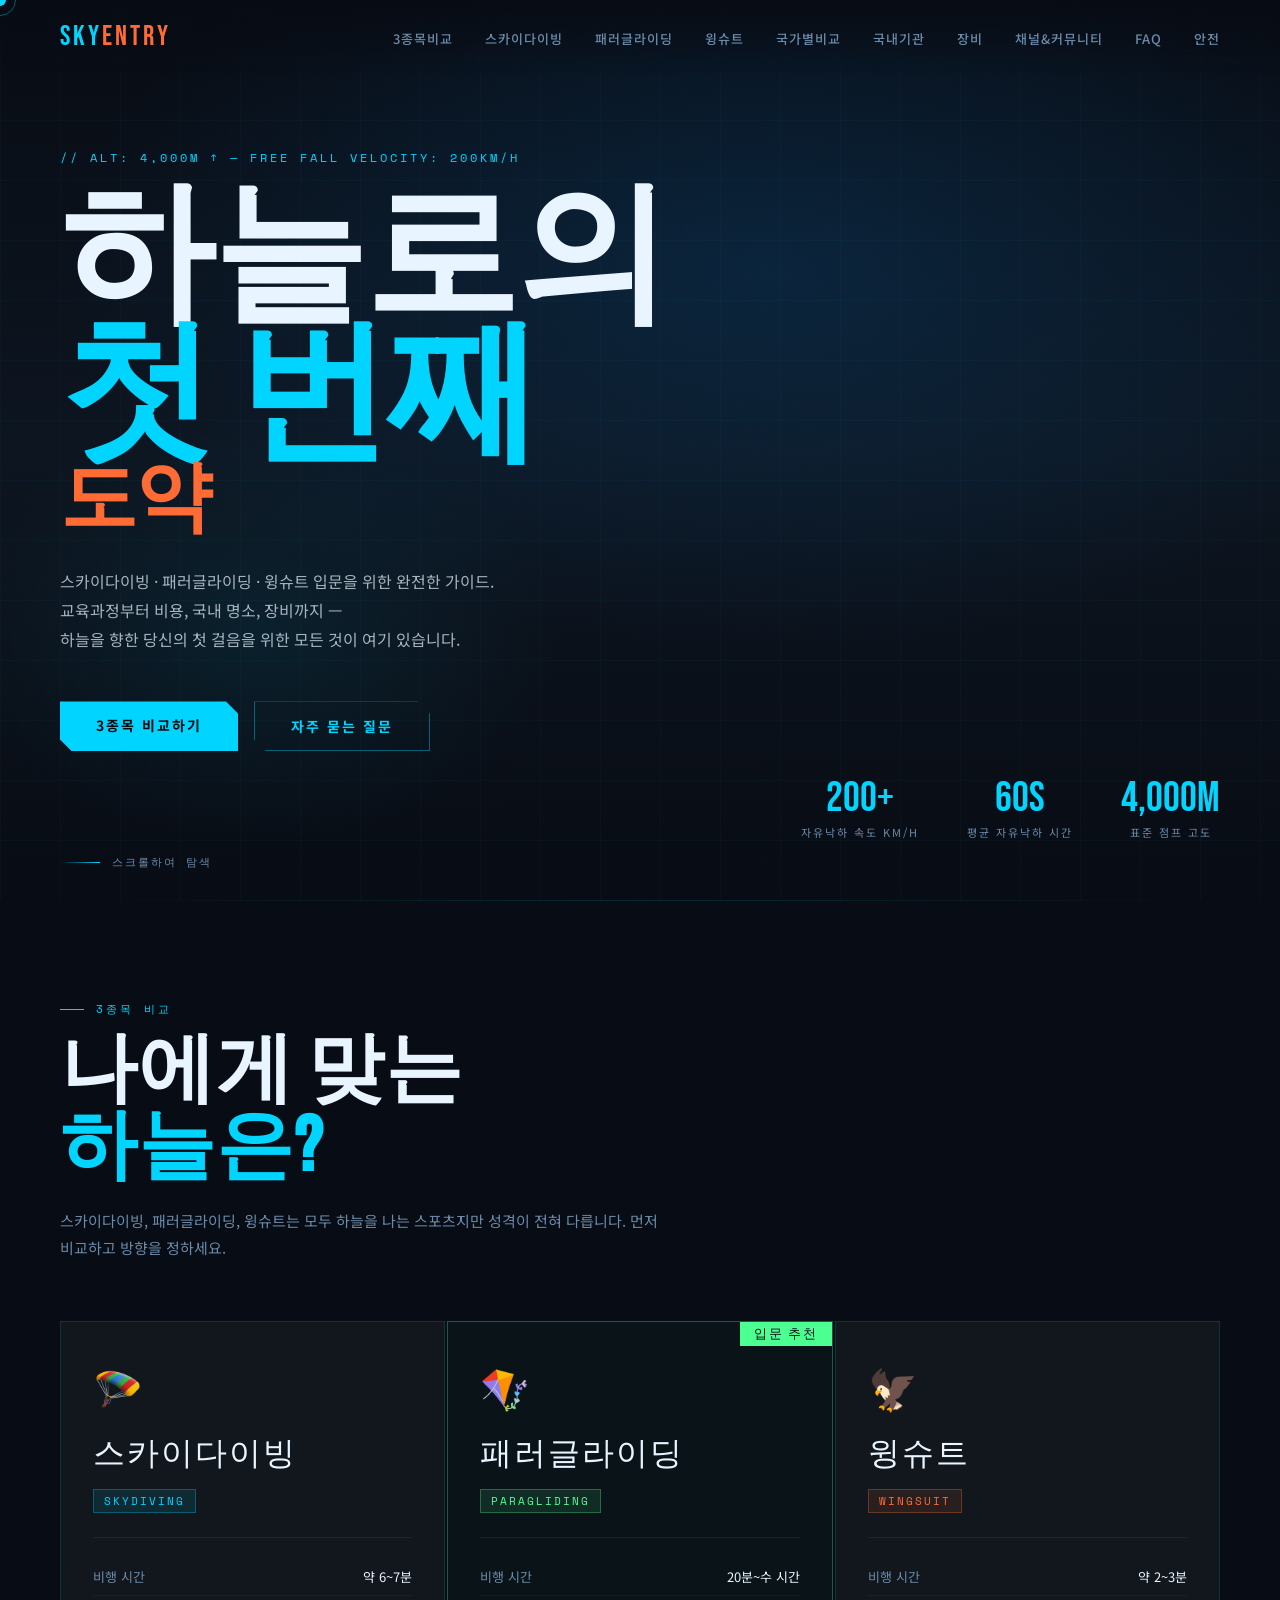
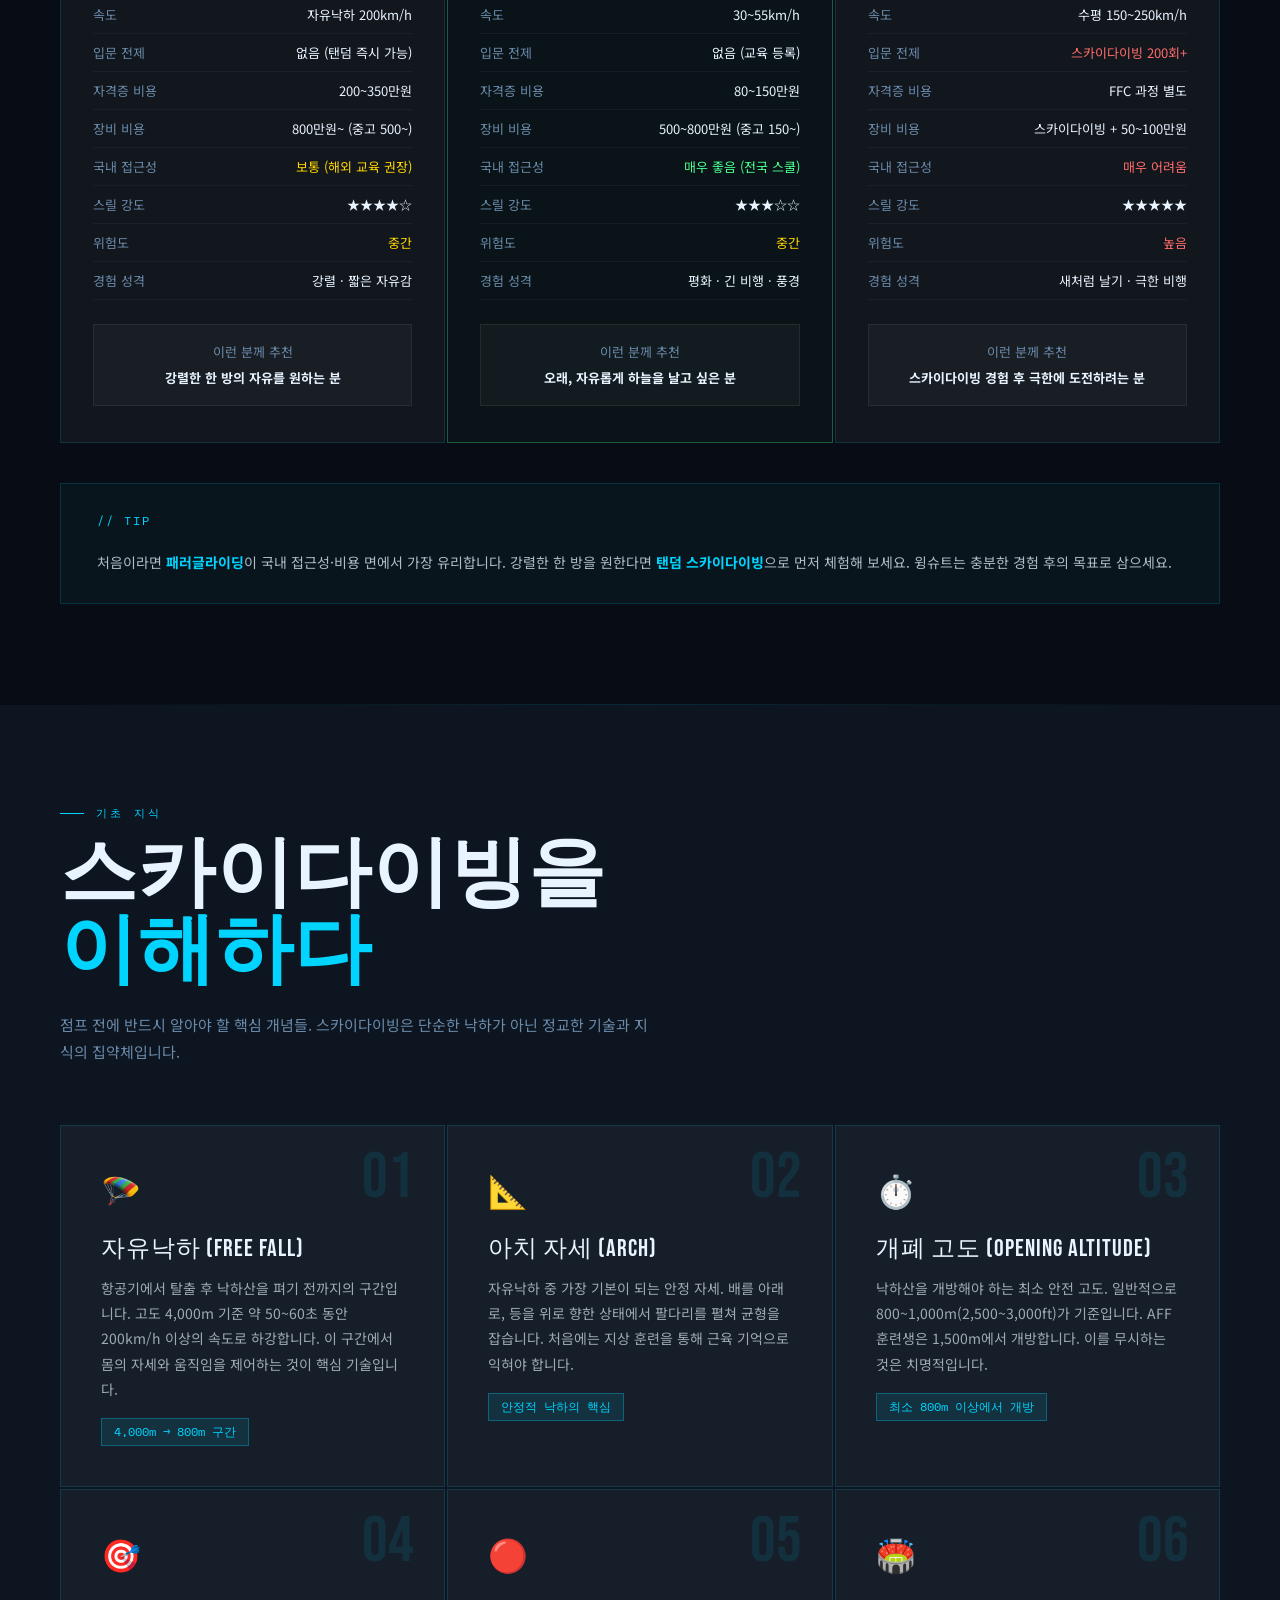
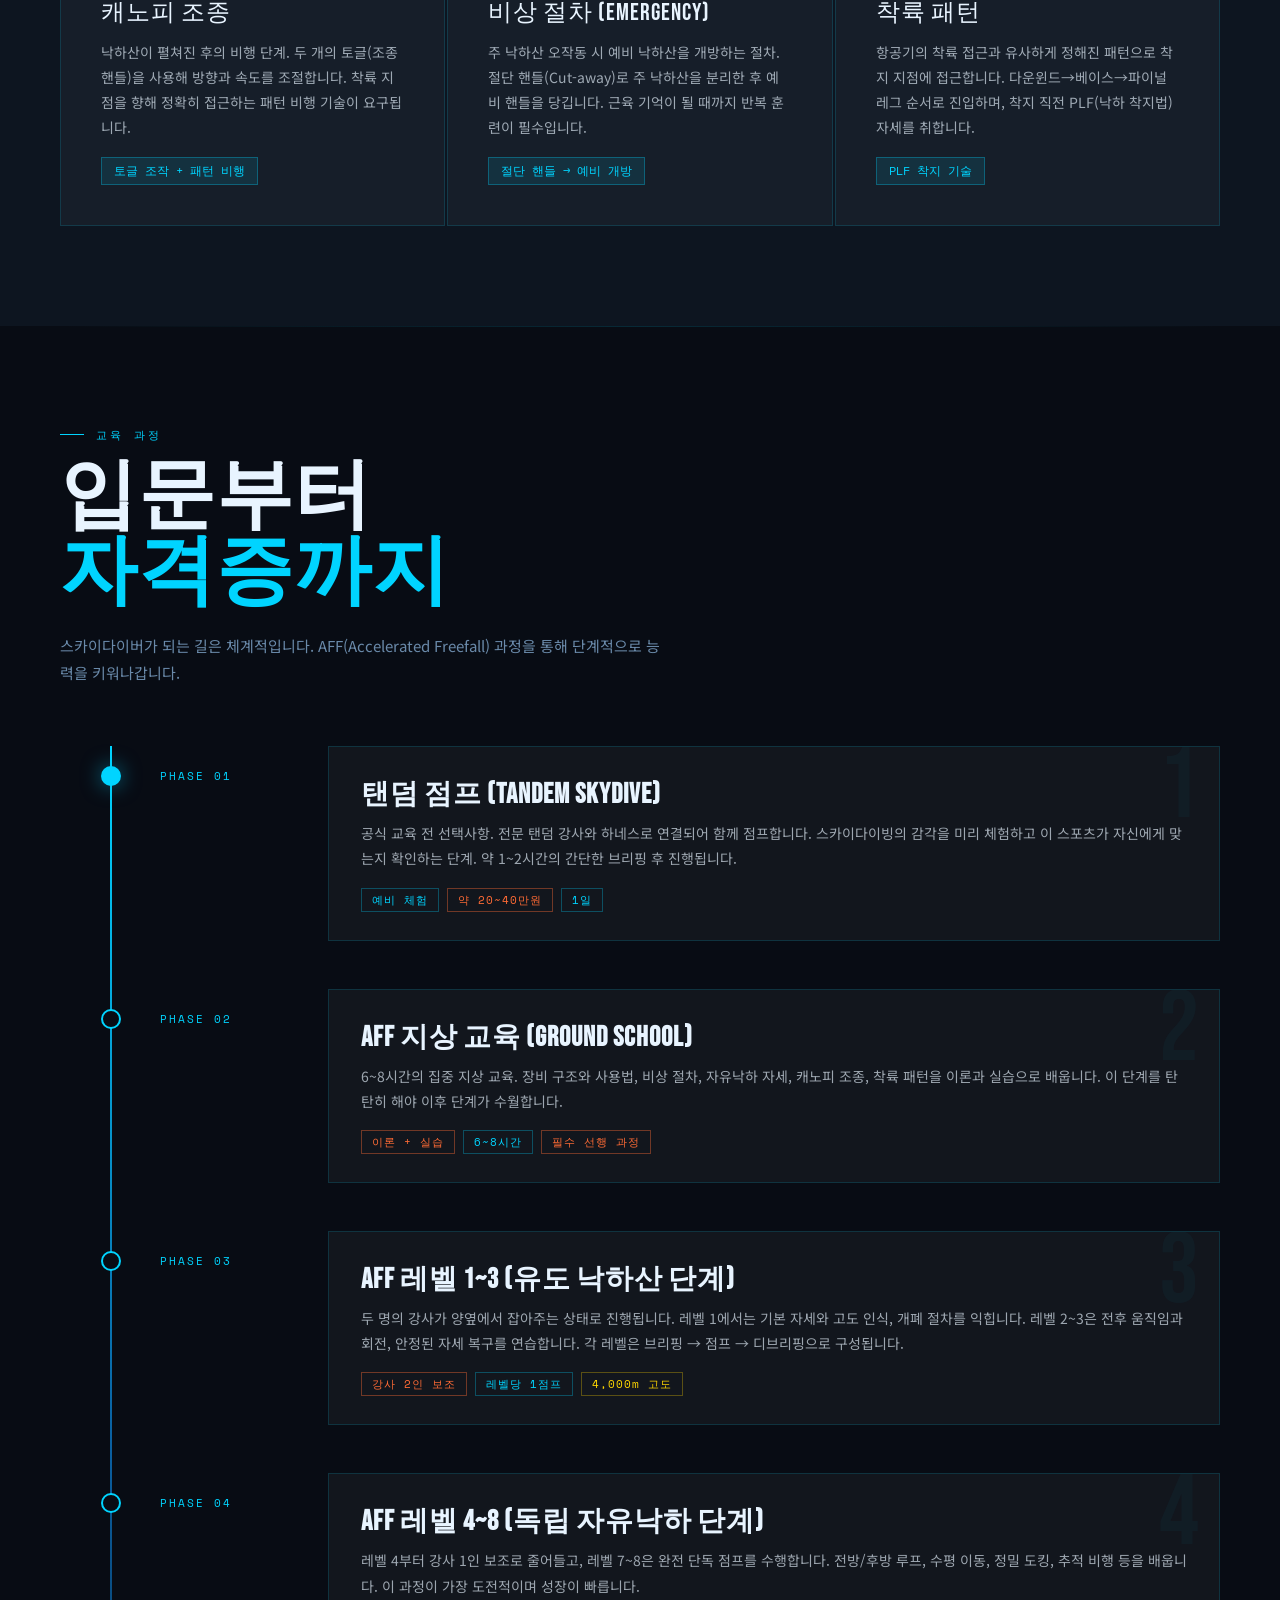
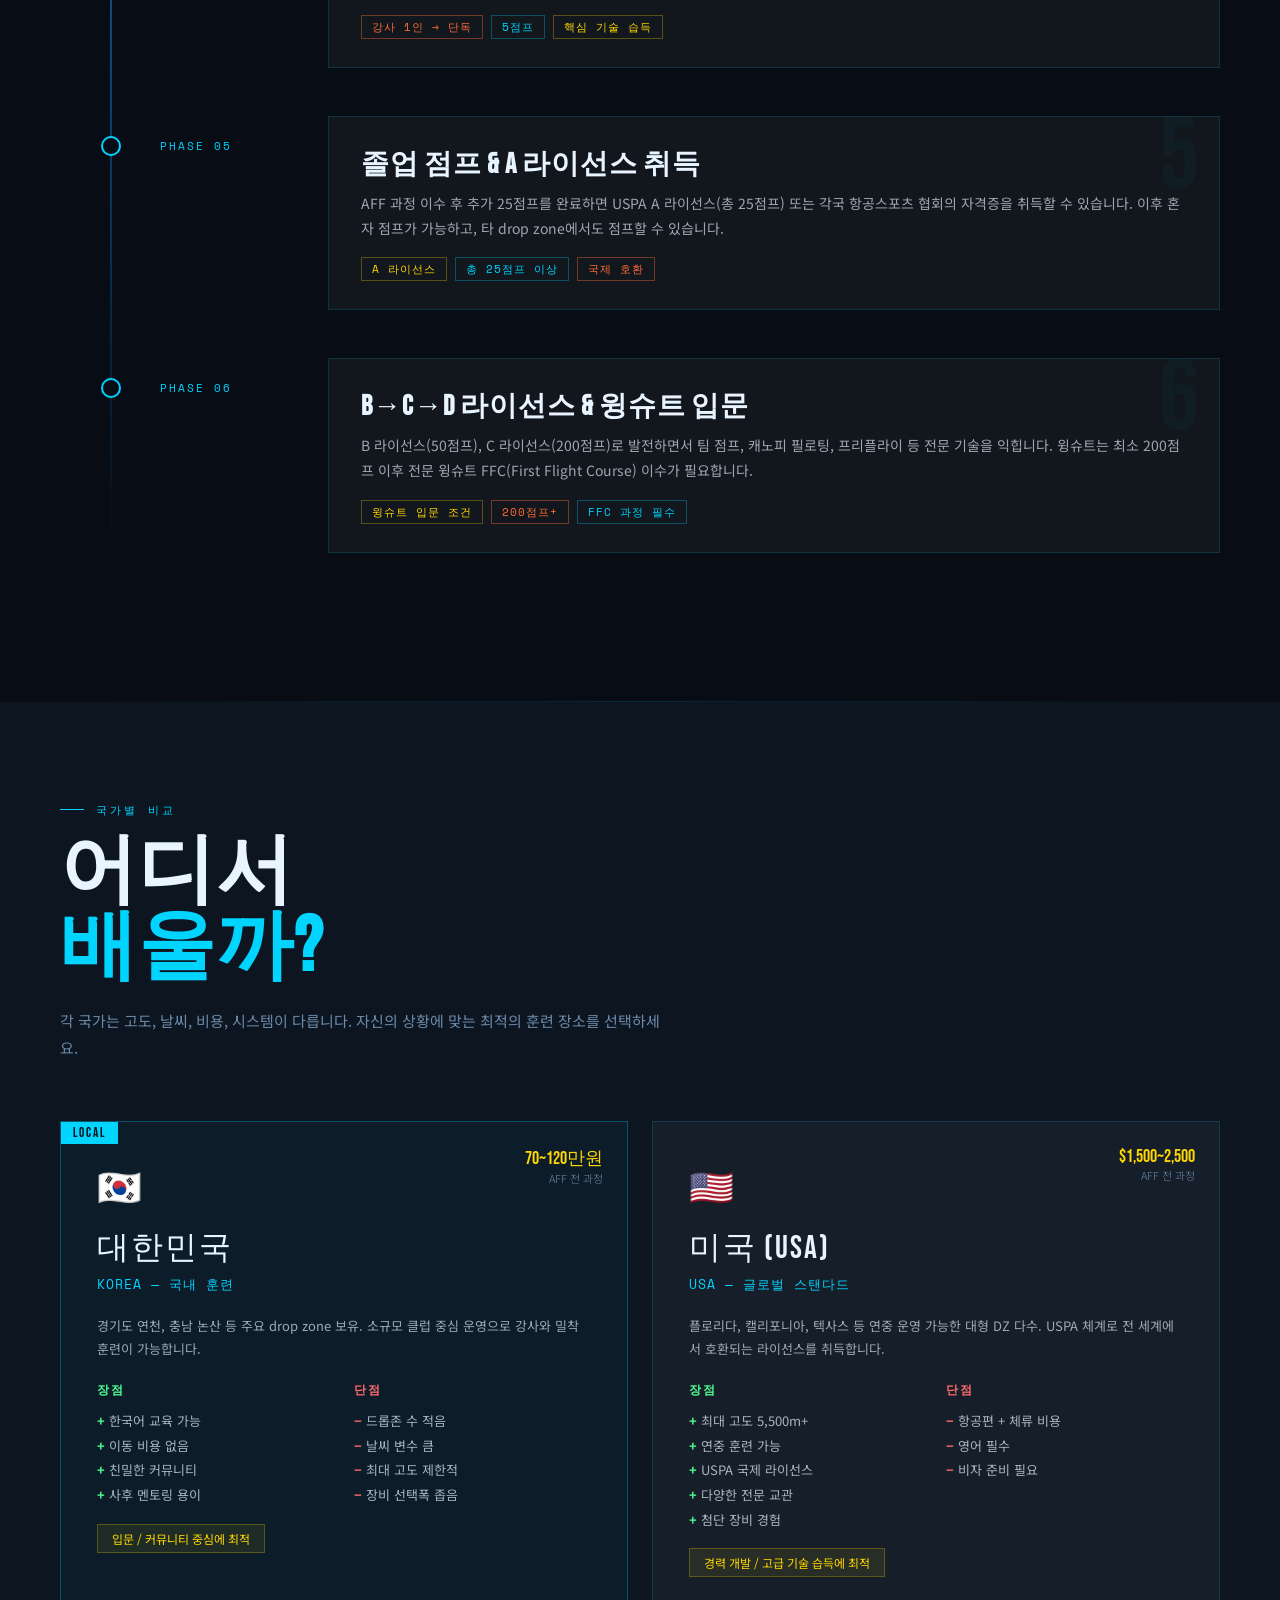
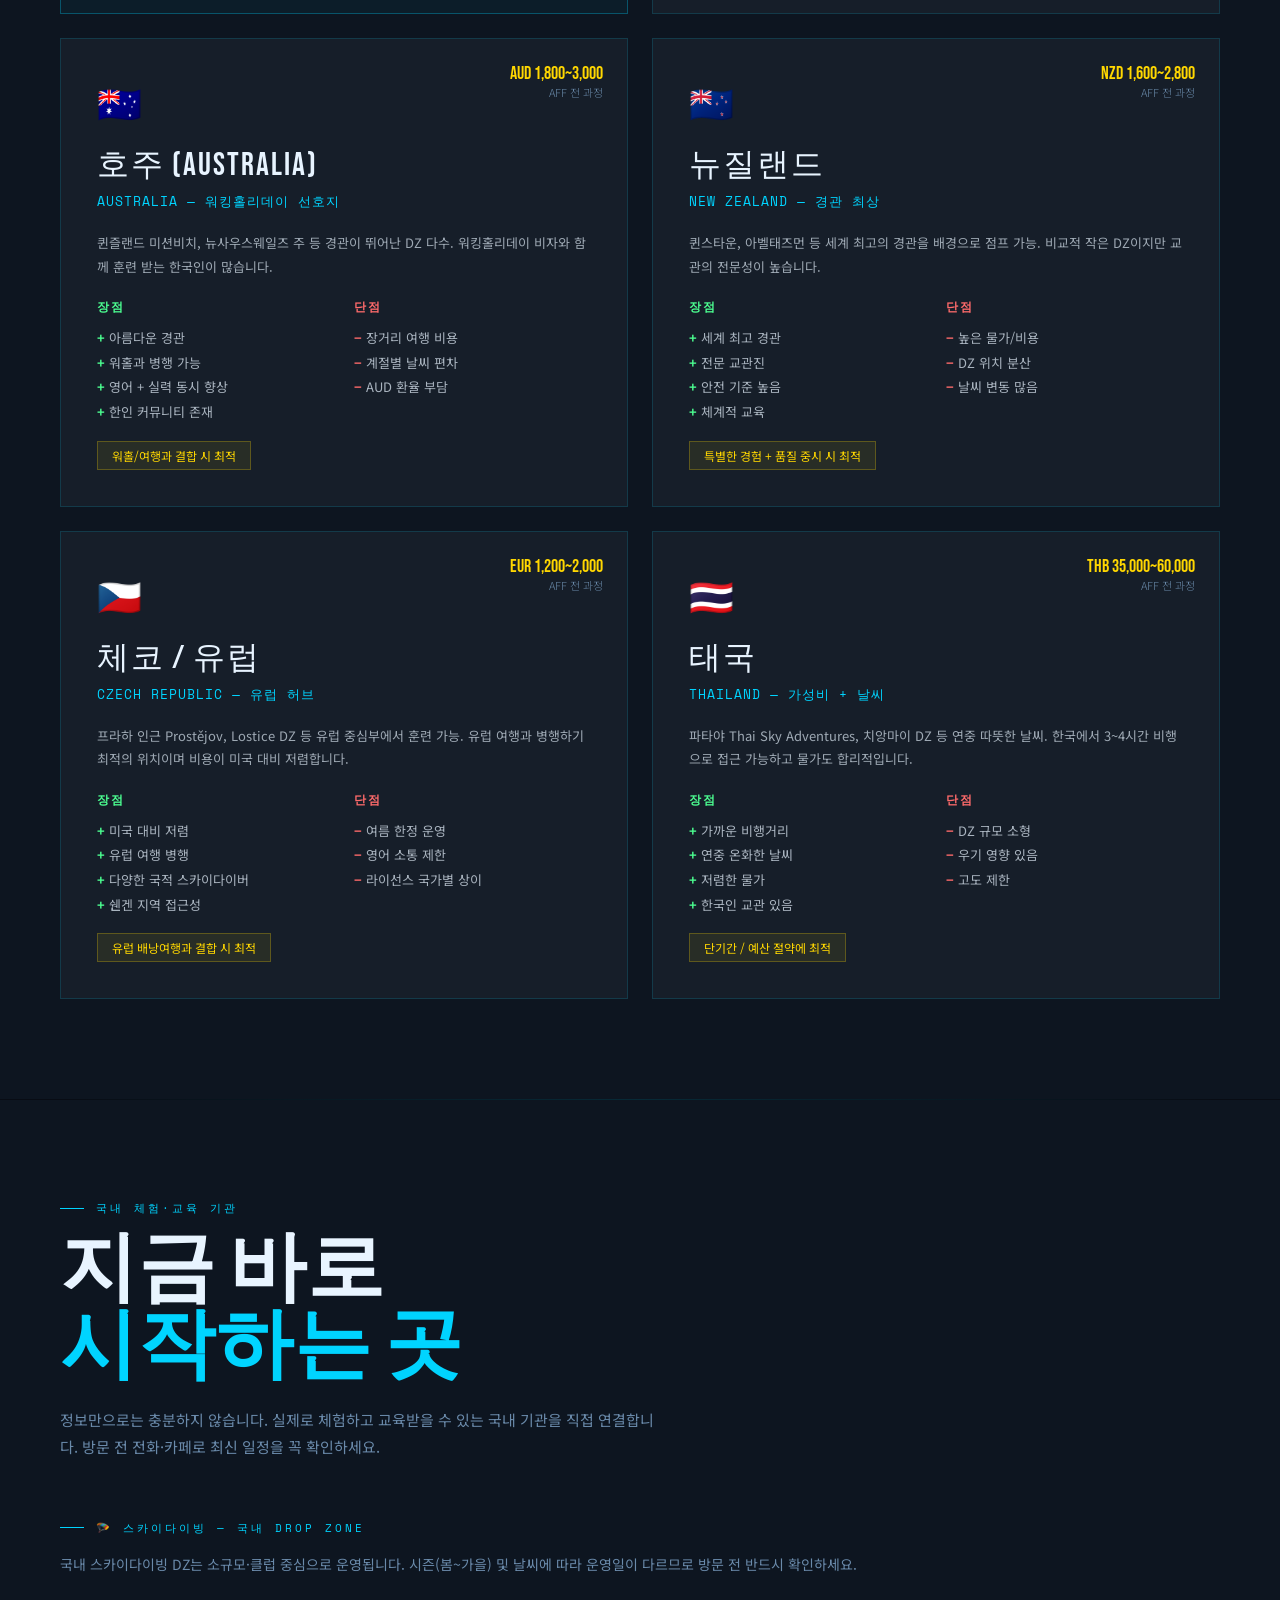
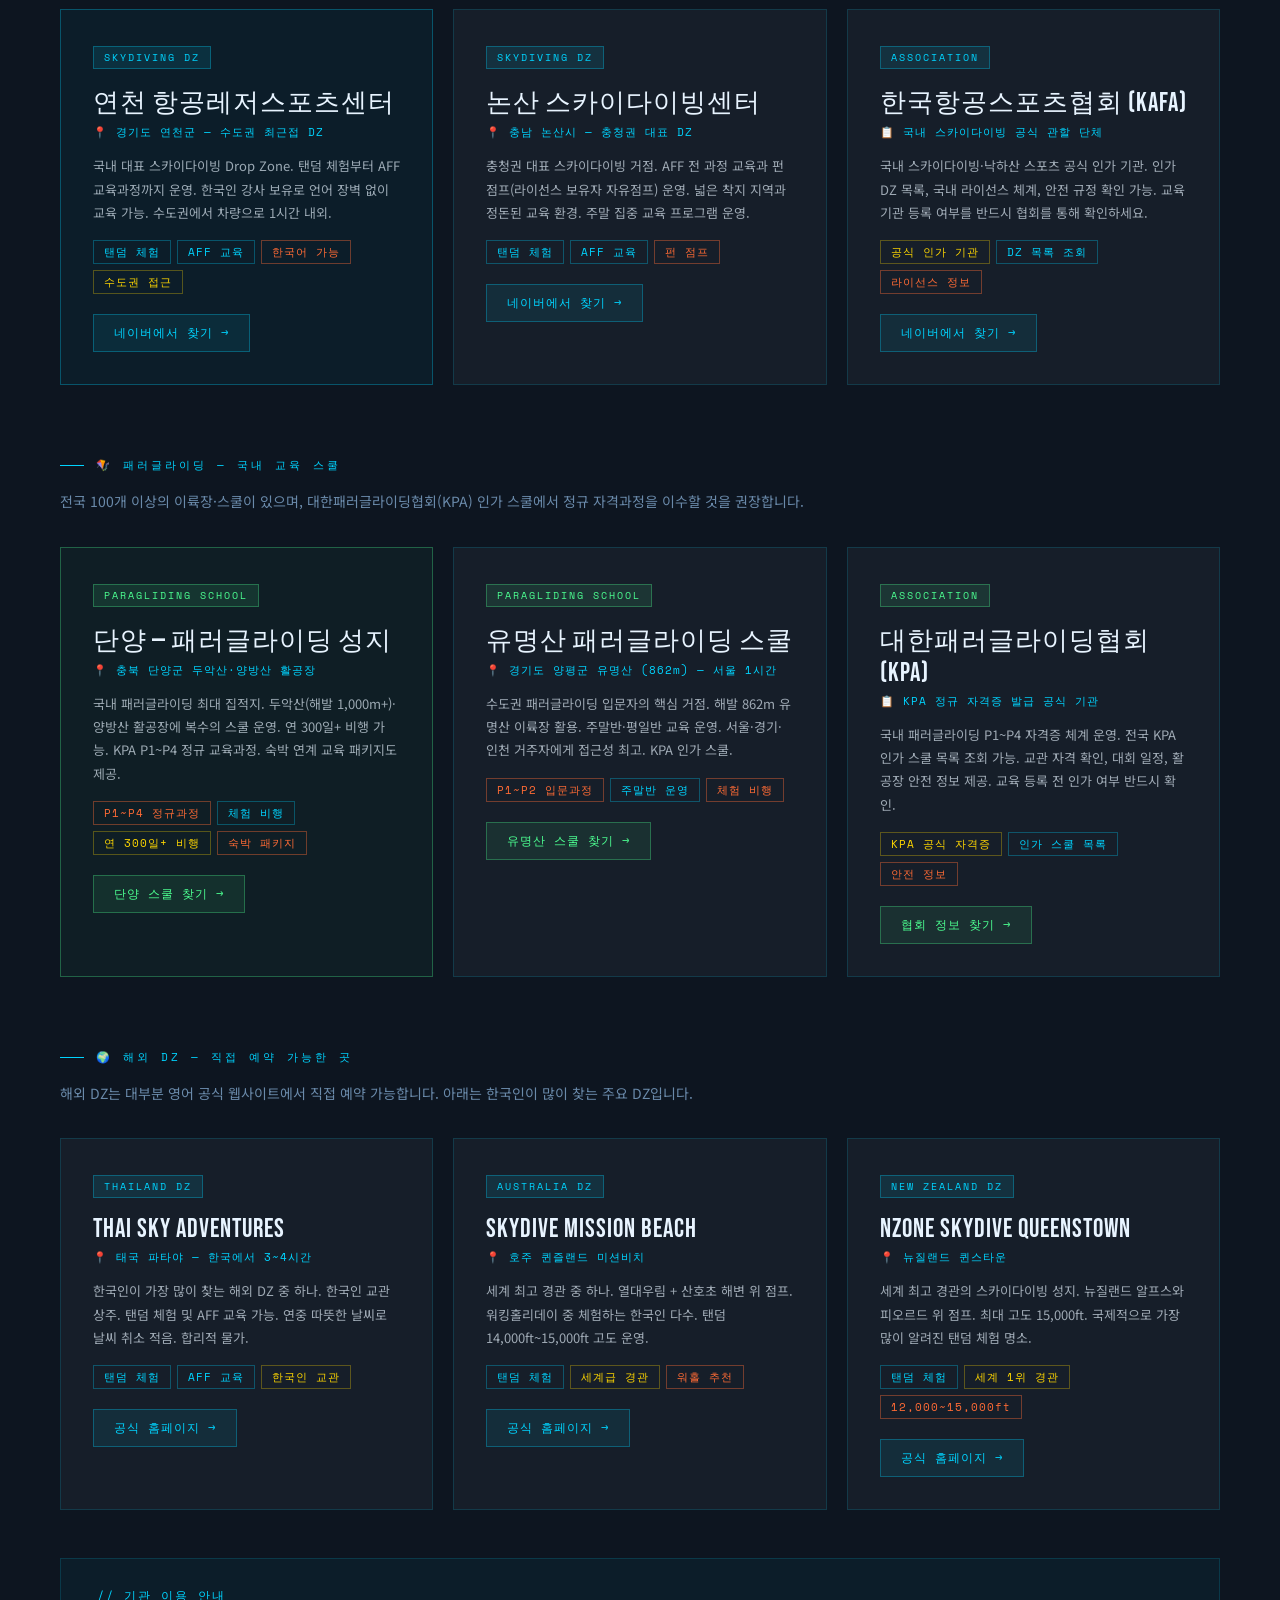
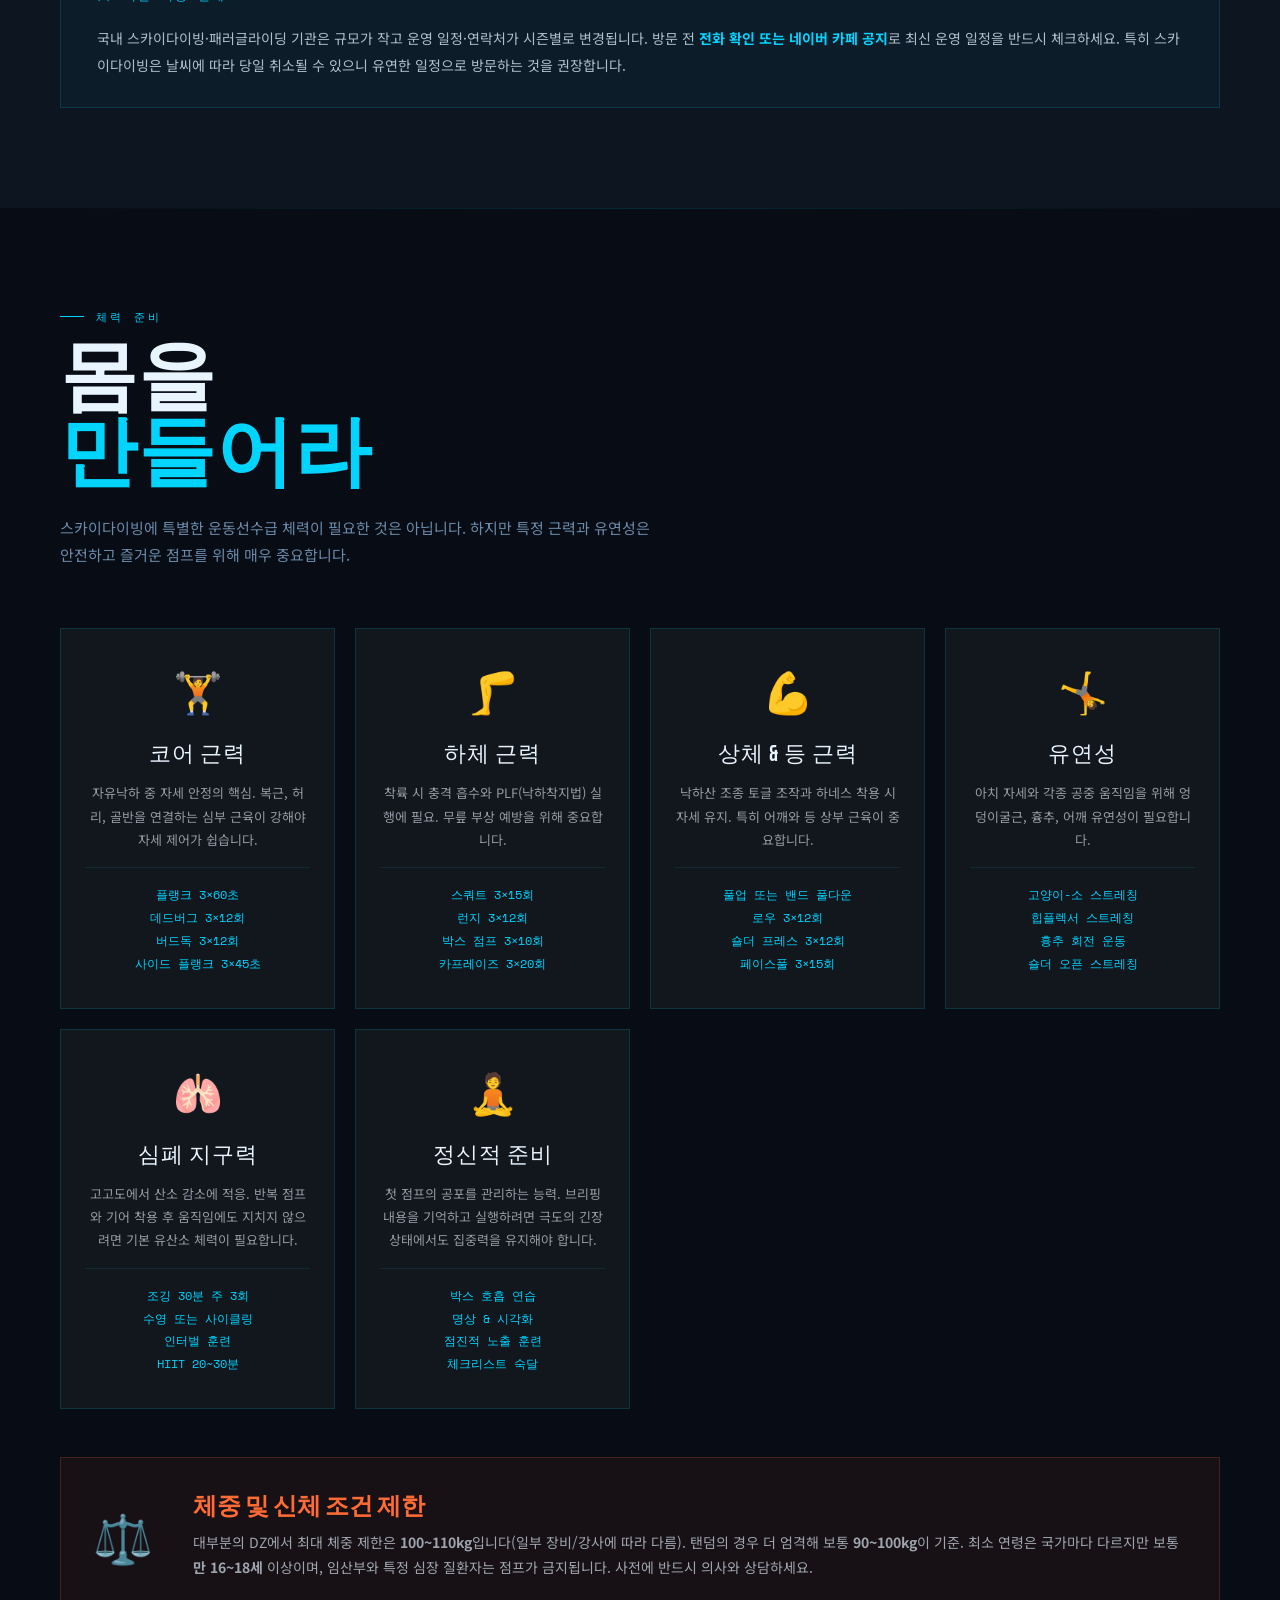
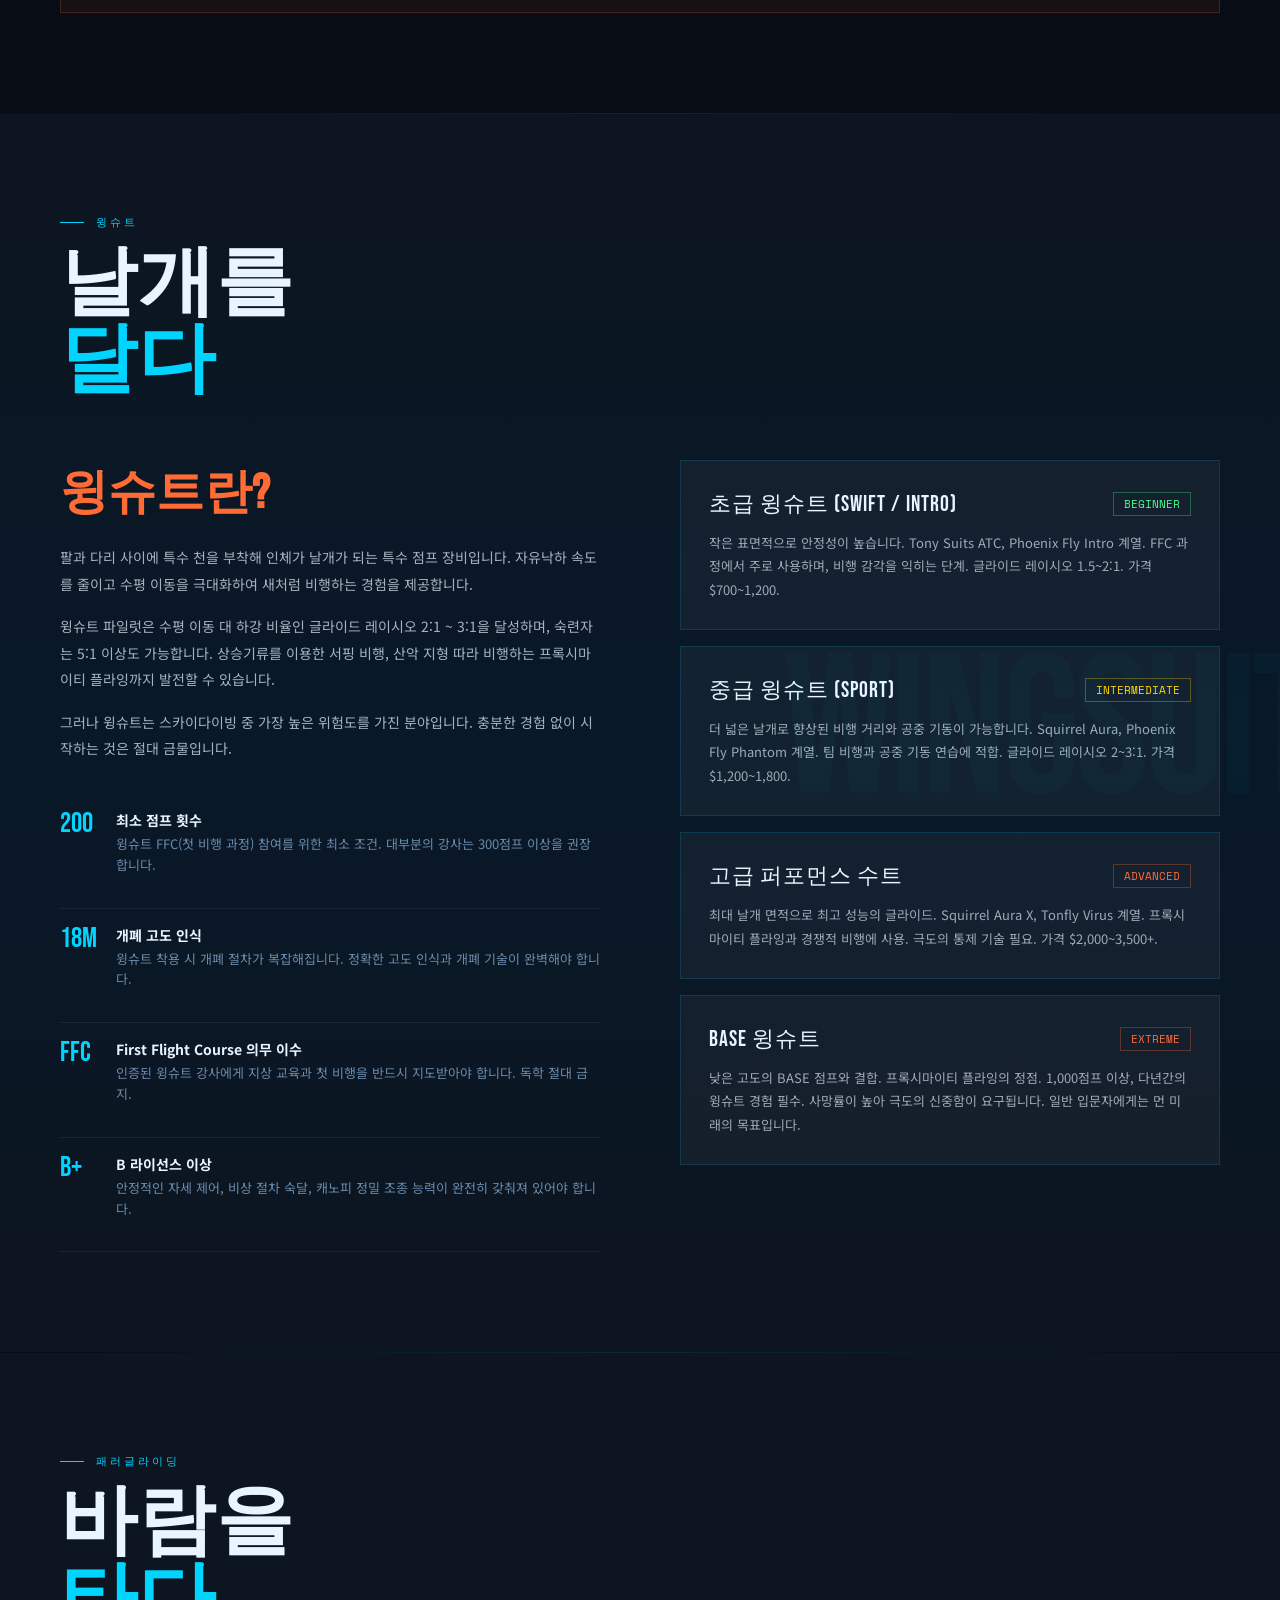
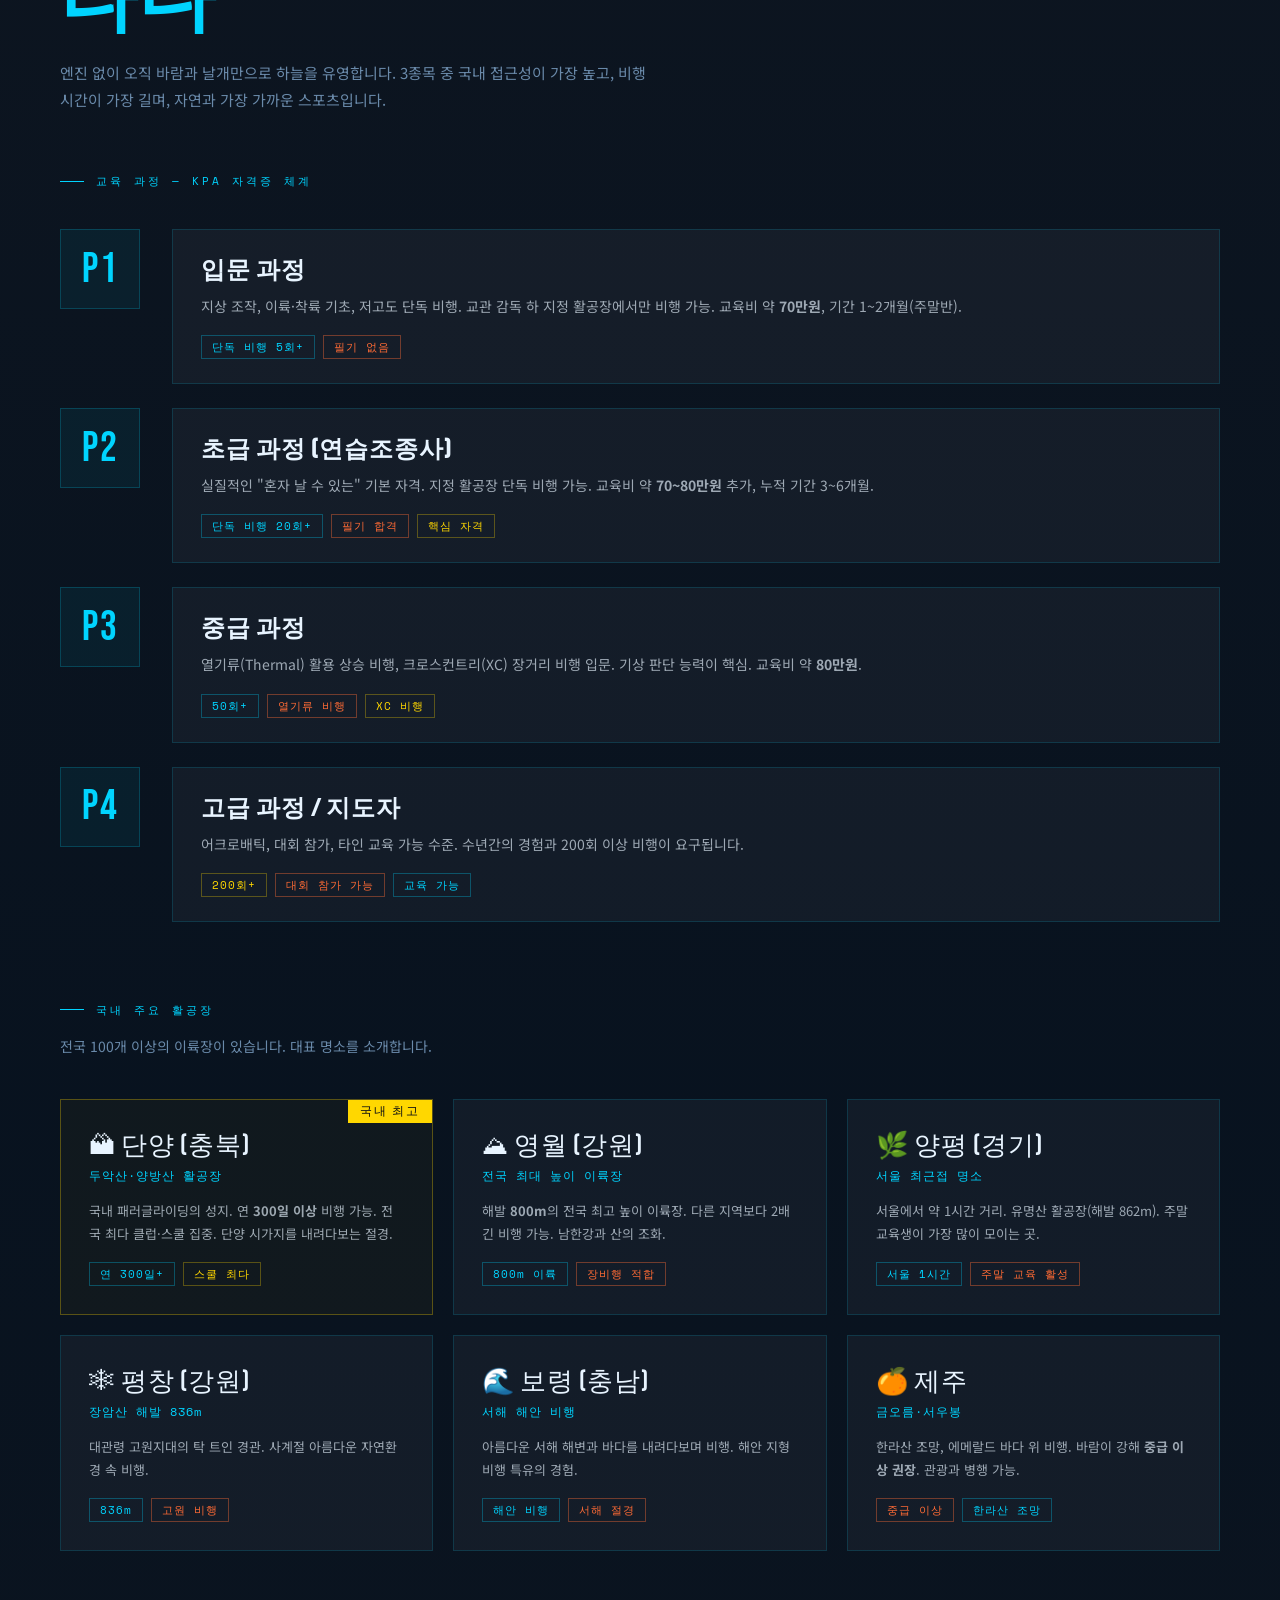
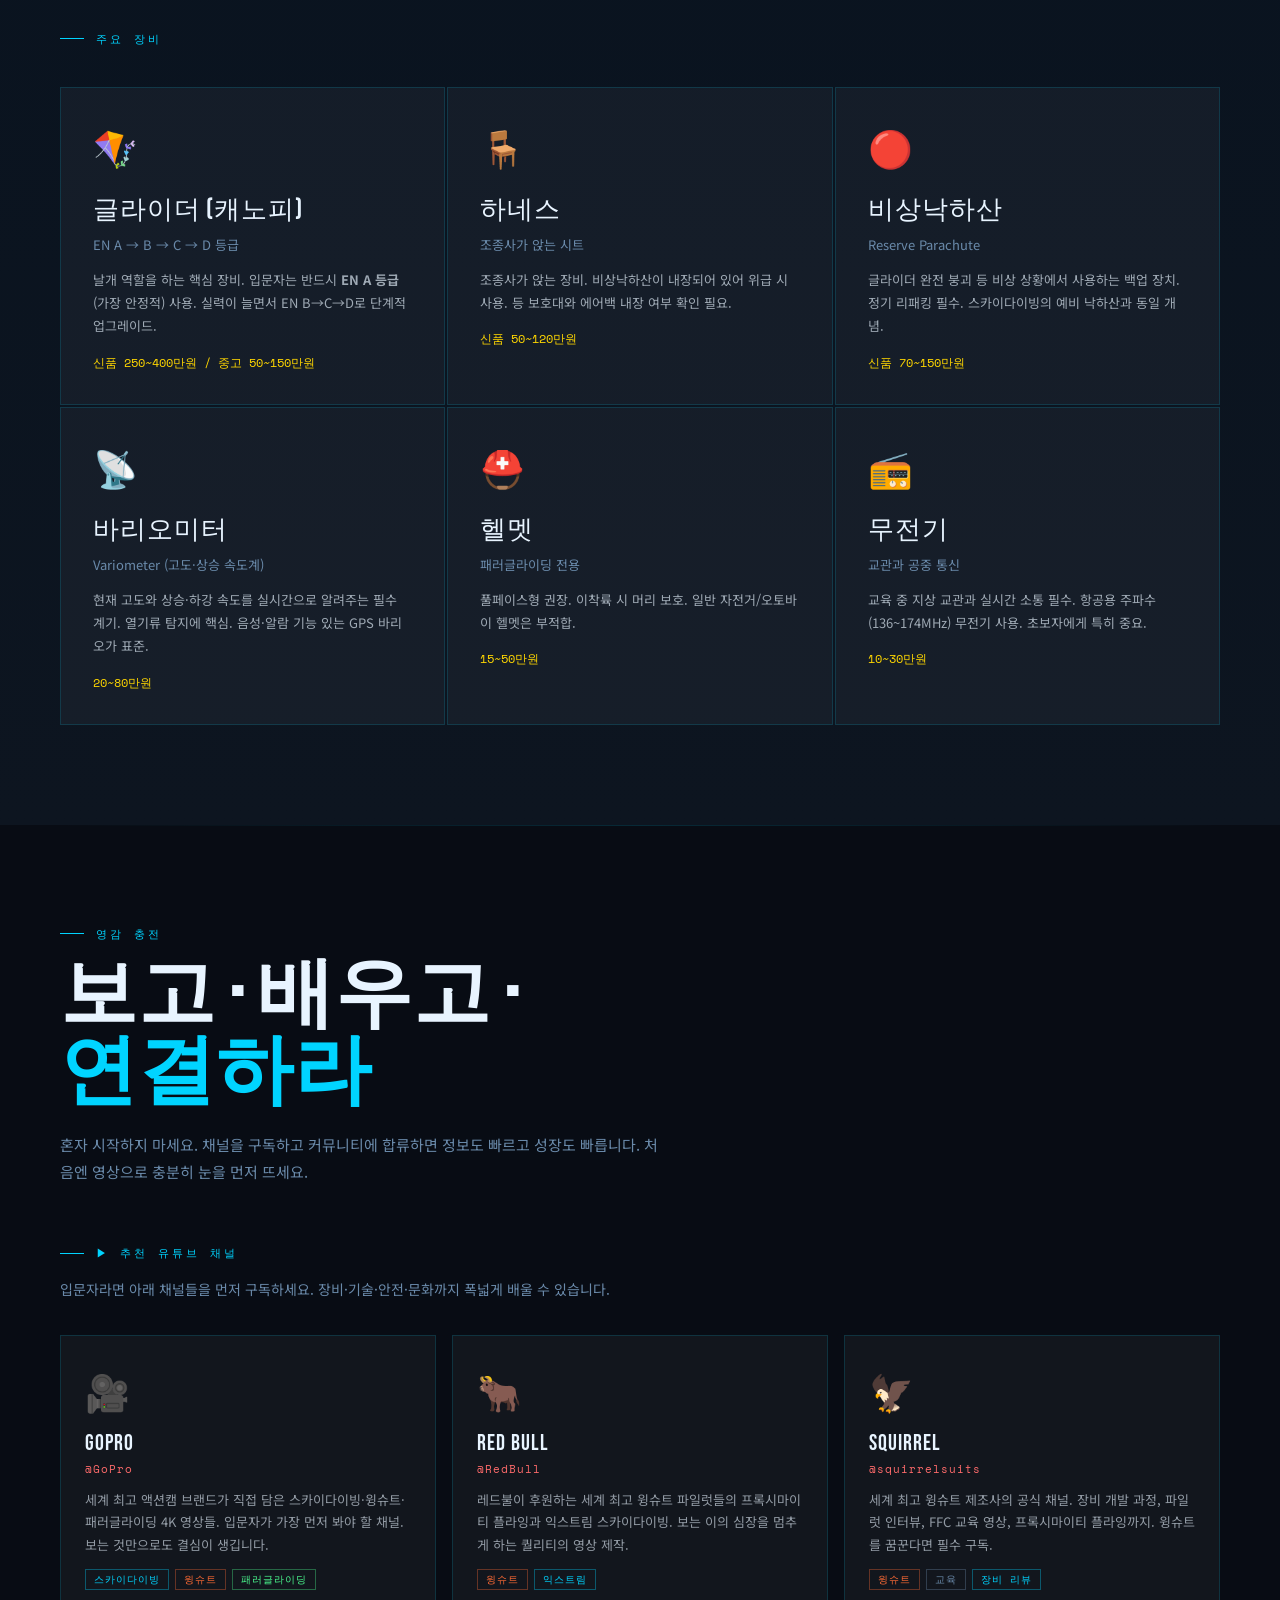
==== index.html @ 2b3b1826 "feat: 국내 체험·교육기관 및 유튜브·커뮤니티 섹션 추가 - 국내 스카이다이빙 DZ (연천, 논산, KAFA 협회) 카드 + 네이버 검색 링크 추가 - 국내 패러글라이딩 스쿨 " ====
<!DOCTYPE html>
<html lang="ko">
<head>
<meta charset="UTF-8">
<meta name="viewport" content="width=device-width, initial-scale=1.0">
<title>SkyEntry — 스카이다이빙 · 패러글라이딩 · 윙슈트 입문 가이드</title>
<link href="https://fonts.googleapis.com/css2?family=Bebas+Neue&family=Noto+Sans+KR:wght@300;400;500;700&family=Space+Mono:wght@400;700&display=swap" rel="stylesheet">
<meta property="og:title" content="SkyEntry — 스카이다이빙 · 패러글라이딩 · 윙슈트 입문 가이드">
<meta property="og:description" content="스카이다이빙, 패러글라이딩, 윙슈트 입문을 위한 완전한 가이드. 교육과정·비용·장비·국내 명소까지 — 하늘을 향한 첫 걸음을 시작하세요.">
<meta property="og:image" content="https://skydiveguide.pages.dev/photo.png">
<meta property="og:url" content="https://skydiveguide.pages.dev">
<meta property="og:type" content="website">
<meta name="twitter:card" content="summary_large_image">
<meta name="twitter:image" content="https://skydiveguide.pages.dev/photo.png">
<style>
  :root {
    --sky-black: #080c14;
    --sky-dark: #0d1520;
    --sky-mid: #0f2238;
    --sky-blue: #0a5fa0;
    --sky-bright: #1a9fff;
    --sky-cyan: #00d4ff;
    --sky-white: #e8f4ff;
    --accent-orange: #ff6b35;
    --accent-yellow: #ffd700;
    --text-muted: #6a8aaa;
    --glass: rgba(255,255,255,0.04);
    --glass-border: rgba(0,212,255,0.15);
  }

  * { margin: 0; padding: 0; box-sizing: border-box; }

  html { scroll-behavior: smooth; }

  body {
    background: var(--sky-black);
    color: var(--sky-white);
    font-family: 'Noto Sans KR', sans-serif;
    overflow-x: hidden;
    cursor: none;
  }

  /* CUSTOM CURSOR */
  .cursor {
    position: fixed;
    width: 12px; height: 12px;
    background: var(--sky-cyan);
    border-radius: 50%;
    pointer-events: none;
    z-index: 9999;
    transform: translate(-50%,-50%);
    transition: transform 0.1s, width 0.2s, height 0.2s;
    mix-blend-mode: screen;
  }
  .cursor-trail {
    position: fixed;
    width: 32px; height: 32px;
    border: 1px solid rgba(0,212,255,0.4);
    border-radius: 50%;
    pointer-events: none;
    z-index: 9998;
    transform: translate(-50%,-50%);
    transition: left 0.15s ease, top 0.15s ease;
  }

  /* SCROLLBAR */
  ::-webkit-scrollbar { width: 4px; }
  ::-webkit-scrollbar-track { background: var(--sky-black); }
  ::-webkit-scrollbar-thumb { background: var(--sky-blue); border-radius: 2px; }

  /* NAV */
  nav {
    position: fixed;
    top: 0; left: 0; right: 0;
    z-index: 1000;
    padding: 20px 60px;
    display: flex;
    justify-content: space-between;
    align-items: center;
    background: linear-gradient(180deg, rgba(8,12,20,0.95) 0%, transparent 100%);
    backdrop-filter: blur(4px);
  }
  .nav-logo {
    font-family: 'Bebas Neue', sans-serif;
    font-size: 28px;
    letter-spacing: 3px;
    color: var(--sky-cyan);
    text-decoration: none;
  }
  .nav-logo span { color: var(--accent-orange); }
  .nav-links {
    display: flex;
    gap: 32px;
    list-style: none;
  }
  .nav-links a {
    color: var(--text-muted);
    text-decoration: none;
    font-size: 13px;
    font-weight: 500;
    letter-spacing: 1px;
    text-transform: uppercase;
    transition: color 0.3s;
  }
  .nav-links a:hover { color: var(--sky-cyan); }

  /* HERO */
  .hero {
    position: relative;
    height: 100vh;
    display: flex;
    flex-direction: column;
    justify-content: center;
    align-items: flex-start;
    padding: 0 60px;
    overflow: hidden;
  }
  .hero-bg {
    position: absolute;
    inset: 0;
    background:
      radial-gradient(ellipse 80% 60% at 60% 30%, rgba(10,95,160,0.25) 0%, transparent 70%),
      radial-gradient(ellipse 40% 40% at 20% 70%, rgba(0,212,255,0.08) 0%, transparent 60%),
      linear-gradient(180deg, #080c14 0%, #0d1520 50%, #080c14 100%);
  }
  .hero-grid {
    position: absolute;
    inset: 0;
    background-image:
      linear-gradient(rgba(0,212,255,0.03) 1px, transparent 1px),
      linear-gradient(90deg, rgba(0,212,255,0.03) 1px, transparent 1px);
    background-size: 60px 60px;
    animation: gridFloat 20s ease-in-out infinite;
  }
  @keyframes gridFloat {
    0%, 100% { transform: translateY(0); }
    50% { transform: translateY(-10px); }
  }
  .hero-altitude {
    font-family: 'Space Mono', monospace;
    font-size: 12px;
    color: var(--sky-cyan);
    letter-spacing: 3px;
    margin-bottom: 24px;
    opacity: 0;
    animation: fadeUp 0.8s 0.3s forwards;
  }
  .hero-title {
    font-family: 'Bebas Neue', sans-serif;
    font-size: clamp(72px, 12vw, 160px);
    line-height: 0.9;
    letter-spacing: -2px;
    margin-bottom: 32px;
    opacity: 0;
    animation: fadeUp 0.8s 0.5s forwards;
  }
  .hero-title .line2 { color: var(--sky-cyan); display: block; }
  .hero-title .line3 { color: var(--accent-orange); display: block; font-size: clamp(40px, 6vw, 80px); }
  .hero-desc {
    max-width: 520px;
    font-size: 16px;
    line-height: 1.8;
    color: rgba(232,244,255,0.7);
    margin-bottom: 48px;
    opacity: 0;
    animation: fadeUp 0.8s 0.7s forwards;
  }
  .hero-cta {
    display: flex;
    gap: 16px;
    opacity: 0;
    animation: fadeUp 0.8s 0.9s forwards;
  }
  .btn-primary {
    padding: 14px 36px;
    background: var(--sky-cyan);
    color: var(--sky-black);
    font-weight: 700;
    font-size: 14px;
    letter-spacing: 2px;
    text-transform: uppercase;
    text-decoration: none;
    clip-path: polygon(0 0, calc(100% - 12px) 0, 100% 12px, 100% 100%, 12px 100%, 0 calc(100% - 12px));
    transition: all 0.3s;
  }
  .btn-primary:hover { background: var(--sky-white); transform: translateY(-2px); }
  .btn-secondary {
    padding: 14px 36px;
    border: 1px solid rgba(0,212,255,0.4);
    color: var(--sky-cyan);
    font-weight: 700;
    font-size: 14px;
    letter-spacing: 2px;
    text-transform: uppercase;
    text-decoration: none;
    clip-path: polygon(0 0, calc(100% - 12px) 0, 100% 12px, 100% 100%, 12px 100%, 0 calc(100% - 12px));
    transition: all 0.3s;
  }
  .btn-secondary:hover { background: rgba(0,212,255,0.08); transform: translateY(-2px); }
  .hero-stats {
    position: absolute;
    right: 60px;
    bottom: 60px;
    display: flex;
    gap: 48px;
    opacity: 0;
    animation: fadeUp 0.8s 1.1s forwards;
  }
  .stat-item { text-align: center; }
  .stat-num {
    font-family: 'Bebas Neue', sans-serif;
    font-size: 42px;
    color: var(--sky-cyan);
    line-height: 1;
  }
  .stat-label { font-size: 11px; color: var(--text-muted); letter-spacing: 2px; text-transform: uppercase; margin-top: 4px; }
  .hero-scroll {
    position: absolute;
    bottom: 30px;
    left: 60px;
    display: flex;
    align-items: center;
    gap: 12px;
    font-family: 'Space Mono', monospace;
    font-size: 11px;
    color: var(--text-muted);
    letter-spacing: 2px;
    animation: fadeUp 0.8s 1.3s forwards;
    opacity: 0;
  }
  .scroll-line {
    width: 40px; height: 1px;
    background: linear-gradient(90deg, transparent, var(--sky-cyan));
    animation: pulse 2s ease-in-out infinite;
  }
  @keyframes pulse { 0%, 100% { opacity: 0.4; } 50% { opacity: 1; } }
  @keyframes fadeUp {
    from { opacity: 0; transform: translateY(30px); }
    to { opacity: 1; transform: translateY(0); }
  }

  /* SECTIONS */
  section { padding: 100px 60px; position: relative; }
  .section-tag {
    font-family: 'Space Mono', monospace;
    font-size: 11px;
    color: var(--sky-cyan);
    letter-spacing: 3px;
    text-transform: uppercase;
    margin-bottom: 16px;
    display: flex;
    align-items: center;
    gap: 12px;
  }
  .section-tag::before {
    content: '';
    width: 24px; height: 1px;
    background: var(--sky-cyan);
  }
  .section-title {
    font-family: 'Bebas Neue', sans-serif;
    font-size: clamp(42px, 6vw, 80px);
    line-height: 1;
    margin-bottom: 20px;
    letter-spacing: 1px;
  }
  .section-title em { color: var(--sky-cyan); font-style: normal; }
  .section-subtitle {
    font-size: 15px;
    color: var(--text-muted);
    max-width: 600px;
    line-height: 1.8;
    margin-bottom: 60px;
  }

  /* COMPARE SECTION */
  .compare-section { background: var(--sky-black); }
  .compare-cards {
    display: grid;
    grid-template-columns: repeat(3, 1fr);
    gap: 2px;
    margin-top: 60px;
  }
  .compare-card {
    background: var(--glass);
    border: 1px solid var(--glass-border);
    padding: 36px 32px;
    position: relative;
    transition: all 0.4s;
  }
  .compare-card:hover { background: rgba(0,212,255,0.05); transform: translateY(-4px); }
  .compare-card-featured {
    border-color: rgba(76,255,145,0.3);
    background: rgba(76,255,145,0.03);
  }
  .compare-card-featured:hover { background: rgba(76,255,145,0.07); }
  .compare-featured-label {
    position: absolute;
    top: 0; right: 0;
    background: #4cff91;
    color: var(--sky-black);
    font-family: 'Bebas Neue', sans-serif;
    font-size: 13px;
    letter-spacing: 2px;
    padding: 3px 14px;
  }
  .compare-icon { font-size: 40px; margin-bottom: 16px; }
  .compare-name {
    font-family: 'Bebas Neue', sans-serif;
    font-size: 32px;
    letter-spacing: 2px;
    margin-bottom: 10px;
  }
  .compare-tag-badge {
    display: inline-block;
    font-family: 'Space Mono', monospace;
    font-size: 11px;
    letter-spacing: 2px;
    padding: 3px 10px;
    margin-bottom: 24px;
  }
  .compare-rows { border-top: 1px solid rgba(255,255,255,0.06); padding-top: 20px; }
  .compare-row {
    display: flex;
    justify-content: space-between;
    align-items: flex-start;
    gap: 12px;
    padding: 9px 0;
    border-bottom: 1px solid rgba(255,255,255,0.04);
    font-size: 13px;
  }
  .cr-label { color: var(--text-muted); white-space: nowrap; }
  .cr-val { color: var(--sky-white); text-align: right; }
  .cr-good { color: #4cff91; }
  .cr-mid { color: var(--accent-yellow); }
  .cr-danger { color: #ff6b6b; }
  .compare-for {
    margin-top: 24px;
    padding: 16px;
    background: rgba(255,255,255,0.03);
    border: 1px solid rgba(255,255,255,0.07);
    font-size: 13px;
    color: var(--text-muted);
    line-height: 1.7;
    text-align: center;
  }
  .compare-for strong { color: var(--sky-white); display: block; margin-top: 4px; }
  .compare-note {
    margin-top: 40px;
    padding: 28px 36px;
    background: rgba(0,212,255,0.04);
    border: 1px solid rgba(0,212,255,0.15);
    display: flex;
    gap: 20px;
    align-items: flex-start;
    flex-direction: column;
  }
  .compare-note p { font-size: 14px; color: rgba(232,244,255,0.75); line-height: 1.9; }
  .compare-note strong { color: var(--sky-cyan); }
  @media (max-width: 1024px) {
    .compare-cards { grid-template-columns: 1fr; gap: 16px; }
  }

  /* KNOWLEDGE SECTION */
  .knowledge-bg { background: var(--sky-dark); }
  .knowledge-grid {
    display: grid;
    grid-template-columns: repeat(3, 1fr);
    gap: 2px;
    margin-top: 60px;
  }
  .knowledge-card {
    background: var(--glass);
    border: 1px solid var(--glass-border);
    padding: 40px;
    position: relative;
    overflow: hidden;
    transition: all 0.4s;
  }
  .knowledge-card::before {
    content: '';
    position: absolute;
    top: 0; left: 0; right: 0;
    height: 2px;
    background: linear-gradient(90deg, transparent, var(--sky-cyan), transparent);
    opacity: 0;
    transition: opacity 0.4s;
  }
  .knowledge-card:hover { background: rgba(0,212,255,0.06); transform: translateY(-4px); }
  .knowledge-card:hover::before { opacity: 1; }
  .card-num {
    font-family: 'Bebas Neue', sans-serif;
    font-size: 64px;
    color: rgba(0,212,255,0.1);
    line-height: 1;
    position: absolute;
    top: 20px; right: 30px;
  }
  .card-icon {
    font-size: 32px;
    margin-bottom: 20px;
  }
  .card-title {
    font-family: 'Bebas Neue', sans-serif;
    font-size: 24px;
    letter-spacing: 1px;
    color: var(--sky-white);
    margin-bottom: 12px;
  }
  .card-body {
    font-size: 14px;
    line-height: 1.8;
    color: rgba(232,244,255,0.65);
  }
  .card-highlight {
    display: inline-block;
    margin-top: 16px;
    padding: 4px 12px;
    background: rgba(0,212,255,0.1);
    border: 1px solid rgba(0,212,255,0.3);
    font-family: 'Space Mono', monospace;
    font-size: 12px;
    color: var(--sky-cyan);
  }

  /* LEARNING PATH */
  .path-section { background: var(--sky-black); }
  .path-timeline {
    position: relative;
    margin-top: 60px;
  }
  .path-timeline::before {
    content: '';
    position: absolute;
    left: 50px;
    top: 0; bottom: 0;
    width: 2px;
    background: linear-gradient(180deg, var(--sky-cyan), var(--sky-blue), transparent);
  }
  .path-item {
    display: flex;
    gap: 48px;
    margin-bottom: 48px;
    padding-left: 100px;
    position: relative;
  }
  .path-dot {
    position: absolute;
    left: 41px;
    top: 20px;
    width: 20px; height: 20px;
    background: var(--sky-black);
    border: 2px solid var(--sky-cyan);
    border-radius: 50%;
    z-index: 2;
  }
  .path-dot.active {
    background: var(--sky-cyan);
    box-shadow: 0 0 20px rgba(0,212,255,0.5);
  }
  .path-step {
    font-family: 'Space Mono', monospace;
    font-size: 11px;
    color: var(--sky-cyan);
    letter-spacing: 2px;
    min-width: 120px;
    padding-top: 22px;
  }
  .path-content {
    flex: 1;
    background: var(--glass);
    border: 1px solid var(--glass-border);
    padding: 28px 32px;
    position: relative;
    overflow: hidden;
  }
  .path-content::after {
    content: attr(data-phase);
    font-family: 'Bebas Neue', sans-serif;
    font-size: 100px;
    color: rgba(0,212,255,0.04);
    position: absolute;
    right: 20px; top: -10px;
    line-height: 1;
  }
  .path-content h3 {
    font-family: 'Bebas Neue', sans-serif;
    font-size: 28px;
    letter-spacing: 1px;
    margin-bottom: 8px;
  }
  .path-content p {
    font-size: 14px;
    color: rgba(232,244,255,0.65);
    line-height: 1.8;
  }
  .path-tags {
    display: flex;
    flex-wrap: wrap;
    gap: 8px;
    margin-top: 16px;
  }
  .tag {
    padding: 3px 10px;
    border: 1px solid rgba(255,107,53,0.4);
    font-size: 11px;
    color: var(--accent-orange);
    font-family: 'Space Mono', monospace;
    letter-spacing: 1px;
  }
  .tag.blue { border-color: rgba(0,212,255,0.3); color: var(--sky-cyan); }
  .tag.gold { border-color: rgba(255,215,0,0.3); color: var(--accent-yellow); }

  /* COUNTRIES */
  .countries-section { background: var(--sky-dark); }
  .countries-grid {
    display: grid;
    grid-template-columns: repeat(2, 1fr);
    gap: 24px;
    margin-top: 60px;
  }
  .country-card {
    background: var(--glass);
    border: 1px solid var(--glass-border);
    padding: 36px;
    transition: all 0.4s;
    position: relative;
    overflow: hidden;
  }
  .country-card:hover { border-color: rgba(0,212,255,0.4); transform: translateY(-3px); }
  .country-flag { font-size: 36px; margin-bottom: 16px; }
  .country-name {
    font-family: 'Bebas Neue', sans-serif;
    font-size: 32px;
    letter-spacing: 2px;
    margin-bottom: 4px;
  }
  .country-sub { font-size: 13px; color: var(--sky-cyan); margin-bottom: 20px; font-family: 'Space Mono', monospace; letter-spacing: 1px; }
  .pros-cons { display: grid; grid-template-columns: 1fr 1fr; gap: 20px; margin-top: 20px; }
  .pros h4, .cons h4 {
    font-size: 12px;
    letter-spacing: 2px;
    text-transform: uppercase;
    margin-bottom: 10px;
    font-family: 'Space Mono', monospace;
  }
  .pros h4 { color: #4cff91; }
  .cons h4 { color: #ff6b6b; }
  .pros ul, .cons ul {
    list-style: none;
    font-size: 13px;
    color: rgba(232,244,255,0.7);
    line-height: 1.9;
  }
  .pros li::before { content: '+ '; color: #4cff91; font-weight: 700; }
  .cons li::before { content: '− '; color: #ff6b6b; font-weight: 700; }
  .country-cost {
    position: absolute;
    top: 24px; right: 24px;
    font-family: 'Bebas Neue', sans-serif;
    font-size: 18px;
    color: var(--accent-yellow);
    text-align: right;
  }
  .country-cost span { display: block; font-family: 'Noto Sans KR', sans-serif; font-size: 11px; color: var(--text-muted); font-weight: 300; }
  .country-best {
    display: inline-block;
    margin-top: 16px;
    padding: 5px 14px;
    background: rgba(255,215,0,0.08);
    border: 1px solid rgba(255,215,0,0.25);
    font-size: 12px;
    color: var(--accent-yellow);
  }

  /* KOREA CARD SPECIAL */
  .country-card.featured {
    border-color: rgba(0,212,255,0.3);
    background: rgba(0,212,255,0.04);
  }
  .country-card.featured::before {
    content: 'LOCAL';
    position: absolute;
    top: 0; left: 0;
    background: var(--sky-cyan);
    color: var(--sky-black);
    font-family: 'Bebas Neue', sans-serif;
    font-size: 13px;
    letter-spacing: 2px;
    padding: 3px 12px;
  }

  /* FITNESS */
  .fitness-section { background: var(--sky-black); }
  .fitness-grid {
    display: grid;
    grid-template-columns: repeat(4, 1fr);
    gap: 20px;
    margin-top: 60px;
  }
  .fitness-card {
    background: var(--glass);
    border: 1px solid var(--glass-border);
    padding: 32px 24px;
    text-align: center;
    transition: all 0.4s;
    position: relative;
  }
  .fitness-card:hover { border-color: var(--sky-cyan); background: rgba(0,212,255,0.05); }
  .fitness-icon {
    font-size: 40px;
    margin-bottom: 20px;
    display: block;
  }
  .fitness-title {
    font-family: 'Bebas Neue', sans-serif;
    font-size: 22px;
    letter-spacing: 1px;
    margin-bottom: 12px;
    color: var(--sky-white);
  }
  .fitness-body {
    font-size: 13px;
    color: rgba(232,244,255,0.6);
    line-height: 1.8;
    margin-bottom: 16px;
  }
  .fitness-exercises {
    border-top: 1px solid rgba(0,212,255,0.1);
    padding-top: 16px;
    font-size: 12px;
    color: var(--sky-cyan);
    font-family: 'Space Mono', monospace;
    line-height: 1.9;
  }
  .bmi-info {
    margin-top: 48px;
    padding: 32px;
    background: rgba(255,107,53,0.06);
    border: 1px solid rgba(255,107,53,0.2);
    display: flex;
    gap: 40px;
    align-items: center;
  }
  .bmi-info-icon { font-size: 48px; }
  .bmi-info-text h3 {
    font-family: 'Bebas Neue', sans-serif;
    font-size: 24px;
    color: var(--accent-orange);
    margin-bottom: 8px;
  }
  .bmi-info-text p { font-size: 14px; color: rgba(232,244,255,0.65); line-height: 1.8; }

  /* WINGSUIT */
  .wingsuit-section {
    background: linear-gradient(180deg, var(--sky-dark) 0%, rgba(10,95,160,0.15) 50%, var(--sky-dark) 100%);
    position: relative;
    overflow: hidden;
  }
  .wingsuit-section::before {
    content: 'WINGSUIT';
    position: absolute;
    font-family: 'Bebas Neue', sans-serif;
    font-size: 200px;
    color: rgba(0,212,255,0.03);
    right: -40px;
    top: 50%;
    transform: translateY(-50%);
    letter-spacing: -5px;
    pointer-events: none;
  }
  .wingsuit-layout {
    display: grid;
    grid-template-columns: 1fr 1fr;
    gap: 80px;
    align-items: start;
    margin-top: 60px;
  }
  .wingsuit-info h2 {
    font-family: 'Bebas Neue', sans-serif;
    font-size: 48px;
    color: var(--accent-orange);
    margin-bottom: 20px;
  }
  .wingsuit-info p {
    font-size: 14px;
    color: rgba(232,244,255,0.7);
    line-height: 1.9;
    margin-bottom: 16px;
  }
  .wingsuit-requirements {
    margin-top: 32px;
  }
  .req-item {
    display: flex;
    align-items: flex-start;
    gap: 16px;
    padding: 16px 0;
    border-bottom: 1px solid rgba(255,255,255,0.06);
  }
  .req-num {
    font-family: 'Bebas Neue', sans-serif;
    font-size: 28px;
    color: var(--sky-cyan);
    min-width: 40px;
    line-height: 1;
  }
  .req-text h4 {
    font-size: 14px;
    font-weight: 700;
    margin-bottom: 4px;
  }
  .req-text p { font-size: 13px; color: var(--text-muted); line-height: 1.6; }
  .wingsuit-types { display: block; }
  .wtype-card {
    background: var(--glass);
    border: 1px solid var(--glass-border);
    padding: 28px;
    margin-bottom: 16px;
    transition: all 0.3s;
  }
  .wtype-card:hover { border-color: rgba(0,212,255,0.4); }
  .wtype-header {
    display: flex;
    justify-content: space-between;
    align-items: center;
    margin-bottom: 12px;
  }
  .wtype-name {
    font-family: 'Bebas Neue', sans-serif;
    font-size: 22px;
    letter-spacing: 1px;
  }
  .wtype-level {
    font-family: 'Space Mono', monospace;
    font-size: 11px;
    padding: 3px 10px;
    border: 1px solid;
  }
  .level-beginner { color: #4cff91; border-color: rgba(76,255,145,0.3); }
  .level-intermediate { color: var(--accent-yellow); border-color: rgba(255,215,0,0.3); }
  .level-advanced { color: var(--accent-orange); border-color: rgba(255,107,53,0.3); }
  .wtype-body { font-size: 13px; color: rgba(232,244,255,0.65); line-height: 1.8; }

  /* PARAGLIDING */
  .para-section { background: linear-gradient(180deg, var(--sky-dark) 0%, rgba(10,95,160,0.08) 50%, var(--sky-dark) 100%); }
  .para-path { margin-top: 40px; position: relative; padding-left: 0; }
  .para-step {
    display: grid;
    grid-template-columns: 80px 1fr;
    gap: 32px;
    margin-bottom: 24px;
    align-items: start;
  }
  .para-step-num {
    font-family: 'Bebas Neue', sans-serif;
    font-size: 42px;
    color: var(--sky-cyan);
    background: rgba(0,212,255,0.06);
    border: 1px solid rgba(0,212,255,0.2);
    display: flex;
    align-items: center;
    justify-content: center;
    height: 80px;
    letter-spacing: 2px;
  }
  .para-step-content {
    background: var(--glass);
    border: 1px solid var(--glass-border);
    padding: 24px 28px;
  }
  .para-step-content h3 {
    font-family: 'Bebas Neue', sans-serif;
    font-size: 24px;
    letter-spacing: 1px;
    margin-bottom: 8px;
  }
  .para-step-content p { font-size: 14px; color: rgba(232,244,255,0.65); line-height: 1.8; margin-bottom: 12px; }
  .para-sites-grid {
    display: grid;
    grid-template-columns: repeat(3, 1fr);
    gap: 20px;
  }
  .para-site-card {
    background: var(--glass);
    border: 1px solid var(--glass-border);
    padding: 28px;
    position: relative;
    transition: all 0.3s;
  }
  .para-site-card:hover { border-color: rgba(0,212,255,0.35); transform: translateY(-3px); }
  .para-site-top { border-color: rgba(255,215,0,0.3); background: rgba(255,215,0,0.03); }
  .para-site-badge {
    position: absolute;
    top: 0; right: 0;
    background: var(--accent-yellow);
    color: var(--sky-black);
    font-family: 'Bebas Neue', sans-serif;
    font-size: 12px;
    letter-spacing: 2px;
    padding: 3px 12px;
  }
  .para-site-name {
    font-family: 'Bebas Neue', sans-serif;
    font-size: 26px;
    letter-spacing: 1px;
    margin-bottom: 4px;
  }
  .para-site-sub { font-size: 12px; color: var(--sky-cyan); font-family: 'Space Mono', monospace; margin-bottom: 14px; letter-spacing: 1px; }
  .para-site-body { font-size: 13px; color: rgba(232,244,255,0.65); line-height: 1.8; margin-bottom: 14px; }
  .para-equip-grid {
    display: grid;
    grid-template-columns: repeat(3, 1fr);
    gap: 2px;
    margin-top: 40px;
  }
  .para-equip-card {
    background: var(--glass);
    border: 1px solid var(--glass-border);
    padding: 32px;
    transition: all 0.3s;
  }
  .para-equip-card:hover { background: rgba(0,212,255,0.05); }
  @media (max-width: 1024px) {
    .para-sites-grid { grid-template-columns: 1fr 1fr; }
    .para-equip-grid { grid-template-columns: 1fr 1fr; }
    .para-step { grid-template-columns: 60px 1fr; gap: 16px; }
  }
  @media (max-width: 640px) {
    .para-sites-grid { grid-template-columns: 1fr; }
    .para-equip-grid { grid-template-columns: 1fr; }
    .para-step { grid-template-columns: 1fr; }
    .para-step-num { height: 50px; font-size: 28px; }
  }

  /* FAQ */
  .faq-section { background: var(--sky-black); }
  .faq-grid {
    display: grid;
    grid-template-columns: 1fr 1fr;
    gap: 2px;
    margin-top: 60px;
  }
  .faq-item {
    background: var(--glass);
    border: 1px solid var(--glass-border);
    padding: 32px;
    cursor: pointer;
    transition: all 0.3s;
  }
  .faq-item:hover { background: rgba(0,212,255,0.05); }
  .faq-q {
    font-size: 15px;
    font-weight: 700;
    margin-bottom: 12px;
    display: flex;
    justify-content: space-between;
    align-items: flex-start;
    gap: 16px;
    color: var(--sky-white);
  }
  .faq-q::after {
    content: '+';
    font-family: 'Bebas Neue', sans-serif;
    font-size: 24px;
    color: var(--sky-cyan);
    min-width: 20px;
    text-align: right;
    transition: transform 0.3s;
  }
  .faq-item.open .faq-q::after { transform: rotate(45deg); }
  .faq-a {
    font-size: 13px;
    color: rgba(232,244,255,0.65);
    line-height: 1.9;
    max-height: 0;
    overflow: hidden;
    transition: max-height 0.4s ease;
  }
  .faq-item.open .faq-a { max-height: 300px; }
  .faq-tag {
    font-family: 'Space Mono', monospace;
    font-size: 10px;
    color: var(--text-muted);
    letter-spacing: 1px;
    margin-bottom: 8px;
  }

  /* EQUIPMENT */
  .equipment-section { background: var(--sky-dark); }
  .equipment-grid {
    display: grid;
    grid-template-columns: repeat(3, 1fr);
    gap: 2px;
    margin-top: 60px;
  }
  .equipment-card {
    background: var(--glass);
    border: 1px solid var(--glass-border);
    padding: 36px;
    position: relative;
    overflow: hidden;
    transition: all 0.4s;
  }
  .equipment-card:hover { background: rgba(0,212,255,0.06); }
  .equipment-card.essential { border-color: rgba(255,107,53,0.3); }
  .equipment-badge {
    position: absolute;
    top: 0; right: 0;
    padding: 4px 14px;
    font-family: 'Space Mono', monospace;
    font-size: 10px;
    letter-spacing: 1px;
  }
  .badge-essential { background: rgba(255,107,53,0.2); color: var(--accent-orange); }
  .badge-recommended { background: rgba(0,212,255,0.1); color: var(--sky-cyan); }
  .equip-icon { font-size: 36px; margin-bottom: 20px; }
  .equip-name {
    font-family: 'Bebas Neue', sans-serif;
    font-size: 26px;
    letter-spacing: 1px;
    margin-bottom: 8px;
  }
  .equip-kr { font-size: 13px; color: var(--text-muted); margin-bottom: 14px; }
  .equip-body { font-size: 13px; color: rgba(232,244,255,0.65); line-height: 1.8; }
  .equip-price {
    margin-top: 16px;
    font-family: 'Space Mono', monospace;
    font-size: 12px;
    color: var(--accent-yellow);
  }

  /* SAFETY */
  .safety-section { background: var(--sky-black); }
  .safety-grid {
    display: grid;
    grid-template-columns: repeat(2, 1fr);
    gap: 24px;
    margin-top: 60px;
  }
  .safety-card {
    background: linear-gradient(135deg, rgba(255,107,53,0.06) 0%, var(--glass) 100%);
    border: 1px solid rgba(255,107,53,0.2);
    padding: 32px;
  }
  .safety-icon { font-size: 32px; margin-bottom: 16px; display: block; }
  .safety-title {
    font-family: 'Bebas Neue', sans-serif;
    font-size: 24px;
    letter-spacing: 1px;
    color: var(--accent-orange);
    margin-bottom: 12px;
  }
  .safety-body { font-size: 14px; color: rgba(232,244,255,0.65); line-height: 1.9; }
  .safety-body ul { padding-left: 16px; }
  .safety-body li { margin-bottom: 6px; }

  /* FOOTER */
  footer {
    background: var(--sky-dark);
    border-top: 1px solid var(--glass-border);
    padding: 60px;
    text-align: center;
  }
  .footer-logo {
    font-family: 'Bebas Neue', sans-serif;
    font-size: 48px;
    letter-spacing: 4px;
    color: var(--sky-cyan);
    margin-bottom: 16px;
  }
  .footer-logo span { color: var(--accent-orange); }
  .footer-tagline {
    font-size: 13px;
    color: var(--text-muted);
    margin-bottom: 40px;
    letter-spacing: 2px;
    text-transform: uppercase;
  }
  .footer-links {
    display: flex;
    justify-content: center;
    gap: 40px;
    margin-bottom: 40px;
    flex-wrap: wrap;
  }
  .footer-links a {
    color: var(--text-muted);
    text-decoration: none;
    font-size: 13px;
    transition: color 0.3s;
  }
  .footer-links a:hover { color: var(--sky-cyan); }
  .footer-disclaimer {
    font-size: 12px;
    color: rgba(106,138,170,0.5);
    max-width: 600px;
    margin: 0 auto;
    line-height: 1.8;
  }

  /* DIVIDER */
  .divider {
    height: 1px;
    background: linear-gradient(90deg, transparent, var(--glass-border), transparent);
    margin: 0 60px;
  }

  /* MOBILE NAV TOGGLE */
  .nav-toggle { display: none; }

  /* RESPONSIVE */
  @media (max-width: 1024px) {
    nav { padding: 20px 30px; }
    nav .nav-links { display: none; }
    .nav-toggle { display: block; color: var(--sky-cyan); font-size: 20px; background: none; border: none; cursor: pointer; }
    section { padding: 70px 30px; }
    .hero { padding: 0 30px; }
    .hero-stats { right: 30px; gap: 24px; }
    .knowledge-grid { grid-template-columns: 1fr 1fr; }
    .countries-grid { grid-template-columns: 1fr; }
    .fitness-grid { grid-template-columns: 1fr 1fr; }
    .wingsuit-layout { grid-template-columns: 1fr; gap: 40px; }
    .faq-grid { grid-template-columns: 1fr; }
    .equipment-grid { grid-template-columns: 1fr 1fr; }
    .safety-grid { grid-template-columns: 1fr; }
    footer { padding: 40px 30px; }
    .divider { margin: 0 30px; }
  }
  @media (max-width: 640px) {
    .hero-stats { display: none; }
    .knowledge-grid { grid-template-columns: 1fr; }
    .fitness-grid { grid-template-columns: 1fr; }
    .pros-cons { grid-template-columns: 1fr; }
    .equipment-grid { grid-template-columns: 1fr; }
    .path-item { padding-left: 60px; }
    .path-step { display: none; }
    .hero-title { font-size: 56px; }
  }

  /* ENTRANCE ANIMATIONS */
  .animate-in {
    opacity: 0;
    transform: translateY(30px);
    transition: opacity 0.7s ease, transform 0.7s ease;
  }
  .animate-in.visible {
    opacity: 1;
    transform: translateY(0);
  }

  /* ===========================
     INSTITUTIONS SECTION
  =========================== */
  .institutions-section { background: var(--sky-dark); }

  .inst-grid {
    display: grid;
    grid-template-columns: repeat(3, 1fr);
    gap: 20px;
    margin-bottom: 24px;
  }
  .inst-card {
    background: var(--glass);
    border: 1px solid var(--glass-border);
    padding: 32px;
    transition: all 0.4s;
    position: relative;
    overflow: hidden;
  }
  .inst-card:hover { border-color: rgba(0,212,255,0.45); transform: translateY(-4px); }
  .inst-card.featured-sky { border-color: rgba(0,212,255,0.3); background: rgba(0,212,255,0.04); }
  .inst-card.featured-para { border-color: rgba(76,255,145,0.3); background: rgba(76,255,145,0.04); }
  .inst-type-badge {
    display: inline-block;
    font-family: 'Space Mono', monospace;
    font-size: 10px;
    letter-spacing: 2px;
    padding: 3px 10px;
    margin-bottom: 16px;
  }
  .badge-sky { background: rgba(0,212,255,0.1); color: var(--sky-cyan); border: 1px solid rgba(0,212,255,0.3); }
  .badge-para { background: rgba(76,255,145,0.1); color: #4cff91; border: 1px solid rgba(76,255,145,0.3); }
  .inst-name {
    font-family: 'Bebas Neue', sans-serif;
    font-size: 26px;
    letter-spacing: 1px;
    margin-bottom: 4px;
  }
  .inst-location {
    font-family: 'Space Mono', monospace;
    font-size: 11px;
    color: var(--sky-cyan);
    letter-spacing: 1px;
    margin-bottom: 14px;
  }
  .inst-body { font-size: 13px; color: rgba(232,244,255,0.65); line-height: 1.8; margin-bottom: 16px; }
  .inst-offers { display: flex; flex-wrap: wrap; gap: 6px; margin-bottom: 20px; }
  .inst-link {
    display: inline-block;
    padding: 9px 20px;
    background: rgba(0,212,255,0.08);
    border: 1px solid rgba(0,212,255,0.3);
    color: var(--sky-cyan);
    text-decoration: none;
    font-size: 12px;
    font-family: 'Space Mono', monospace;
    letter-spacing: 1px;
    transition: all 0.3s;
  }
  .inst-link:hover { background: rgba(0,212,255,0.18); transform: translateX(2px); }
  .inst-link.green {
    background: rgba(76,255,145,0.08);
    border-color: rgba(76,255,145,0.3);
    color: #4cff91;
  }
  .inst-link.green:hover { background: rgba(76,255,145,0.18); }
  .inst-link.orange {
    background: rgba(255,107,53,0.08);
    border-color: rgba(255,107,53,0.3);
    color: var(--accent-orange);
  }
  .inst-link.orange:hover { background: rgba(255,107,53,0.18); }
  @media (max-width: 1024px) { .inst-grid { grid-template-columns: 1fr 1fr; } }
  @media (max-width: 640px) { .inst-grid { grid-template-columns: 1fr; } }

  /* ===========================
     MEDIA / YOUTUBE / COMMUNITY
  =========================== */
  .media-section { background: var(--sky-black); }

  .yt-grid {
    display: grid;
    grid-template-columns: repeat(3, 1fr);
    gap: 16px;
  }
  .yt-card {
    background: var(--glass);
    border: 1px solid var(--glass-border);
    padding: 28px 24px;
    transition: all 0.3s;
    text-decoration: none;
    display: block;
    position: relative;
    overflow: hidden;
  }
  .yt-card::before {
    content: '';
    position: absolute;
    top: 0; left: 0; right: 0;
    height: 2px;
    background: #ff0000;
    opacity: 0;
    transition: opacity 0.3s;
  }
  .yt-card:hover { border-color: rgba(255,50,50,0.4); transform: translateY(-4px); background: rgba(255,20,20,0.04); }
  .yt-card:hover::before { opacity: 1; }
  .yt-thumb { font-size: 36px; margin-bottom: 14px; display: block; }
  .yt-channel {
    font-family: 'Bebas Neue', sans-serif;
    font-size: 22px;
    letter-spacing: 1px;
    color: var(--sky-white);
    margin-bottom: 4px;
  }
  .yt-handle {
    font-family: 'Space Mono', monospace;
    font-size: 11px;
    color: #ff6b6b;
    letter-spacing: 1px;
    margin-bottom: 12px;
  }
  .yt-desc { font-size: 13px; color: rgba(232,244,255,0.6); line-height: 1.75; }
  .yt-tags { display: flex; flex-wrap: wrap; gap: 6px; margin-top: 12px; }
  .yt-tag {
    display: inline-block;
    padding: 2px 8px;
    font-family: 'Space Mono', monospace;
    font-size: 10px;
    letter-spacing: 1px;
    border: 1px solid;
  }
  .yt-tag-sky { color: var(--sky-cyan); border-color: rgba(0,212,255,0.35); }
  .yt-tag-para { color: #4cff91; border-color: rgba(76,255,145,0.35); }
  .yt-tag-wing { color: var(--accent-orange); border-color: rgba(255,107,53,0.35); }
  .yt-tag-kr { color: var(--accent-yellow); border-color: rgba(255,215,0,0.35); }
  .yt-tag-edu { color: var(--text-muted); border-color: rgba(106,138,170,0.35); }

  .community-grid {
    display: grid;
    grid-template-columns: repeat(2, 1fr);
    gap: 20px;
    margin-top: 24px;
  }
  .comm-card {
    background: var(--glass);
    border: 1px solid var(--glass-border);
    padding: 28px 32px;
    display: flex;
    align-items: flex-start;
    gap: 20px;
    transition: all 0.3s;
    text-decoration: none;
    cursor: pointer;
  }
  .comm-card:hover { border-color: rgba(0,212,255,0.4); transform: translateY(-3px); background: rgba(0,212,255,0.04); }
  .comm-icon { font-size: 32px; min-width: 48px; }
  .comm-name {
    font-family: 'Bebas Neue', sans-serif;
    font-size: 22px;
    letter-spacing: 1px;
    margin-bottom: 8px;
    color: var(--sky-white);
  }
  .comm-desc { font-size: 13px; color: rgba(232,244,255,0.6); line-height: 1.75; }
  .comm-link-text {
    display: inline-block;
    margin-top: 10px;
    font-family: 'Space Mono', monospace;
    font-size: 11px;
    color: var(--sky-cyan);
    letter-spacing: 1px;
  }
  @media (max-width: 1024px) {
    .yt-grid { grid-template-columns: 1fr 1fr; }
    .community-grid { grid-template-columns: 1fr; }
  }
  @media (max-width: 640px) { .yt-grid { grid-template-columns: 1fr; } }
</style>
</head>
<body>

<div class="cursor" id="cursor"></div>
<div class="cursor-trail" id="cursorTrail"></div>

<!-- NAV -->
<nav>
  <a class="nav-logo" href="#">SKY<span>ENTRY</span></a>
  <ul class="nav-links">
    <li><a href="#compare">3종목비교</a></li>
    <li><a href="#basics">스카이다이빙</a></li>
    <li><a href="#paragliding">패러글라이딩</a></li>
    <li><a href="#wingsuit">윙슈트</a></li>
    <li><a href="#countries">국가별비교</a></li>
    <li><a href="#institutions">국내기관</a></li>
    <li><a href="#equipment">장비</a></li>
    <li><a href="#media">채널&커뮤니티</a></li>
    <li><a href="#faq">FAQ</a></li>
    <li><a href="#safety">안전</a></li>
  </ul>
  <button class="nav-toggle" onclick="toggleNav()">☰</button>
</nav>

<!-- HERO -->
<section class="hero" id="hero">
  <div class="hero-bg"></div>
  <div class="hero-grid"></div>
  <div class="hero-altitude">// ALT: 4,000M ↑ — FREE FALL VELOCITY: 200KM/H</div>
  <h1 class="hero-title">
    하늘로의<br>
    <span class="line2">첫 번째</span>
    <span class="line3">도약</span>
  </h1>
  <p class="hero-desc">
    스카이다이빙 · 패러글라이딩 · 윙슈트 입문을 위한 완전한 가이드.<br>
    교육과정부터 비용, 국내 명소, 장비까지 —<br>
    하늘을 향한 당신의 첫 걸음을 위한 모든 것이 여기 있습니다.
  </p>
  <div class="hero-cta">
    <a href="#compare" class="btn-primary">3종목 비교하기</a>
    <a href="#faq" class="btn-secondary">자주 묻는 질문</a>
  </div>
  <div class="hero-stats">
    <div class="stat-item">
      <div class="stat-num">200+</div>
      <div class="stat-label">자유낙하 속도 km/h</div>
    </div>
    <div class="stat-item">
      <div class="stat-num">60s</div>
      <div class="stat-label">평균 자유낙하 시간</div>
    </div>
    <div class="stat-item">
      <div class="stat-num">4,000m</div>
      <div class="stat-label">표준 점프 고도</div>
    </div>
  </div>
  <div class="hero-scroll">
    <div class="scroll-line"></div>
    스크롤하여 탐색
  </div>
</section>

<div class="divider"></div>

<!-- COMPARE -->
<section class="compare-section" id="compare">
  <div class="section-tag">3종목 비교</div>
  <h2 class="section-title">나에게 맞는<br><em>하늘은?</em></h2>
  <p class="section-subtitle">스카이다이빙, 패러글라이딩, 윙슈트는 모두 하늘을 나는 스포츠지만 성격이 전혀 다릅니다. 먼저 비교하고 방향을 정하세요.</p>

  <div class="compare-cards animate-in">
    <div class="compare-card">
      <div class="compare-icon">🪂</div>
      <div class="compare-name">스카이다이빙</div>
      <div class="compare-tag-badge" style="background:rgba(0,212,255,0.1);color:var(--sky-cyan);border:1px solid rgba(0,212,255,0.3);">SKYDIVING</div>
      <div class="compare-rows">
        <div class="compare-row"><span class="cr-label">비행 시간</span><span class="cr-val">약 6~7분</span></div>
        <div class="compare-row"><span class="cr-label">속도</span><span class="cr-val">자유낙하 200km/h</span></div>
        <div class="compare-row"><span class="cr-label">입문 전제</span><span class="cr-val">없음 (탠덤 즉시 가능)</span></div>
        <div class="compare-row"><span class="cr-label">자격증 비용</span><span class="cr-val">200~350만원</span></div>
        <div class="compare-row"><span class="cr-label">장비 비용</span><span class="cr-val">800만원~ (중고 500~)</span></div>
        <div class="compare-row"><span class="cr-label">국내 접근성</span><span class="cr-val cr-mid">보통 (해외 교육 권장)</span></div>
        <div class="compare-row"><span class="cr-label">스릴 강도</span><span class="cr-val">★★★★☆</span></div>
        <div class="compare-row"><span class="cr-label">위험도</span><span class="cr-val cr-mid">중간</span></div>
        <div class="compare-row"><span class="cr-label">경험 성격</span><span class="cr-val">강렬 · 짧은 자유감</span></div>
      </div>
      <div class="compare-for">이런 분께 추천<br><strong>강렬한 한 방의 자유를 원하는 분</strong></div>
    </div>

    <div class="compare-card compare-card-featured">
      <div class="compare-featured-label">입문 추천</div>
      <div class="compare-icon">🪁</div>
      <div class="compare-name">패러글라이딩</div>
      <div class="compare-tag-badge" style="background:rgba(76,255,145,0.1);color:#4cff91;border:1px solid rgba(76,255,145,0.3);">PARAGLIDING</div>
      <div class="compare-rows">
        <div class="compare-row"><span class="cr-label">비행 시간</span><span class="cr-val">20분~수 시간</span></div>
        <div class="compare-row"><span class="cr-label">속도</span><span class="cr-val">30~55km/h</span></div>
        <div class="compare-row"><span class="cr-label">입문 전제</span><span class="cr-val">없음 (교육 등록)</span></div>
        <div class="compare-row"><span class="cr-label">자격증 비용</span><span class="cr-val">80~150만원</span></div>
        <div class="compare-row"><span class="cr-label">장비 비용</span><span class="cr-val">500~800만원 (중고 150~)</span></div>
        <div class="compare-row"><span class="cr-label">국내 접근성</span><span class="cr-val cr-good">매우 좋음 (전국 스쿨)</span></div>
        <div class="compare-row"><span class="cr-label">스릴 강도</span><span class="cr-val">★★★☆☆</span></div>
        <div class="compare-row"><span class="cr-label">위험도</span><span class="cr-val cr-mid">중간</span></div>
        <div class="compare-row"><span class="cr-label">경험 성격</span><span class="cr-val">평화 · 긴 비행 · 풍경</span></div>
      </div>
      <div class="compare-for">이런 분께 추천<br><strong>오래, 자유롭게 하늘을 날고 싶은 분</strong></div>
    </div>

    <div class="compare-card">
      <div class="compare-icon">🦅</div>
      <div class="compare-name">윙슈트</div>
      <div class="compare-tag-badge" style="background:rgba(255,107,53,0.1);color:var(--accent-orange);border:1px solid rgba(255,107,53,0.3);">WINGSUIT</div>
      <div class="compare-rows">
        <div class="compare-row"><span class="cr-label">비행 시간</span><span class="cr-val">약 2~3분</span></div>
        <div class="compare-row"><span class="cr-label">속도</span><span class="cr-val">수평 150~250km/h</span></div>
        <div class="compare-row"><span class="cr-label">입문 전제</span><span class="cr-val cr-danger">스카이다이빙 200회+</span></div>
        <div class="compare-row"><span class="cr-label">자격증 비용</span><span class="cr-val">FFC 과정 별도</span></div>
        <div class="compare-row"><span class="cr-label">장비 비용</span><span class="cr-val">스카이다이빙 + 50~100만원</span></div>
        <div class="compare-row"><span class="cr-label">국내 접근성</span><span class="cr-val cr-danger">매우 어려움</span></div>
        <div class="compare-row"><span class="cr-label">스릴 강도</span><span class="cr-val">★★★★★</span></div>
        <div class="compare-row"><span class="cr-label">위험도</span><span class="cr-val cr-danger">높음</span></div>
        <div class="compare-row"><span class="cr-label">경험 성격</span><span class="cr-val">새처럼 날기 · 극한 비행</span></div>
      </div>
      <div class="compare-for">이런 분께 추천<br><strong>스카이다이빙 경험 후 극한에 도전하려는 분</strong></div>
    </div>
  </div>

  <div class="compare-note animate-in">
    <span style="color:var(--sky-cyan);font-family:'Space Mono',monospace;font-size:12px;letter-spacing:2px;">// TIP</span>
    <p>처음이라면 <strong>패러글라이딩</strong>이 국내 접근성·비용 면에서 가장 유리합니다. 강렬한 한 방을 원한다면 <strong>탠덤 스카이다이빙</strong>으로 먼저 체험해 보세요. 윙슈트는 충분한 경험 후의 목표로 삼으세요.</p>
  </div>
</section>

<div class="divider"></div>

<!-- BASICS -->
<section class="knowledge-bg" id="basics">
  <div class="section-tag">기초 지식</div>
  <h2 class="section-title">스카이다이빙을<br><em>이해하다</em></h2>
  <p class="section-subtitle">점프 전에 반드시 알아야 할 핵심 개념들. 스카이다이빙은 단순한 낙하가 아닌 정교한 기술과 지식의 집약체입니다.</p>

  <div class="knowledge-grid">
    <div class="knowledge-card animate-in">
      <div class="card-num">01</div>
      <div class="card-icon">🪂</div>
      <div class="card-title">자유낙하 (Free Fall)</div>
      <div class="card-body">
        항공기에서 탈출 후 낙하산을 펴기 전까지의 구간입니다. 고도 4,000m 기준 약 50~60초 동안 200km/h 이상의 속도로 하강합니다. 이 구간에서 몸의 자세와 움직임을 제어하는 것이 핵심 기술입니다.
      </div>
      <span class="card-highlight">4,000m → 800m 구간</span>
    </div>
    <div class="knowledge-card animate-in">
      <div class="card-num">02</div>
      <div class="card-icon">📐</div>
      <div class="card-title">아치 자세 (Arch)</div>
      <div class="card-body">
        자유낙하 중 가장 기본이 되는 안정 자세. 배를 아래로, 등을 위로 향한 상태에서 팔다리를 펼쳐 균형을 잡습니다. 처음에는 지상 훈련을 통해 근육 기억으로 익혀야 합니다.
      </div>
      <span class="card-highlight">안정적 낙하의 핵심</span>
    </div>
    <div class="knowledge-card animate-in">
      <div class="card-num">03</div>
      <div class="card-icon">⏱️</div>
      <div class="card-title">개폐 고도 (Opening Altitude)</div>
      <div class="card-body">
        낙하산을 개방해야 하는 최소 안전 고도. 일반적으로 800~1,000m(2,500~3,000ft)가 기준입니다. AFF 훈련생은 1,500m에서 개방합니다. 이를 무시하는 것은 치명적입니다.
      </div>
      <span class="card-highlight">최소 800m 이상에서 개방</span>
    </div>
    <div class="knowledge-card animate-in">
      <div class="card-num">04</div>
      <div class="card-icon">🎯</div>
      <div class="card-title">캐노피 조종</div>
      <div class="card-body">
        낙하산이 펼쳐진 후의 비행 단계. 두 개의 토글(조종 핸들)을 사용해 방향과 속도를 조절합니다. 착륙 지점을 향해 정확히 접근하는 패턴 비행 기술이 요구됩니다.
      </div>
      <span class="card-highlight">토글 조작 + 패턴 비행</span>
    </div>
    <div class="knowledge-card animate-in">
      <div class="card-num">05</div>
      <div class="card-icon">🔴</div>
      <div class="card-title">비상 절차 (Emergency)</div>
      <div class="card-body">
        주 낙하산 오작동 시 예비 낙하산을 개방하는 절차. 절단 핸들(Cut-away)로 주 낙하산을 분리한 후 예비 핸들을 당깁니다. 근육 기억이 될 때까지 반복 훈련이 필수입니다.
      </div>
      <span class="card-highlight">절단 핸들 → 예비 개방</span>
    </div>
    <div class="knowledge-card animate-in">
      <div class="card-num">06</div>
      <div class="card-icon">🏟️</div>
      <div class="card-title">착륙 패턴</div>
      <div class="card-body">
        항공기의 착륙 접근과 유사하게 정해진 패턴으로 착지 지점에 접근합니다. 다운윈드→베이스→파이널 레그 순서로 진입하며, 착지 직전 PLF(낙하 착지법) 자세를 취합니다.
      </div>
      <span class="card-highlight">PLF 착지 기술</span>
    </div>
  </div>
</section>

<div class="divider"></div>

<!-- LEARNING PATH -->
<section class="path-section" id="learning">
  <div class="section-tag">교육 과정</div>
  <h2 class="section-title">입문부터<br><em>자격증까지</em></h2>
  <p class="section-subtitle">스카이다이버가 되는 길은 체계적입니다. AFF(Accelerated Freefall) 과정을 통해 단계적으로 능력을 키워나갑니다.</p>

  <div class="path-timeline">
    <div class="path-item animate-in">
      <div class="path-dot active"></div>
      <div class="path-step">PHASE 01</div>
      <div class="path-content" data-phase="1">
        <h3>탠덤 점프 (Tandem Skydive)</h3>
        <p>공식 교육 전 선택사항. 전문 탠덤 강사와 하네스로 연결되어 함께 점프합니다. 스카이다이빙의 감각을 미리 체험하고 이 스포츠가 자신에게 맞는지 확인하는 단계. 약 1~2시간의 간단한 브리핑 후 진행됩니다.</p>
        <div class="path-tags">
          <span class="tag blue">예비 체험</span>
          <span class="tag">약 20~40만원</span>
          <span class="tag blue">1일</span>
        </div>
      </div>
    </div>
    <div class="path-item animate-in">
      <div class="path-dot"></div>
      <div class="path-step">PHASE 02</div>
      <div class="path-content" data-phase="2">
        <h3>AFF 지상 교육 (Ground School)</h3>
        <p>6~8시간의 집중 지상 교육. 장비 구조와 사용법, 비상 절차, 자유낙하 자세, 캐노피 조종, 착륙 패턴을 이론과 실습으로 배웁니다. 이 단계를 탄탄히 해야 이후 단계가 수월합니다.</p>
        <div class="path-tags">
          <span class="tag">이론 + 실습</span>
          <span class="tag blue">6~8시간</span>
          <span class="tag">필수 선행 과정</span>
        </div>
      </div>
    </div>
    <div class="path-item animate-in">
      <div class="path-dot"></div>
      <div class="path-step">PHASE 03</div>
      <div class="path-content" data-phase="3">
        <h3>AFF 레벨 1~3 (유도 낙하산 단계)</h3>
        <p>두 명의 강사가 양옆에서 잡아주는 상태로 진행됩니다. 레벨 1에서는 기본 자세와 고도 인식, 개폐 절차를 익힙니다. 레벨 2~3은 전후 움직임과 회전, 안정된 자세 복구를 연습합니다. 각 레벨은 브리핑 → 점프 → 디브리핑으로 구성됩니다.</p>
        <div class="path-tags">
          <span class="tag">강사 2인 보조</span>
          <span class="tag blue">레벨당 1점프</span>
          <span class="tag gold">4,000m 고도</span>
        </div>
      </div>
    </div>
    <div class="path-item animate-in">
      <div class="path-dot"></div>
      <div class="path-step">PHASE 04</div>
      <div class="path-content" data-phase="4">
        <h3>AFF 레벨 4~8 (독립 자유낙하 단계)</h3>
        <p>레벨 4부터 강사 1인 보조로 줄어들고, 레벨 7~8은 완전 단독 점프를 수행합니다. 전방/후방 루프, 수평 이동, 정밀 도킹, 추적 비행 등을 배웁니다. 이 과정이 가장 도전적이며 성장이 빠릅니다.</p>
        <div class="path-tags">
          <span class="tag">강사 1인 → 단독</span>
          <span class="tag blue">5점프</span>
          <span class="tag gold">핵심 기술 습득</span>
        </div>
      </div>
    </div>
    <div class="path-item animate-in">
      <div class="path-dot"></div>
      <div class="path-step">PHASE 05</div>
      <div class="path-content" data-phase="5">
        <h3>졸업 점프 & A 라이선스 취득</h3>
        <p>AFF 과정 이수 후 추가 25점프를 완료하면 USPA A 라이선스(총 25점프) 또는 각국 항공스포츠 협회의 자격증을 취득할 수 있습니다. 이후 혼자 점프가 가능하고, 타 drop zone에서도 점프할 수 있습니다.</p>
        <div class="path-tags">
          <span class="tag gold">A 라이선스</span>
          <span class="tag blue">총 25점프 이상</span>
          <span class="tag">국제 호환</span>
        </div>
      </div>
    </div>
    <div class="path-item animate-in">
      <div class="path-dot"></div>
      <div class="path-step">PHASE 06</div>
      <div class="path-content" data-phase="6">
        <h3>B→C→D 라이선스 & 윙슈트 입문</h3>
        <p>B 라이선스(50점프), C 라이선스(200점프)로 발전하면서 팀 점프, 캐노피 필로팅, 프리플라이 등 전문 기술을 익힙니다. 윙슈트는 최소 200점프 이후 전문 윙슈트 FFC(First Flight Course) 이수가 필요합니다.</p>
        <div class="path-tags">
          <span class="tag gold">윙슈트 입문 조건</span>
          <span class="tag">200점프+</span>
          <span class="tag blue">FFC 과정 필수</span>
        </div>
      </div>
    </div>
  </div>
</section>

<div class="divider"></div>

<!-- COUNTRIES -->
<section class="countries-section" id="countries">
  <div class="section-tag">국가별 비교</div>
  <h2 class="section-title">어디서<br><em>배울까?</em></h2>
  <p class="section-subtitle">각 국가는 고도, 날씨, 비용, 시스템이 다릅니다. 자신의 상황에 맞는 최적의 훈련 장소를 선택하세요.</p>

  <div class="countries-grid">

    <div class="country-card featured animate-in">
      <div class="country-flag">🇰🇷</div>
      <div class="country-name">대한민국</div>
      <div class="country-sub">KOREA — 국내 훈련</div>
      <div class="country-cost">70~120만원 <span>AFF 전 과정</span></div>
      <p style="font-size:13px; color:rgba(232,244,255,0.65); line-height:1.8;">
        경기도 연천, 충남 논산 등 주요 drop zone 보유. 소규모 클럽 중심 운영으로 강사와 밀착 훈련이 가능합니다.
      </p>
      <div class="pros-cons">
        <div class="pros">
          <h4>장점</h4>
          <ul>
            <li>한국어 교육 가능</li>
            <li>이동 비용 없음</li>
            <li>친밀한 커뮤니티</li>
            <li>사후 멘토링 용이</li>
          </ul>
        </div>
        <div class="cons">
          <h4>단점</h4>
          <ul>
            <li>드롭존 수 적음</li>
            <li>날씨 변수 큼</li>
            <li>최대 고도 제한적</li>
            <li>장비 선택폭 좁음</li>
          </ul>
        </div>
      </div>
      <div class="country-best">입문 / 커뮤니티 중심에 최적</div>
    </div>

    <div class="country-card animate-in">
      <div class="country-flag">🇺🇸</div>
      <div class="country-name">미국 (USA)</div>
      <div class="country-sub">USA — 글로벌 스탠다드</div>
      <div class="country-cost">$1,500~2,500 <span>AFF 전 과정</span></div>
      <p style="font-size:13px; color:rgba(232,244,255,0.65); line-height:1.8;">
        플로리다, 캘리포니아, 텍사스 등 연중 운영 가능한 대형 DZ 다수. USPA 체계로 전 세계에서 호환되는 라이선스를 취득합니다.
      </p>
      <div class="pros-cons">
        <div class="pros">
          <h4>장점</h4>
          <ul>
            <li>최대 고도 5,500m+</li>
            <li>연중 훈련 가능</li>
            <li>USPA 국제 라이선스</li>
            <li>다양한 전문 교관</li>
            <li>첨단 장비 경험</li>
          </ul>
        </div>
        <div class="cons">
          <h4>단점</h4>
          <ul>
            <li>항공편 + 체류 비용</li>
            <li>영어 필수</li>
            <li>비자 준비 필요</li>
          </ul>
        </div>
      </div>
      <div class="country-best">경력 개발 / 고급 기술 습득에 최적</div>
    </div>

    <div class="country-card animate-in">
      <div class="country-flag">🇦🇺</div>
      <div class="country-name">호주 (Australia)</div>
      <div class="country-sub">AUSTRALIA — 워킹홀리데이 선호지</div>
      <div class="country-cost">AUD 1,800~3,000 <span>AFF 전 과정</span></div>
      <p style="font-size:13px; color:rgba(232,244,255,0.65); line-height:1.8;">
        퀸즐랜드 미션비치, 뉴사우스웨일즈 주 등 경관이 뛰어난 DZ 다수. 워킹홀리데이 비자와 함께 훈련 받는 한국인이 많습니다.
      </p>
      <div class="pros-cons">
        <div class="pros">
          <h4>장점</h4>
          <ul>
            <li>아름다운 경관</li>
            <li>워홀과 병행 가능</li>
            <li>영어 + 실력 동시 향상</li>
            <li>한인 커뮤니티 존재</li>
          </ul>
        </div>
        <div class="cons">
          <h4>단점</h4>
          <ul>
            <li>장거리 여행 비용</li>
            <li>계절별 날씨 편차</li>
            <li>AUD 환율 부담</li>
          </ul>
        </div>
      </div>
      <div class="country-best">워홀/여행과 결합 시 최적</div>
    </div>

    <div class="country-card animate-in">
      <div class="country-flag">🇳🇿</div>
      <div class="country-name">뉴질랜드</div>
      <div class="country-sub">NEW ZEALAND — 경관 최상</div>
      <div class="country-cost">NZD 1,600~2,800 <span>AFF 전 과정</span></div>
      <p style="font-size:13px; color:rgba(232,244,255,0.65); line-height:1.8;">
        퀸스타운, 아벨태즈먼 등 세계 최고의 경관을 배경으로 점프 가능. 비교적 작은 DZ이지만 교관의 전문성이 높습니다.
      </p>
      <div class="pros-cons">
        <div class="pros">
          <h4>장점</h4>
          <ul>
            <li>세계 최고 경관</li>
            <li>전문 교관진</li>
            <li>안전 기준 높음</li>
            <li>체계적 교육</li>
          </ul>
        </div>
        <div class="cons">
          <h4>단점</h4>
          <ul>
            <li>높은 물가/비용</li>
            <li>DZ 위치 분산</li>
            <li>날씨 변동 많음</li>
          </ul>
        </div>
      </div>
      <div class="country-best">특별한 경험 + 품질 중시 시 최적</div>
    </div>

    <div class="country-card animate-in">
      <div class="country-flag">🇨🇿</div>
      <div class="country-name">체코 / 유럽</div>
      <div class="country-sub">CZECH REPUBLIC — 유럽 허브</div>
      <div class="country-cost">EUR 1,200~2,000 <span>AFF 전 과정</span></div>
      <p style="font-size:13px; color:rgba(232,244,255,0.65); line-height:1.8;">
        프라하 인근 Prostějov, Lostice DZ 등 유럽 중심부에서 훈련 가능. 유럽 여행과 병행하기 최적의 위치이며 비용이 미국 대비 저렴합니다.
      </p>
      <div class="pros-cons">
        <div class="pros">
          <h4>장점</h4>
          <ul>
            <li>미국 대비 저렴</li>
            <li>유럽 여행 병행</li>
            <li>다양한 국적 스카이다이버</li>
            <li>쉔겐 지역 접근성</li>
          </ul>
        </div>
        <div class="cons">
          <h4>단점</h4>
          <ul>
            <li>여름 한정 운영</li>
            <li>영어 소통 제한</li>
            <li>라이선스 국가별 상이</li>
          </ul>
        </div>
      </div>
      <div class="country-best">유럽 배낭여행과 결합 시 최적</div>
    </div>

    <div class="country-card animate-in">
      <div class="country-flag">🇹🇭</div>
      <div class="country-name">태국</div>
      <div class="country-sub">THAILAND — 가성비 + 날씨</div>
      <div class="country-cost">THB 35,000~60,000 <span>AFF 전 과정</span></div>
      <p style="font-size:13px; color:rgba(232,244,255,0.65); line-height:1.8;">
        파타야 Thai Sky Adventures, 치앙마이 DZ 등 연중 따뜻한 날씨. 한국에서 3~4시간 비행으로 접근 가능하고 물가도 합리적입니다.
      </p>
      <div class="pros-cons">
        <div class="pros">
          <h4>장점</h4>
          <ul>
            <li>가까운 비행거리</li>
            <li>연중 온화한 날씨</li>
            <li>저렴한 물가</li>
            <li>한국인 교관 있음</li>
          </ul>
        </div>
        <div class="cons">
          <h4>단점</h4>
          <ul>
            <li>DZ 규모 소형</li>
            <li>우기 영향 있음</li>
            <li>고도 제한</li>
          </ul>
        </div>
      </div>
      <div class="country-best">단기간 / 예산 절약에 최적</div>
    </div>
  </div>
</section>

<div class="divider"></div>

<!-- INSTITUTIONS -->
<section class="institutions-section" id="institutions">
  <div class="section-tag">국내 체험·교육 기관</div>
  <h2 class="section-title">지금 바로<br><em>시작하는 곳</em></h2>
  <p class="section-subtitle">정보만으로는 충분하지 않습니다. 실제로 체험하고 교육받을 수 있는 국내 기관을 직접 연결합니다. 방문 전 전화·카페로 최신 일정을 꼭 확인하세요.</p>

  <!-- 스카이다이빙 DZ -->
  <div class="section-tag" style="margin-top:60px;">🪂 스카이다이빙 — 국내 Drop Zone</div>
  <p style="font-size:14px;color:var(--text-muted);margin:16px 0 32px;line-height:1.8;">국내 스카이다이빙 DZ는 소규모·클럽 중심으로 운영됩니다. 시즌(봄~가을) 및 날씨에 따라 운영일이 다르므로 방문 전 반드시 확인하세요.</p>
  <div class="inst-grid animate-in">
    <div class="inst-card featured-sky">
      <span class="inst-type-badge badge-sky">SKYDIVING DZ</span>
      <div class="inst-name">연천 항공레저스포츠센터</div>
      <div class="inst-location">📍 경기도 연천군 — 수도권 최근접 DZ</div>
      <p class="inst-body">국내 대표 스카이다이빙 Drop Zone. 탠덤 체험부터 AFF 교육과정까지 운영. 한국인 강사 보유로 언어 장벽 없이 교육 가능. 수도권에서 차량으로 1시간 내외.</p>
      <div class="inst-offers">
        <span class="tag blue">탠덤 체험</span>
        <span class="tag blue">AFF 교육</span>
        <span class="tag">한국어 가능</span>
        <span class="tag gold">수도권 접근</span>
      </div>
      <a href="https://search.naver.com/search.naver?query=연천+스카이다이빙+항공레저스포츠센터" class="inst-link" target="_blank" rel="noopener">네이버에서 찾기 →</a>
    </div>
    <div class="inst-card">
      <span class="inst-type-badge badge-sky">SKYDIVING DZ</span>
      <div class="inst-name">논산 스카이다이빙센터</div>
      <div class="inst-location">📍 충남 논산시 — 충청권 대표 DZ</div>
      <p class="inst-body">충청권 대표 스카이다이빙 거점. AFF 전 과정 교육과 펀점프(라이선스 보유자 자유점프) 운영. 넓은 착지 지역과 정돈된 교육 환경. 주말 집중 교육 프로그램 운영.</p>
      <div class="inst-offers">
        <span class="tag blue">탠덤 체험</span>
        <span class="tag blue">AFF 교육</span>
        <span class="tag">펀 점프</span>
      </div>
      <a href="https://search.naver.com/search.naver?query=논산+스카이다이빙" class="inst-link" target="_blank" rel="noopener">네이버에서 찾기 →</a>
    </div>
    <div class="inst-card">
      <span class="inst-type-badge badge-sky">ASSOCIATION</span>
      <div class="inst-name">한국항공스포츠협회 (KAFA)</div>
      <div class="inst-location">📋 국내 스카이다이빙 공식 관할 단체</div>
      <p class="inst-body">국내 스카이다이빙·낙하산 스포츠 공식 인가 기관. 인가 DZ 목록, 국내 라이선스 체계, 안전 규정 확인 가능. 교육기관 등록 여부를 반드시 협회를 통해 확인하세요.</p>
      <div class="inst-offers">
        <span class="tag gold">공식 인가 기관</span>
        <span class="tag blue">DZ 목록 조회</span>
        <span class="tag">라이선스 정보</span>
      </div>
      <a href="https://search.naver.com/search.naver?query=한국항공스포츠협회+KAFA+스카이다이빙" class="inst-link" target="_blank" rel="noopener">네이버에서 찾기 →</a>
    </div>
  </div>

  <!-- 패러글라이딩 스쿨 -->
  <div class="section-tag" style="margin-top:72px;">🪁 패러글라이딩 — 국내 교육 스쿨</div>
  <p style="font-size:14px;color:var(--text-muted);margin:16px 0 32px;line-height:1.8;">전국 100개 이상의 이륙장·스쿨이 있으며, 대한패러글라이딩협회(KPA) 인가 스쿨에서 정규 자격과정을 이수할 것을 권장합니다.</p>
  <div class="inst-grid animate-in">
    <div class="inst-card featured-para">
      <span class="inst-type-badge badge-para">PARAGLIDING SCHOOL</span>
      <div class="inst-name">단양 — 패러글라이딩 성지</div>
      <div class="inst-location">📍 충북 단양군 두악산·양방산 활공장</div>
      <p class="inst-body">국내 패러글라이딩 최대 집적지. 두악산(해발 1,000m+)·양방산 활공장에 복수의 스쿨 운영. 연 300일+ 비행 가능. KPA P1~P4 정규 교육과정. 숙박 연계 교육 패키지도 제공.</p>
      <div class="inst-offers">
        <span class="tag">P1~P4 정규과정</span>
        <span class="tag blue">체험 비행</span>
        <span class="tag gold">연 300일+ 비행</span>
        <span class="tag">숙박 패키지</span>
      </div>
      <a href="https://search.naver.com/search.naver?query=단양+패러글라이딩+스쿨+교육" class="inst-link green" target="_blank" rel="noopener">단양 스쿨 찾기 →</a>
    </div>
    <div class="inst-card">
      <span class="inst-type-badge badge-para">PARAGLIDING SCHOOL</span>
      <div class="inst-name">유명산 패러글라이딩 스쿨</div>
      <div class="inst-location">📍 경기도 양평군 유명산 (862m) — 서울 1시간</div>
      <p class="inst-body">수도권 패러글라이딩 입문자의 핵심 거점. 해발 862m 유명산 이륙장 활용. 주말반·평일반 교육 운영. 서울·경기·인천 거주자에게 접근성 최고. KPA 인가 스쿨.</p>
      <div class="inst-offers">
        <span class="tag">P1~P2 입문과정</span>
        <span class="tag blue">주말반 운영</span>
        <span class="tag">체험 비행</span>
      </div>
      <a href="https://search.naver.com/search.naver?query=유명산+패러글라이딩+스쿨" class="inst-link green" target="_blank" rel="noopener">유명산 스쿨 찾기 →</a>
    </div>
    <div class="inst-card">
      <span class="inst-type-badge badge-para">ASSOCIATION</span>
      <div class="inst-name">대한패러글라이딩협회 (KPA)</div>
      <div class="inst-location">📋 KPA 정규 자격증 발급 공식 기관</div>
      <p class="inst-body">국내 패러글라이딩 P1~P4 자격증 체계 운영. 전국 KPA 인가 스쿨 목록 조회 가능. 교관 자격 확인, 대회 일정, 활공장 안전 정보 제공. 교육 등록 전 인가 여부 반드시 확인.</p>
      <div class="inst-offers">
        <span class="tag gold">KPA 공식 자격증</span>
        <span class="tag blue">인가 스쿨 목록</span>
        <span class="tag">안전 정보</span>
      </div>
      <a href="https://search.naver.com/search.naver?query=대한패러글라이딩협회+KPA+자격증" class="inst-link green" target="_blank" rel="noopener">협회 정보 찾기 →</a>
    </div>
  </div>

  <!-- 해외 체험 예약 -->
  <div class="section-tag" style="margin-top:72px;">🌍 해외 DZ — 직접 예약 가능한 곳</div>
  <p style="font-size:14px;color:var(--text-muted);margin:16px 0 32px;line-height:1.8;">해외 DZ는 대부분 영어 공식 웹사이트에서 직접 예약 가능합니다. 아래는 한국인이 많이 찾는 주요 DZ입니다.</p>
  <div class="inst-grid animate-in">
    <div class="inst-card">
      <span class="inst-type-badge badge-sky">THAILAND DZ</span>
      <div class="inst-name">Thai Sky Adventures</div>
      <div class="inst-location">📍 태국 파타야 — 한국에서 3~4시간</div>
      <p class="inst-body">한국인이 가장 많이 찾는 해외 DZ 중 하나. 한국인 교관 상주. 탠덤 체험 및 AFF 교육 가능. 연중 따뜻한 날씨로 날씨 취소 적음. 합리적 물가.</p>
      <div class="inst-offers">
        <span class="tag blue">탠덤 체험</span>
        <span class="tag blue">AFF 교육</span>
        <span class="tag gold">한국인 교관</span>
      </div>
      <a href="https://www.thaiskyadt.com" class="inst-link" target="_blank" rel="noopener">공식 홈페이지 →</a>
    </div>
    <div class="inst-card">
      <span class="inst-type-badge badge-sky">AUSTRALIA DZ</span>
      <div class="inst-name">Skydive Mission Beach</div>
      <div class="inst-location">📍 호주 퀸즐랜드 미션비치</div>
      <p class="inst-body">세계 최고 경관 중 하나. 열대우림 + 산호초 해변 위 점프. 워킹홀리데이 중 체험하는 한국인 다수. 탠덤 14,000ft~15,000ft 고도 운영.</p>
      <div class="inst-offers">
        <span class="tag blue">탠덤 체험</span>
        <span class="tag gold">세계급 경관</span>
        <span class="tag">워홀 추천</span>
      </div>
      <a href="https://www.skydivemissionbeach.com.au" class="inst-link" target="_blank" rel="noopener">공식 홈페이지 →</a>
    </div>
    <div class="inst-card">
      <span class="inst-type-badge badge-sky">NEW ZEALAND DZ</span>
      <div class="inst-name">NZONE Skydive Queenstown</div>
      <div class="inst-location">📍 뉴질랜드 퀸스타운</div>
      <p class="inst-body">세계 최고 경관의 스카이다이빙 성지. 뉴질랜드 알프스와 피오르드 위 점프. 최대 고도 15,000ft. 국제적으로 가장 많이 알려진 탠덤 체험 명소.</p>
      <div class="inst-offers">
        <span class="tag blue">탠덤 체험</span>
        <span class="tag gold">세계 1위 경관</span>
        <span class="tag">12,000~15,000ft</span>
      </div>
      <a href="https://www.nzone.biz" class="inst-link" target="_blank" rel="noopener">공식 홈페이지 →</a>
    </div>
  </div>

  <div class="compare-note animate-in" style="margin-top:48px;">
    <span style="color:var(--sky-cyan);font-family:'Space Mono',monospace;font-size:12px;letter-spacing:2px;">// 기관 이용 안내</span>
    <p>국내 스카이다이빙·패러글라이딩 기관은 규모가 작고 운영 일정·연락처가 시즌별로 변경됩니다. 방문 전 <strong>전화 확인 또는 네이버 카페 공지</strong>로 최신 운영 일정을 반드시 체크하세요. 특히 스카이다이빙은 날씨에 따라 당일 취소될 수 있으니 유연한 일정으로 방문하는 것을 권장합니다.</p>
  </div>
</section>

<div class="divider"></div>

<!-- FITNESS -->
<section class="fitness-section" id="fitness">
  <div class="section-tag">체력 준비</div>
  <h2 class="section-title">몸을<br><em>만들어라</em></h2>
  <p class="section-subtitle">스카이다이빙에 특별한 운동선수급 체력이 필요한 것은 아닙니다. 하지만 특정 근력과 유연성은 안전하고 즐거운 점프를 위해 매우 중요합니다.</p>

  <div class="fitness-grid">
    <div class="fitness-card animate-in">
      <span class="fitness-icon">🏋️</span>
      <div class="fitness-title">코어 근력</div>
      <div class="fitness-body">자유낙하 중 자세 안정의 핵심. 복근, 허리, 골반을 연결하는 심부 근육이 강해야 자세 제어가 쉽습니다.</div>
      <div class="fitness-exercises">
        플랭크 3×60초<br>
        데드버그 3×12회<br>
        버드독 3×12회<br>
        사이드 플랭크 3×45초
      </div>
    </div>
    <div class="fitness-card animate-in">
      <span class="fitness-icon">🦵</span>
      <div class="fitness-title">하체 근력</div>
      <div class="fitness-body">착륙 시 충격 흡수와 PLF(낙하착지법) 실행에 필요. 무릎 부상 예방을 위해 중요합니다.</div>
      <div class="fitness-exercises">
        스쿼트 3×15회<br>
        런지 3×12회<br>
        박스 점프 3×10회<br>
        카프레이즈 3×20회
      </div>
    </div>
    <div class="fitness-card animate-in">
      <span class="fitness-icon">💪</span>
      <div class="fitness-title">상체 & 등 근력</div>
      <div class="fitness-body">낙하산 조종 토글 조작과 하네스 착용 시 자세 유지. 특히 어깨와 등 상부 근육이 중요합니다.</div>
      <div class="fitness-exercises">
        풀업 또는 밴드 풀다운<br>
        로우 3×12회<br>
        숄더 프레스 3×12회<br>
        페이스풀 3×15회
      </div>
    </div>
    <div class="fitness-card animate-in">
      <span class="fitness-icon">🤸</span>
      <div class="fitness-title">유연성</div>
      <div class="fitness-body">아치 자세와 각종 공중 움직임을 위해 엉덩이굴근, 흉추, 어깨 유연성이 필요합니다.</div>
      <div class="fitness-exercises">
        고양이-소 스트레칭<br>
        힙플렉서 스트레칭<br>
        흉추 회전 운동<br>
        숄더 오픈 스트레칭
      </div>
    </div>
    <div class="fitness-card animate-in">
      <span class="fitness-icon">🫁</span>
      <div class="fitness-title">심폐 지구력</div>
      <div class="fitness-body">고고도에서 산소 감소에 적응. 반복 점프와 기어 착용 후 움직임에도 지치지 않으려면 기본 유산소 체력이 필요합니다.</div>
      <div class="fitness-exercises">
        조깅 30분 주 3회<br>
        수영 또는 사이클링<br>
        인터벌 훈련<br>
        HIIT 20~30분
      </div>
    </div>
    <div class="fitness-card animate-in">
      <span class="fitness-icon">🧘</span>
      <div class="fitness-title">정신적 준비</div>
      <div class="fitness-body">첫 점프의 공포를 관리하는 능력. 브리핑 내용을 기억하고 실행하려면 극도의 긴장 상태에서도 집중력을 유지해야 합니다.</div>
      <div class="fitness-exercises">
        박스 호흡 연습<br>
        명상 & 시각화<br>
        점진적 노출 훈련<br>
        체크리스트 숙달
      </div>
    </div>
  </div>

  <div class="bmi-info animate-in">
    <div class="bmi-info-icon">⚖️</div>
    <div class="bmi-info-text">
      <h3>체중 및 신체 조건 제한</h3>
      <p>
        대부분의 DZ에서 최대 체중 제한은 <strong>100~110kg</strong>입니다(일부 장비/강사에 따라 다름). 탠덤의 경우 더 엄격해 보통 <strong>90~100kg</strong>이 기준. 최소 연령은 국가마다 다르지만 보통 <strong>만 16~18세</strong> 이상이며, 임산부와 특정 심장 질환자는 점프가 금지됩니다. 사전에 반드시 의사와 상담하세요.
      </p>
    </div>
  </div>
</section>

<div class="divider"></div>

<!-- WINGSUIT -->
<section class="wingsuit-section" id="wingsuit">
  <div class="section-tag">윙슈트</div>
  <h2 class="section-title">날개를<br><em>달다</em></h2>

  <div class="wingsuit-layout">
    <div class="wingsuit-info">
      <h2>윙슈트란?</h2>
      <p>
        팔과 다리 사이에 특수 천을 부착해 인체가 날개가 되는 특수 점프 장비입니다. 자유낙하 속도를 줄이고 수평 이동을 극대화하여 새처럼 비행하는 경험을 제공합니다.
      </p>
      <p>
        윙슈트 파일럿은 수평 이동 대 하강 비율인 글라이드 레이시오 2:1 ~ 3:1을 달성하며, 숙련자는 5:1 이상도 가능합니다. 상승기류를 이용한 서핑 비행, 산악 지형 따라 비행하는 프록시마이티 플라잉까지 발전할 수 있습니다.
      </p>
      <p>
        그러나 윙슈트는 스카이다이빙 중 가장 높은 위험도를 가진 분야입니다. 충분한 경험 없이 시작하는 것은 절대 금물입니다.
      </p>

      <div class="wingsuit-requirements">
        <div class="req-item animate-in">
          <div class="req-num">200</div>
          <div class="req-text">
            <h4>최소 점프 횟수</h4>
            <p>윙슈트 FFC(첫 비행 과정) 참여를 위한 최소 조건. 대부분의 강사는 300점프 이상을 권장합니다.</p>
          </div>
        </div>
        <div class="req-item animate-in">
          <div class="req-num">18m</div>
          <div class="req-text">
            <h4>개폐 고도 인식</h4>
            <p>윙슈트 착용 시 개폐 절차가 복잡해집니다. 정확한 고도 인식과 개폐 기술이 완벽해야 합니다.</p>
          </div>
        </div>
        <div class="req-item animate-in">
          <div class="req-num">FFC</div>
          <div class="req-text">
            <h4>First Flight Course 의무 이수</h4>
            <p>인증된 윙슈트 강사에게 지상 교육과 첫 비행을 반드시 지도받아야 합니다. 독학 절대 금지.</p>
          </div>
        </div>
        <div class="req-item animate-in">
          <div class="req-num">B+</div>
          <div class="req-text">
            <h4>B 라이선스 이상</h4>
            <p>안정적인 자세 제어, 비상 절차 숙달, 캐노피 정밀 조종 능력이 완전히 갖춰져 있어야 합니다.</p>
          </div>
        </div>
      </div>
    </div>

    <div class="wingsuit-types">
      <div class="wtype-card animate-in">
        <div class="wtype-header">
          <div class="wtype-name">초급 윙슈트 (Swift / Intro)</div>
          <div class="wtype-level level-beginner">BEGINNER</div>
        </div>
        <div class="wtype-body">
          작은 표면적으로 안정성이 높습니다. Tony Suits ATC, Phoenix Fly Intro 계열. FFC 과정에서 주로 사용하며, 비행 감각을 익히는 단계. 글라이드 레이시오 1.5~2:1. 가격 $700~1,200.
        </div>
      </div>
      <div class="wtype-card animate-in">
        <div class="wtype-header">
          <div class="wtype-name">중급 윙슈트 (Sport)</div>
          <div class="wtype-level level-intermediate">INTERMEDIATE</div>
        </div>
        <div class="wtype-body">
          더 넓은 날개로 향상된 비행 거리와 공중 기동이 가능합니다. Squirrel Aura, Phoenix Fly Phantom 계열. 팀 비행과 공중 기동 연습에 적합. 글라이드 레이시오 2~3:1. 가격 $1,200~1,800.
        </div>
      </div>
      <div class="wtype-card animate-in">
        <div class="wtype-header">
          <div class="wtype-name">고급 퍼포먼스 수트</div>
          <div class="wtype-level level-advanced">ADVANCED</div>
        </div>
        <div class="wtype-body">
          최대 날개 면적으로 최고 성능의 글라이드. Squirrel Aura X, Tonfly Virus 계열. 프록시마이티 플라잉과 경쟁적 비행에 사용. 극도의 통제 기술 필요. 가격 $2,000~3,500+.
        </div>
      </div>
      <div class="wtype-card animate-in">
        <div class="wtype-header">
          <div class="wtype-name">BASE 윙슈트</div>
          <div class="wtype-level level-advanced">EXTREME</div>
        </div>
        <div class="wtype-body">
          낮은 고도의 BASE 점프와 결합. 프록시마이티 플라잉의 정점. 1,000점프 이상, 다년간의 윙슈트 경험 필수. 사망률이 높아 극도의 신중함이 요구됩니다. 일반 입문자에게는 먼 미래의 목표입니다.
        </div>
      </div>
    </div>
  </div>
</section>

<div class="divider"></div>

<!-- PARAGLIDING -->
<section class="para-section" id="paragliding">
  <div class="section-tag">패러글라이딩</div>
  <h2 class="section-title">바람을<br><em>타다</em></h2>
  <p class="section-subtitle">엔진 없이 오직 바람과 날개만으로 하늘을 유영합니다. 3종목 중 국내 접근성이 가장 높고, 비행 시간이 가장 길며, 자연과 가장 가까운 스포츠입니다.</p>

  <!-- 교육과정 -->
  <div class="section-tag" style="margin-top:60px;">교육 과정 — KPA 자격증 체계</div>
  <div class="para-path animate-in">
    <div class="para-step">
      <div class="para-step-num">P1</div>
      <div class="para-step-content">
        <h3>입문 과정</h3>
        <p>지상 조작, 이륙·착륙 기초, 저고도 단독 비행. 교관 감독 하 지정 활공장에서만 비행 가능. 교육비 약 <strong>70만원</strong>, 기간 1~2개월(주말반).</p>
        <div class="path-tags"><span class="tag blue">단독 비행 5회+</span><span class="tag">필기 없음</span></div>
      </div>
    </div>
    <div class="para-step">
      <div class="para-step-num">P2</div>
      <div class="para-step-content">
        <h3>초급 과정 (연습조종사)</h3>
        <p>실질적인 "혼자 날 수 있는" 기본 자격. 지정 활공장 단독 비행 가능. 교육비 약 <strong>70~80만원</strong> 추가, 누적 기간 3~6개월.</p>
        <div class="path-tags"><span class="tag blue">단독 비행 20회+</span><span class="tag">필기 합격</span><span class="tag gold">핵심 자격</span></div>
      </div>
    </div>
    <div class="para-step">
      <div class="para-step-num">P3</div>
      <div class="para-step-content">
        <h3>중급 과정</h3>
        <p>열기류(Thermal) 활용 상승 비행, 크로스컨트리(XC) 장거리 비행 입문. 기상 판단 능력이 핵심. 교육비 약 <strong>80만원</strong>.</p>
        <div class="path-tags"><span class="tag blue">50회+</span><span class="tag">열기류 비행</span><span class="tag gold">XC 비행</span></div>
      </div>
    </div>
    <div class="para-step">
      <div class="para-step-num">P4</div>
      <div class="para-step-content">
        <h3>고급 과정 / 지도자</h3>
        <p>어크로배틱, 대회 참가, 타인 교육 가능 수준. 수년간의 경험과 200회 이상 비행이 요구됩니다.</p>
        <div class="path-tags"><span class="tag gold">200회+</span><span class="tag">대회 참가 가능</span><span class="tag blue">교육 가능</span></div>
      </div>
    </div>
  </div>

  <!-- 국내 활공장 -->
  <div class="section-tag" style="margin-top:80px;">국내 주요 활공장</div>
  <p style="font-size:14px;color:var(--text-muted);margin-bottom:40px;line-height:1.8;">전국 100개 이상의 이륙장이 있습니다. 대표 명소를 소개합니다.</p>
  <div class="para-sites-grid animate-in">
    <div class="para-site-card para-site-top">
      <div class="para-site-badge">국내 최고</div>
      <div class="para-site-name">🏔 단양 (충북)</div>
      <div class="para-site-sub">두악산·양방산 활공장</div>
      <p class="para-site-body">국내 패러글라이딩의 성지. 연 <strong>300일 이상</strong> 비행 가능. 전국 최다 클럽·스쿨 집중. 단양 시가지를 내려다보는 절경.</p>
      <div class="path-tags"><span class="tag blue">연 300일+</span><span class="tag gold">스쿨 최다</span></div>
    </div>
    <div class="para-site-card">
      <div class="para-site-name">⛰ 영월 (강원)</div>
      <div class="para-site-sub">전국 최대 높이 이륙장</div>
      <p class="para-site-body">해발 <strong>800m</strong>의 전국 최고 높이 이륙장. 다른 지역보다 2배 긴 비행 가능. 남한강과 산의 조화.</p>
      <div class="path-tags"><span class="tag blue">800m 이륙</span><span class="tag">장비행 적합</span></div>
    </div>
    <div class="para-site-card">
      <div class="para-site-name">🌿 양평 (경기)</div>
      <div class="para-site-sub">서울 최근접 명소</div>
      <p class="para-site-body">서울에서 약 1시간 거리. 유명산 활공장(해발 862m). 주말 교육생이 가장 많이 모이는 곳.</p>
      <div class="path-tags"><span class="tag blue">서울 1시간</span><span class="tag">주말 교육 활성</span></div>
    </div>
    <div class="para-site-card">
      <div class="para-site-name">❄ 평창 (강원)</div>
      <div class="para-site-sub">장암산 해발 836m</div>
      <p class="para-site-body">대관령 고원지대의 탁 트인 경관. 사계절 아름다운 자연환경 속 비행.</p>
      <div class="path-tags"><span class="tag blue">836m</span><span class="tag">고원 비행</span></div>
    </div>
    <div class="para-site-card">
      <div class="para-site-name">🌊 보령 (충남)</div>
      <div class="para-site-sub">서해 해안 비행</div>
      <p class="para-site-body">아름다운 서해 해변과 바다를 내려다보며 비행. 해안 지형 비행 특유의 경험.</p>
      <div class="path-tags"><span class="tag blue">해안 비행</span><span class="tag">서해 절경</span></div>
    </div>
    <div class="para-site-card">
      <div class="para-site-name">🍊 제주</div>
      <div class="para-site-sub">금오름·서우봉</div>
      <p class="para-site-body">한라산 조망, 에메랄드 바다 위 비행. 바람이 강해 <strong>중급 이상 권장</strong>. 관광과 병행 가능.</p>
      <div class="path-tags"><span class="tag">중급 이상</span><span class="tag blue">한라산 조망</span></div>
    </div>
  </div>

  <!-- 패러글라이딩 장비 -->
  <div class="section-tag" style="margin-top:80px;">주요 장비</div>
  <div class="para-equip-grid animate-in">
    <div class="para-equip-card">
      <div class="equip-icon">🪁</div>
      <div class="equip-name">글라이더 (캐노피)</div>
      <div class="equip-kr">EN A → B → C → D 등급</div>
      <div class="equip-body">날개 역할을 하는 핵심 장비. 입문자는 반드시 <strong>EN A 등급</strong>(가장 안정적) 사용. 실력이 늘면서 EN B→C→D로 단계적 업그레이드.</div>
      <div class="equip-price">신품 250~400만원 / 중고 50~150만원</div>
    </div>
    <div class="para-equip-card">
      <div class="equip-icon">🪑</div>
      <div class="equip-name">하네스</div>
      <div class="equip-kr">조종사가 앉는 시트</div>
      <div class="equip-body">조종사가 앉는 장비. 비상낙하산이 내장되어 있어 위급 시 사용. 등 보호대와 에어백 내장 여부 확인 필요.</div>
      <div class="equip-price">신품 50~120만원</div>
    </div>
    <div class="para-equip-card">
      <div class="equip-icon">🔴</div>
      <div class="equip-name">비상낙하산</div>
      <div class="equip-kr">Reserve Parachute</div>
      <div class="equip-body">글라이더 완전 붕괴 등 비상 상황에서 사용하는 백업 장치. 정기 리패킹 필수. 스카이다이빙의 예비 낙하산과 동일 개념.</div>
      <div class="equip-price">신품 70~150만원</div>
    </div>
    <div class="para-equip-card">
      <div class="equip-icon">📡</div>
      <div class="equip-name">바리오미터</div>
      <div class="equip-kr">Variometer (고도·상승 속도계)</div>
      <div class="equip-body">현재 고도와 상승·하강 속도를 실시간으로 알려주는 필수 계기. 열기류 탐지에 핵심. 음성·알람 기능 있는 GPS 바리오가 표준.</div>
      <div class="equip-price">20~80만원</div>
    </div>
    <div class="para-equip-card">
      <div class="equip-icon">⛑️</div>
      <div class="equip-name">헬멧</div>
      <div class="equip-kr">패러글라이딩 전용</div>
      <div class="equip-body">풀페이스형 권장. 이착륙 시 머리 보호. 일반 자전거/오토바이 헬멧은 부적합.</div>
      <div class="equip-price">15~50만원</div>
    </div>
    <div class="para-equip-card">
      <div class="equip-icon">📻</div>
      <div class="equip-name">무전기</div>
      <div class="equip-kr">교관과 공중 통신</div>
      <div class="equip-body">교육 중 지상 교관과 실시간 소통 필수. 항공용 주파수(136~174MHz) 무전기 사용. 초보자에게 특히 중요.</div>
      <div class="equip-price">10~30만원</div>
    </div>
  </div>
</section>

<div class="divider"></div>

<!-- MEDIA & COMMUNITY -->
<section class="media-section" id="media">
  <div class="section-tag">영감 충전</div>
  <h2 class="section-title">보고 · 배우고 ·<br><em>연결하라</em></h2>
  <p class="section-subtitle">혼자 시작하지 마세요. 채널을 구독하고 커뮤니티에 합류하면 정보도 빠르고 성장도 빠릅니다. 처음엔 영상으로 충분히 눈을 먼저 뜨세요.</p>

  <!-- 유튜브 채널 -->
  <div class="section-tag" style="margin-top:60px;">▶ 추천 유튜브 채널</div>
  <p style="font-size:14px;color:var(--text-muted);margin:16px 0 32px;line-height:1.8;">입문자라면 아래 채널들을 먼저 구독하세요. 장비·기술·안전·문화까지 폭넓게 배울 수 있습니다.</p>

  <div class="yt-grid animate-in">
    <!-- 스카이다이빙 채널들 -->
    <a class="yt-card" href="https://www.youtube.com/@GoPro" target="_blank" rel="noopener">
      <span class="yt-thumb">🎥</span>
      <div class="yt-channel">GoPro</div>
      <div class="yt-handle">@GoPro</div>
      <div class="yt-desc">세계 최고 액션캠 브랜드가 직접 담은 스카이다이빙·윙슈트·패러글라이딩 4K 영상들. 입문자가 가장 먼저 봐야 할 채널. 보는 것만으로도 결심이 생깁니다.</div>
      <div class="yt-tags">
        <span class="yt-tag yt-tag-sky">스카이다이빙</span>
        <span class="yt-tag yt-tag-wing">윙슈트</span>
        <span class="yt-tag yt-tag-para">패러글라이딩</span>
      </div>
    </a>
    <a class="yt-card" href="https://www.youtube.com/@RedBull" target="_blank" rel="noopener">
      <span class="yt-thumb">🐂</span>
      <div class="yt-channel">Red Bull</div>
      <div class="yt-handle">@RedBull</div>
      <div class="yt-desc">레드불이 후원하는 세계 최고 윙슈트 파일럿들의 프록시마이티 플라잉과 익스트림 스카이다이빙. 보는 이의 심장을 멈추게 하는 퀄리티의 영상 제작.</div>
      <div class="yt-tags">
        <span class="yt-tag yt-tag-wing">윙슈트</span>
        <span class="yt-tag yt-tag-sky">익스트림</span>
      </div>
    </a>
    <a class="yt-card" href="https://www.youtube.com/@squirrelsuits" target="_blank" rel="noopener">
      <span class="yt-thumb">🦅</span>
      <div class="yt-channel">Squirrel</div>
      <div class="yt-handle">@squirrelsuits</div>
      <div class="yt-desc">세계 최고 윙슈트 제조사의 공식 채널. 장비 개발 과정, 파일럿 인터뷰, FFC 교육 영상, 프록시마이티 플라잉까지. 윙슈트를 꿈꾼다면 필수 구독.</div>
      <div class="yt-tags">
        <span class="yt-tag yt-tag-wing">윙슈트</span>
        <span class="yt-tag yt-tag-edu">교육</span>
        <span class="yt-tag yt-tag-sky">장비 리뷰</span>
      </div>
    </a>
    <a class="yt-card" href="https://www.youtube.com/@ozoneparagliders" target="_blank" rel="noopener">
      <span class="yt-thumb">🪁</span>
      <div class="yt-channel">Ozone Paragliders</div>
      <div class="yt-handle">@ozoneparagliders</div>
      <div class="yt-desc">세계 최대 패러글라이딩 장비 제조사. EN A입문 글라이더부터 고성능 경쟁 글라이더까지 비교 영상. 실제 비행 장면과 어크로배틱 영상 다수.</div>
      <div class="yt-tags">
        <span class="yt-tag yt-tag-para">패러글라이딩</span>
        <span class="yt-tag yt-tag-edu">장비 가이드</span>
      </div>
    </a>
    <a class="yt-card" href="https://www.youtube.com/@xcmag" target="_blank" rel="noopener">
      <span class="yt-thumb">🌄</span>
      <div class="yt-channel">XC Magazine</div>
      <div class="yt-handle">@xcmag</div>
      <div class="yt-desc">패러글라이딩 전문 매거진의 공식 채널. 세계 대회, 알프스 크로스컨트리 비행, 기상 분석, 안전 세미나 등 깊이 있는 콘텐츠. P2 이상 필수 시청.</div>
      <div class="yt-tags">
        <span class="yt-tag yt-tag-para">패러글라이딩</span>
        <span class="yt-tag yt-tag-sky">XC 비행</span>
        <span class="yt-tag yt-tag-edu">안전 교육</span>
      </div>
    </a>
    <a class="yt-card" href="https://www.youtube.com/results?search_query=스카이다이빙+패러글라이딩+한국+vlog" target="_blank" rel="noopener">
      <span class="yt-thumb">🇰🇷</span>
      <div class="yt-channel">국내 채널 검색</div>
      <div class="yt-handle">YouTube 검색 바로가기</div>
      <div class="yt-desc">국내 스카이다이빙·패러글라이딩 유튜버들이 빠르게 늘고 있습니다. 국내 DZ 리뷰, AFF 과정 브이로그, 단양 활공장 비행 영상 등 한국어 콘텐츠 검색.</div>
      <div class="yt-tags">
        <span class="yt-tag yt-tag-kr">한국어</span>
        <span class="yt-tag yt-tag-para">국내 체험</span>
      </div>
    </a>
  </div>

  <!-- 커뮤니티 & 협회 -->
  <div class="section-tag" style="margin-top:72px;">💬 커뮤니티 & 협회</div>
  <p style="font-size:14px;color:var(--text-muted);margin:16px 0 0;line-height:1.8;">실제 경험자에게 직접 물어보는 것이 어떤 가이드보다 빠릅니다. 아래 커뮤니티에서 멘토를 만나세요.</p>
  <div class="community-grid">
    <a class="comm-card animate-in" href="https://search.naver.com/search.naver?where=cafeblog&sm=tab_jum&query=스카이다이빙+카페" target="_blank" rel="noopener">
      <div class="comm-icon">☁️</div>
      <div>
        <div class="comm-name">네이버 카페 — 스카이다이버 커뮤니티</div>
        <div class="comm-desc">국내 스카이다이버들의 온라인 커뮤니티. 국내외 DZ 리뷰, 장비 중고 거래, AFF 교육 후기, 입문자 질문 환영 분위기. 실제 점프 동료를 찾는 최고의 공간.</div>
        <span class="comm-link-text">→ 네이버 카페 검색으로 연결</span>
      </div>
    </a>
    <a class="comm-card animate-in" href="https://search.naver.com/search.naver?where=cafeblog&sm=tab_jum&query=패러글라이딩+동호회+카페" target="_blank" rel="noopener">
      <div class="comm-icon">🌿</div>
      <div>
        <div class="comm-name">네이버 카페 — 패러글라이딩 동호회</div>
        <div class="comm-desc">전국 활공장 정보와 날씨 공유, 장비 중고 거래, 동반 비행 파트너 모집. P1 입문자도 적극 환영. 지역별 스쿨 추천과 리뷰 확인 가능.</div>
        <span class="comm-link-text">→ 네이버 카페 검색으로 연결</span>
      </div>
    </a>
    <a class="comm-card animate-in" href="https://search.naver.com/search.naver?query=한국항공스포츠협회" target="_blank" rel="noopener">
      <div class="comm-icon">✈️</div>
      <div>
        <div class="comm-name">한국항공스포츠협회 (KAFA)</div>
        <div class="comm-desc">국내 스카이다이빙·낙하산 스포츠 공식 관할 단체. 국내 인가 DZ 목록, 국내 라이선스 취득 절차, 대회 일정 등 공식 정보 확인.</div>
        <span class="comm-link-text">→ 네이버에서 검색</span>
      </div>
    </a>
    <a class="comm-card animate-in" href="https://open.kakao.com/o/s/skydiving" target="_blank" rel="noopener">
      <div class="comm-icon">💛</div>
      <div>
        <div class="comm-name">카카오톡 오픈채팅</div>
        <div class="comm-desc">"스카이다이빙", "패러글라이딩", "윙슈트" 키워드로 검색하면 활발한 오픈채팅방들이 나옵니다. 실시간으로 현지 날씨·운영 여부를 확인할 수 있는 가장 빠른 채널.</div>
        <span class="comm-link-text">→ 카카오 오픈채팅에서 직접 검색</span>
      </div>
    </a>
  </div>

  <div class="compare-note animate-in" style="margin-top:48px;">
    <span style="color:var(--sky-cyan);font-family:'Space Mono',monospace;font-size:12px;letter-spacing:2px;">// COMMUNITY TIP</span>
    <p>커뮤니티 가입을 망설이지 마세요. 국내 하늘 스포츠 커뮤니티는 입문자를 <strong>적극 환영</strong>합니다. "처음인데 뭐부터 시작할까요?"라는 질문에 친절하게 답해주는 선배 스카이다이버·패러글라이더들이 기다리고 있습니다. 커뮤니티에서 멘토를 찾는 것이 가장 빠른 입문 경로입니다.</p>
  </div>
</section>

<div class="divider"></div>

<!-- FAQ -->
<section class="faq-section" id="faq">
  <div class="section-tag">자주 묻는 질문</div>
  <h2 class="section-title">궁금한 것들<br><em>해결하기</em></h2>
  <p class="section-subtitle">처음 스카이다이빙을 접하는 분들이 가장 많이 묻는 질문들을 모았습니다.</p>

  <div class="faq-grid">
    <div class="faq-item animate-in" onclick="toggleFaq(this)">
      <div class="faq-tag">안전 / 공포</div>
      <div class="faq-q">스카이다이빙은 얼마나 위험한가요?</div>
      <div class="faq-a">
        미국 USPA 통계 기준 라이선스 소지 스카이다이버의 사망률은 약 10만 점프당 0.4명 수준으로, 자동차 운전보다 낮다는 연구도 있습니다. AFF 교육생은 강사가 동행하므로 더욱 안전합니다. 위험은 존재하지만 체계적인 훈련과 절차 준수로 극소화할 수 있습니다.
      </div>
    </div>
    <div class="faq-item animate-in" onclick="toggleFaq(this)">
      <div class="faq-tag">조건</div>
      <div class="faq-q">수영을 못 해도 할 수 있나요?</div>
      <div class="faq-a">
        일반적으로 수영 능력은 스카이다이빙 조건이 아닙니다. 착수 가능성이 있는 연안 DZ에서는 수영 능력을 확인하는 경우도 있지만, 대부분의 내륙 DZ에서는 관계없습니다. 체중, 나이(만 18세 이상), 건강 상태가 더 중요한 요소입니다.
      </div>
    </div>
    <div class="faq-item animate-in" onclick="toggleFaq(this)">
      <div class="faq-tag">비용</div>
      <div class="faq-q">라이선스 취득까지 총 비용은?</div>
      <div class="faq-a">
        국내 기준 AFF 코스 70~120만원 + 졸업 후 추가 점프 비용이 필요합니다. 해외(미국/호주) 기준 왕복 항공권 포함 시 총 400~600만원 예상. 라이선스 취득 후에도 점프당 2~4만원(고도, DZ에 따라 다름)의 비용이 지속 발생합니다.
      </div>
    </div>
    <div class="faq-item animate-in" onclick="toggleFaq(this)">
      <div class="faq-tag">준비</div>
      <div class="faq-q">고소공포증이 있는데 할 수 있을까요?</div>
      <div class="faq-a">
        놀랍게도 고소공포증이 있는 사람들도 많이 성공합니다. 고소공포증은 주로 시각적 기준점(계단, 낭떠러지 등)에서 발생하는데, 스카이다이빙의 고도에서는 지면이 너무 멀어 오히려 그 반응이 감소하는 경우가 많습니다. 탠덤 점프로 먼저 체험해 보는 것을 권장합니다.
      </div>
    </div>
    <div class="faq-item animate-in" onclick="toggleFaq(this)">
      <div class="faq-tag">신체</div>
      <div class="faq-q">안경 착용자는 점프가 가능한가요?</div>
      <div class="faq-a">
        가능합니다. 고글을 안경 위에 착용할 수 있으며, 탠덤이나 AFF 교관이 적합한 고글을 제공합니다. 렌즈를 착용한다면 일반 스카이다이빙 고글 사용이 더 편리합니다. 고글이 잘 맞는지 지상에서 미리 확인하세요.
      </div>
    </div>
    <div class="faq-item animate-in" onclick="toggleFaq(this)">
      <div class="faq-tag">경험</div>
      <div class="faq-q">첫 점프 시 어떤 느낌인가요?</div>
      <div class="faq-a">
        개인차가 크지만 대부분 항공기 문이 열릴 때 강렬한 긴장감, 탈출 순간 0.5~1초의 혼란, 이후 극도의 자유감과 아드레날린을 경험합니다. 재미있는 점은 자유낙하 중 '떨어지는 느낌'보다 '바람에 떠 있는 느낌'에 가깝다는 것입니다. 낙하산 개방 후 평화로운 캐노피 비행은 완전히 다른 감동을 줍니다.
      </div>
    </div>
    <div class="faq-item animate-in" onclick="toggleFaq(this)">
      <div class="faq-tag">AFF</div>
      <div class="faq-q">AFF 과정 중 레벨을 재수강해야 하나요?</div>
      <div class="faq-a">
        기술 기준을 충족하지 못하면 해당 레벨을 반복해야 합니다. 이는 실패가 아니라 정상적인 과정입니다. 평균적으로 수강생의 30~40%는 최소 한 레벨을 재수강합니다. 재수강은 추가 비용이 발생하지만 안전을 위해 필수적입니다.
      </div>
    </div>
    <div class="faq-item animate-in" onclick="toggleFaq(this)">
      <div class="faq-tag">여성</div>
      <div class="faq-q">여성도 스카이다이빙을 배울 수 있나요?</div>
      <div class="faq-a">
        물론입니다. 스카이다이빙은 성별보다 정신적 집중력, 체계적 학습 능력, 기본 체력이 더 중요한 스포츠입니다. 전 세계 스카이다이버의 약 15~20%가 여성이며, 세계 챔피언십에서 여성 스카이다이버가 활약하고 있습니다. 체중 기준만 충족하면 동일한 훈련 과정을 거칩니다.
      </div>
    </div>
    <div class="faq-item animate-in" onclick="toggleFaq(this)">
      <div class="faq-tag">날씨</div>
      <div class="faq-q">날씨 때문에 점프가 취소되면 어떻게 되나요?</div>
      <div class="faq-a">
        DZ 정책에 따라 다르지만 대부분 날씨로 인한 취소 시 전액 환불 또는 일정 재조정이 가능합니다. 구름층, 풍속, 시정 등 여러 기상 조건이 모두 충족되어야 점프가 가능하므로, 특히 국내에서는 시즌과 날씨를 잘 확인하고 일정을 잡는 것이 중요합니다.
      </div>
    </div>
    <div class="faq-item animate-in" onclick="toggleFaq(this)">
      <div class="faq-tag">윙슈트</div>
      <div class="faq-q">스카이다이빙 없이 바로 윙슈트를 배울 수 있나요?</div>
      <div class="faq-a">
        절대 불가능합니다. 모든 공인 DZ와 윙슈트 제조사는 최소 200점프(많은 곳에서 300점프 권장) 이후 전문 강사에 의한 FFC 이수를 필수로 요구합니다. 윙슈트는 공기역학적으로 복잡해 예상치 못한 상황에서 즉각 대응하는 경험이 필요합니다. 충분한 경험 없이 시도하는 것은 생명을 위협합니다.
      </div>
    </div>
    <div class="faq-item animate-in" onclick="toggleFaq(this)">
      <div class="faq-tag">장비</div>
      <div class="faq-q">처음부터 장비를 구매해야 하나요?</div>
      <div class="faq-a">
        AFF 교육 중에는 DZ 장비를 대여합니다. 라이선스 취득 후에도 처음에는 대여를 권장합니다. 개인 장비 구매는 최소 50~100점프 이후 자신의 점프 스타일을 파악한 뒤 하는 것이 좋습니다. 신품 풀 장비 세트는 700만원~1,500만원 이상, 중고는 300만원대부터 시작합니다.
      </div>
    </div>
    <div class="faq-item animate-in" onclick="toggleFaq(this)">
      <div class="faq-tag">커리어</div>
      <div class="faq-q">스카이다이빙 강사가 되려면?</div>
      <div class="faq-a">
        USPA 기준 AFF 강사(AFFI)가 되려면 최소 D 라이선스(500점프), 200회 이상의 감독 점프 등의 조건이 필요합니다. 탠덤 강사는 별도 자격 요건이 있습니다. 전업 강사가 되는 길은 길고 많은 투자가 필요하지만, 열정적인 커뮤니티와 함께하는 삶을 만들어갑니다.
      </div>
    </div>
  </div>
</section>

<div class="divider"></div>

<!-- EQUIPMENT -->
<section class="equipment-section" id="equipment">
  <div class="section-tag">필수 장비</div>
  <h2 class="section-title">점프를<br><em>위한 장비</em></h2>
  <p class="section-subtitle">스카이다이빙 장비를 이해하면 안전에 대한 자신감도 높아집니다. 각 장비의 역할을 파악하세요.</p>

  <div class="equipment-grid">
    <div class="equipment-card essential animate-in">
      <div class="equipment-badge badge-essential">필수</div>
      <div class="equip-icon">🎒</div>
      <div class="equip-name">컨테이너 & 하네스</div>
      <div class="equip-kr">장비 가방 & 몸통 고정 장치</div>
      <div class="equip-body">주 낙하산과 예비 낙하산을 담는 가방과 몸에 고정하는 하네스의 통합 시스템. AAD(자동 활성화 장치)가 내장됩니다. 가장 중요하고 비싼 장비로, 개인 체형에 맞게 제작됩니다.</div>
      <div class="equip-price">신품 KRW 3,000,000~7,000,000+</div>
    </div>
    <div class="equipment-card essential animate-in">
      <div class="equipment-badge badge-essential">필수</div>
      <div class="equip-icon">🪂</div>
      <div class="equip-name">주 낙하산 (Main Canopy)</div>
      <div class="equip-kr">메인 캐노피</div>
      <div class="equip-body">사각형 또는 타원형의 램에어 낙하산. 입문자는 크고 느린 캐노피(190~230평방피트)를 사용합니다. 점프 실력이 늘면서 점점 작고 빠른 캐노피로 단계적으로 다운사이징합니다.</div>
      <div class="equip-price">신품 KRW 1,500,000~3,500,000</div>
    </div>
    <div class="equipment-card essential animate-in">
      <div class="equipment-badge badge-essential">필수</div>
      <div class="equip-icon">🔴</div>
      <div class="equip-name">예비 낙하산 (Reserve)</div>
      <div class="equip-kr">리저브 캐노피</div>
      <div class="equip-body">주 낙하산 오작동 시 사용하는 백업 시스템. 법적으로 정기 점검(리패킹)이 의무입니다. 일반적으로 180일마다 공인 리거(rigger)에 의해 점검 및 재팩킹해야 합니다.</div>
      <div class="equip-price">신품 KRW 1,200,000~2,500,000</div>
    </div>
    <div class="equipment-card essential animate-in">
      <div class="equipment-badge badge-essential">필수</div>
      <div class="equip-icon">🤖</div>
      <div class="equip-name">AAD (Cypres / MARS)</div>
      <div class="equip-kr">자동 활성화 장치</div>
      <div class="equip-body">설정된 고도(보통 300m)에서 일정 속도 이상으로 하강 중이면 자동으로 예비 낙하산을 개방하는 장치. 기절이나 불능 상태에서 생명을 구하는 마지막 안전망입니다. Cypress, VIGIL, MARS 브랜드가 유명합니다.</div>
      <div class="equip-price">신품 KRW 700,000~1,500,000</div>
    </div>
    <div class="equipment-card animate-in">
      <div class="equipment-badge badge-recommended">권장</div>
      <div class="equip-icon">⛑️</div>
      <div class="equip-name">헬멧</div>
      <div class="equip-kr">스카이다이빙 전용 헬멧</div>
      <div class="equip-body">오픈페이스형(입문자 권장)과 풀페이스형으로 나뉩니다. 오픈페이스는 시야와 청각을 유지하면서 머리를 보호합니다. 풀페이스는 고속에서 얼굴을 보호하며 카메라 장착도 가능합니다.</div>
      <div class="equip-price">KRW 200,000~800,000</div>
    </div>
    <div class="equipment-card animate-in">
      <div class="equipment-badge badge-recommended">권장</div>
      <div class="equip-icon">🥽</div>
      <div class="equip-name">고글</div>
      <div class="equip-kr">스카이다이빙 고글</div>
      <div class="equip-body">자유낙하 중 200km/h+ 강풍으로부터 눈을 보호합니다. 안경 위에 착용 가능한 OTG(Over The Glasses) 타입도 있습니다. 풀페이스 헬멧에는 통합 바이저가 있어 별도 고글이 필요 없습니다.</div>
      <div class="equip-price">KRW 30,000~150,000</div>
    </div>
    <div class="equipment-card animate-in">
      <div class="equipment-badge badge-recommended">권장</div>
      <div class="equip-icon">⌚</div>
      <div class="equip-name">고도계 (Altimeter)</div>
      <div class="equip-kr">알티미터</div>
      <div class="equip-body">현재 고도를 실시간으로 표시하는 장치. 아날로그 손목형이 기본이며, 디지털 음성 고도계는 특정 고도에서 음성으로 알림을 줍니다. 입문 단계에서 아날로그 시각 고도계가 가장 중요한 장비 중 하나입니다.</div>
      <div class="equip-price">KRW 150,000~500,000</div>
    </div>
    <div class="equipment-card animate-in">
      <div class="equipment-badge badge-recommended">선택</div>
      <div class="equip-icon">📡</div>
      <div class="equip-name">점프수트</div>
      <div class="equip-kr">스카이다이빙 수트</div>
      <div class="equip-body">공기 저항을 조절하는 전용 수트. 격자 무늬(그리드) 수트는 느린 팀원과 맞추기 위해 저항을 늘리고, 슬릭 수트는 빠른 낙하를 위해 저항을 줄입니다. 입문 시에는 DZ 대여 수트 사용도 무방합니다.</div>
      <div class="equip-price">KRW 200,000~700,000</div>
    </div>
    <div class="equipment-card animate-in">
      <div class="equipment-badge badge-recommended">선택</div>
      <div class="equip-icon">🎥</div>
      <div class="equip-name">카메라 시스템</div>
      <div class="equip-kr">공중 촬영 장비</div>
      <div class="equip-body">헬멧에 장착하는 GoPro 또는 전문 스카이다이빙 카메라. 중요: 최소 200점프 이전에는 사용을 강력히 비권장합니다. 카메라는 낙하산 라인에 걸릴 위험이 있으며, 조작에 집중하다 핵심 절차를 잊는 사고가 발생합니다.</div>
      <div class="equip-price">KRW 300,000~2,000,000+</div>
    </div>
  </div>
</section>

<div class="divider"></div>

<!-- SAFETY -->
<section class="safety-section" id="safety">
  <div class="section-tag">안전 원칙</div>
  <h2 class="section-title">절대<br><em>지켜야 할 것</em></h2>
  <p class="section-subtitle">안전이 최우선입니다. 이 원칙들을 가볍게 여기지 마세요.</p>

  <div class="safety-grid">
    <div class="safety-card animate-in">
      <span class="safety-icon">🚫</span>
      <div class="safety-title">절대 음주/약물 상태 점프 금지</div>
      <div class="safety-body">
        알코올, 마약, 판단력에 영향을 주는 약물을 복용한 상태에서는 절대 점프하지 않습니다. 처방약도 주의가 필요하며, 강사나 DZ 관리자에게 반드시 고지해야 합니다. 인지 능력 저하는 치명적입니다.
      </div>
    </div>
    <div class="safety-card animate-in">
      <span class="safety-icon">📋</span>
      <div class="safety-title">체크리스트 & 브리핑 준수</div>
      <div class="safety-body">
        매 점프 전 장비 점검과 브리핑을 건너뛰지 않습니다. 아무리 경험이 많아도 체크리스트는 필수입니다. 익숙함에서 오는 방심이 사고의 주요 원인입니다. 점프 전 HALPS(Helmet, Altimeter, Log book, Packing card, Safety) 체크를 습관화하세요.
      </div>
    </div>
    <div class="safety-card animate-in">
      <span class="safety-icon">🌤️</span>
      <div class="safety-title">날씨 조건 판단</div>
      <div class="safety-body">
        <ul>
          <li>구름 아래 점프: 최소 가시거리 확보 필수</li>
          <li>풍속 15~20knot 이상: 착지 위험 증가</li>
          <li>낮은 운저고: 캐노피 비행 시간 부족</li>
          <li>번개/폭풍: 즉시 점프 중단</li>
          <li>항상 DZ 마스터의 날씨 판단을 따를 것</li>
        </ul>
      </div>
    </div>
    <div class="safety-card animate-in">
      <span class="safety-icon">🔧</span>
      <div class="safety-title">장비 정기 점검</div>
      <div class="safety-body">
        <ul>
          <li>예비 낙하산: 180일마다 공인 리거 점검</li>
          <li>AAD: 제조사 지정 점검 주기 준수</li>
          <li>캐노피: 세탁, 찢김, 마모 정기 확인</li>
          <li>하네스: 버클, 웨빙 마모 점검</li>
          <li>자신의 장비 구조를 완전히 이해할 것</li>
        </ul>
      </div>
    </div>
  </div>
</section>

<!-- FOOTER -->
<footer>
  <div class="footer-logo">SKY<span>ENTRY</span></div>
  <div class="footer-tagline">스카이다이빙 & 윙슈트 입문 가이드</div>
  <div class="footer-links">
    <a href="#compare">3종목 비교</a>
    <a href="#basics">스카이다이빙</a>
    <a href="#paragliding">패러글라이딩</a>
    <a href="#wingsuit">윙슈트</a>
    <a href="#countries">국가별 비교</a>
    <a href="#institutions">국내 기관</a>
    <a href="#fitness">체력 준비</a>
    <a href="#equipment">장비</a>
    <a href="#media">채널&커뮤니티</a>
    <a href="#faq">FAQ</a>
    <a href="#safety">안전 원칙</a>
  </div>
  <div class="footer-disclaimer">
    이 사이트의 정보는 교육적 목적으로 제공됩니다. 실제 훈련은 반드시 인증된 강사와 공인 기관에서만 진행하세요. 스카이다이빙·패러글라이딩·윙슈트는 고위험 스포츠이며, 모든 결정은 자신의 책임 하에 이루어져야 합니다.
    <br><br>
    © 2026 SkyEntry — 하늘의 문을 열어드립니다
  </div>
</footer>

<script>
  // CURSOR
  const cursor = document.getElementById('cursor');
  const trail = document.getElementById('cursorTrail');
  document.addEventListener('mousemove', e => {
    cursor.style.left = e.clientX + 'px';
    cursor.style.top = e.clientY + 'px';
    setTimeout(() => {
      trail.style.left = e.clientX + 'px';
      trail.style.top = e.clientY + 'px';
    }, 80);
  });

  // SCROLL ANIMATIONS
  const observer = new IntersectionObserver((entries) => {
    entries.forEach((entry, i) => {
      if (entry.isIntersecting) {
        setTimeout(() => entry.target.classList.add('visible'), i * 80);
      }
    });
  }, { threshold: 0.1, rootMargin: '0px 0px -50px 0px' });

  document.querySelectorAll('.animate-in').forEach(el => observer.observe(el));

  // FAQ TOGGLE
  function toggleFaq(el) {
    const isOpen = el.classList.contains('open');
    document.querySelectorAll('.faq-item').forEach(f => f.classList.remove('open'));
    if (!isOpen) el.classList.add('open');
  }

  // SMOOTH ACTIVE NAV
  const sections = document.querySelectorAll('section[id]');
  const navLinks = document.querySelectorAll('.nav-links a');
  window.addEventListener('scroll', () => {
    let current = '';
    sections.forEach(s => {
      if (window.scrollY >= s.offsetTop - 100) current = s.id;
    });
    navLinks.forEach(a => {
      a.style.color = a.getAttribute('href') === '#' + current ? 'var(--sky-cyan)' : '';
    });
  });

  // NAV TOGGLE
  function toggleNav() {
    const links = document.querySelector('.nav-links');
    if (links.style.display === 'flex') {
      links.style.display = '';
    } else {
      Object.assign(links.style, {
        display: 'flex', flexDirection: 'column',
        position: 'fixed', top: '70px', left: 0, right: 0,
        background: 'var(--sky-dark)', padding: '20px 30px',
        gap: '16px', zIndex: 999, borderBottom: '1px solid var(--glass-border)'
      });
    }
  }

  // 모바일 nav 링크 클릭 시 메뉴 닫기
  document.querySelectorAll('.nav-links a').forEach(a => {
    a.addEventListener('click', () => {
      const links = document.querySelector('.nav-links');
      links.style.display = '';
    });
  });

  // PARALLAX HERO BG (grid는 CSS animation과 충돌 방지를 위해 bg에만 적용)
  window.addEventListener('scroll', () => {
    const bg = document.querySelector('.hero-bg');
    if (bg) bg.style.transform = `translateY(${window.scrollY * 0.2}px)`;
  });
</script>
</body>
</html>
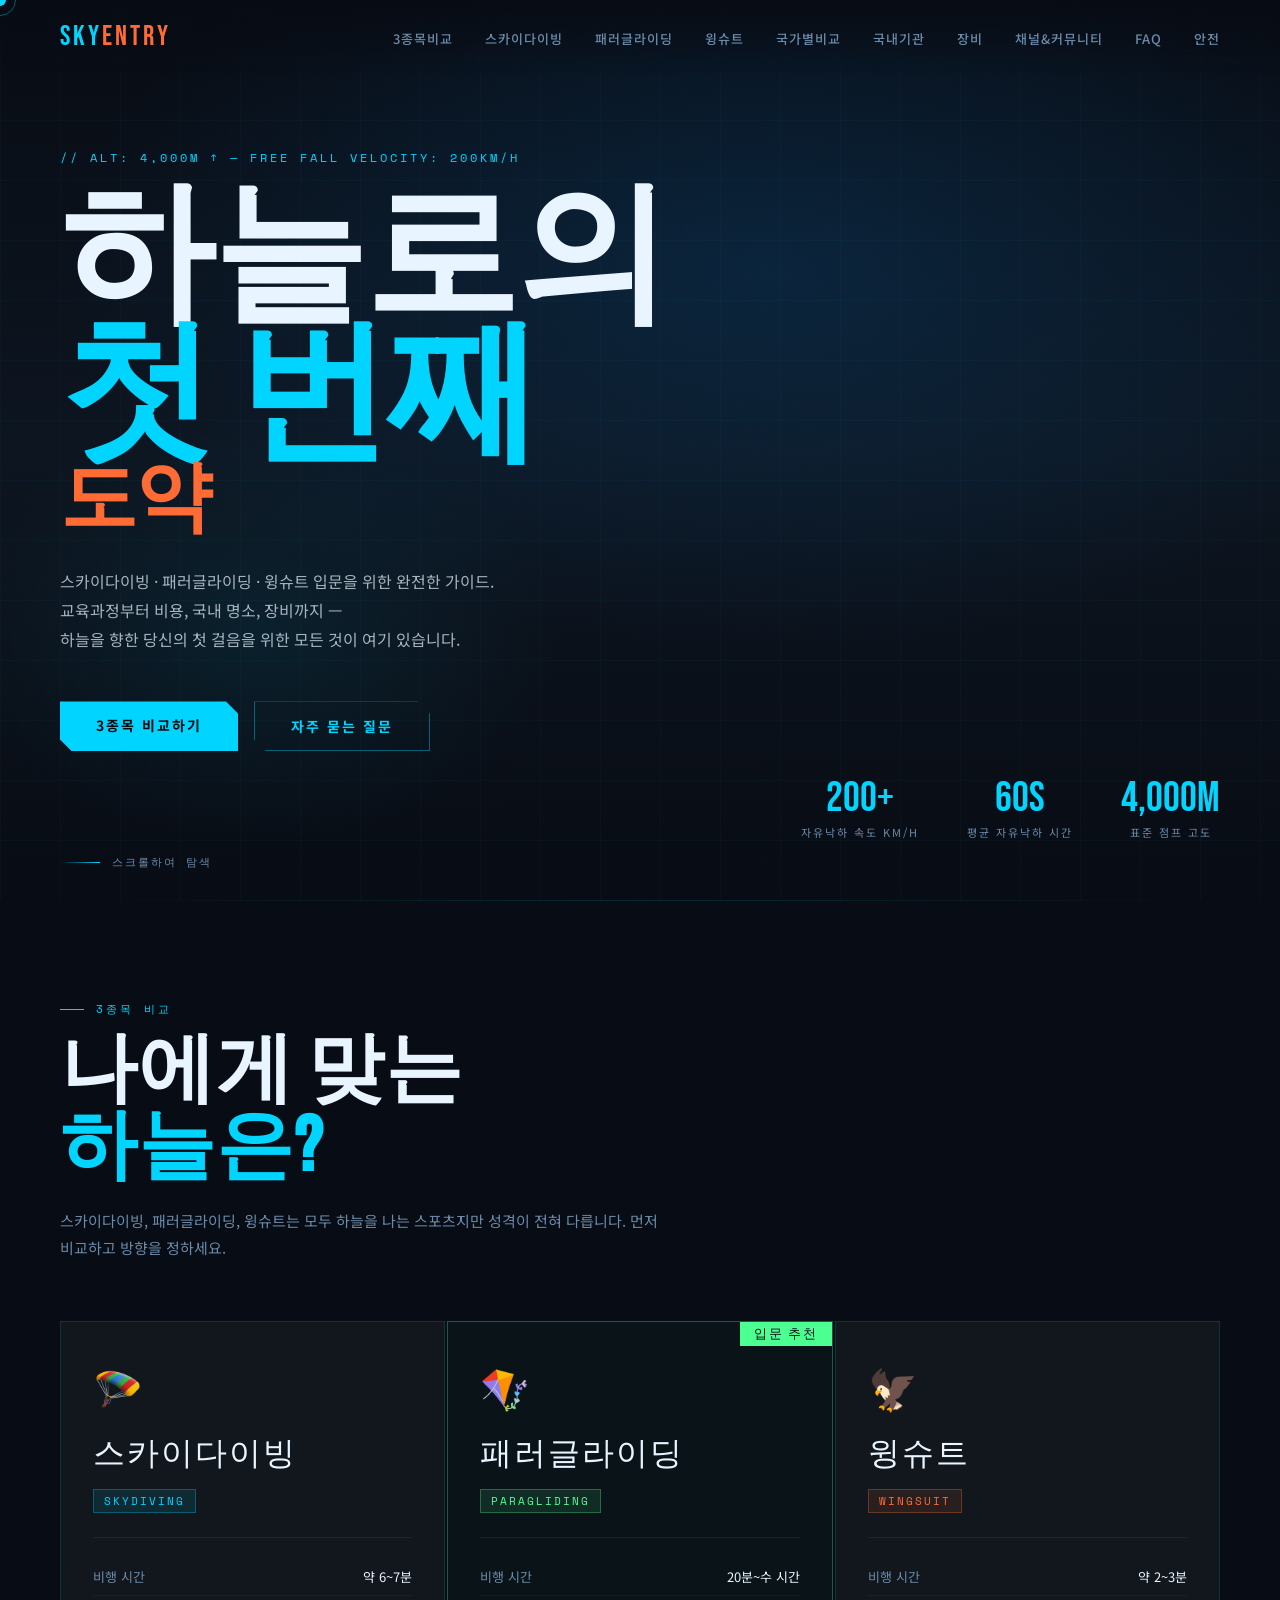
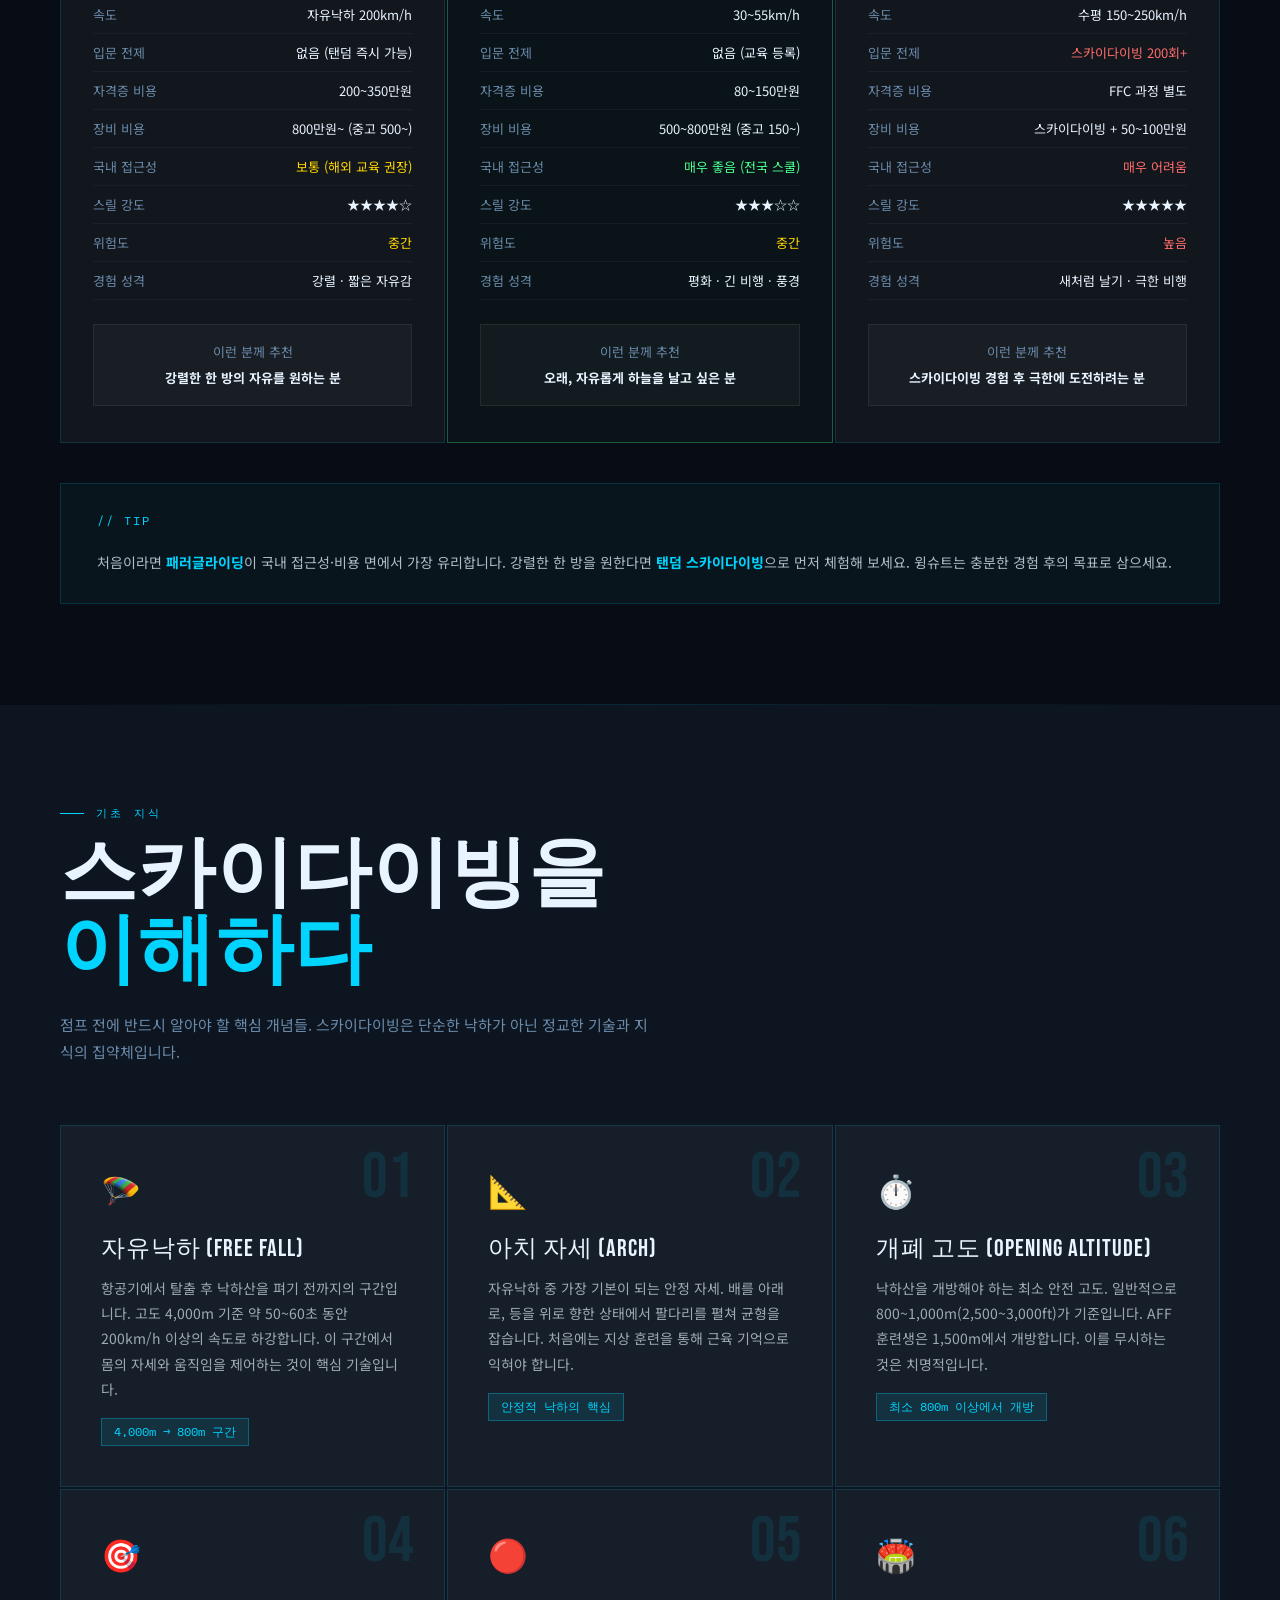
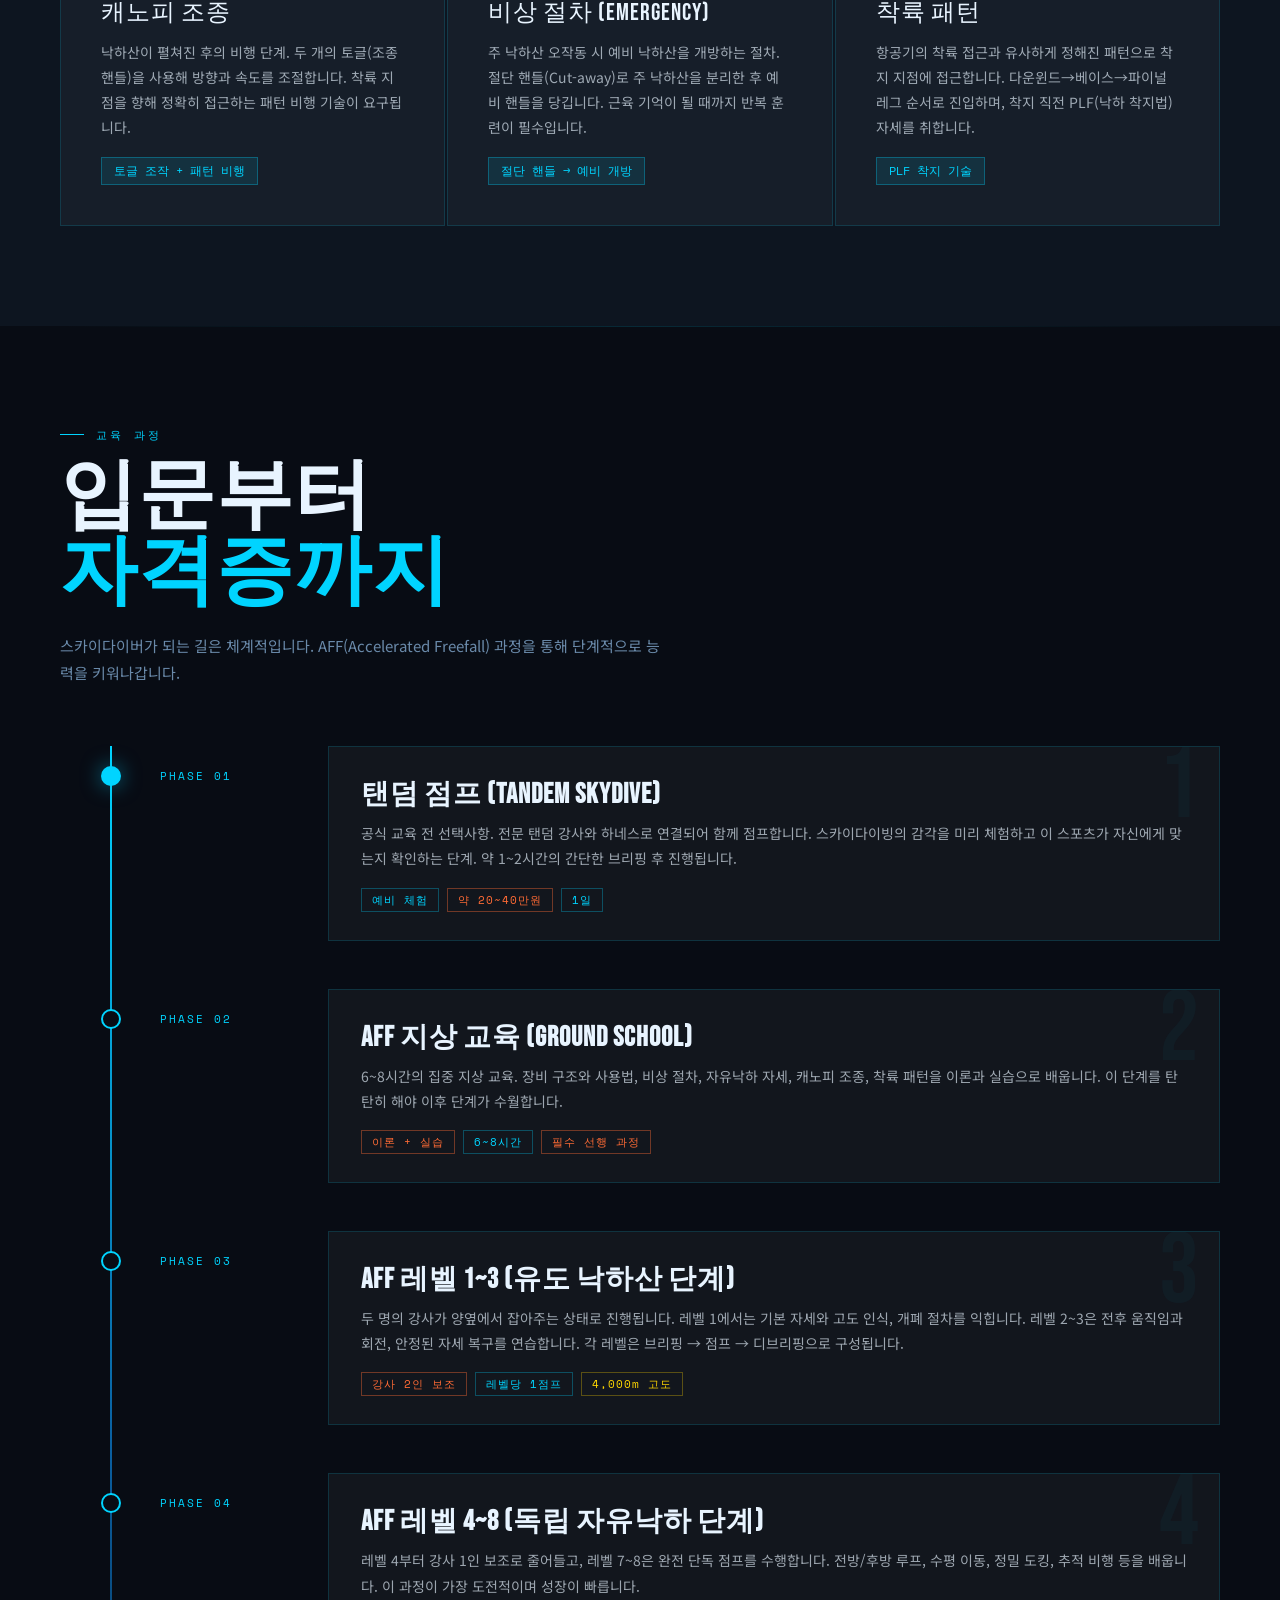
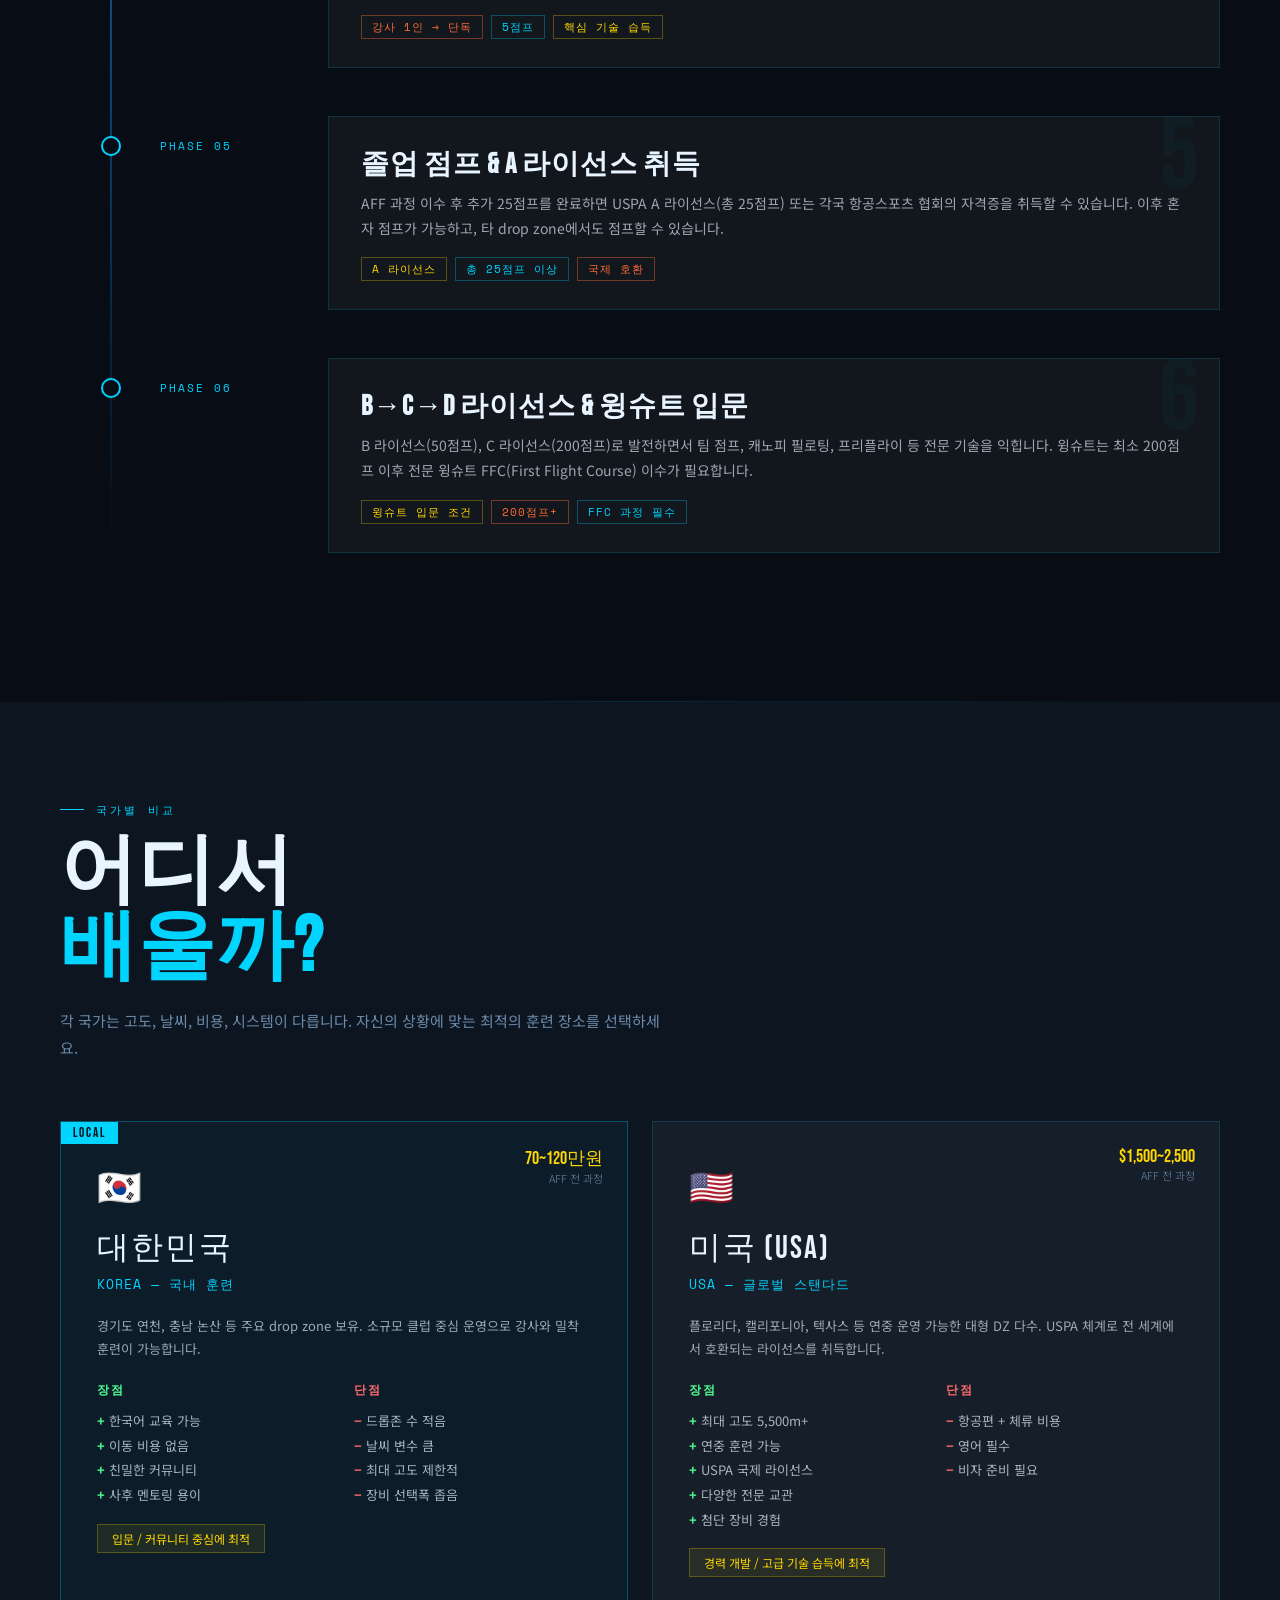
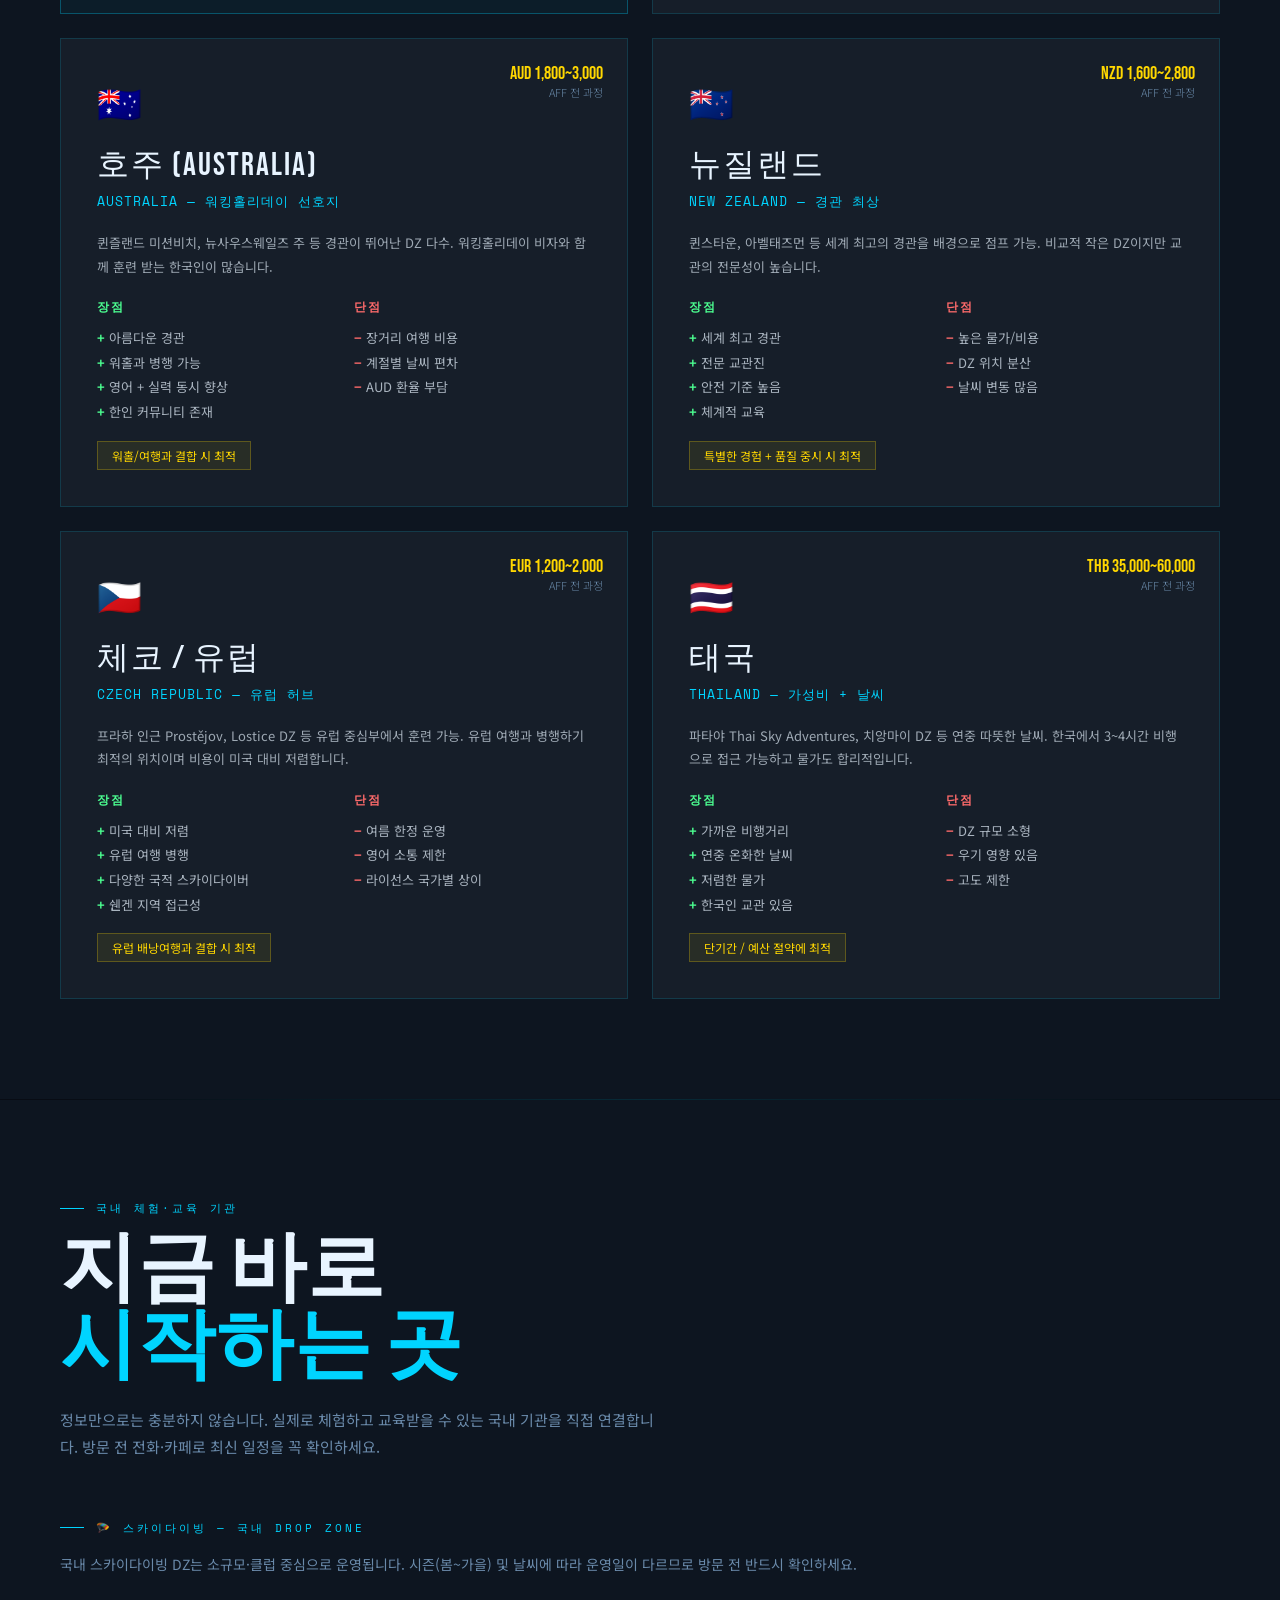
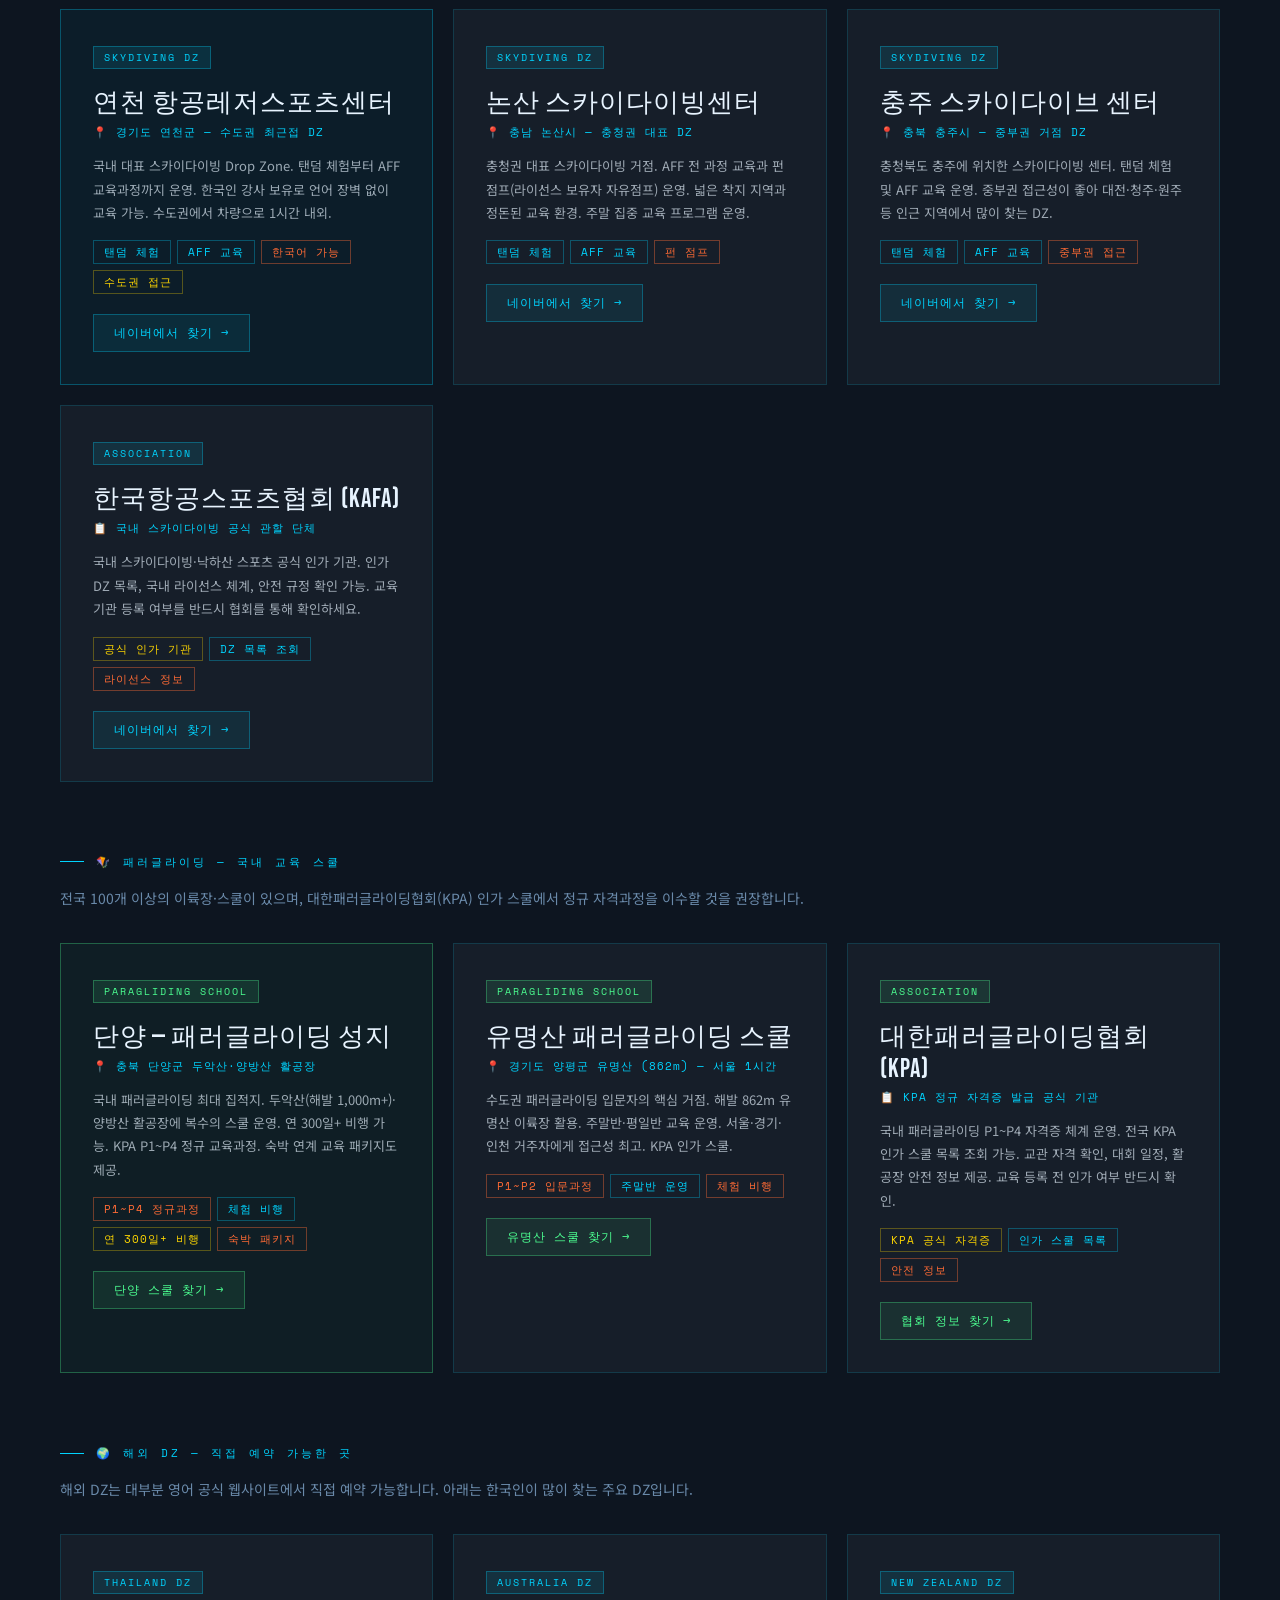
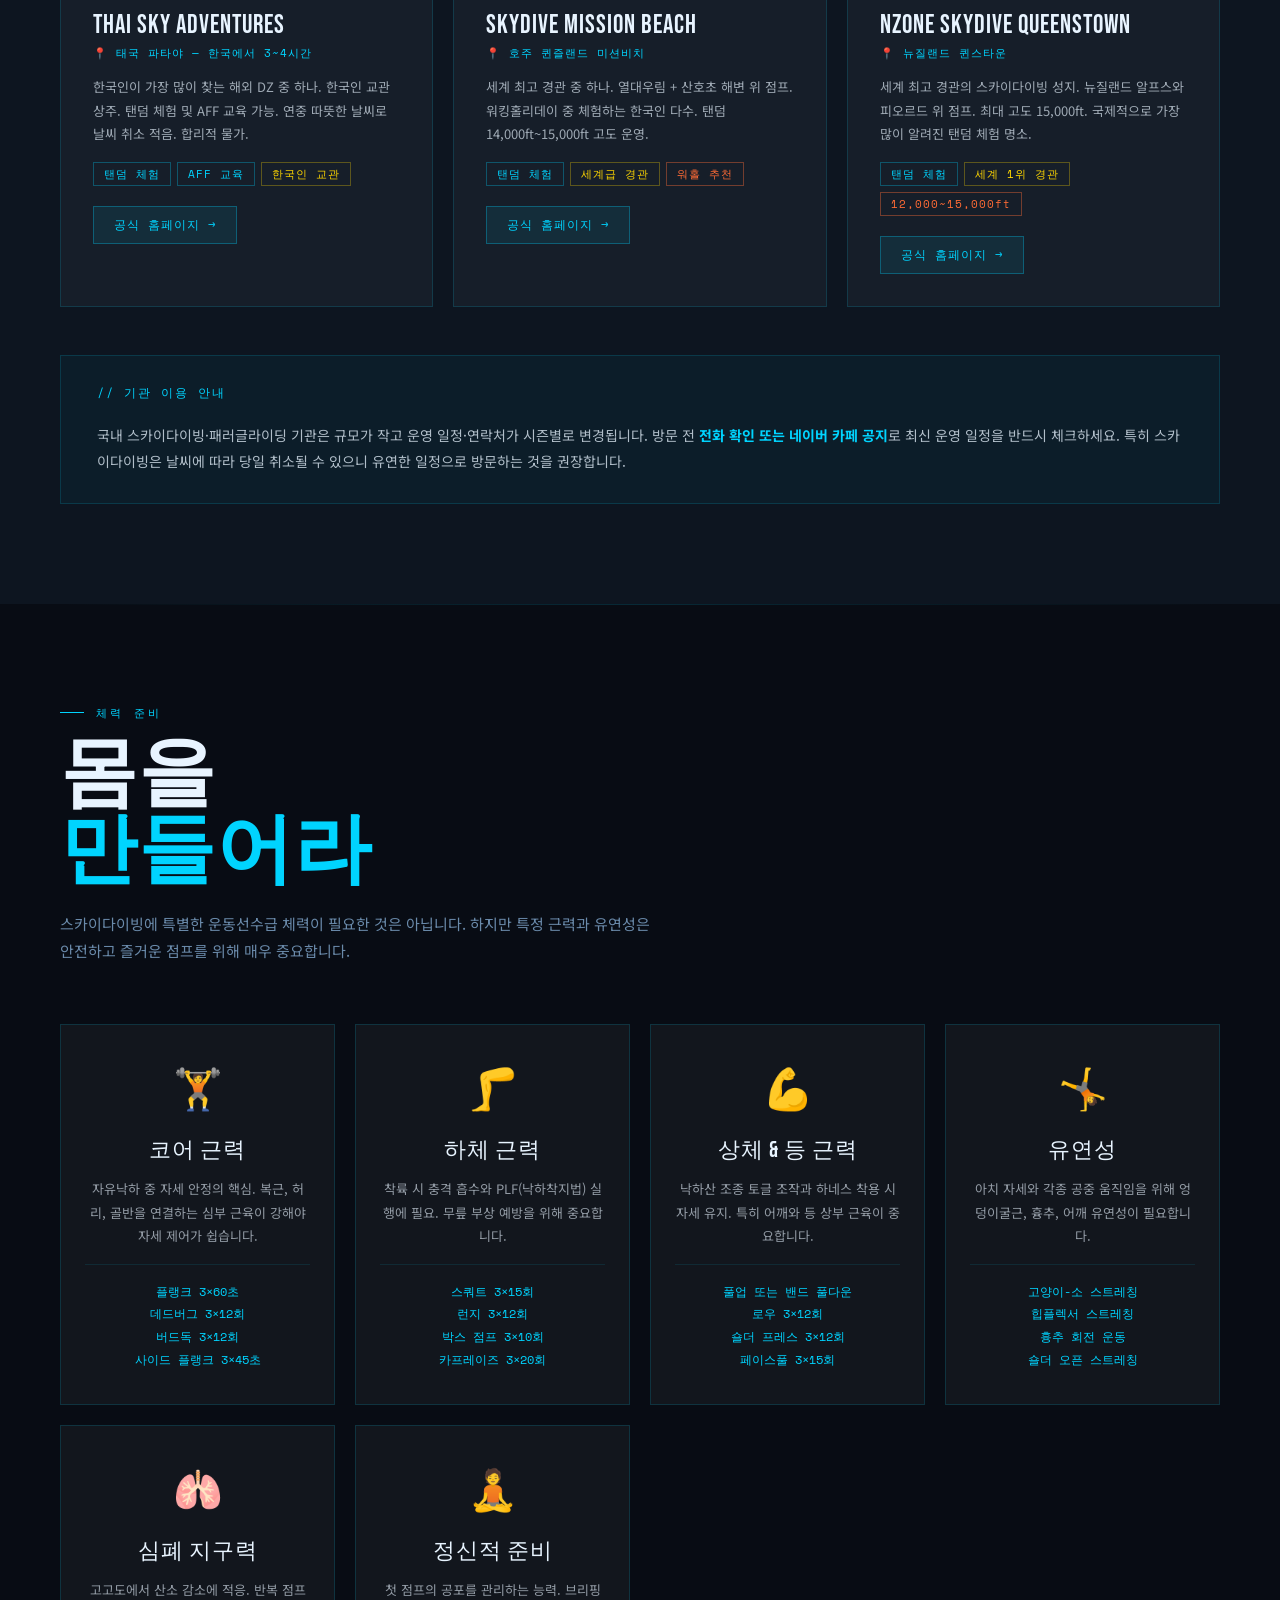
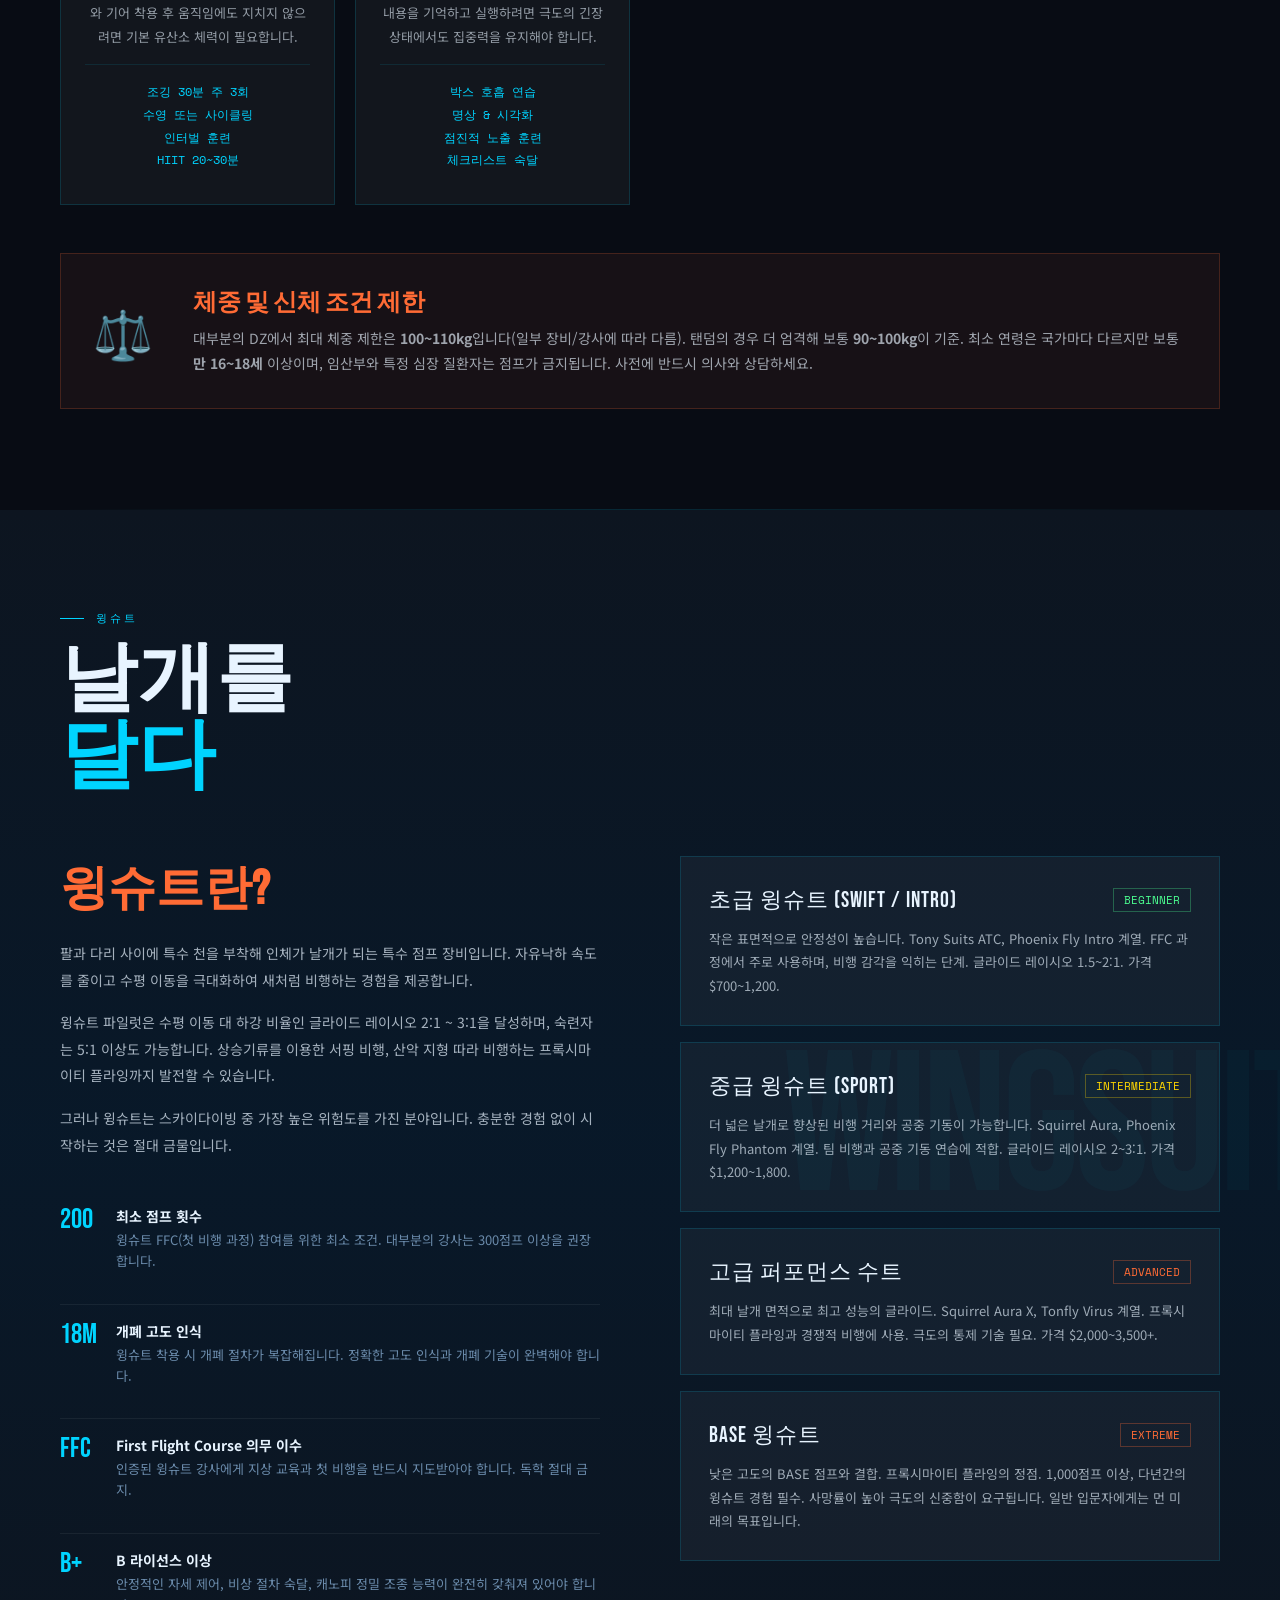
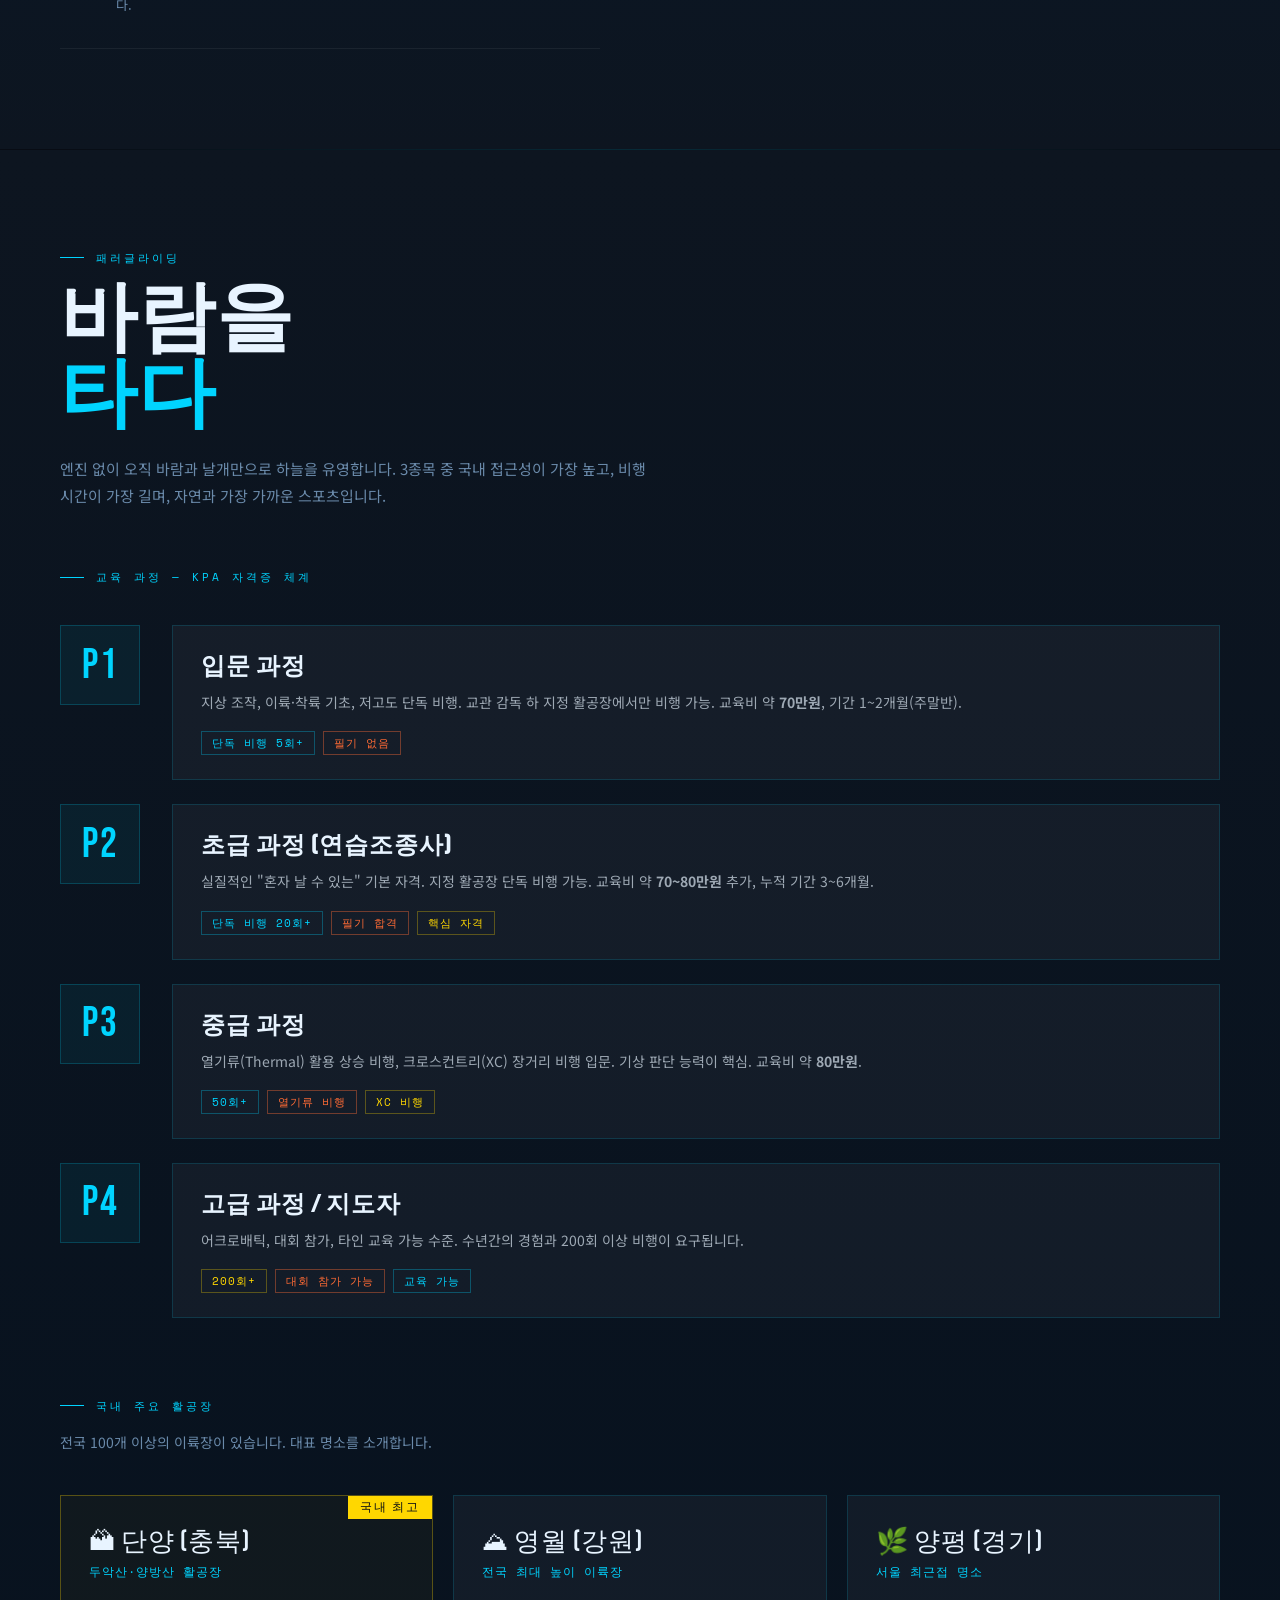
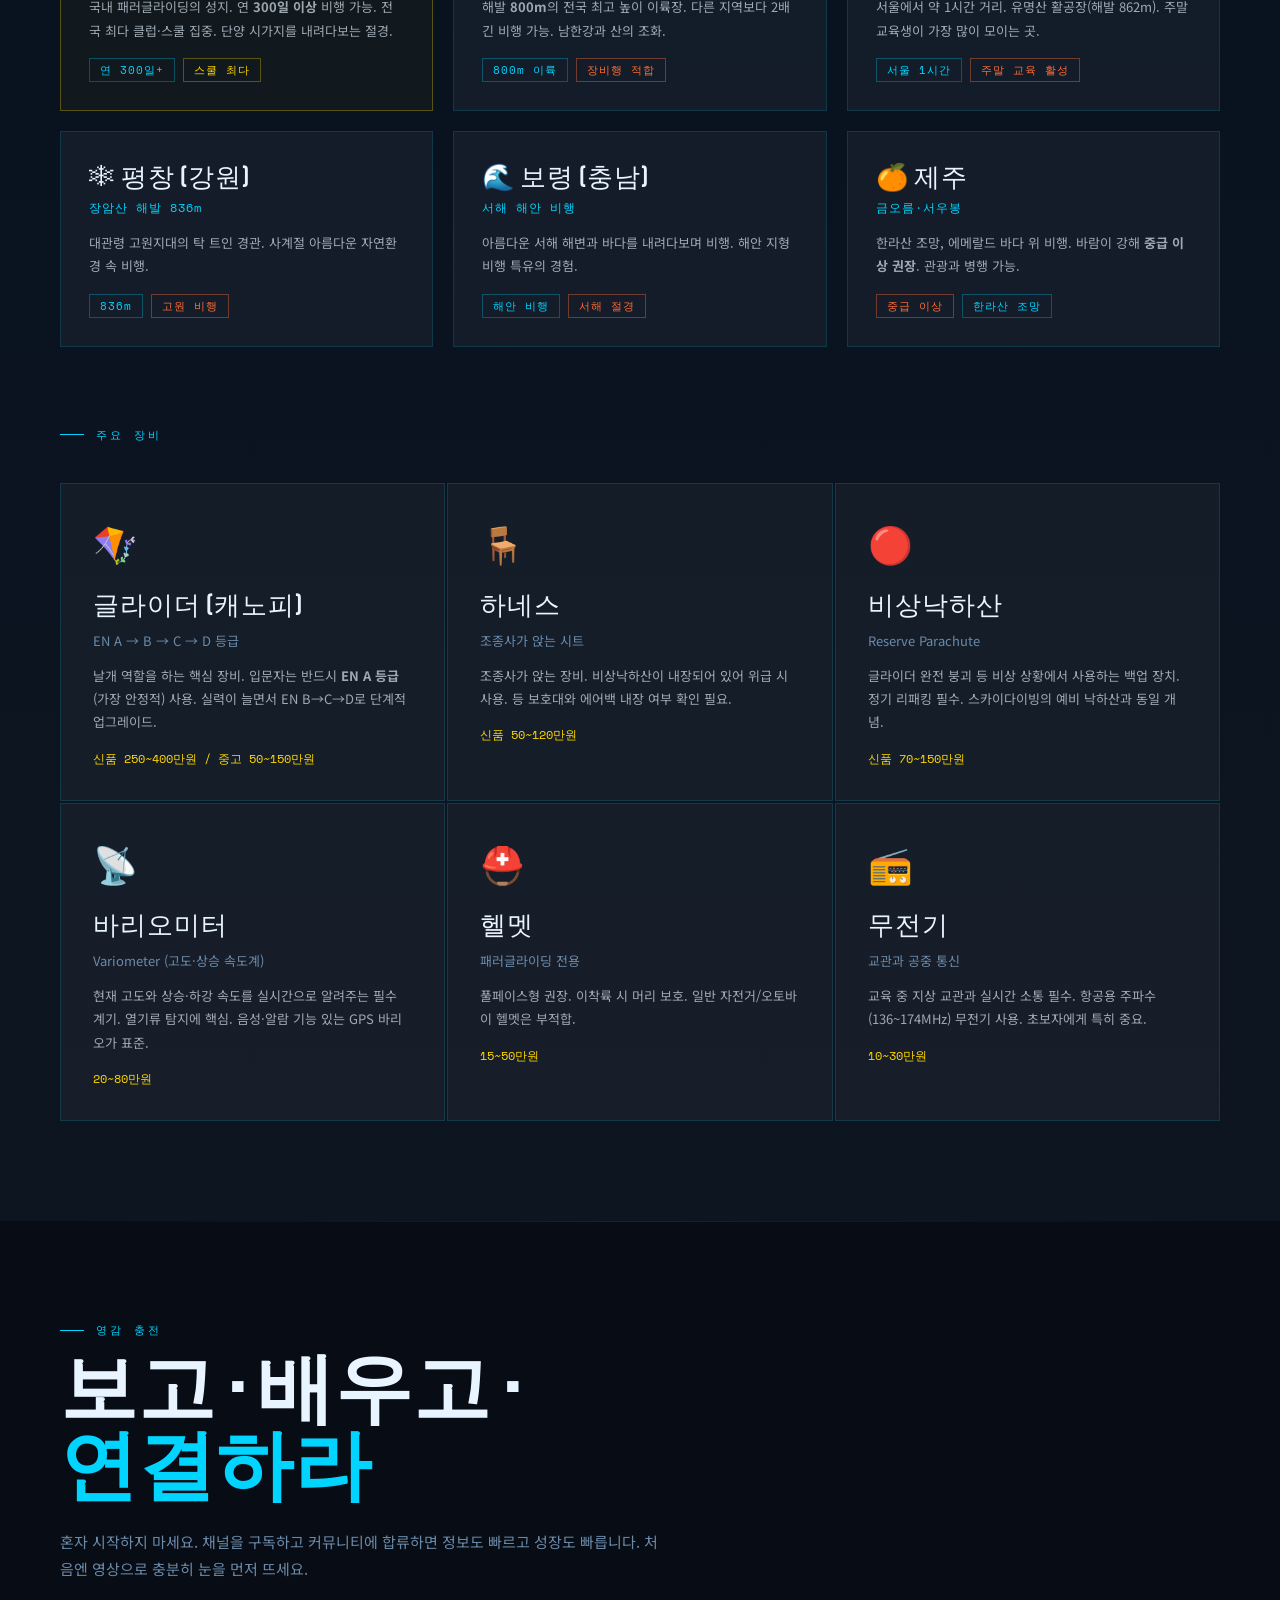
==== commit 8fb1da71: "feat: 충주 스카이다이브 센터 추가 국내 DZ 목록에 충북 충주 스카이다이브 센터 카드 추가 (탠덤/AFF, 중부권 거점)  https://claude.ai/code/sessi" ====
--- a/index.html
+++ b/index.html
@@ -1749,6 +1749,18 @@
       <a href="https://search.naver.com/search.naver?query=논산+스카이다이빙" class="inst-link" target="_blank" rel="noopener">네이버에서 찾기 →</a>
     </div>
     <div class="inst-card">
+      <span class="inst-type-badge badge-sky">SKYDIVING DZ</span>
+      <div class="inst-name">충주 스카이다이브 센터</div>
+      <div class="inst-location">📍 충북 충주시 — 중부권 거점 DZ</div>
+      <p class="inst-body">충청북도 충주에 위치한 스카이다이빙 센터. 탠덤 체험 및 AFF 교육 운영. 중부권 접근성이 좋아 대전·청주·원주 등 인근 지역에서 많이 찾는 DZ.</p>
+      <div class="inst-offers">
+        <span class="tag blue">탠덤 체험</span>
+        <span class="tag blue">AFF 교육</span>
+        <span class="tag">중부권 접근</span>
+      </div>
+      <a href="https://search.naver.com/search.naver?query=충주+스카이다이브+센터" class="inst-link" target="_blank" rel="noopener">네이버에서 찾기 →</a>
+    </div>
+    <div class="inst-card">
       <span class="inst-type-badge badge-sky">ASSOCIATION</span>
       <div class="inst-name">한국항공스포츠협회 (KAFA)</div>
       <div class="inst-location">📋 국내 스카이다이빙 공식 관할 단체</div>
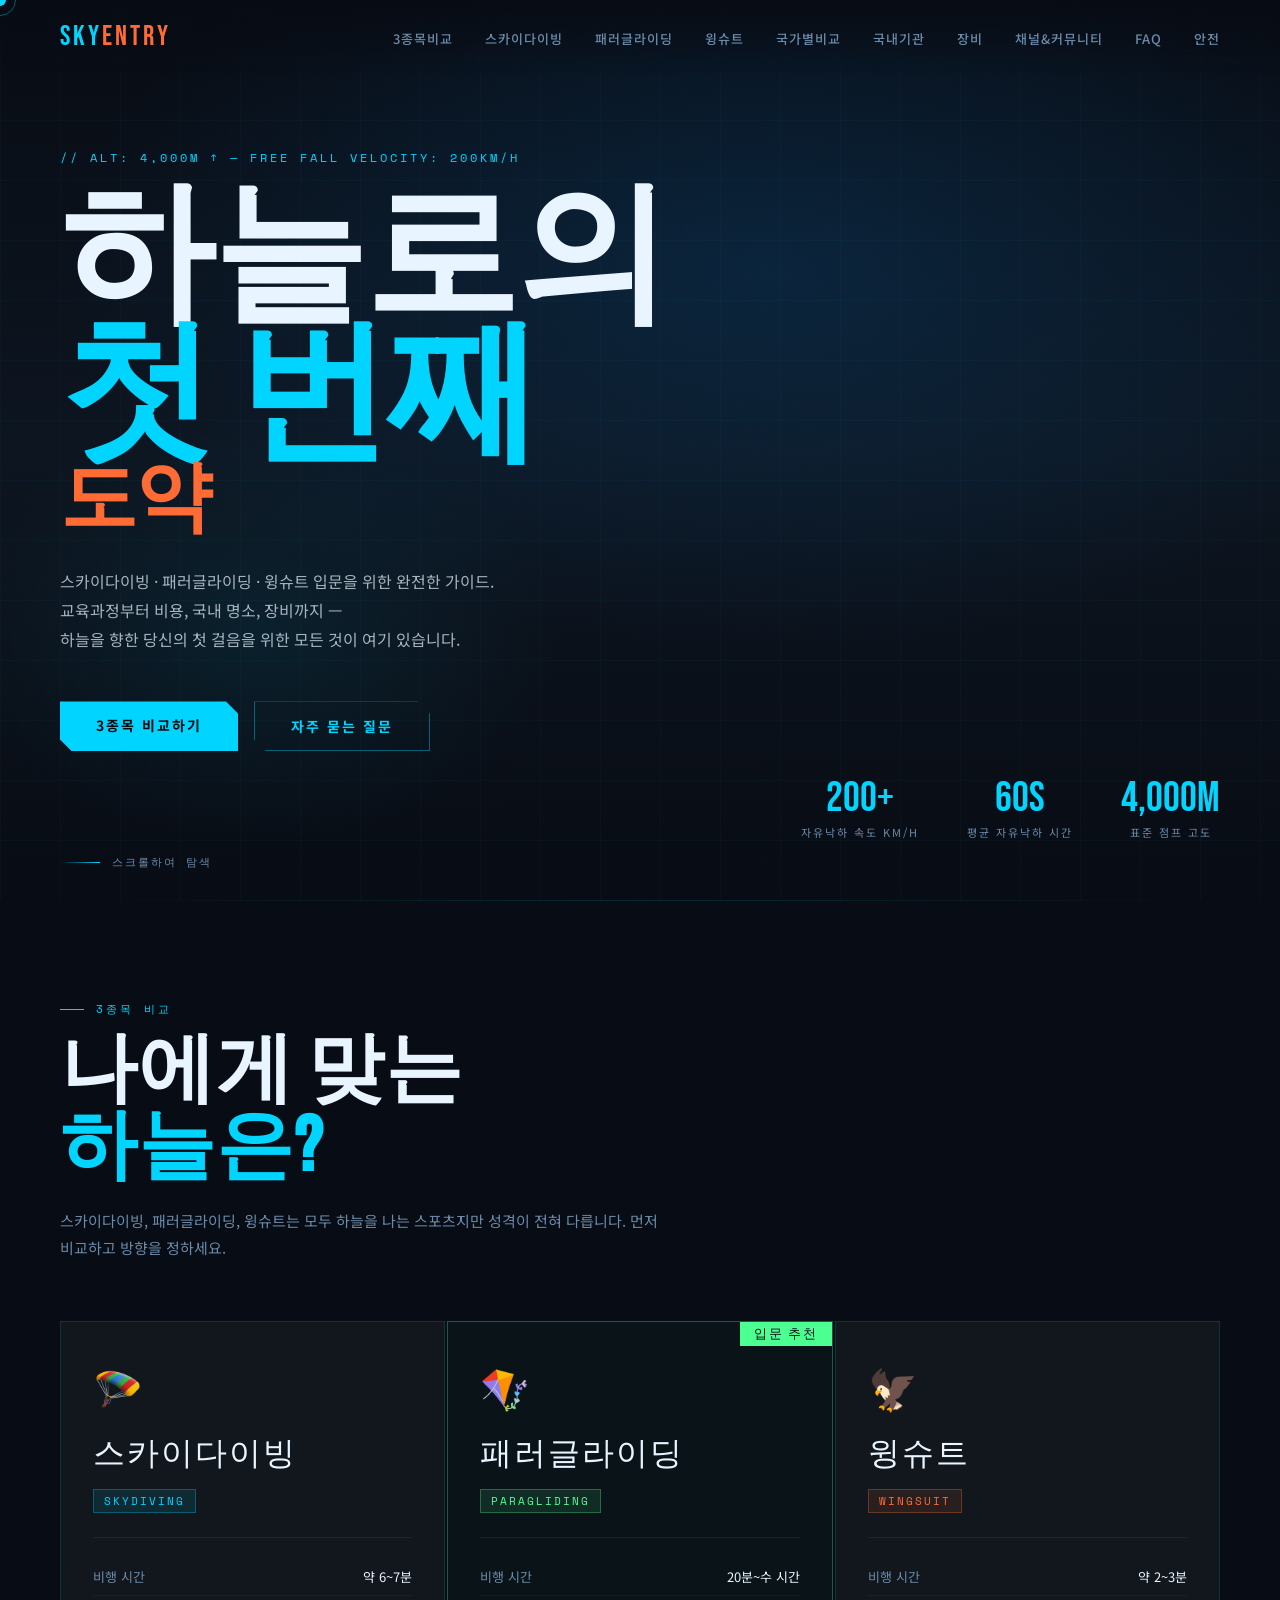
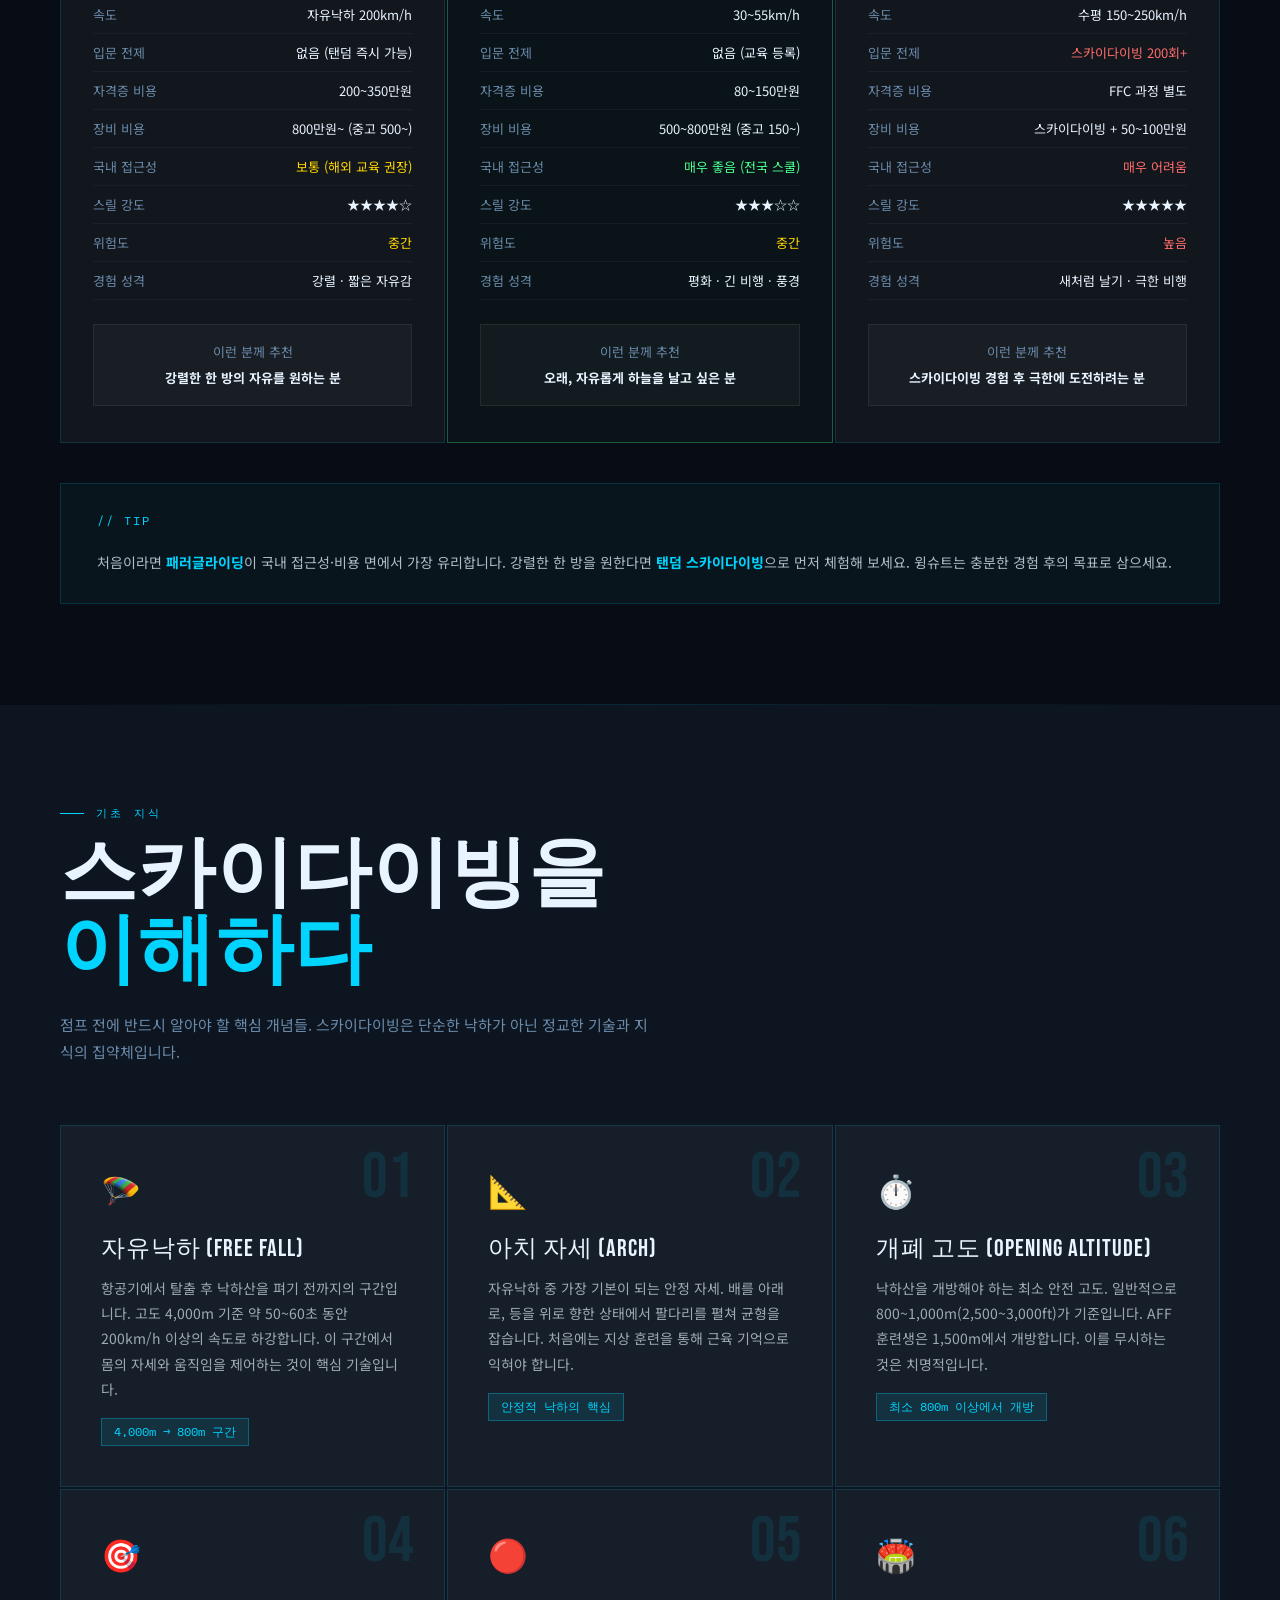
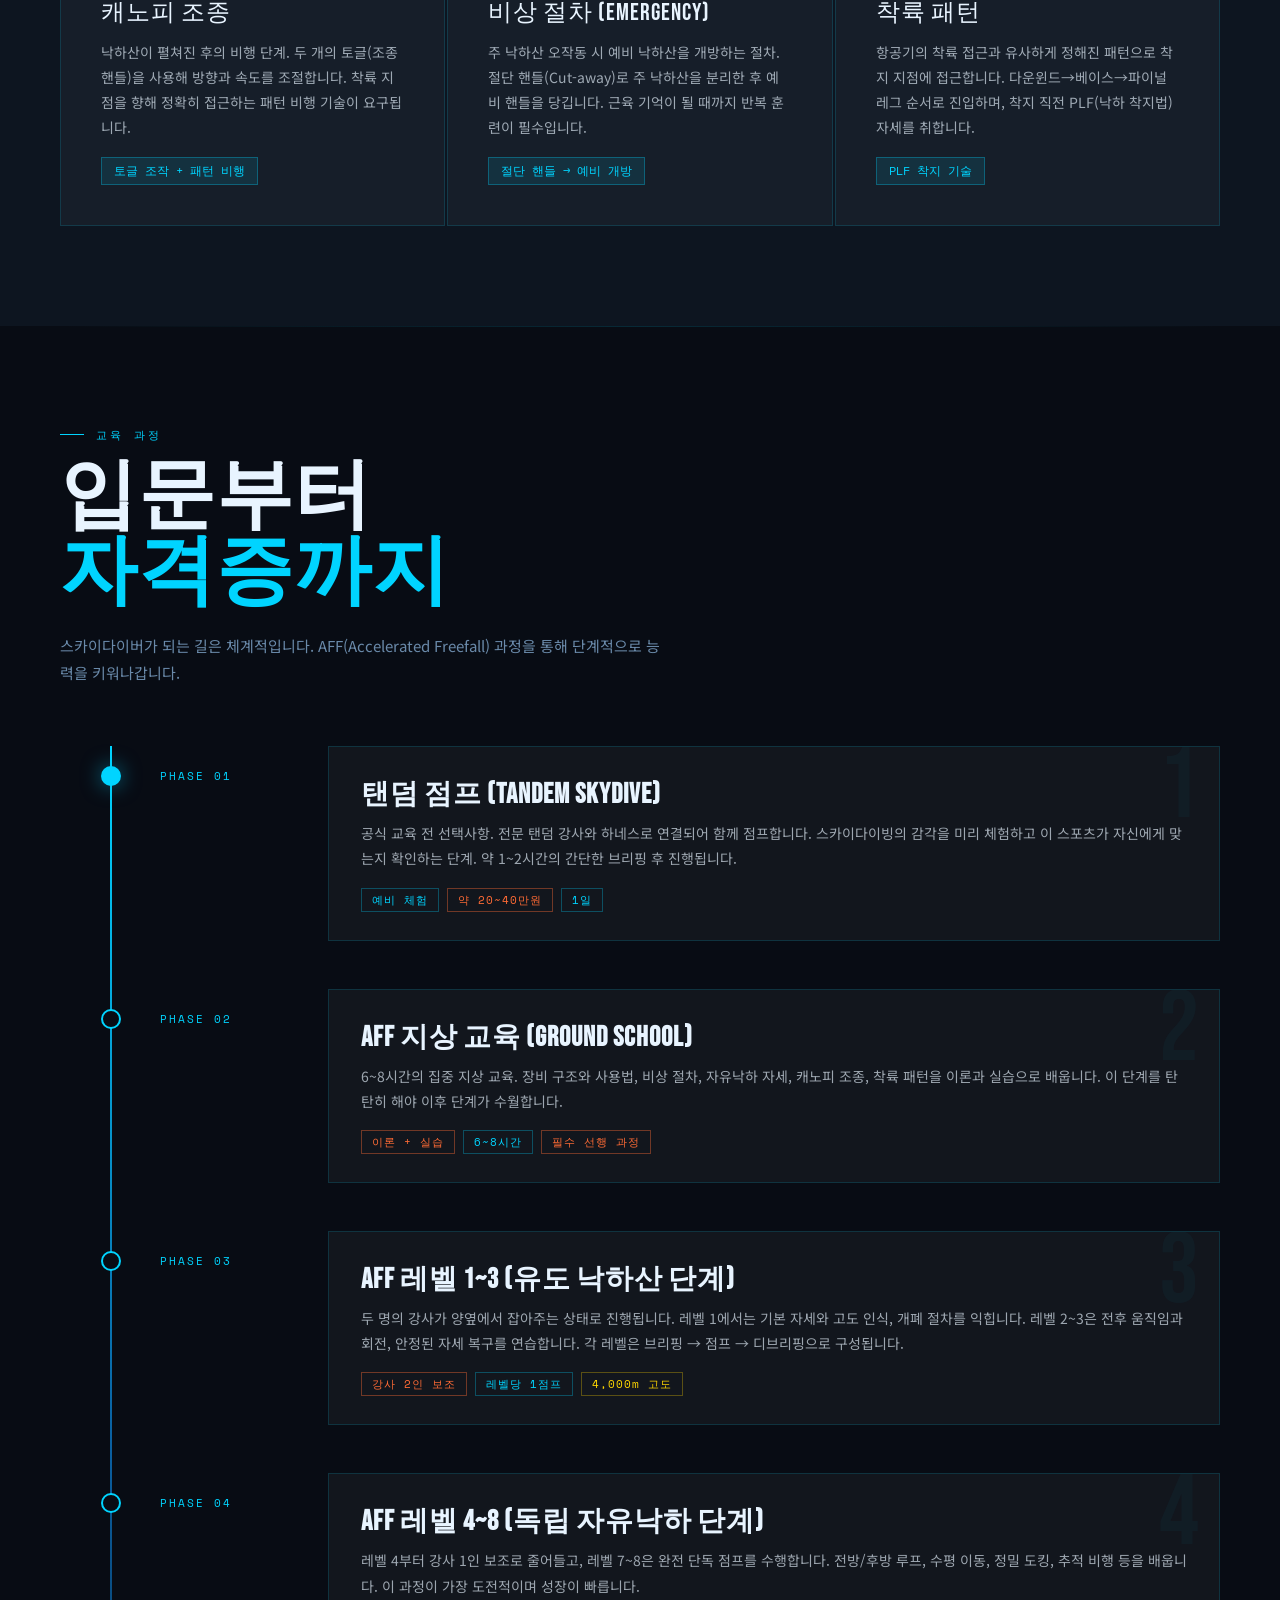
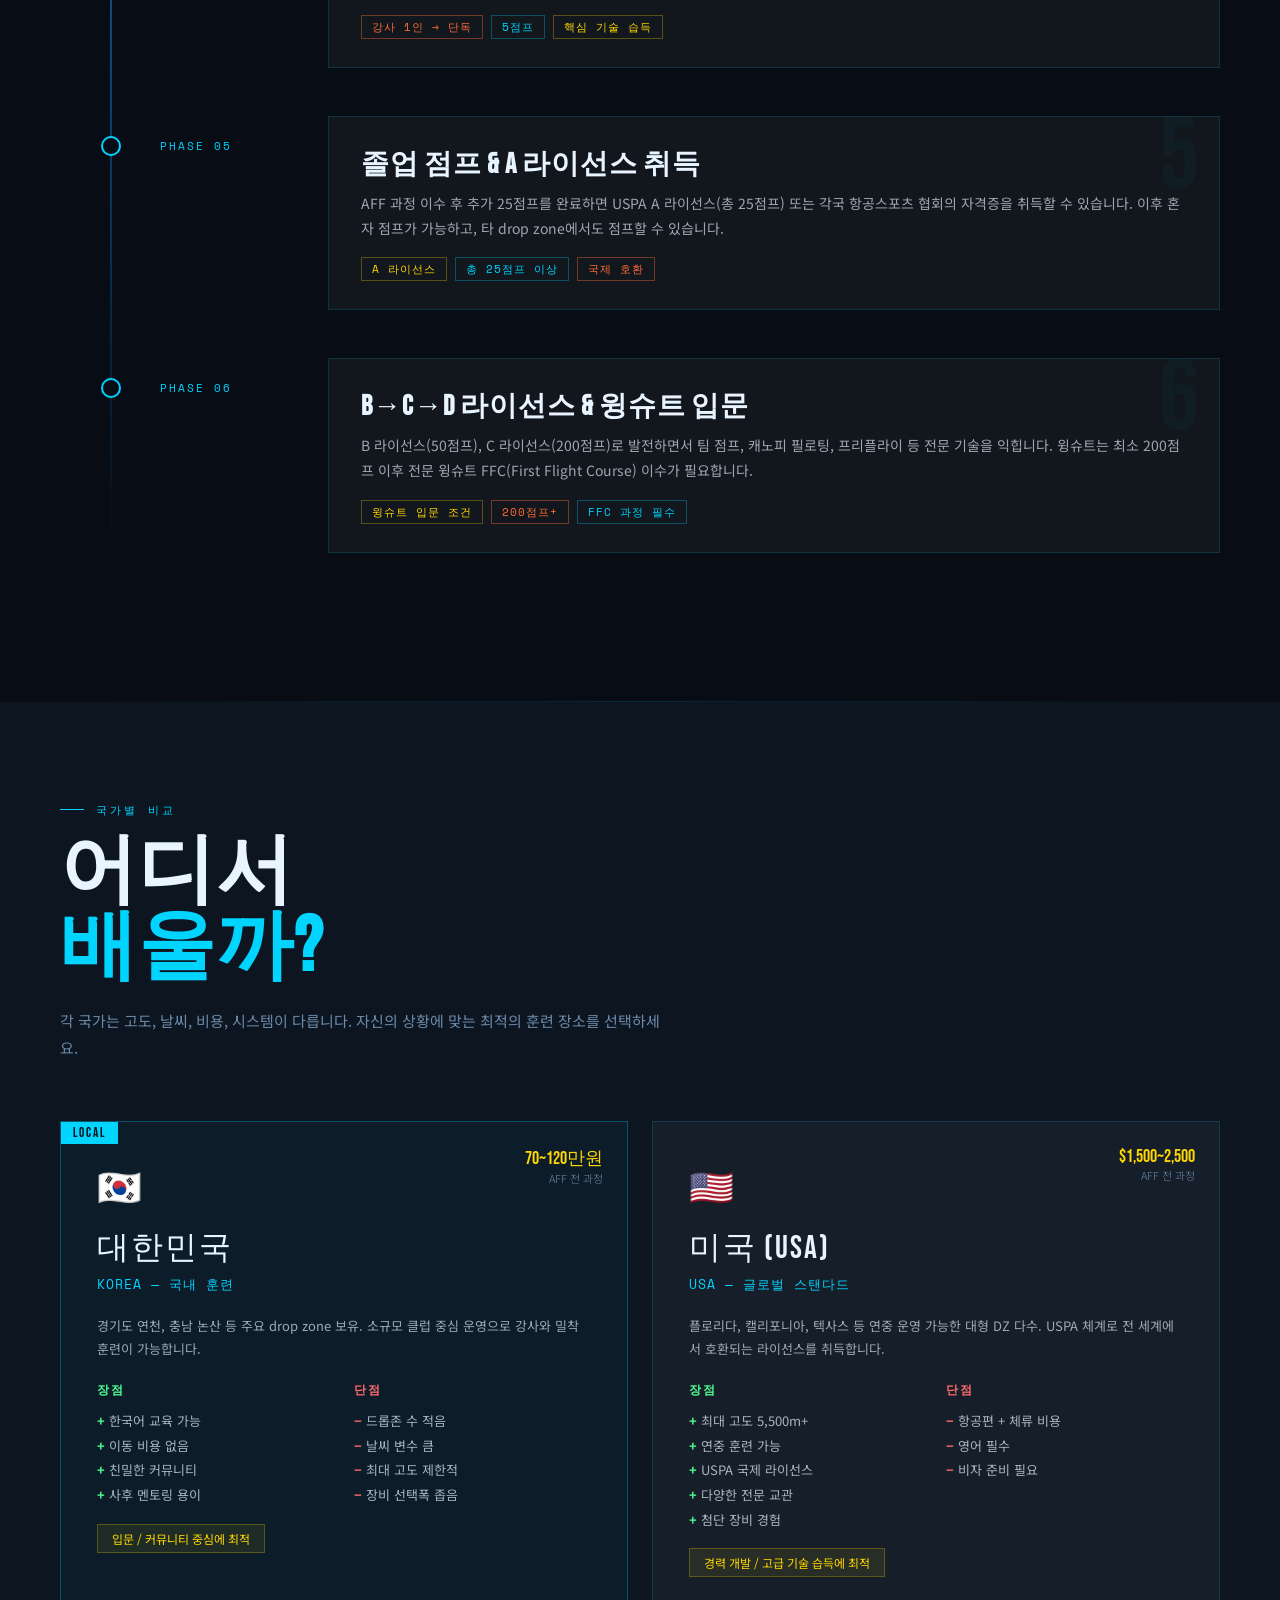
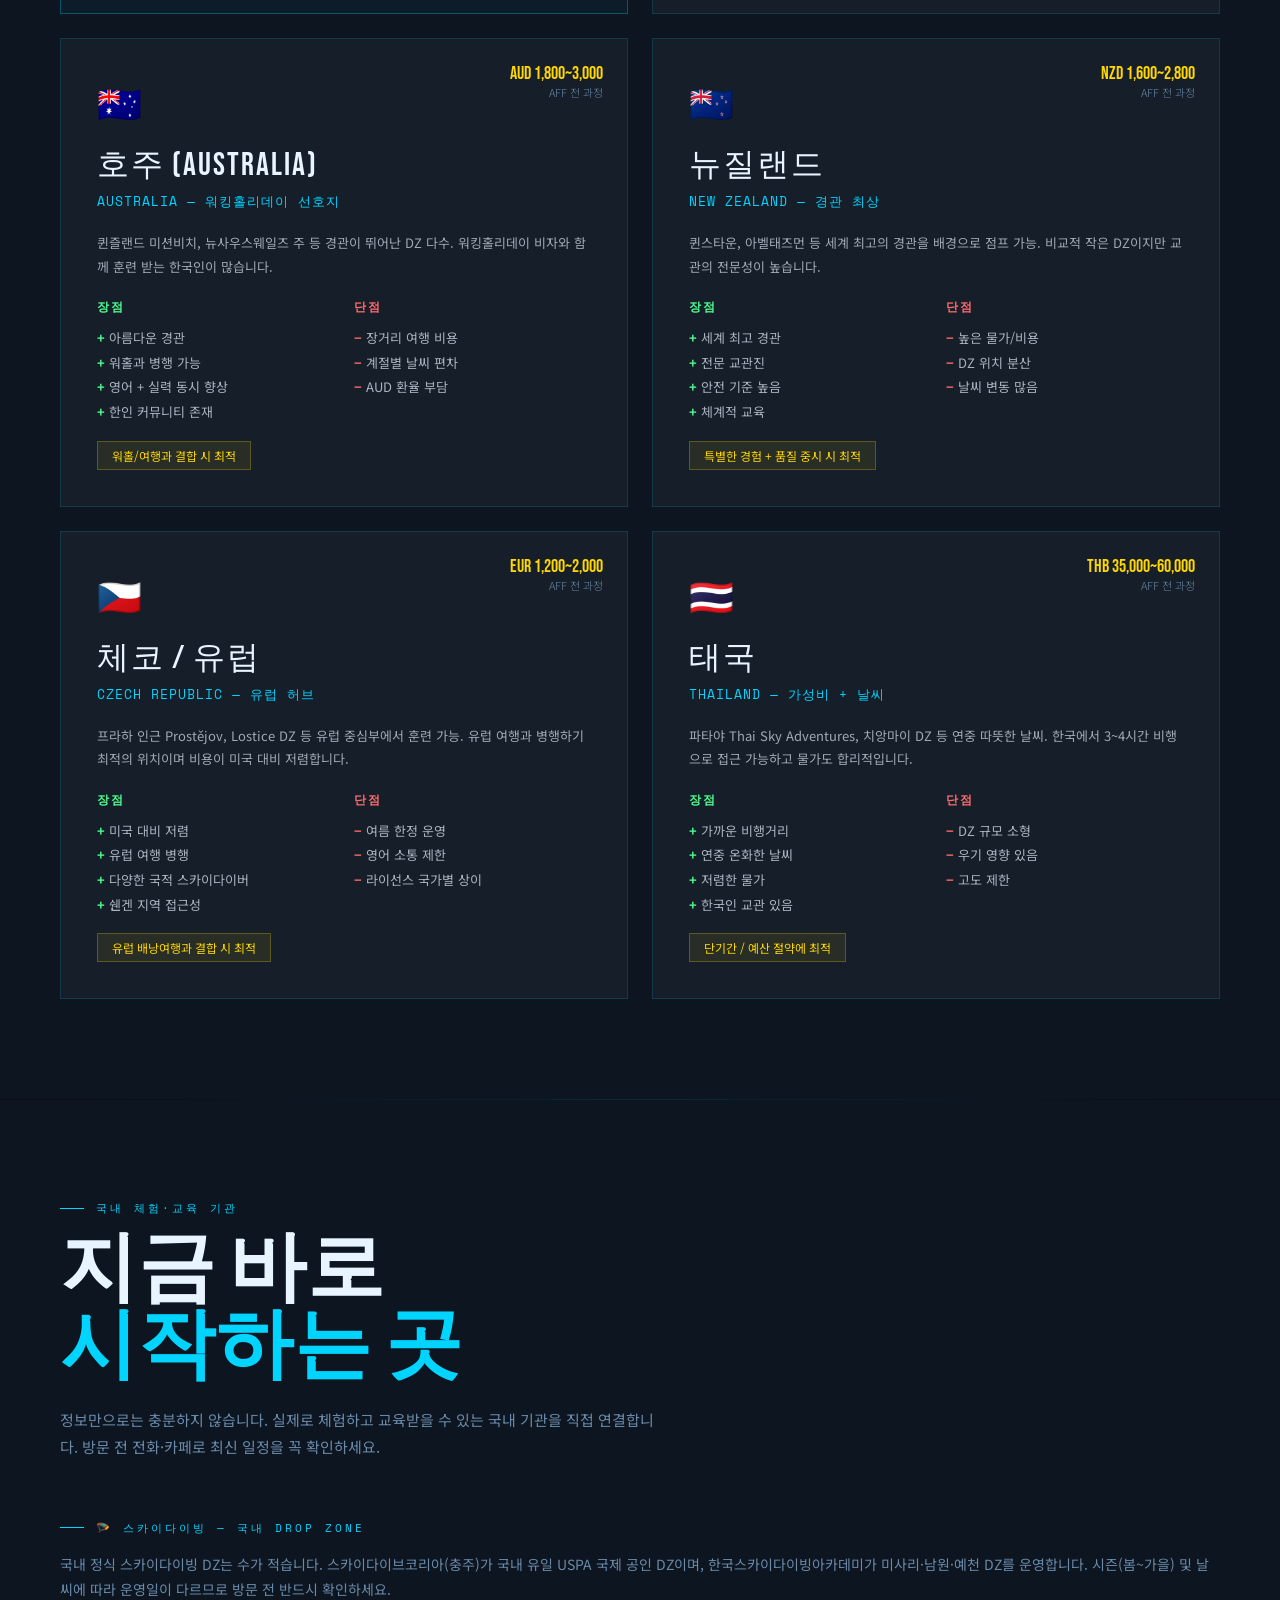
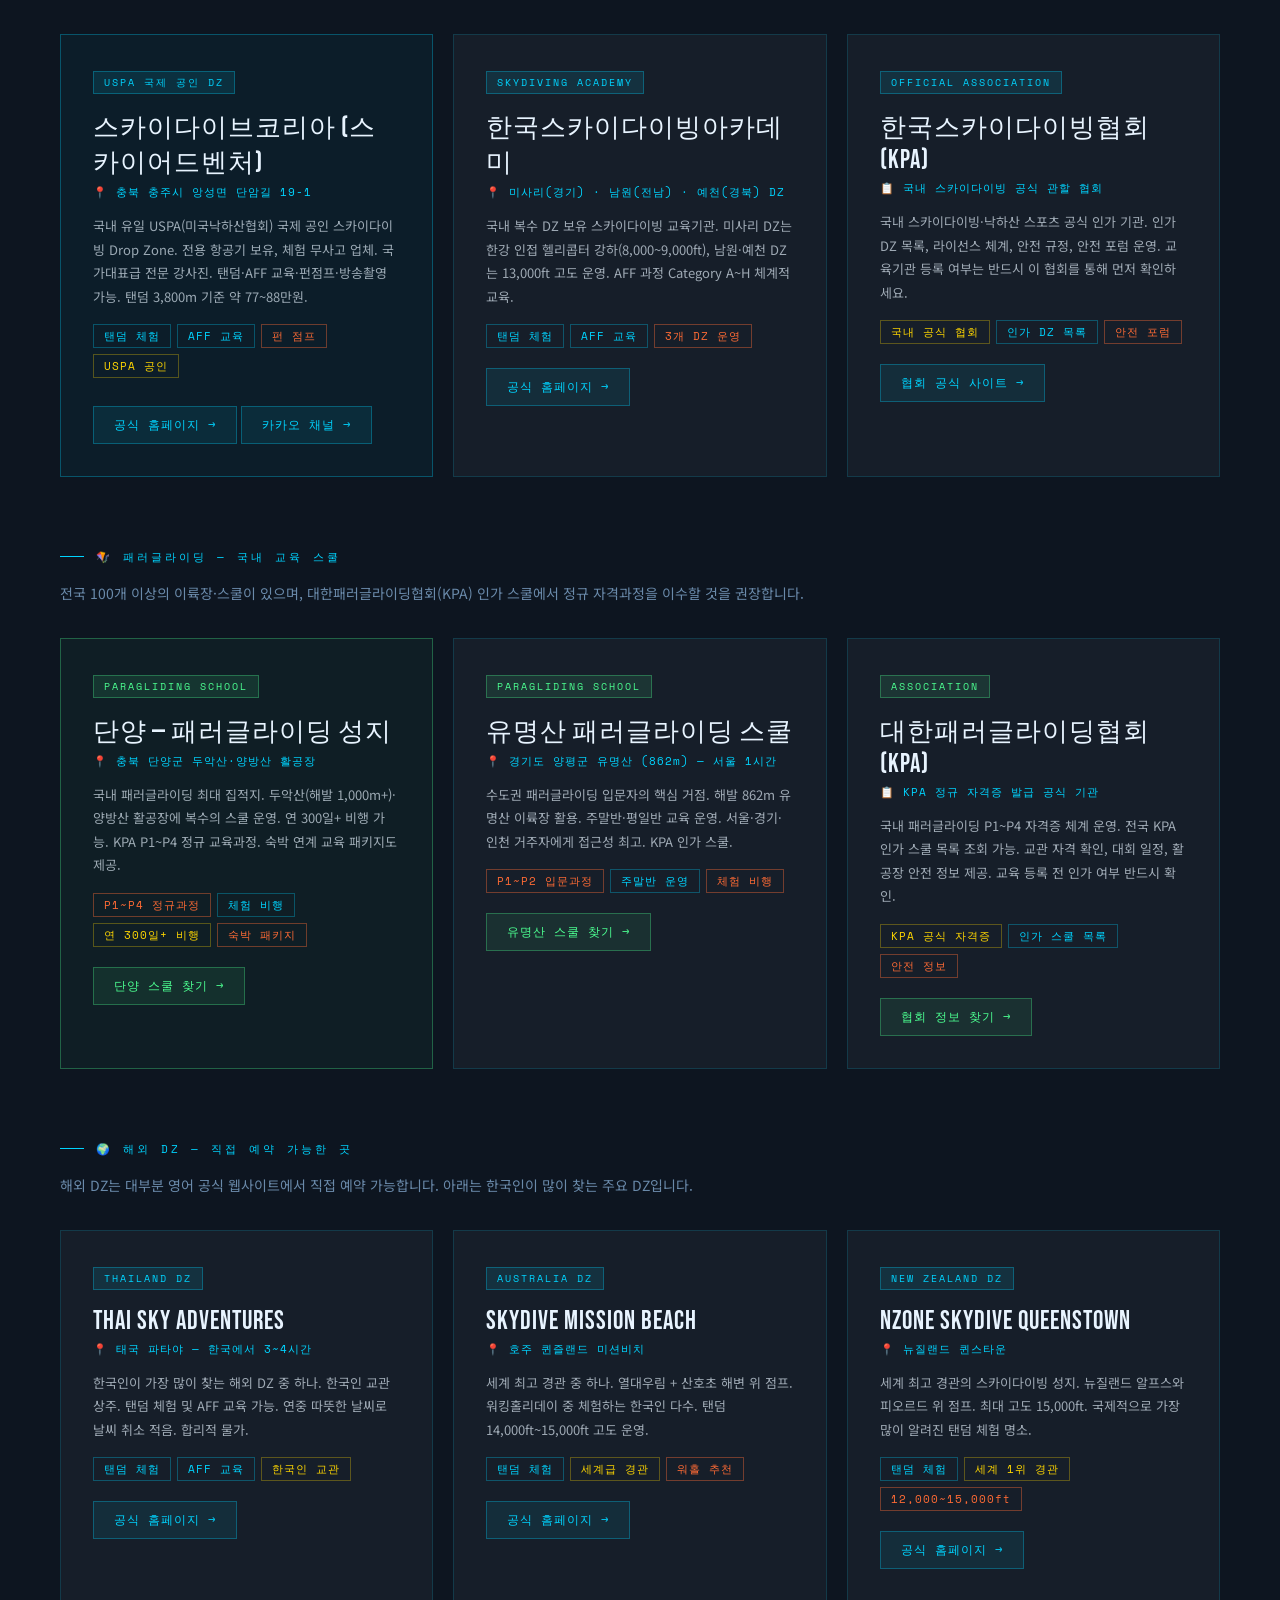
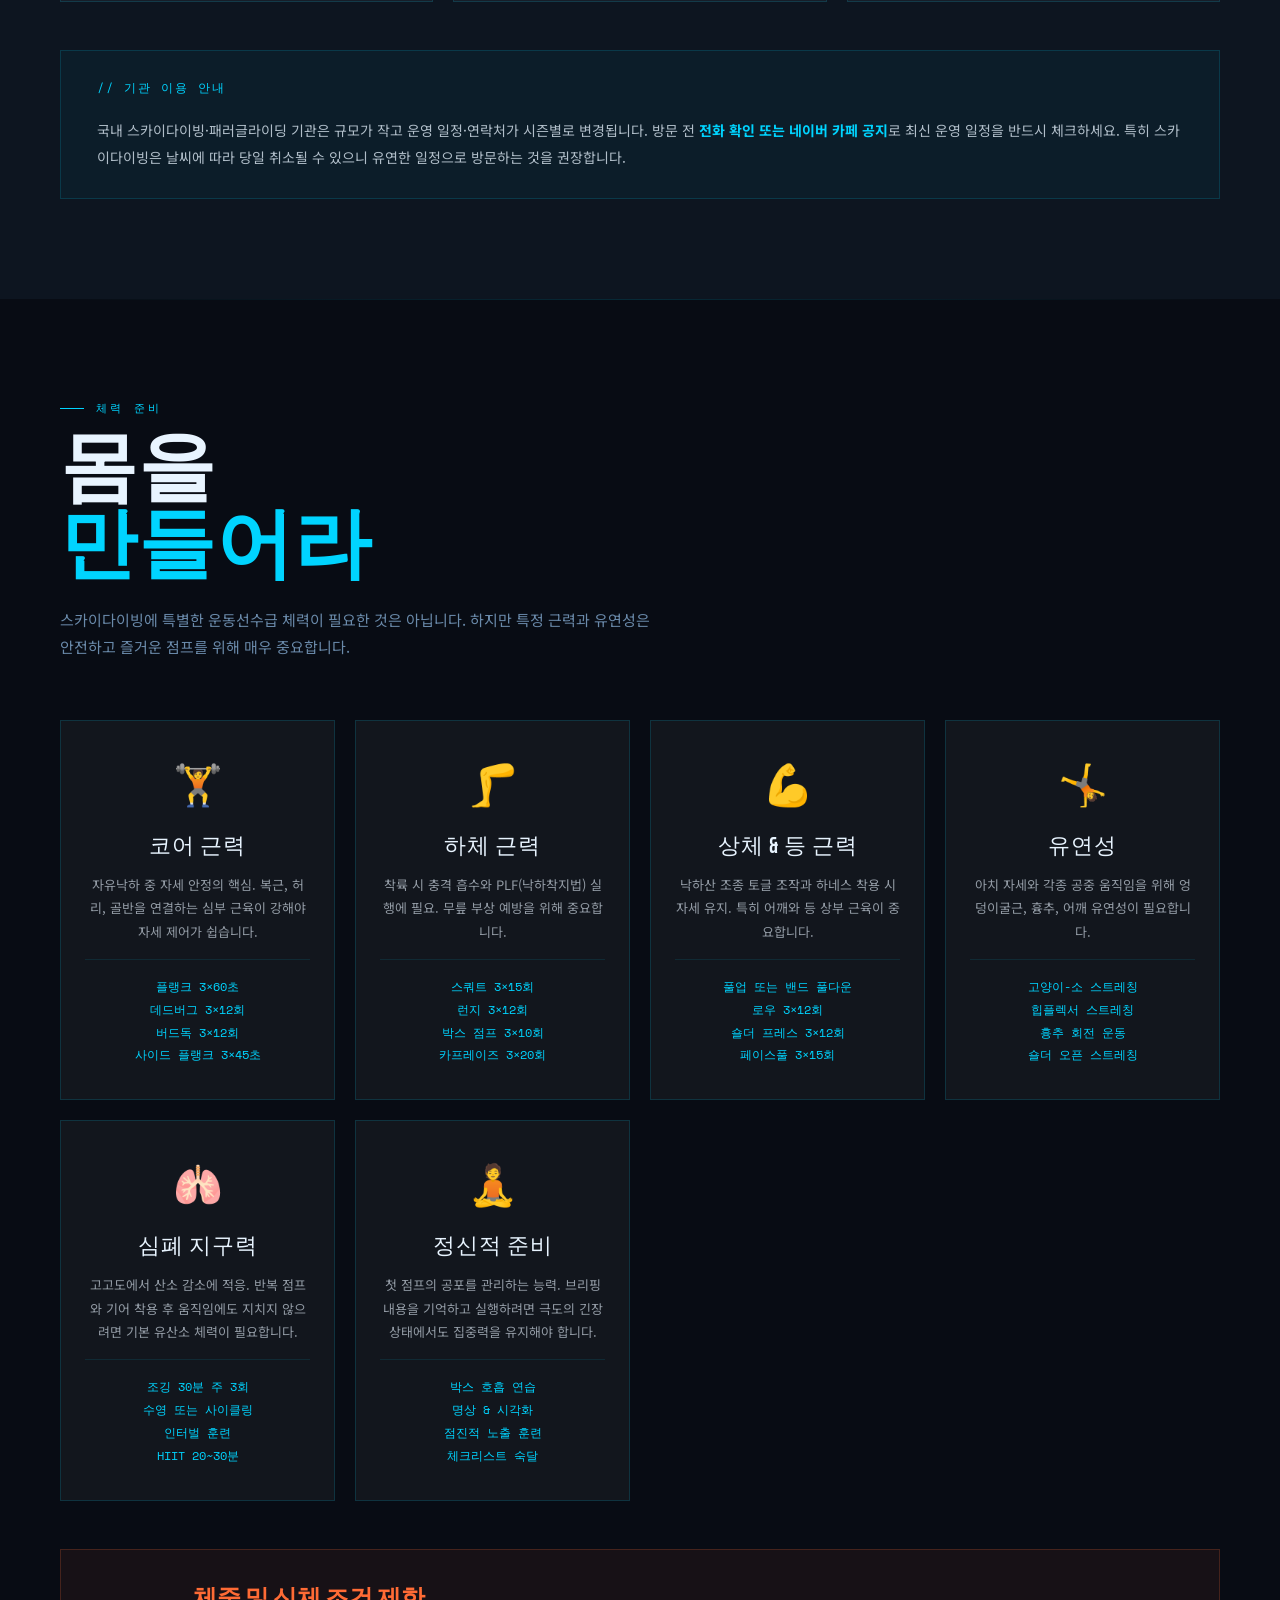
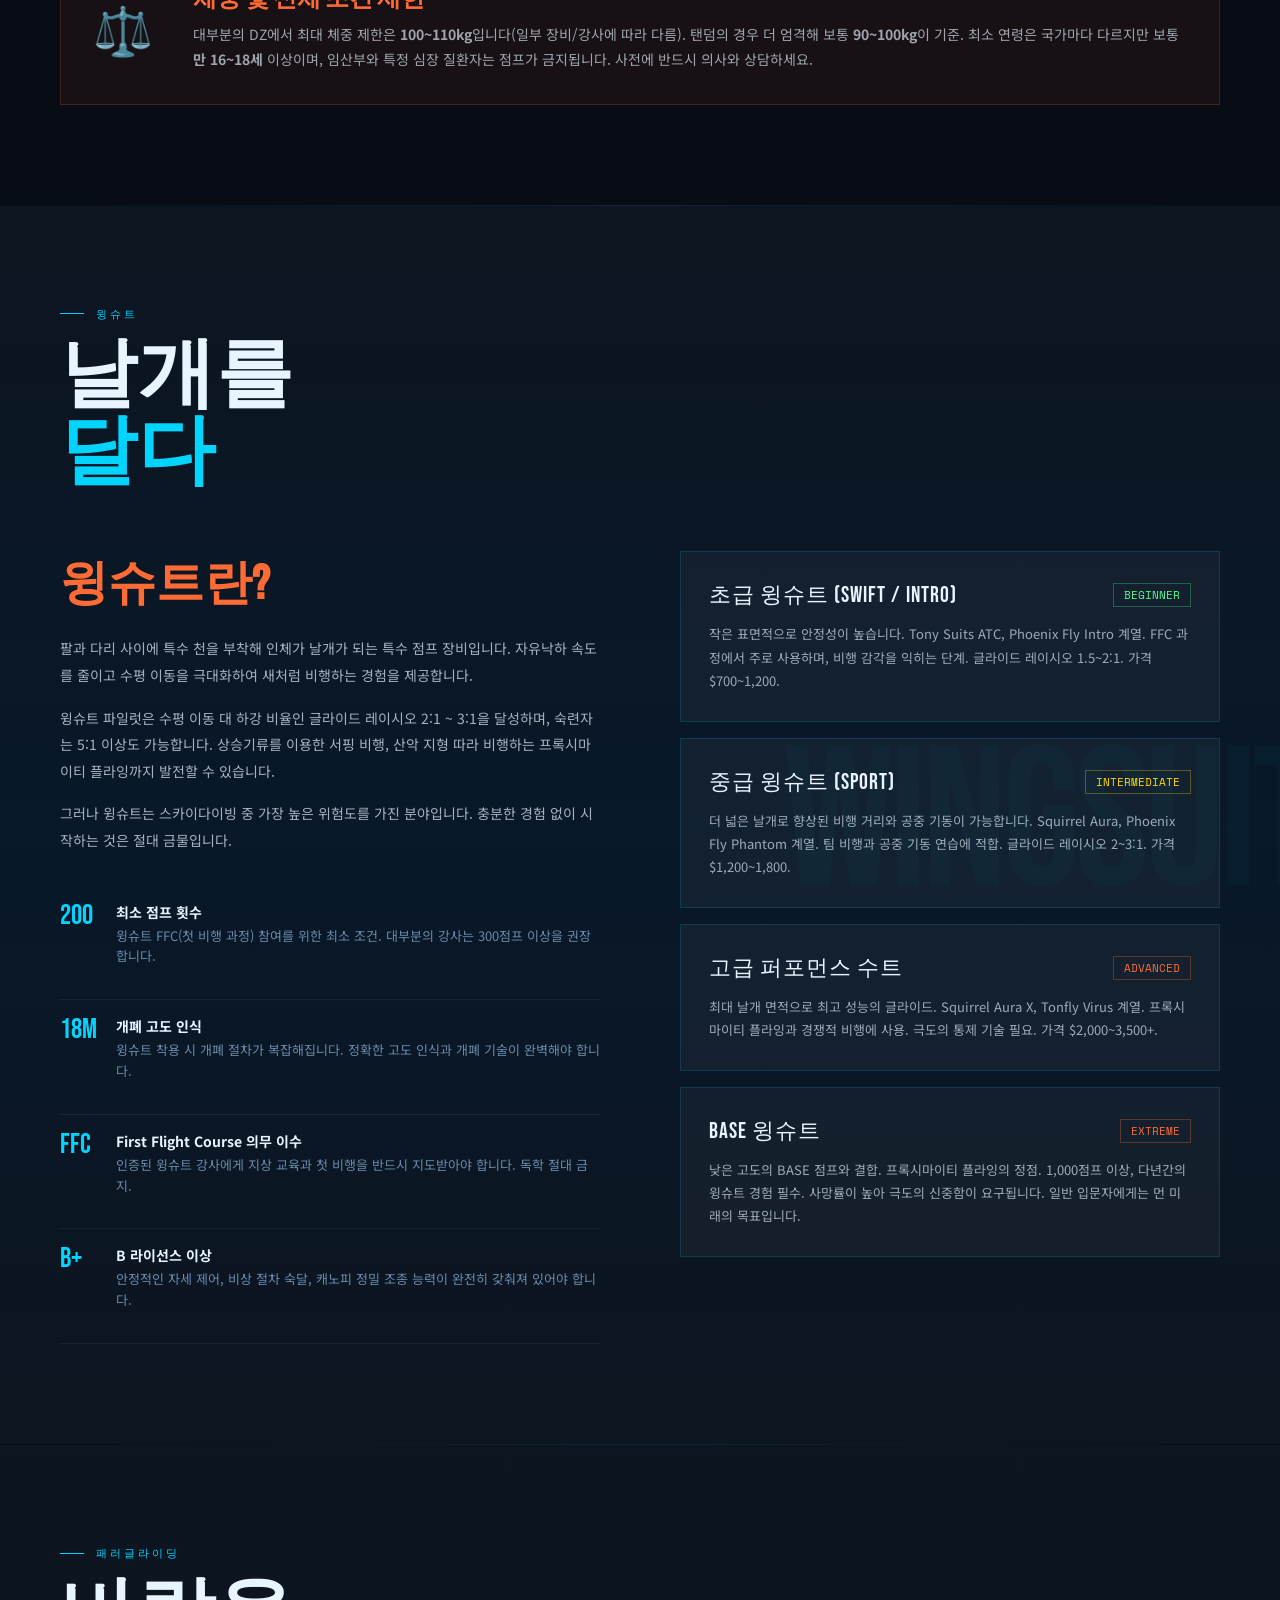
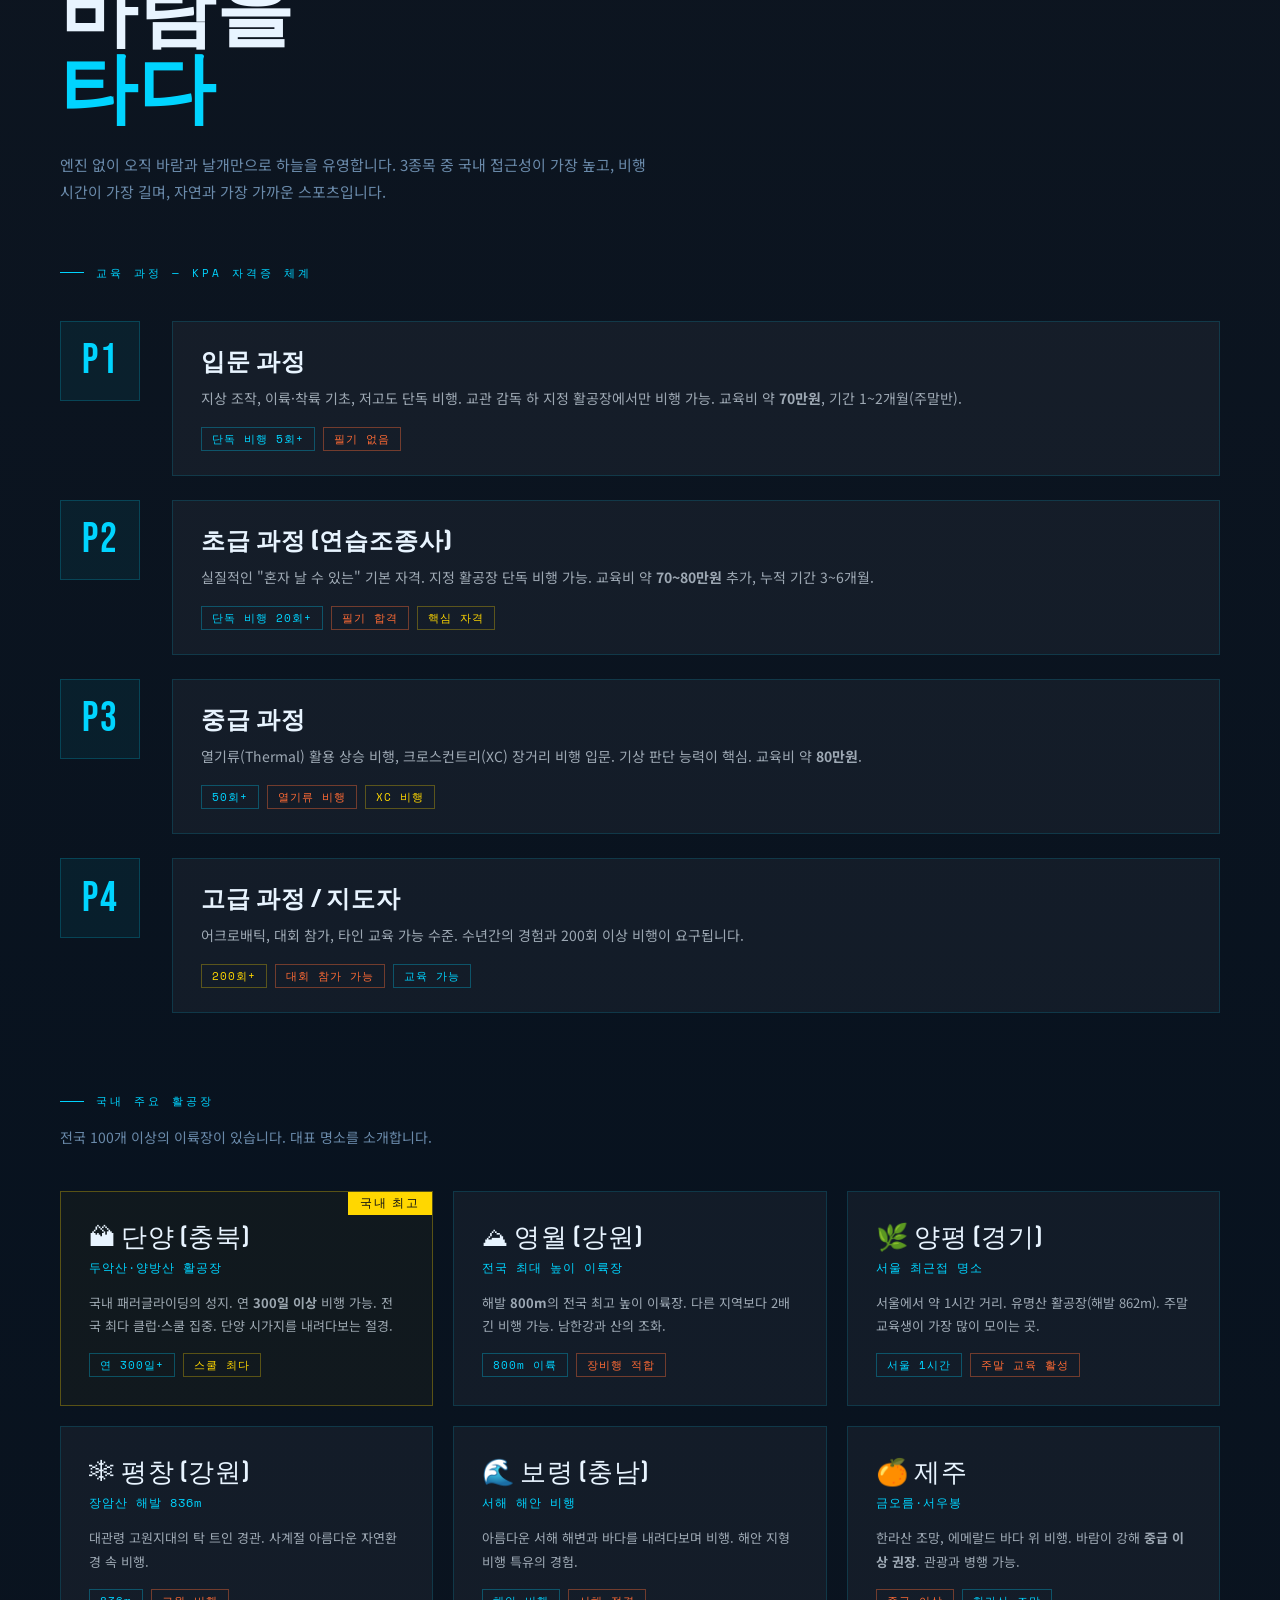
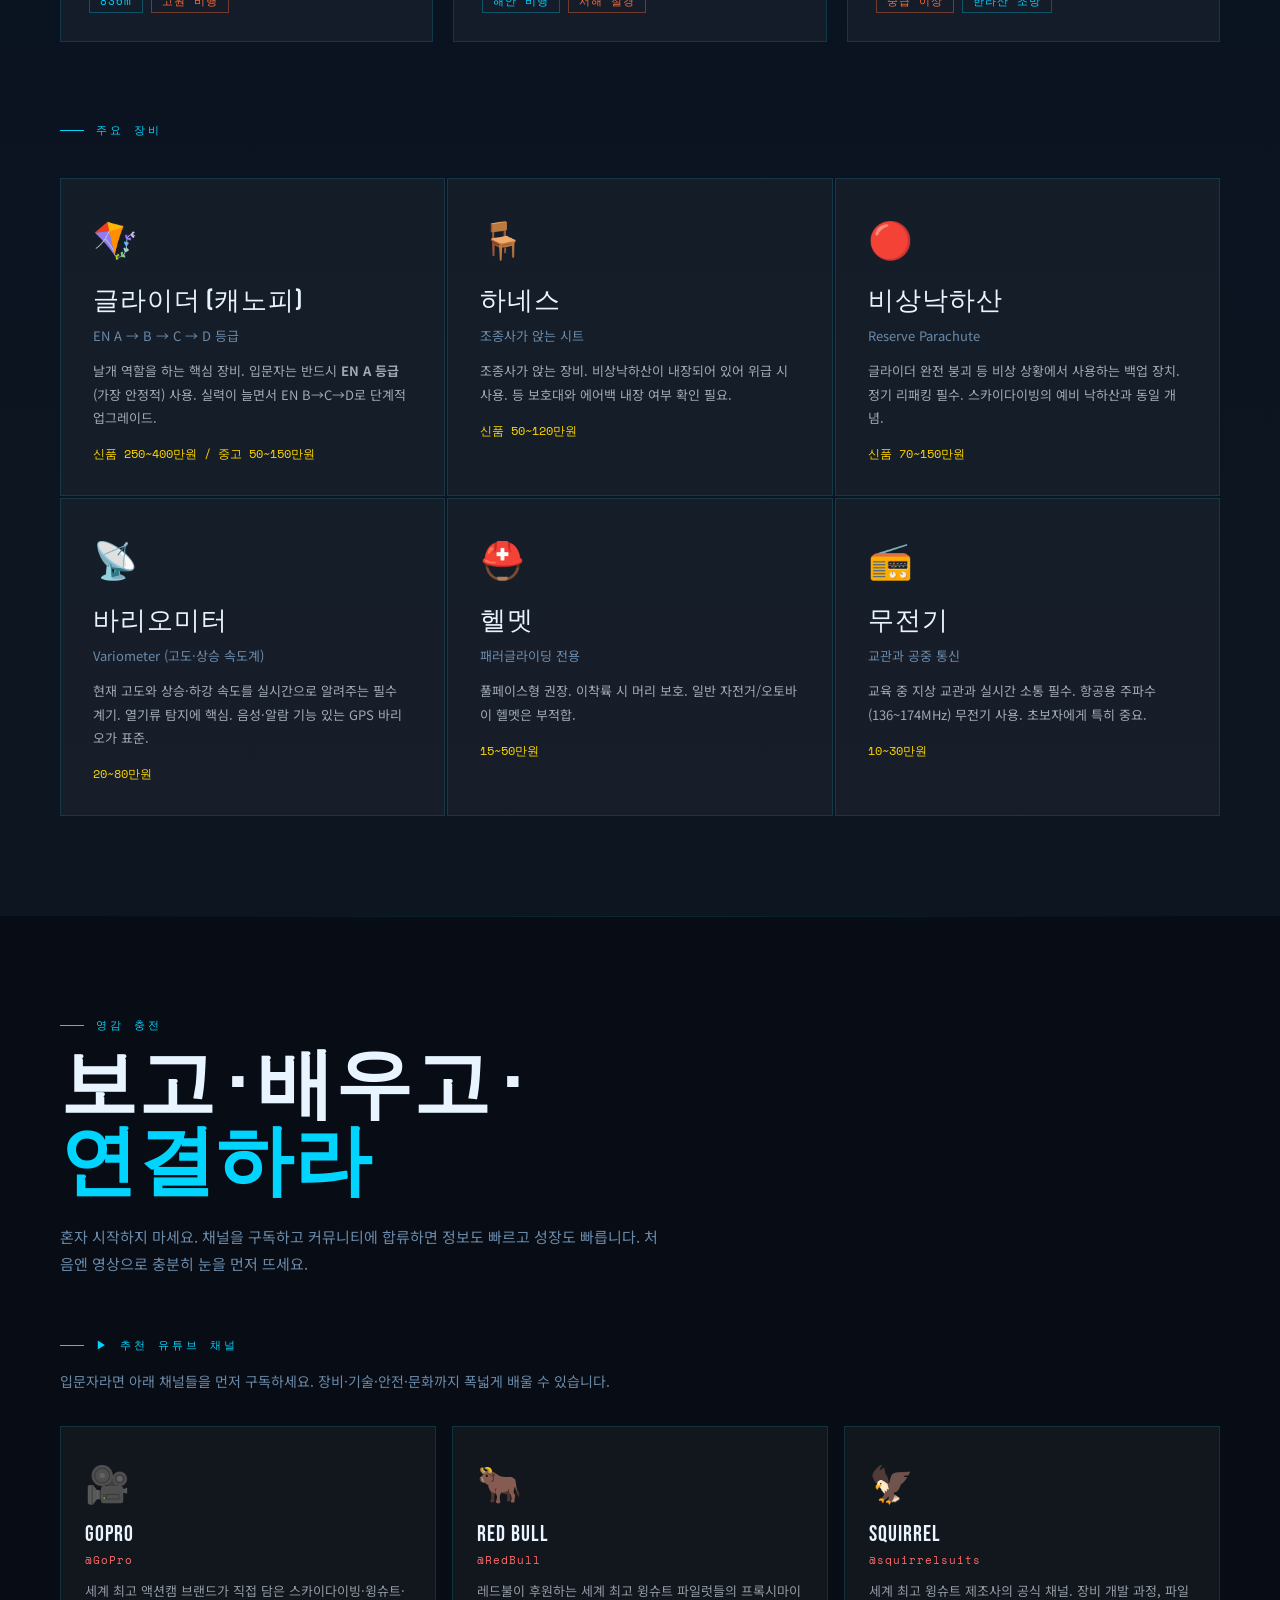
==== commit 545fbbb8: "fix: 국내 스카이다이빙 DZ 정보를 검색 기반 실제 데이터로 전면 수정 - 잘못된 정보(연천, 논산) 제거 - 스카이다이브코리아(스카이어드벤처): 충주 앙성면, USPA 공인," ====
--- a/index.html
+++ b/index.html
@@ -1721,56 +1721,45 @@
 
   <!-- 스카이다이빙 DZ -->
   <div class="section-tag" style="margin-top:60px;">🪂 스카이다이빙 — 국내 Drop Zone</div>
-  <p style="font-size:14px;color:var(--text-muted);margin:16px 0 32px;line-height:1.8;">국내 스카이다이빙 DZ는 소규모·클럽 중심으로 운영됩니다. 시즌(봄~가을) 및 날씨에 따라 운영일이 다르므로 방문 전 반드시 확인하세요.</p>
+  <p style="font-size:14px;color:var(--text-muted);margin:16px 0 32px;line-height:1.8;">국내 정식 스카이다이빙 DZ는 수가 적습니다. 스카이다이브코리아(충주)가 국내 유일 USPA 국제 공인 DZ이며, 한국스카이다이빙아카데미가 미사리·남원·예천 DZ를 운영합니다. 시즌(봄~가을) 및 날씨에 따라 운영일이 다르므로 방문 전 반드시 확인하세요.</p>
   <div class="inst-grid animate-in">
     <div class="inst-card featured-sky">
-      <span class="inst-type-badge badge-sky">SKYDIVING DZ</span>
-      <div class="inst-name">연천 항공레저스포츠센터</div>
-      <div class="inst-location">📍 경기도 연천군 — 수도권 최근접 DZ</div>
-      <p class="inst-body">국내 대표 스카이다이빙 Drop Zone. 탠덤 체험부터 AFF 교육과정까지 운영. 한국인 강사 보유로 언어 장벽 없이 교육 가능. 수도권에서 차량으로 1시간 내외.</p>
-      <div class="inst-offers">
-        <span class="tag blue">탠덤 체험</span>
-        <span class="tag blue">AFF 교육</span>
-        <span class="tag">한국어 가능</span>
-        <span class="tag gold">수도권 접근</span>
-      </div>
-      <a href="https://search.naver.com/search.naver?query=연천+스카이다이빙+항공레저스포츠센터" class="inst-link" target="_blank" rel="noopener">네이버에서 찾기 →</a>
-    </div>
-    <div class="inst-card">
-      <span class="inst-type-badge badge-sky">SKYDIVING DZ</span>
-      <div class="inst-name">논산 스카이다이빙센터</div>
-      <div class="inst-location">📍 충남 논산시 — 충청권 대표 DZ</div>
-      <p class="inst-body">충청권 대표 스카이다이빙 거점. AFF 전 과정 교육과 펀점프(라이선스 보유자 자유점프) 운영. 넓은 착지 지역과 정돈된 교육 환경. 주말 집중 교육 프로그램 운영.</p>
+      <span class="inst-type-badge badge-sky">USPA 국제 공인 DZ</span>
+      <div class="inst-name">스카이다이브코리아 (스카이어드벤처)</div>
+      <div class="inst-location">📍 충북 충주시 앙성면 단암길 19-1</div>
+      <p class="inst-body">국내 유일 USPA(미국낙하산협회) 국제 공인 스카이다이빙 Drop Zone. 전용 항공기 보유, 체험 무사고 업체. 국가대표급 전문 강사진. 탠덤·AFF 교육·펀점프·방송촬영 가능. 탠덤 3,800m 기준 약 77~88만원.</p>
       <div class="inst-offers">
         <span class="tag blue">탠덤 체험</span>
         <span class="tag blue">AFF 교육</span>
         <span class="tag">펀 점프</span>
-      </div>
-      <a href="https://search.naver.com/search.naver?query=논산+스카이다이빙" class="inst-link" target="_blank" rel="noopener">네이버에서 찾기 →</a>
+        <span class="tag gold">USPA 공인</span>
+      </div>
+      <a href="https://www.skydivekorea.com" class="inst-link" target="_blank" rel="noopener">공식 홈페이지 →</a>
+      <a href="https://pf.kakao.com/_TxesXu" class="inst-link" style="margin-top:8px;display:inline-block;" target="_blank" rel="noopener">카카오 채널 →</a>
     </div>
     <div class="inst-card">
-      <span class="inst-type-badge badge-sky">SKYDIVING DZ</span>
-      <div class="inst-name">충주 스카이다이브 센터</div>
-      <div class="inst-location">📍 충북 충주시 — 중부권 거점 DZ</div>
-      <p class="inst-body">충청북도 충주에 위치한 스카이다이빙 센터. 탠덤 체험 및 AFF 교육 운영. 중부권 접근성이 좋아 대전·청주·원주 등 인근 지역에서 많이 찾는 DZ.</p>
+      <span class="inst-type-badge badge-sky">SKYDIVING ACADEMY</span>
+      <div class="inst-name">한국스카이다이빙아카데미</div>
+      <div class="inst-location">📍 미사리(경기) · 남원(전남) · 예천(경북) DZ</div>
+      <p class="inst-body">국내 복수 DZ 보유 스카이다이빙 교육기관. 미사리 DZ는 한강 인접 헬리콥터 강하(8,000~9,000ft), 남원·예천 DZ는 13,000ft 고도 운영. AFF 과정 Category A~H 체계적 교육.</p>
       <div class="inst-offers">
         <span class="tag blue">탠덤 체험</span>
         <span class="tag blue">AFF 교육</span>
-        <span class="tag">중부권 접근</span>
-      </div>
-      <a href="https://search.naver.com/search.naver?query=충주+스카이다이브+센터" class="inst-link" target="_blank" rel="noopener">네이버에서 찾기 →</a>
+        <span class="tag">3개 DZ 운영</span>
+      </div>
+      <a href="http://www.koreaskydiving.com" class="inst-link" target="_blank" rel="noopener">공식 홈페이지 →</a>
     </div>
     <div class="inst-card">
-      <span class="inst-type-badge badge-sky">ASSOCIATION</span>
-      <div class="inst-name">한국항공스포츠협회 (KAFA)</div>
-      <div class="inst-location">📋 국내 스카이다이빙 공식 관할 단체</div>
-      <p class="inst-body">국내 스카이다이빙·낙하산 스포츠 공식 인가 기관. 인가 DZ 목록, 국내 라이선스 체계, 안전 규정 확인 가능. 교육기관 등록 여부를 반드시 협회를 통해 확인하세요.</p>
+      <span class="inst-type-badge badge-sky">OFFICIAL ASSOCIATION</span>
+      <div class="inst-name">한국스카이다이빙협회 (KPA)</div>
+      <div class="inst-location">📋 국내 스카이다이빙 공식 관할 협회</div>
+      <p class="inst-body">국내 스카이다이빙·낙하산 스포츠 공식 인가 기관. 인가 DZ 목록, 라이선스 체계, 안전 규정, 안전 포럼 운영. 교육기관 등록 여부는 반드시 이 협회를 통해 먼저 확인하세요.</p>
       <div class="inst-offers">
-        <span class="tag gold">공식 인가 기관</span>
-        <span class="tag blue">DZ 목록 조회</span>
-        <span class="tag">라이선스 정보</span>
-      </div>
-      <a href="https://search.naver.com/search.naver?query=한국항공스포츠협회+KAFA+스카이다이빙" class="inst-link" target="_blank" rel="noopener">네이버에서 찾기 →</a>
+        <span class="tag gold">국내 공식 협회</span>
+        <span class="tag blue">인가 DZ 목록</span>
+        <span class="tag">안전 포럼</span>
+      </div>
+      <a href="https://www.kpa.or.kr" class="inst-link" target="_blank" rel="noopener">협회 공식 사이트 →</a>
     </div>
   </div>
 
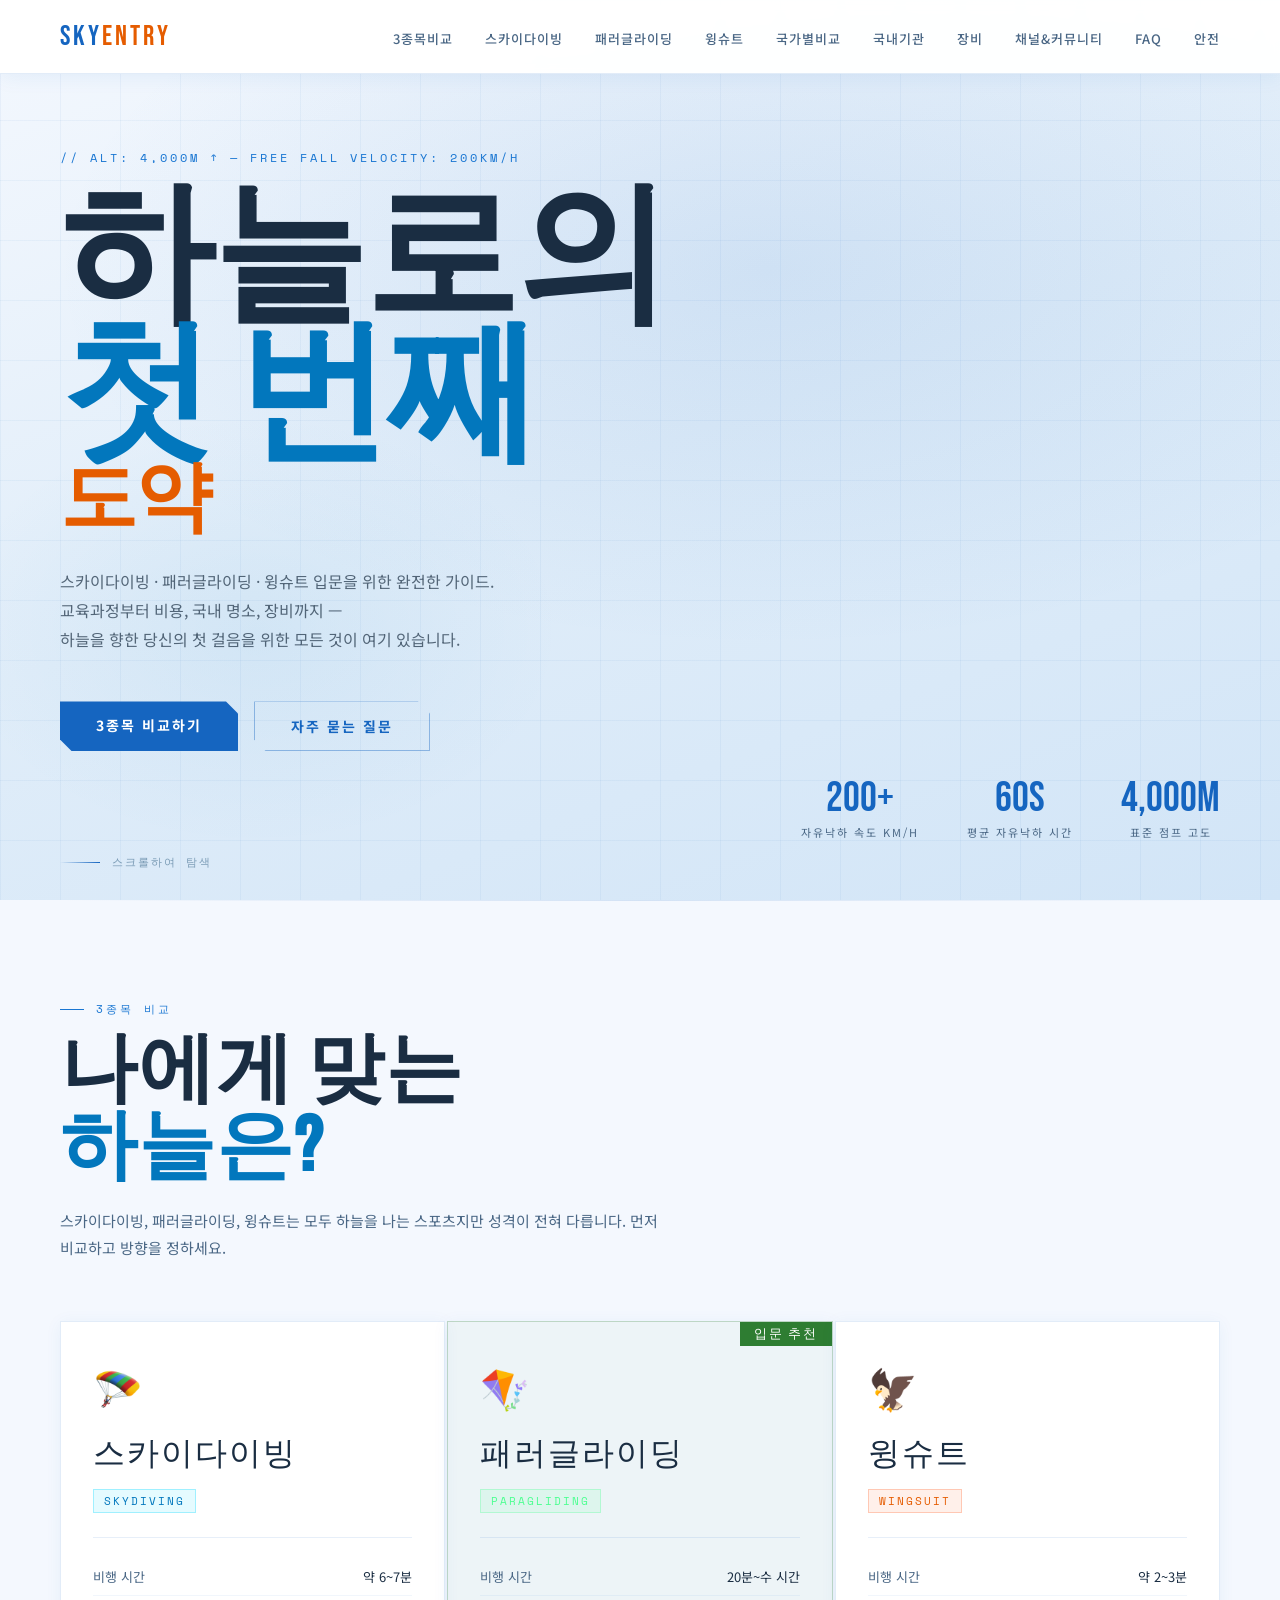
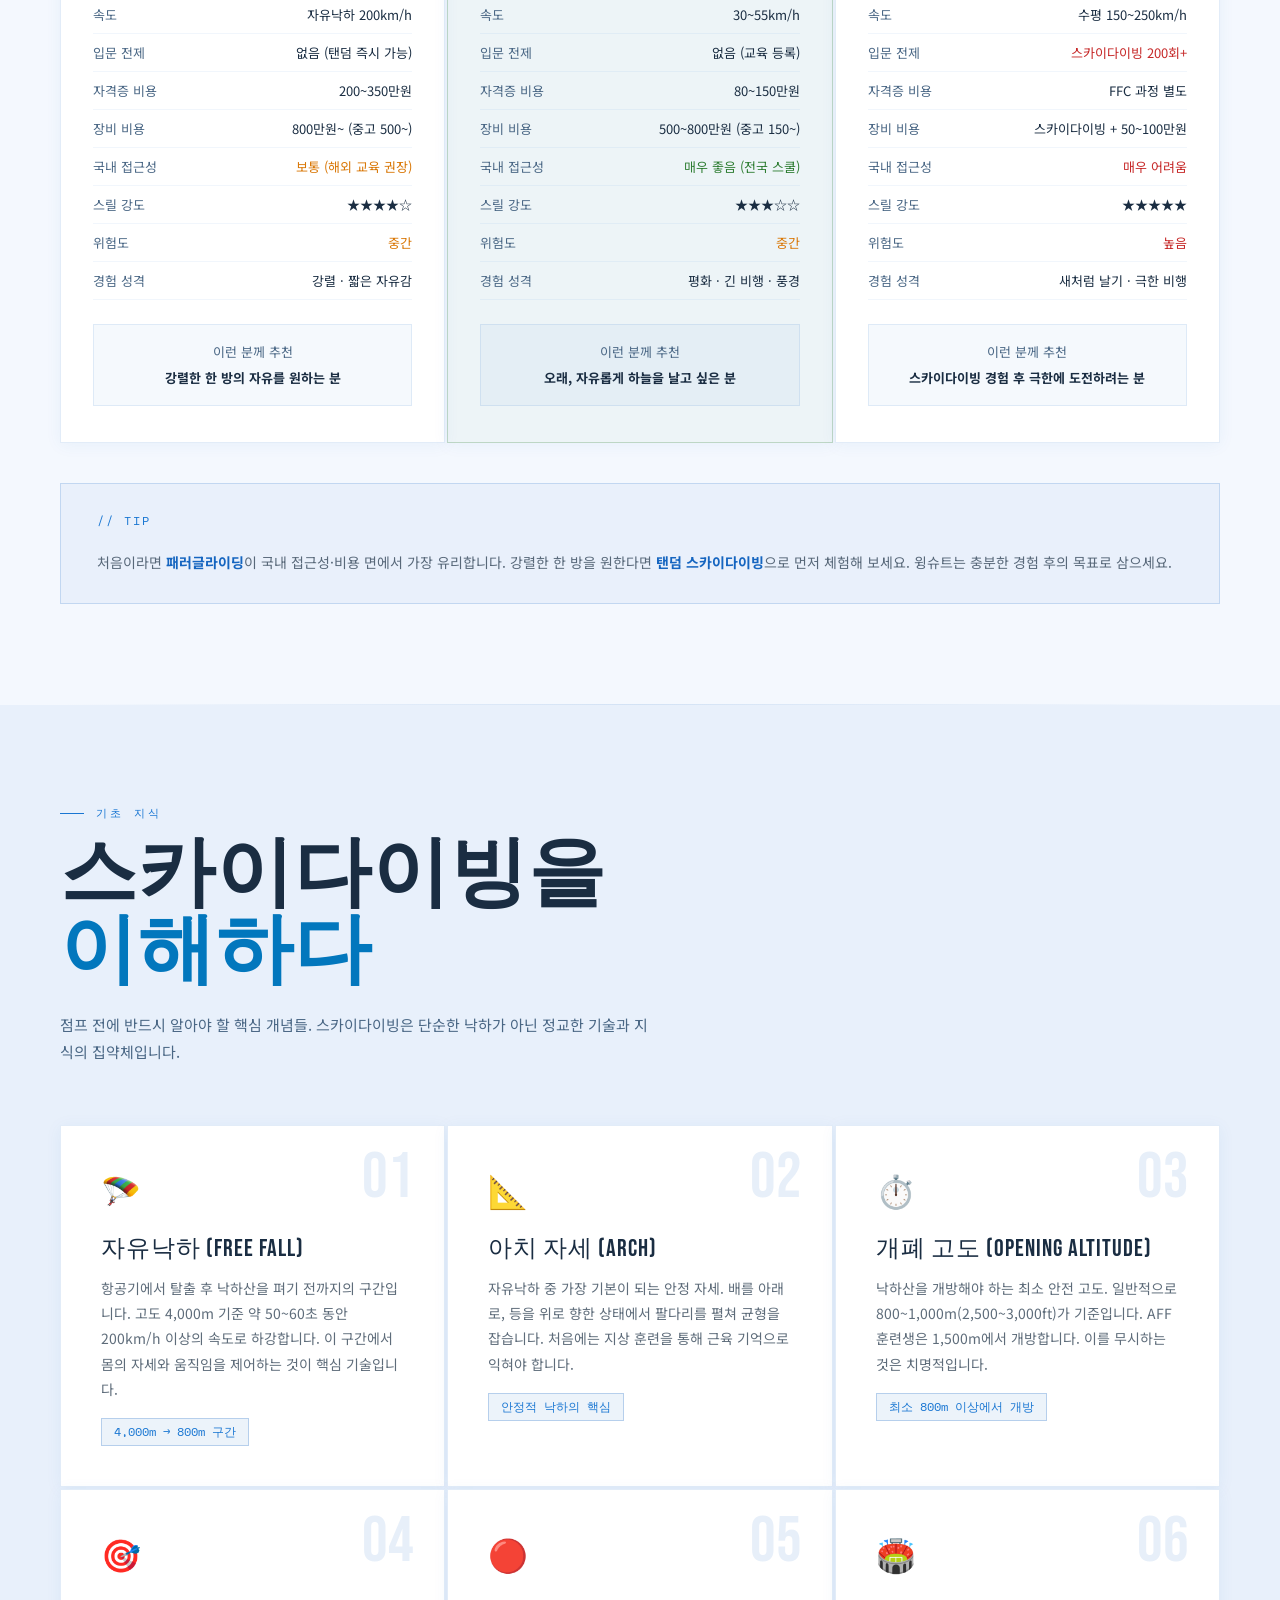
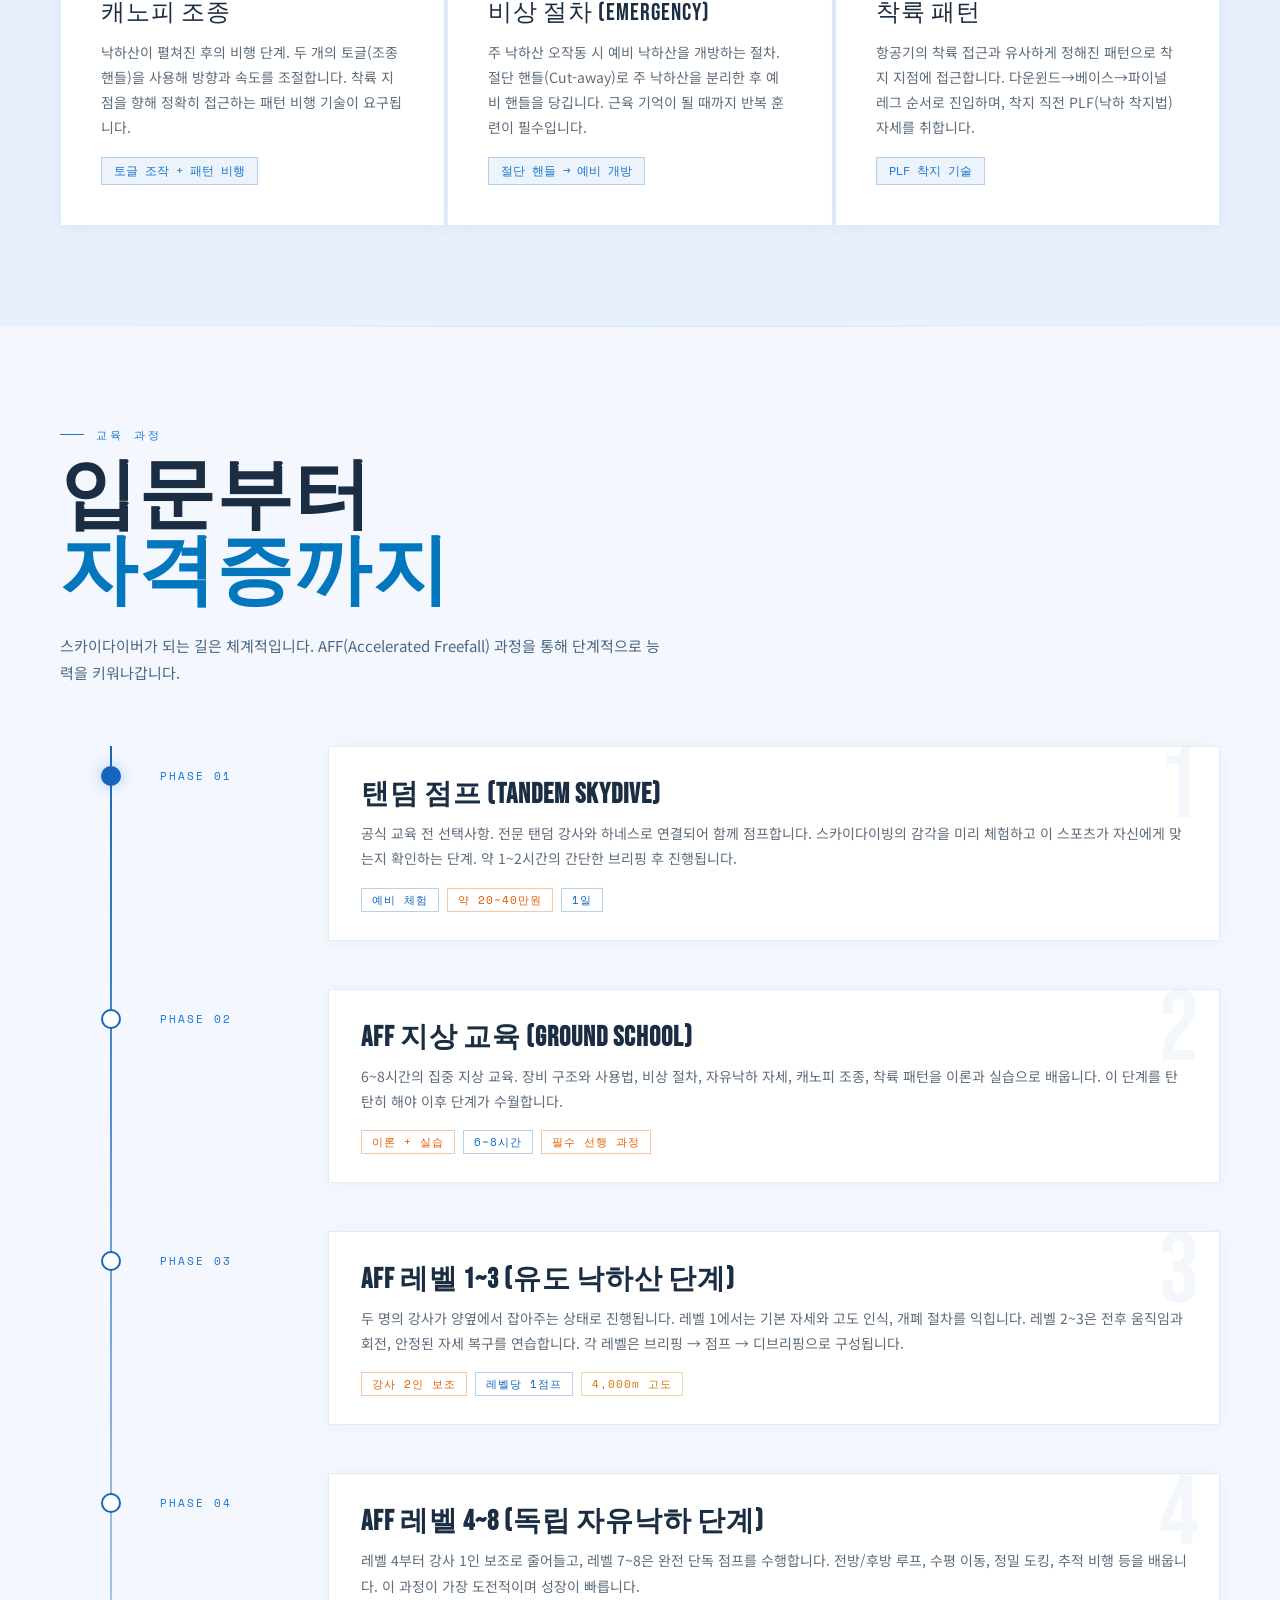
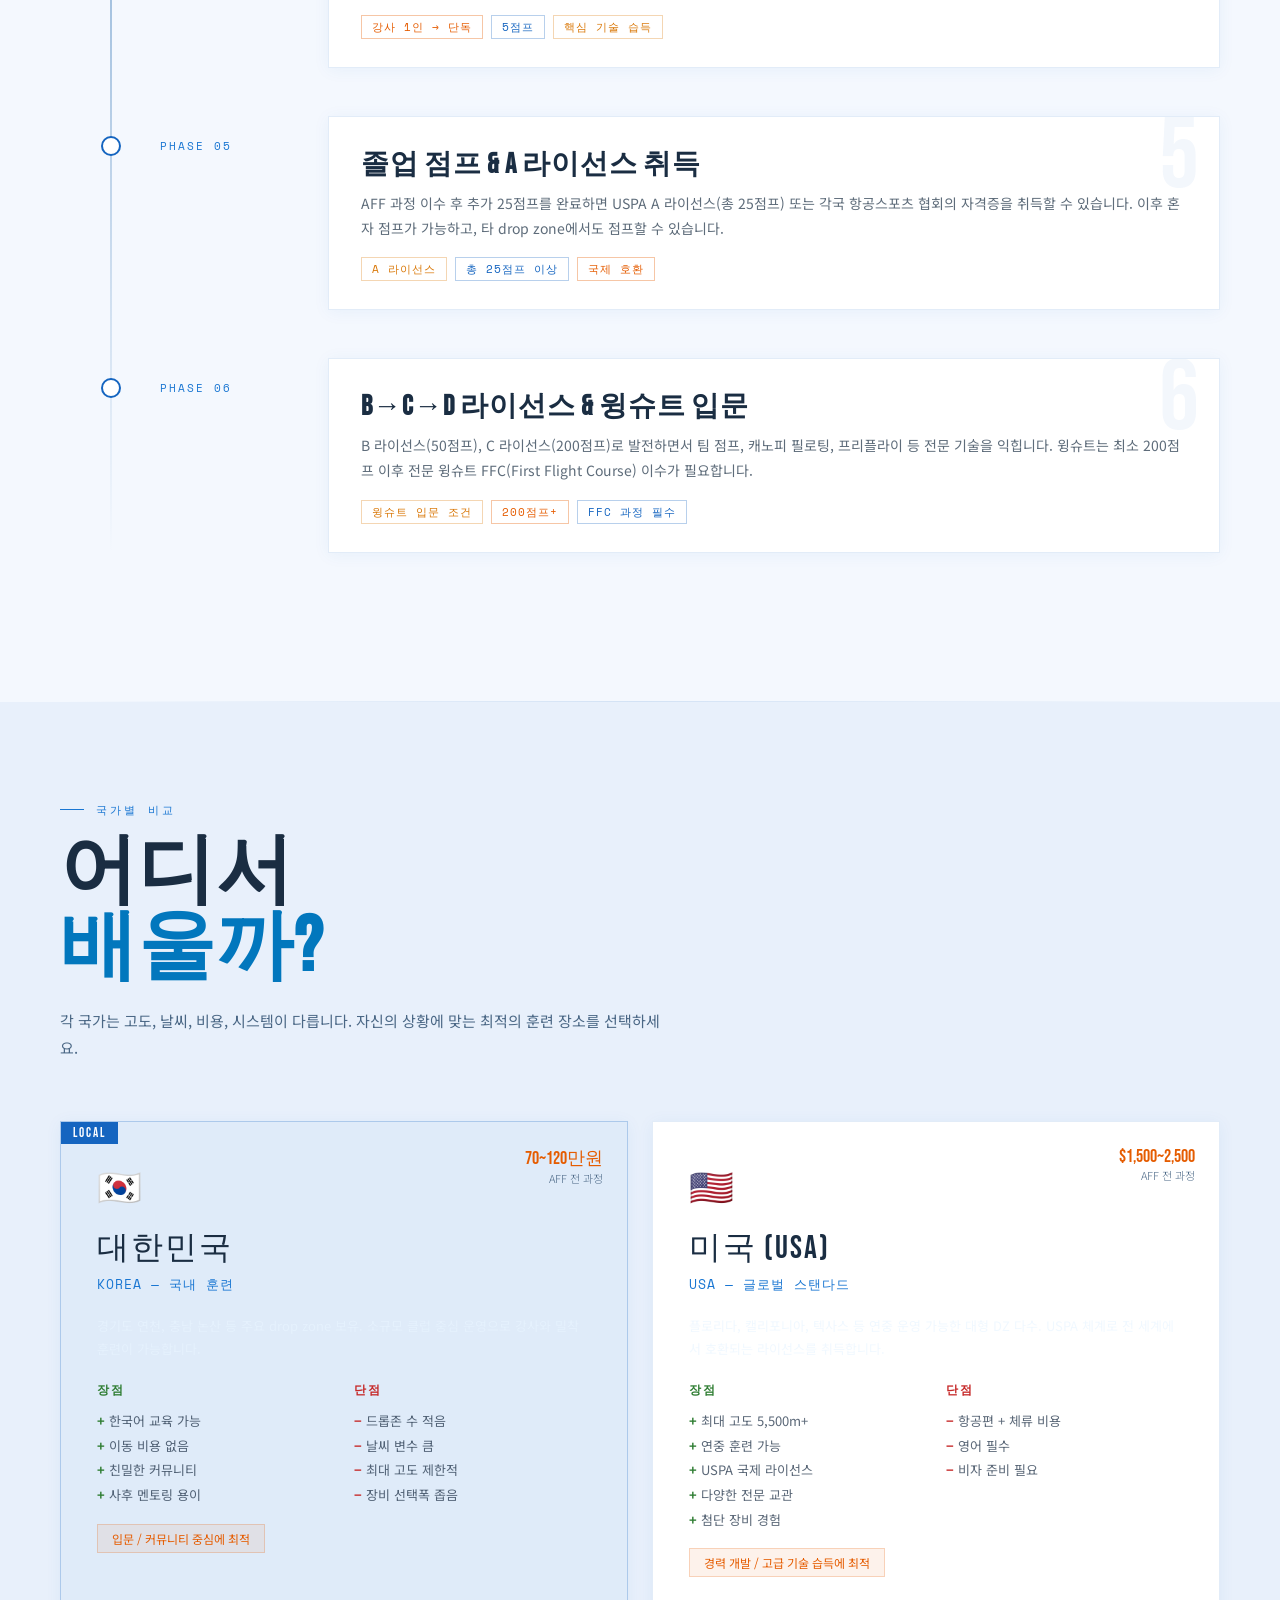
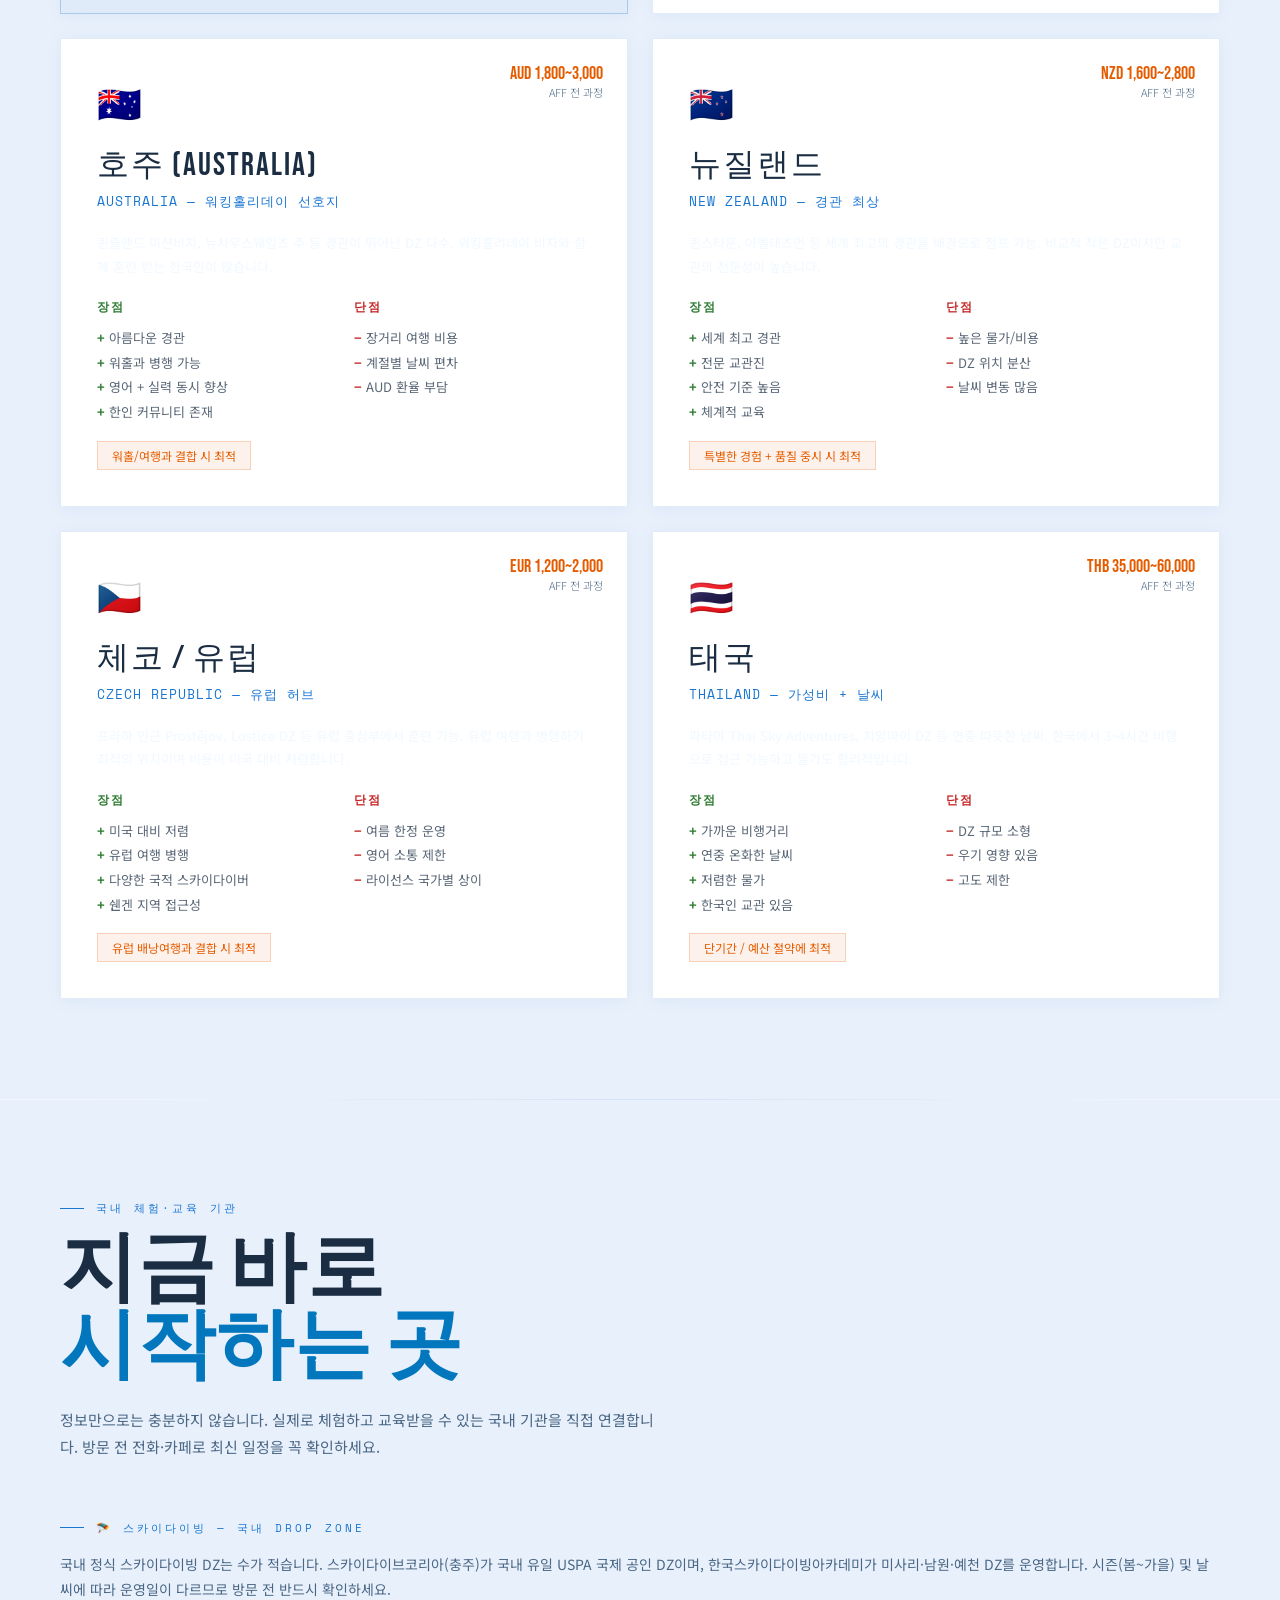
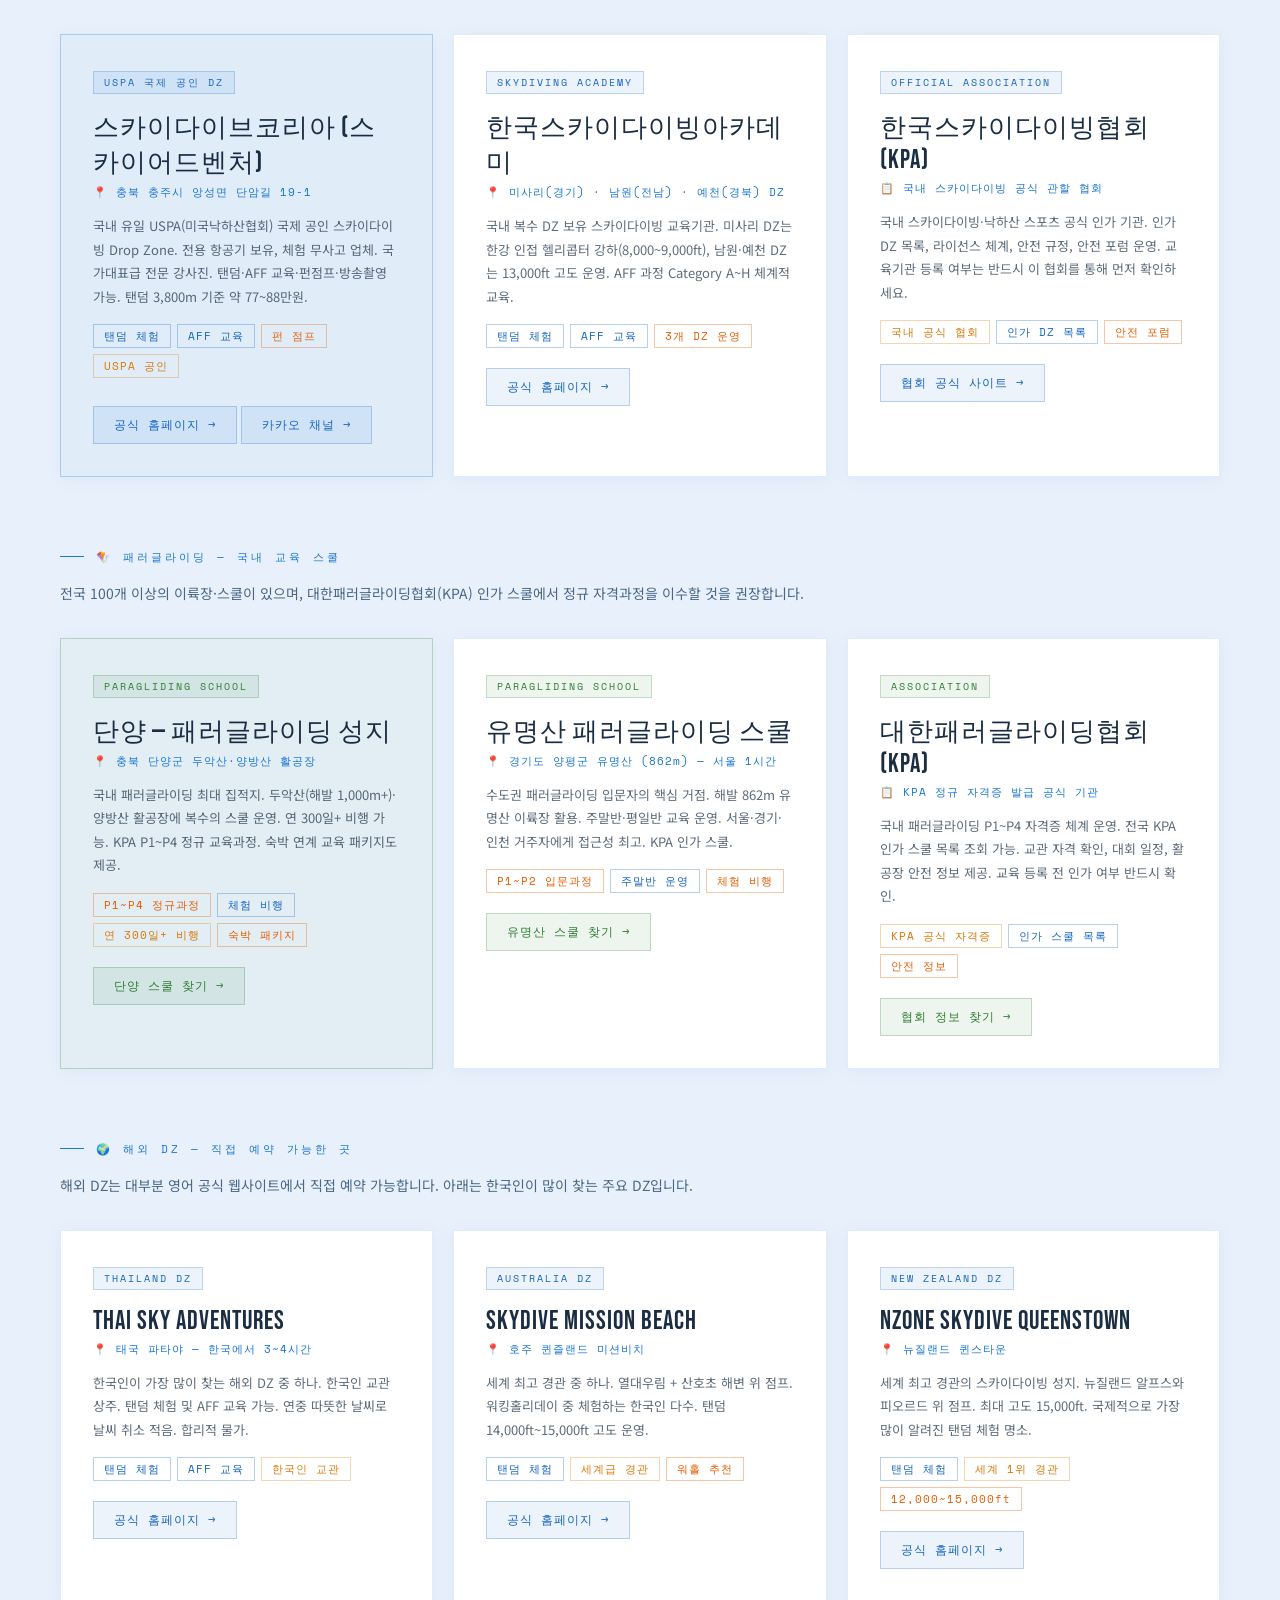
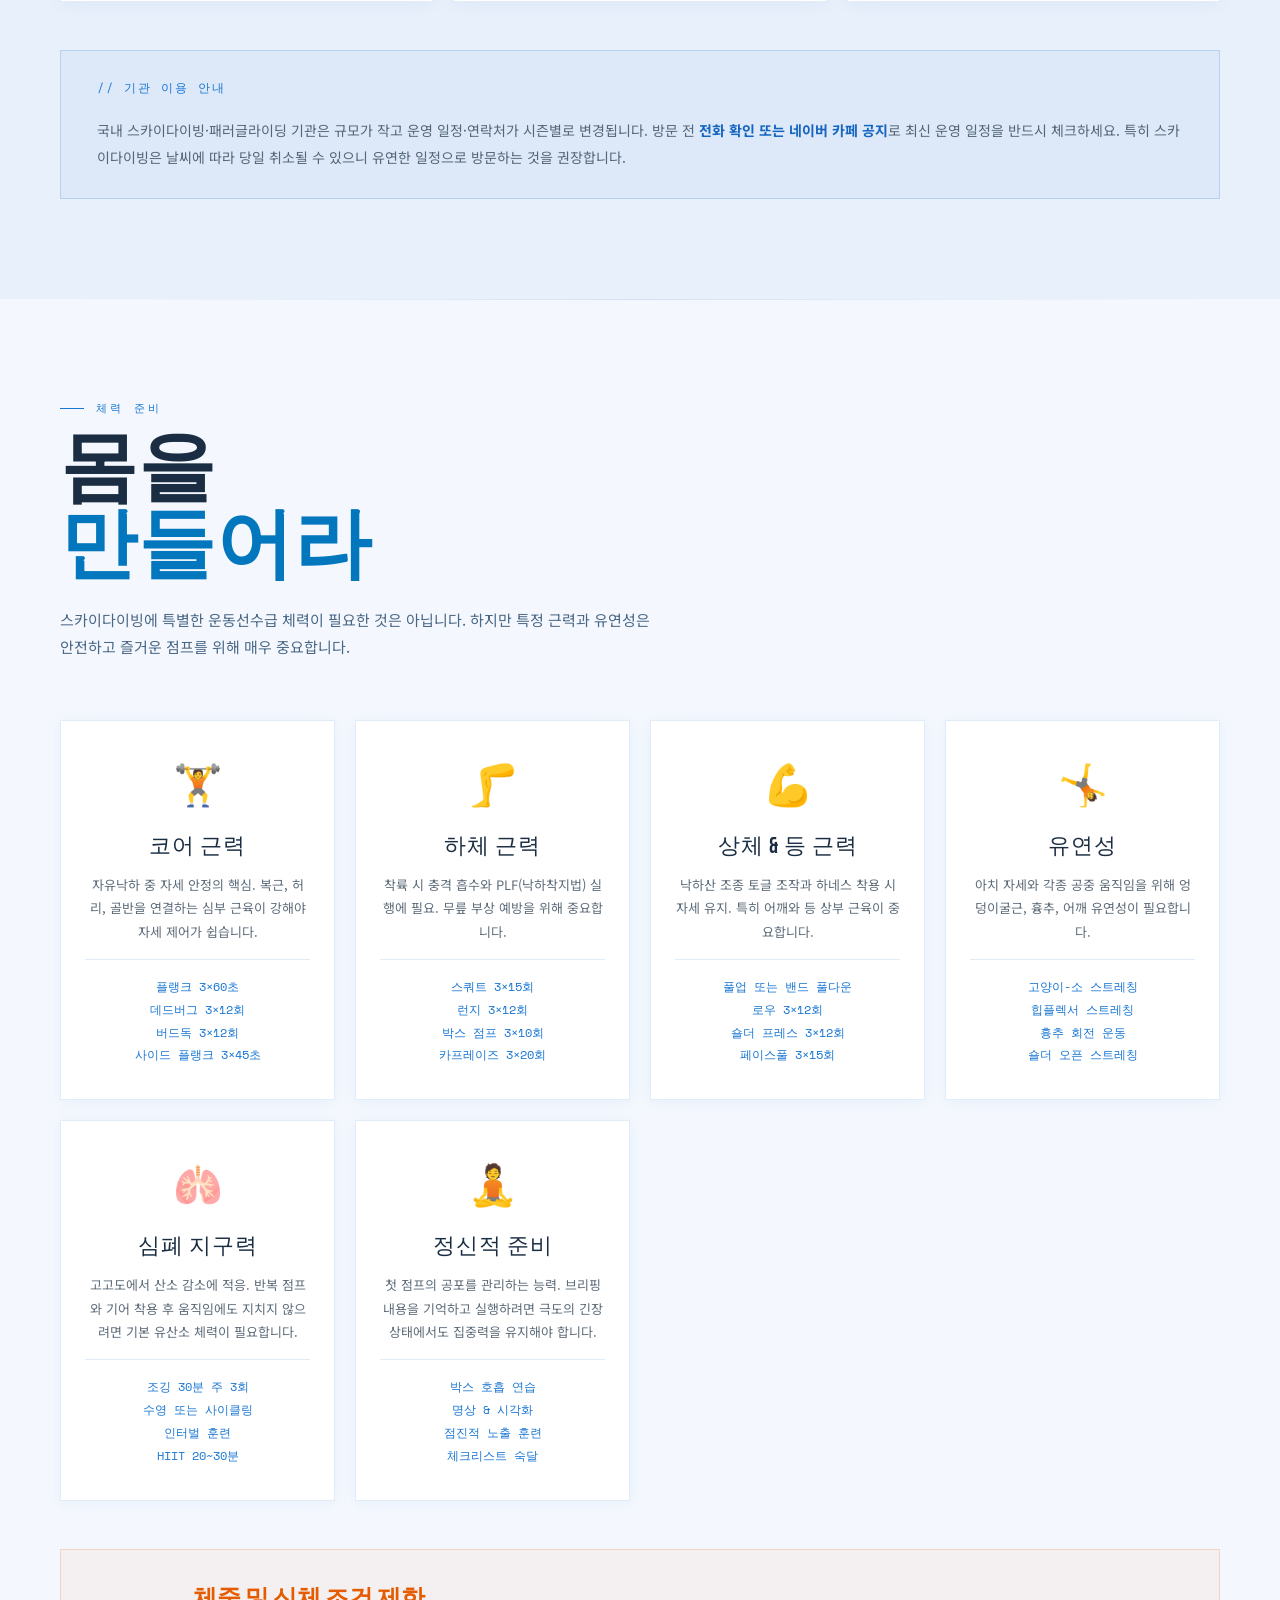
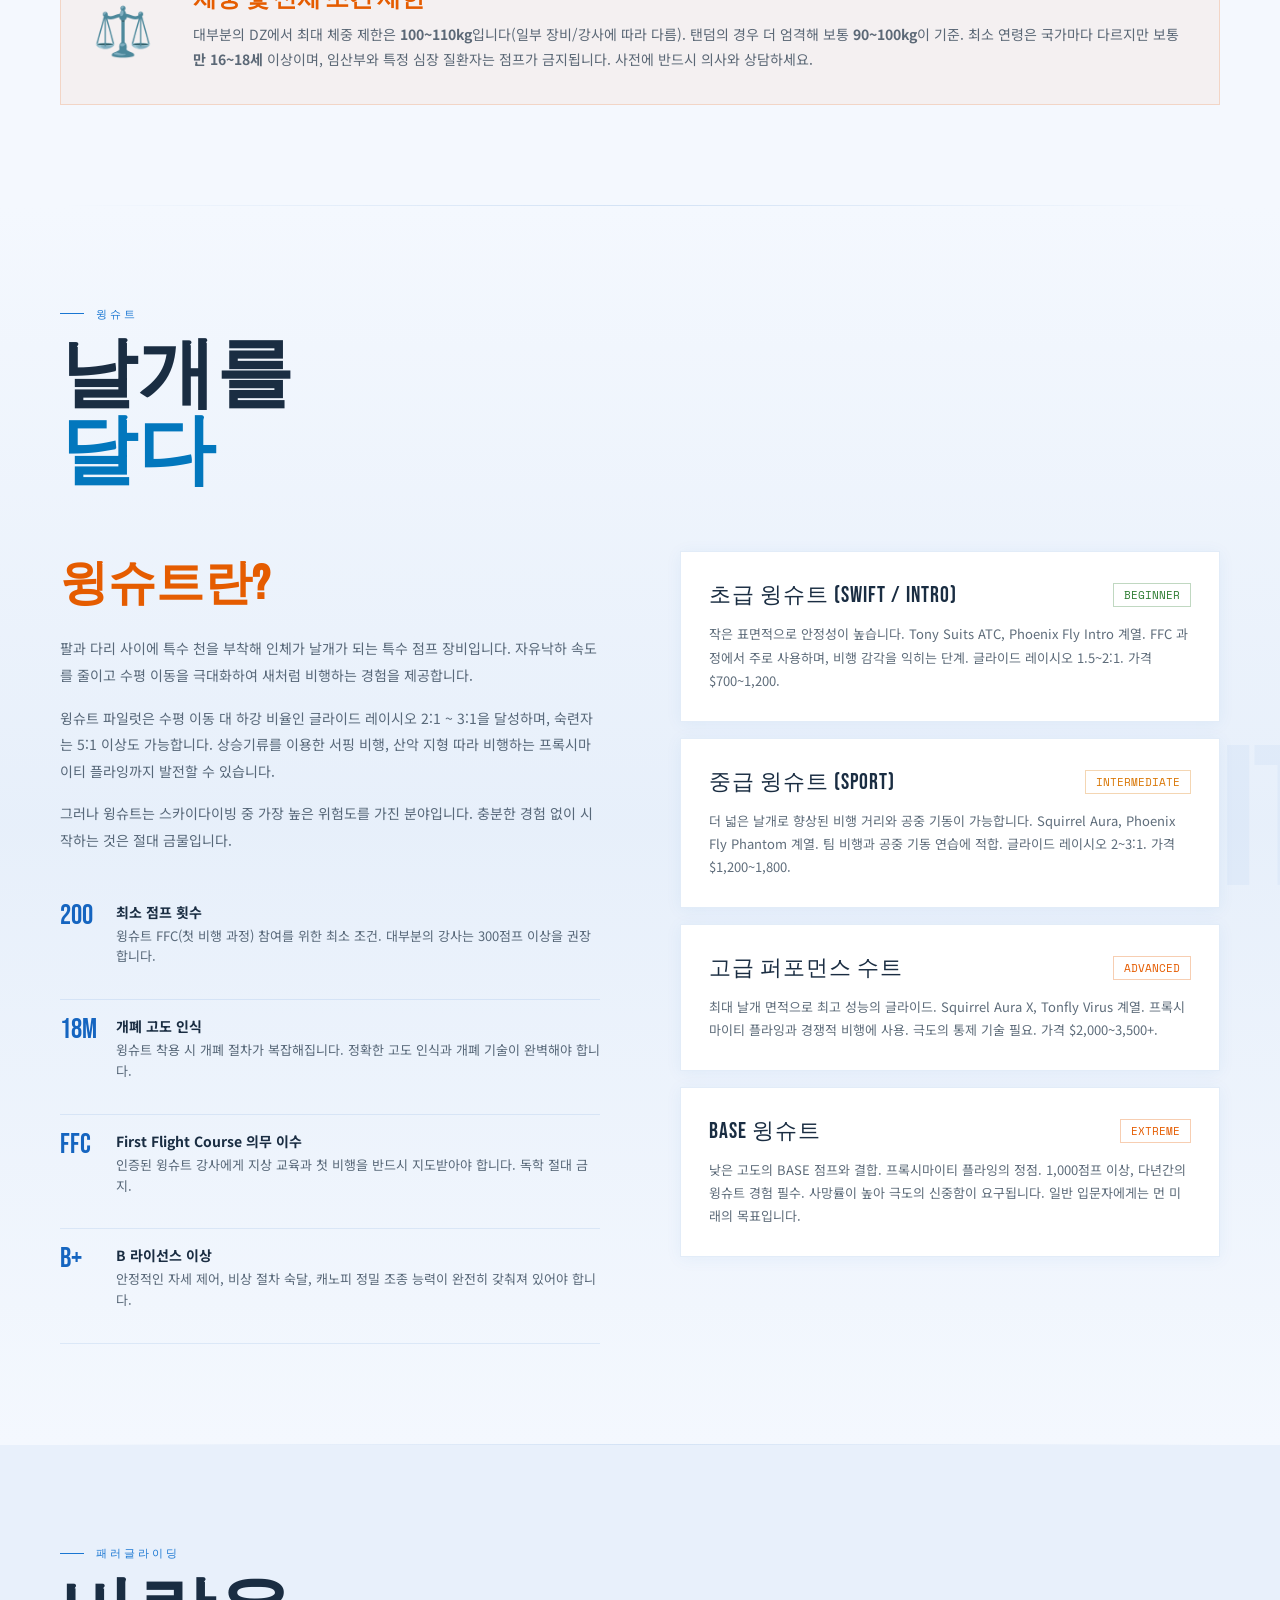
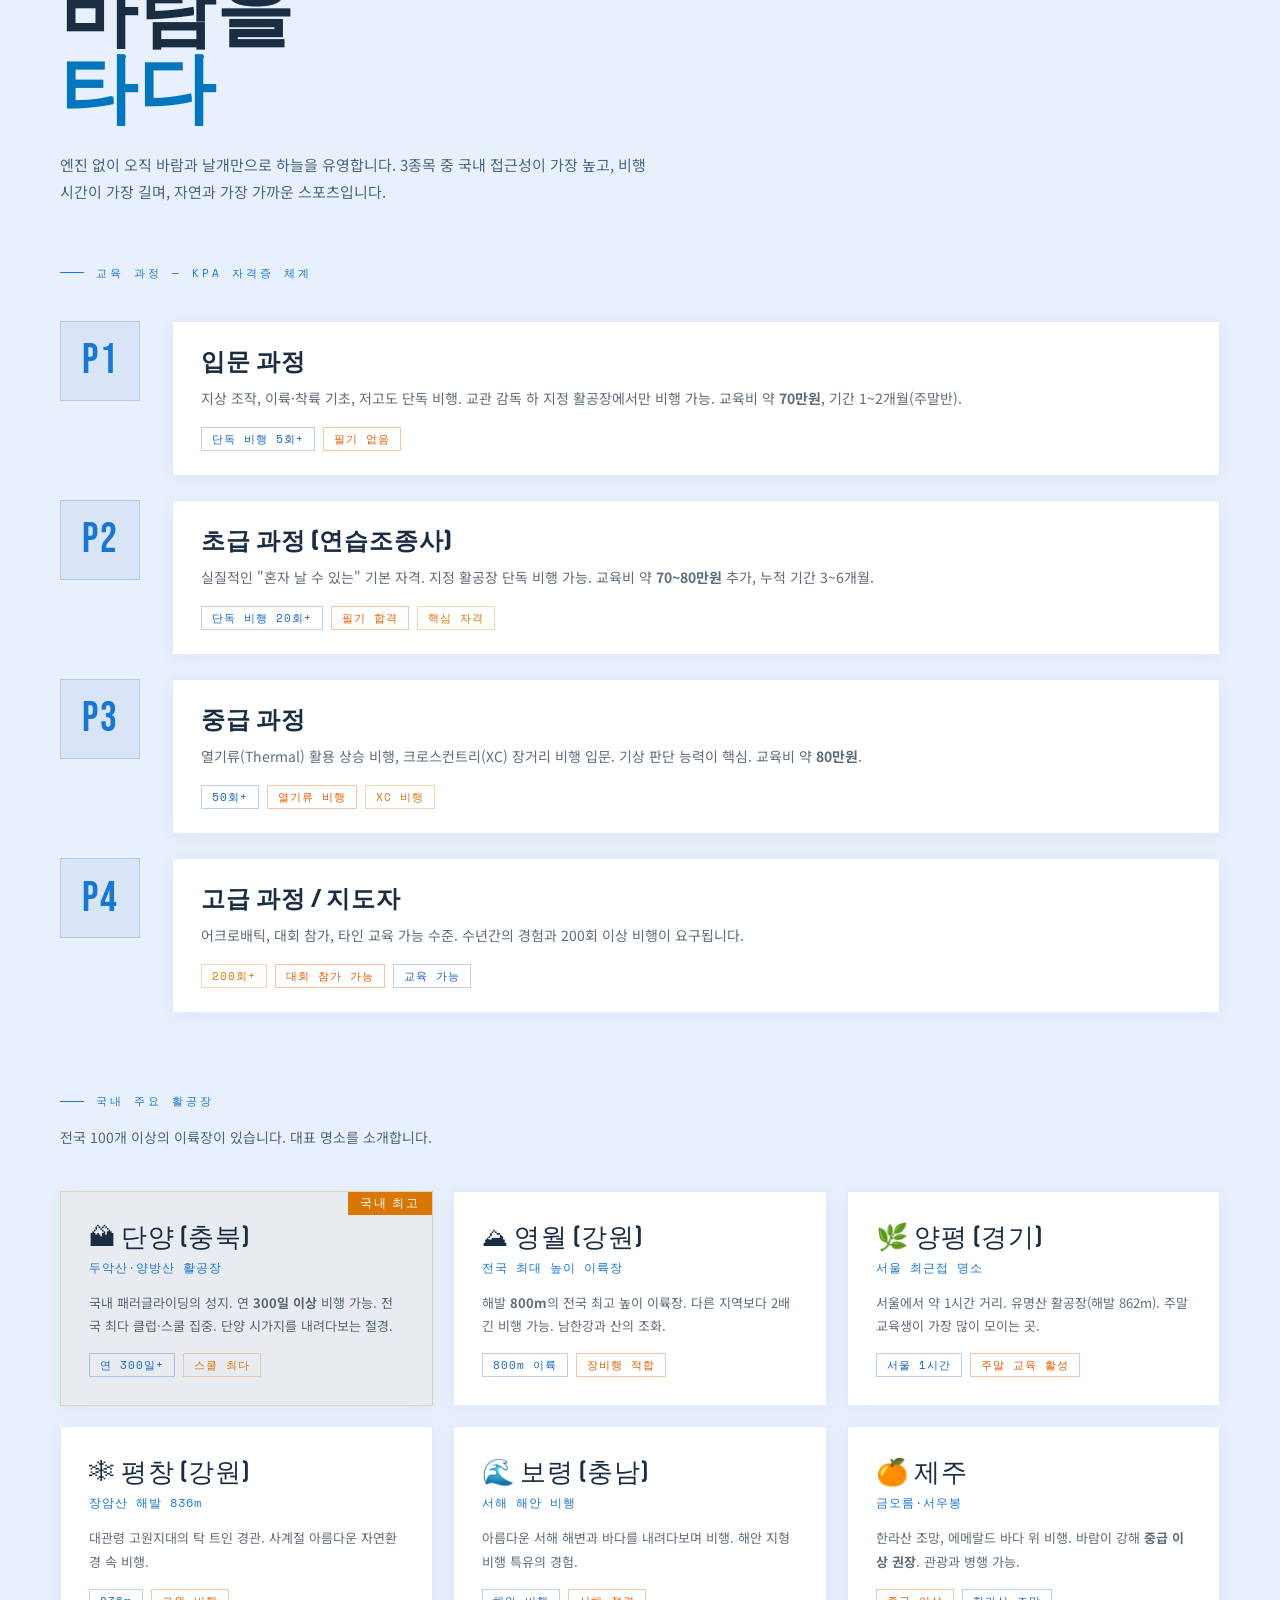
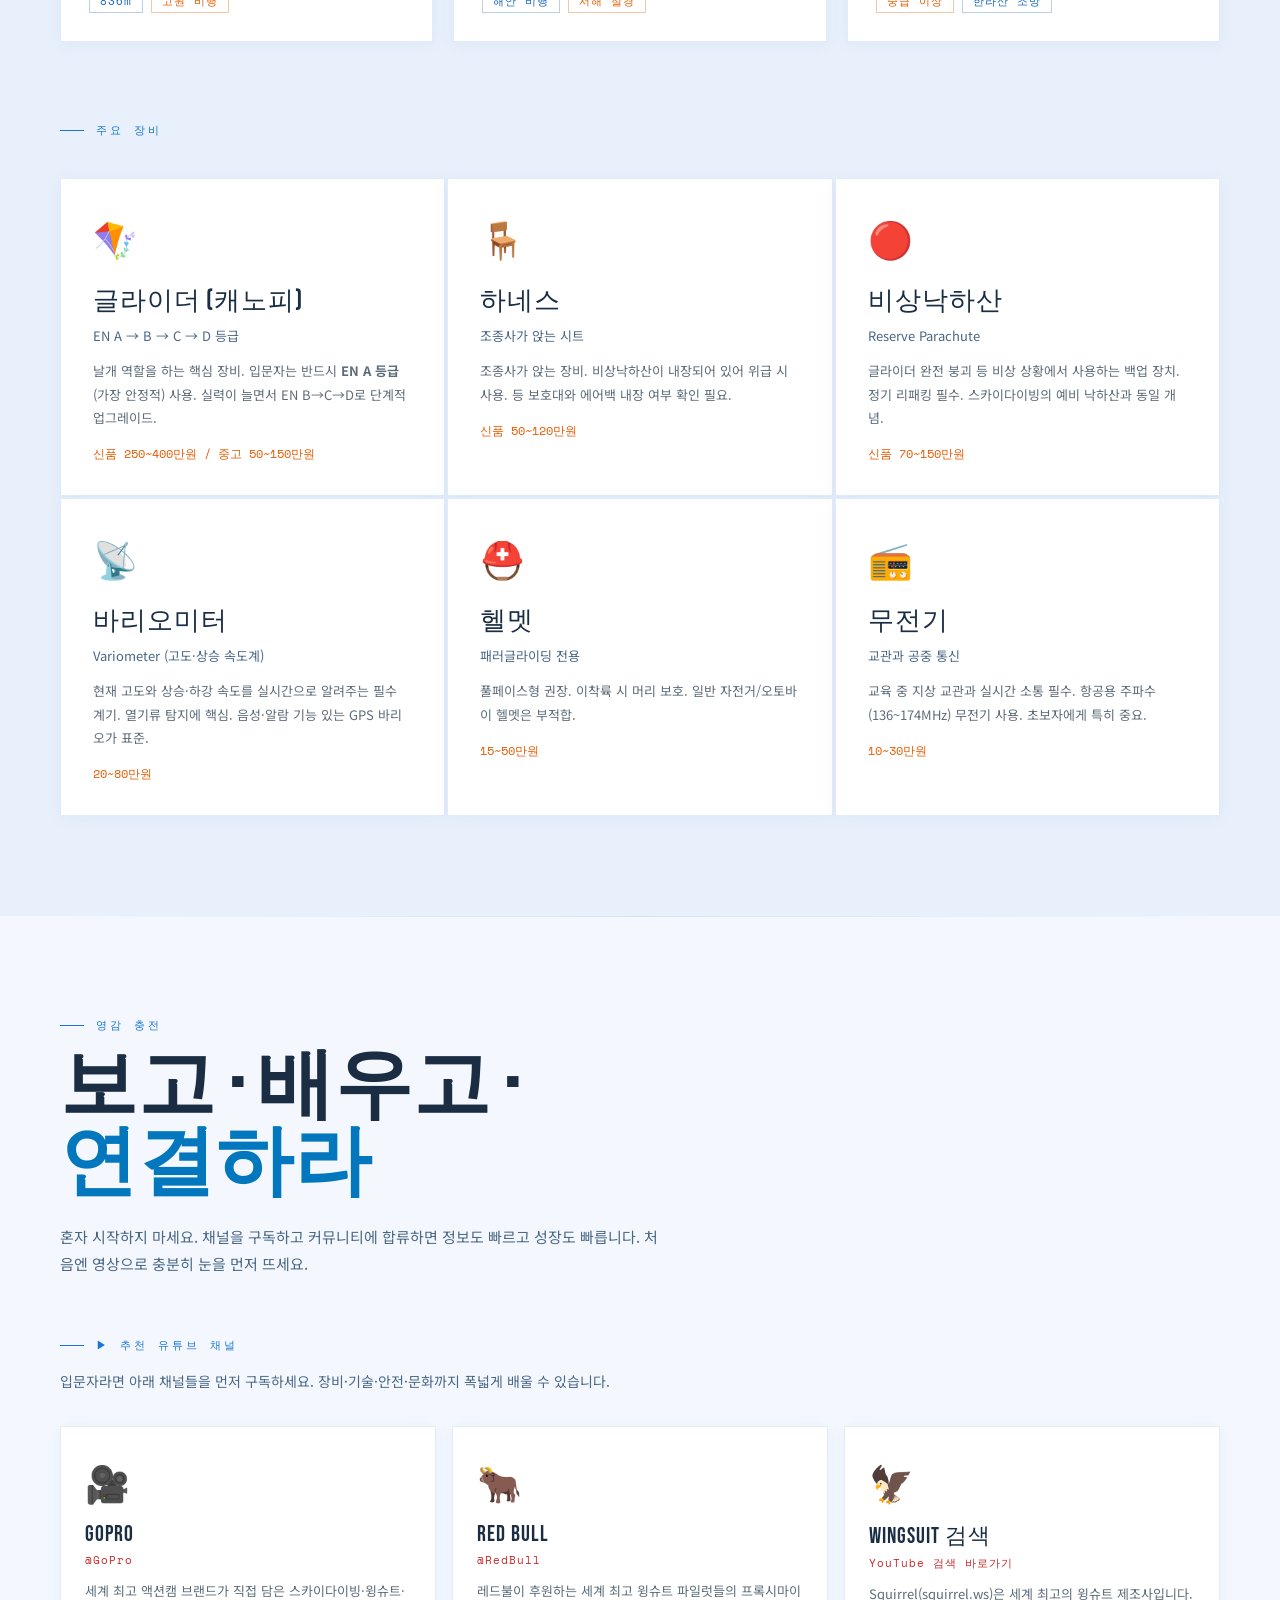
==== commit efb8646a: "redesign: 다크 테마 → 밝고 신뢰감 있는 라이트 테마로 전면 전환 + YouTube 링크 수정 디자인 변경: - 배경: 거의 검정(#080c14) → 밝은 하늘빛(#f4f" ====
--- a/index.html
+++ b/index.html
@@ -14,18 +14,18 @@
 <meta name="twitter:image" content="https://skydiveguide.pages.dev/photo.png">
 <style>
   :root {
-    --sky-black: #080c14;
-    --sky-dark: #0d1520;
-    --sky-mid: #0f2238;
-    --sky-blue: #0a5fa0;
-    --sky-bright: #1a9fff;
-    --sky-cyan: #00d4ff;
-    --sky-white: #e8f4ff;
-    --accent-orange: #ff6b35;
-    --accent-yellow: #ffd700;
-    --text-muted: #6a8aaa;
-    --glass: rgba(255,255,255,0.04);
-    --glass-border: rgba(0,212,255,0.15);
+    --sky-black: #f4f8fe;
+    --sky-dark: #e8f0fb;
+    --sky-mid: #d2e4f5;
+    --sky-blue: #1565c0;
+    --sky-bright: #1976d2;
+    --sky-cyan: #0277bd;
+    --sky-white: #1a2d42;
+    --accent-orange: #e55c00;
+    --accent-yellow: #d97706;
+    --text-muted: #4a6785;
+    --glass: rgba(255,255,255,0.95);
+    --glass-border: rgba(21,101,192,0.16);
   }
 
   * { margin: 0; padding: 0; box-sizing: border-box; }
@@ -1226,6 +1226,310 @@
     .community-grid { grid-template-columns: 1fr; }
   }
   @media (max-width: 640px) { .yt-grid { grid-template-columns: 1fr; } }
+
+  /* ======================================================
+     LIGHT THEME OVERRIDES
+     다크 테마의 하드코딩된 rgba 값들을 라이트 테마로 교체
+  ====================================================== */
+
+  /* 커스텀 커서 제거 (비전문적) */
+  body { cursor: auto; }
+  .cursor, .cursor-trail { display: none; }
+
+  /* 스크롤바 */
+  ::-webkit-scrollbar-track { background: #e8f0fb; }
+  ::-webkit-scrollbar-thumb { background: #90b4d8; }
+
+  /* 네비게이션 */
+  nav {
+    background: rgba(255,255,255,0.97) !important;
+    border-bottom: 1px solid rgba(21,101,192,0.12);
+    box-shadow: 0 2px 20px rgba(21,101,192,0.08);
+  }
+  .nav-logo { color: #1565c0; }
+  .nav-logo span { color: #e55c00; }
+  .nav-links a { color: #4a6785; }
+  .nav-links a:hover { color: #1565c0; }
+  .nav-toggle { color: #1565c0 !important; }
+
+  /* 히어로 섹션 */
+  .hero-bg {
+    background:
+      radial-gradient(ellipse 80% 60% at 60% 30%, rgba(21,101,192,0.10) 0%, transparent 70%),
+      radial-gradient(ellipse 40% 40% at 20% 70%, rgba(2,119,189,0.06) 0%, transparent 60%),
+      linear-gradient(160deg, #f4f8fe 0%, #e0edf9 50%, #d2e5f7 100%);
+  }
+  .hero-grid {
+    background-image:
+      linear-gradient(rgba(21,101,192,0.05) 1px, transparent 1px),
+      linear-gradient(90deg, rgba(21,101,192,0.05) 1px, transparent 1px);
+  }
+  .hero-altitude { color: #1976d2; }
+  .hero-title { color: #1a2d42; }
+  .hero-title .line2 { color: #0277bd; }
+  .hero-title .line3 { color: #e55c00; }
+  .hero-desc { color: rgba(26,45,66,0.72); }
+  .stat-num { color: #1565c0; }
+  .stat-label { color: #4a6785; }
+  .hero-scroll { color: #7a9bb5; }
+  .scroll-line { background: linear-gradient(90deg, transparent, #1565c0); }
+  .btn-primary { background: #1565c0; color: #ffffff; }
+  .btn-primary:hover { background: #0d47a1; transform: translateY(-2px); }
+  .btn-secondary { border-color: rgba(21,101,192,0.4); color: #1565c0; }
+  .btn-secondary:hover { background: rgba(21,101,192,0.08); }
+
+  /* 섹션 헤더 */
+  .section-tag { color: #1976d2; }
+  .section-tag::before { background: #1976d2; }
+  .section-title em { color: #0277bd; }
+  .section-subtitle { color: #4a6785; }
+
+  /* 구분선 */
+  .divider { background: linear-gradient(90deg, transparent, rgba(21,101,192,0.15), transparent); }
+
+  /* 공통 카드 — 흰 배경 + 부드러운 그림자 */
+  .compare-card,
+  .knowledge-card,
+  .path-content,
+  .country-card,
+  .fitness-card,
+  .wtype-card,
+  .para-step-content,
+  .para-site-card,
+  .para-equip-card,
+  .faq-item,
+  .equipment-card,
+  .safety-card,
+  .inst-card,
+  .yt-card,
+  .comm-card {
+    background: #ffffff;
+    border-color: rgba(21,101,192,0.12);
+    box-shadow: 0 2px 16px rgba(21,101,192,0.06);
+  }
+  .compare-card:hover,
+  .knowledge-card:hover,
+  .country-card:hover,
+  .fitness-card:hover,
+  .wtype-card:hover,
+  .para-site-card:hover,
+  .para-equip-card:hover,
+  .faq-item:hover,
+  .equipment-card:hover,
+  .inst-card:hover {
+    background: #f8fbff;
+    border-color: rgba(21,101,192,0.28);
+    box-shadow: 0 8px 32px rgba(21,101,192,0.12);
+  }
+
+  /* 카드 본문 텍스트 (하드코딩된 rgba(232,244,255,...) 전부 교체) */
+  .hero-desc,
+  .compare-note p,
+  .card-body,
+  .compare-for,
+  .path-content p,
+  .wingsuit-info p,
+  .req-text p,
+  .wtype-body,
+  .para-step-content p,
+  .para-site-body,
+  .para-equip-card .equip-body,
+  .faq-a,
+  .equip-body,
+  .safety-body,
+  .bmi-info-text p,
+  .inst-body,
+  .yt-desc,
+  .comm-desc,
+  .fitness-body {
+    color: rgba(26,45,66,0.7);
+  }
+
+  /* 카드 제목 */
+  .card-title,
+  .compare-name,
+  .country-name,
+  .fitness-title,
+  .path-content h3,
+  .wingsuit-info h2,
+  .wtype-name,
+  .para-step-content h3,
+  .para-site-name,
+  .equip-name,
+  .inst-name,
+  .yt-channel,
+  .comm-name,
+  .faq-q {
+    color: #1a2d42;
+  }
+
+  /* 배지·하이라이트 */
+  .card-highlight {
+    background: rgba(21,101,192,0.08);
+    border-color: rgba(21,101,192,0.25);
+    color: #1976d2;
+  }
+  .card-num { color: rgba(21,101,192,0.10); }
+
+  /* 태그 */
+  .tag { border-color: rgba(229,92,0,0.35); color: #e55c00; }
+  .tag.blue { border-color: rgba(21,101,192,0.30); color: #1565c0; }
+  .tag.gold { border-color: rgba(217,119,6,0.30); color: #d97706; }
+
+  /* 비교 섹션 */
+  .compare-rows { border-top-color: rgba(21,101,192,0.10); }
+  .compare-row { border-bottom-color: rgba(21,101,192,0.06); }
+  .cr-label { color: #4a6785; }
+  .cr-val { color: #1a2d42; }
+  .cr-good { color: #2e7d32; }
+  .cr-mid { color: #d97706; }
+  .cr-danger { color: #c62828; }
+  .compare-for {
+    background: rgba(21,101,192,0.04);
+    border-color: rgba(21,101,192,0.10);
+    color: #4a6785;
+  }
+  .compare-for strong { color: #1a2d42; }
+  .compare-note {
+    background: rgba(21,101,192,0.05);
+    border-color: rgba(21,101,192,0.18);
+  }
+  .compare-note strong { color: #1565c0; }
+  .compare-card-featured {
+    border-color: rgba(46,125,50,0.25) !important;
+    background: rgba(46,125,50,0.03) !important;
+  }
+  .compare-card-featured:hover { background: rgba(46,125,50,0.07) !important; }
+  .compare-featured-label { background: #2e7d32; color: #fff; }
+
+  /* 학습 경로 */
+  .path-timeline::before { background: linear-gradient(180deg, #1565c0, #90b4d8, transparent); }
+  .path-dot { background: #fff; border-color: #1565c0; }
+  .path-dot.active { background: #1565c0; box-shadow: 0 0 16px rgba(21,101,192,0.35); }
+  .path-step { color: #1976d2; }
+  .path-content::after { color: rgba(21,101,192,0.05); }
+
+  /* 국가 카드 */
+  .country-sub { color: #1976d2; }
+  .country-cost { color: #e55c00; }
+  .country-cost span { color: #4a6785; }
+  .country-best {
+    background: rgba(229,92,0,0.08);
+    border-color: rgba(229,92,0,0.22);
+    color: #e55c00;
+  }
+  .country-card.featured {
+    border-color: rgba(21,101,192,0.25) !important;
+    background: rgba(21,101,192,0.04) !important;
+  }
+  .country-card.featured::before { background: #1565c0; color: #fff; }
+  .pros h4 { color: #2e7d32; }
+  .cons h4 { color: #c62828; }
+  .pros ul, .cons ul { color: rgba(26,45,66,0.72); }
+  .pros li::before { color: #2e7d32; }
+  .cons li::before { color: #c62828; }
+
+  /* 체력 */
+  .fitness-exercises { color: #1976d2; border-top-color: rgba(21,101,192,0.12); }
+  .bmi-info {
+    background: rgba(229,92,0,0.05);
+    border-color: rgba(229,92,0,0.18);
+  }
+  .bmi-info-text h3 { color: #e55c00; }
+
+  /* 윙슈트 */
+  .wingsuit-section {
+    background: linear-gradient(180deg, #f4f8fe 0%, rgba(21,101,192,0.06) 50%, #f4f8fe 100%);
+  }
+  .wingsuit-section::before { color: rgba(21,101,192,0.04); }
+  .wingsuit-info h2 { color: #e55c00; }
+  .req-item { border-bottom-color: rgba(21,101,192,0.10); }
+  .req-num { color: #1565c0; }
+  .req-text h4 { color: #1a2d42; }
+  .wtype-header { border: none; }
+  .level-beginner { color: #2e7d32; border-color: rgba(46,125,50,0.30); }
+  .level-intermediate { color: #d97706; border-color: rgba(217,119,6,0.30); }
+  .level-advanced { color: #e55c00; border-color: rgba(229,92,0,0.30); }
+
+  /* 패러글라이딩 */
+  .para-section { background: #e8f0fb; }
+  .para-step-num {
+    color: #1976d2;
+    background: rgba(21,101,192,0.08);
+    border-color: rgba(21,101,192,0.20);
+  }
+  .para-site-top {
+    border-color: rgba(217,119,6,0.25) !important;
+    background: rgba(217,119,6,0.04) !important;
+  }
+  .para-site-badge { background: #d97706; color: #fff; }
+  .para-site-sub { color: #1976d2; }
+  .equip-kr { color: #4a6785; }
+  .equip-price { color: #e55c00; }
+
+  /* FAQ */
+  .faq-tag { color: #7a9bb5; }
+  .faq-q::after { color: #1565c0; }
+
+  /* 장비 */
+  .equipment-badge.badge-essential {
+    background: rgba(229,92,0,0.10);
+    color: #e55c00;
+  }
+  .equipment-badge.badge-recommended {
+    background: rgba(21,101,192,0.10);
+    color: #1565c0;
+  }
+
+  /* 안전 */
+  .safety-card {
+    background: rgba(229,92,0,0.04) !important;
+    border-color: rgba(229,92,0,0.15) !important;
+    box-shadow: 0 2px 16px rgba(229,92,0,0.05) !important;
+  }
+  .safety-title { color: #e55c00; }
+  .safety-body { color: rgba(26,45,66,0.72); }
+  .safety-body ul { color: rgba(26,45,66,0.70); }
+
+  /* 기관 */
+  .inst-location { color: #1976d2; }
+  .badge-sky { background: rgba(21,101,192,0.08); color: #1565c0; border-color: rgba(21,101,192,0.22); }
+  .badge-para { background: rgba(46,125,50,0.08); color: #2e7d32; border-color: rgba(46,125,50,0.22); }
+  .inst-link { background: rgba(21,101,192,0.08); border-color: rgba(21,101,192,0.25); color: #1565c0; }
+  .inst-link:hover { background: rgba(21,101,192,0.16); }
+  .inst-link.green { background: rgba(46,125,50,0.08); border-color: rgba(46,125,50,0.25); color: #2e7d32; }
+  .inst-link.green:hover { background: rgba(46,125,50,0.16); }
+  .inst-card.featured-sky { border-color: rgba(21,101,192,0.25) !important; background: rgba(21,101,192,0.03) !important; }
+  .inst-card.featured-para { border-color: rgba(46,125,50,0.25) !important; background: rgba(46,125,50,0.03) !important; }
+
+  /* 유튜브 카드 */
+  .yt-card::before { background: #1565c0; }
+  .yt-card:hover { border-color: rgba(21,101,192,0.32); background: #f8fbff; box-shadow: 0 8px 32px rgba(21,101,192,0.12); }
+  .yt-handle { color: #c62828; }
+  .yt-tag-sky { color: #1565c0; border-color: rgba(21,101,192,0.30); }
+  .yt-tag-para { color: #2e7d32; border-color: rgba(46,125,50,0.30); }
+  .yt-tag-wing { color: #e55c00; border-color: rgba(229,92,0,0.30); }
+  .yt-tag-kr { color: #d97706; border-color: rgba(217,119,6,0.30); }
+  .yt-tag-edu { color: #4a6785; border-color: rgba(74,103,133,0.30); }
+
+  /* 커뮤니티 */
+  .comm-card:hover { border-color: rgba(21,101,192,0.28); background: #f8fbff; }
+  .comm-link-text { color: #1565c0; }
+
+  /* 비교 노트 (기관·미디어 섹션 포함) */
+  .compare-note span { color: #1976d2 !important; }
+
+  /* 푸터 — 다크는 유지 (신뢰감·대비) */
+  footer {
+    background: #1a2d42;
+    border-top: none;
+  }
+  .footer-logo { color: #60a5fa; }
+  .footer-logo span { color: #fb923c; }
+  .footer-tagline { color: rgba(255,255,255,0.5); }
+  .footer-links a { color: rgba(255,255,255,0.5); }
+  .footer-links a:hover { color: #60a5fa; }
+  .footer-disclaimer { color: rgba(255,255,255,0.35); }
 </style>
 </head>
 <body>
@@ -2206,21 +2510,21 @@
         <span class="yt-tag yt-tag-sky">익스트림</span>
       </div>
     </a>
-    <a class="yt-card" href="https://www.youtube.com/@squirrelsuits" target="_blank" rel="noopener">
+    <a class="yt-card" href="https://www.youtube.com/results?search_query=wingsuit+flying+tutorial+proximity" target="_blank" rel="noopener">
       <span class="yt-thumb">🦅</span>
-      <div class="yt-channel">Squirrel</div>
-      <div class="yt-handle">@squirrelsuits</div>
-      <div class="yt-desc">세계 최고 윙슈트 제조사의 공식 채널. 장비 개발 과정, 파일럿 인터뷰, FFC 교육 영상, 프록시마이티 플라잉까지. 윙슈트를 꿈꾼다면 필수 구독.</div>
+      <div class="yt-channel">Wingsuit 검색</div>
+      <div class="yt-handle">YouTube 검색 바로가기</div>
+      <div class="yt-desc">Squirrel(squirrel.ws)은 세계 최고의 윙슈트 제조사입니다. 공식 YouTube 채널 URL이 자주 변경되므로, 이 링크로 최신 윙슈트 영상을 직접 검색하세요. "squirrel wingsuit" 검색도 추천합니다.</div>
       <div class="yt-tags">
         <span class="yt-tag yt-tag-wing">윙슈트</span>
-        <span class="yt-tag yt-tag-edu">교육</span>
-        <span class="yt-tag yt-tag-sky">장비 리뷰</span>
+        <span class="yt-tag yt-tag-edu">프록시마이티</span>
+        <span class="yt-tag yt-tag-sky">교육 영상</span>
       </div>
     </a>
-    <a class="yt-card" href="https://www.youtube.com/@ozoneparagliders" target="_blank" rel="noopener">
+    <a class="yt-card" href="https://www.youtube.com/@flyozone" target="_blank" rel="noopener">
       <span class="yt-thumb">🪁</span>
       <div class="yt-channel">Ozone Paragliders</div>
-      <div class="yt-handle">@ozoneparagliders</div>
+      <div class="yt-handle">@flyozone</div>
       <div class="yt-desc">세계 최대 패러글라이딩 장비 제조사. EN A입문 글라이더부터 고성능 경쟁 글라이더까지 비교 영상. 실제 비행 장면과 어크로배틱 영상 다수.</div>
       <div class="yt-tags">
         <span class="yt-tag yt-tag-para">패러글라이딩</span>
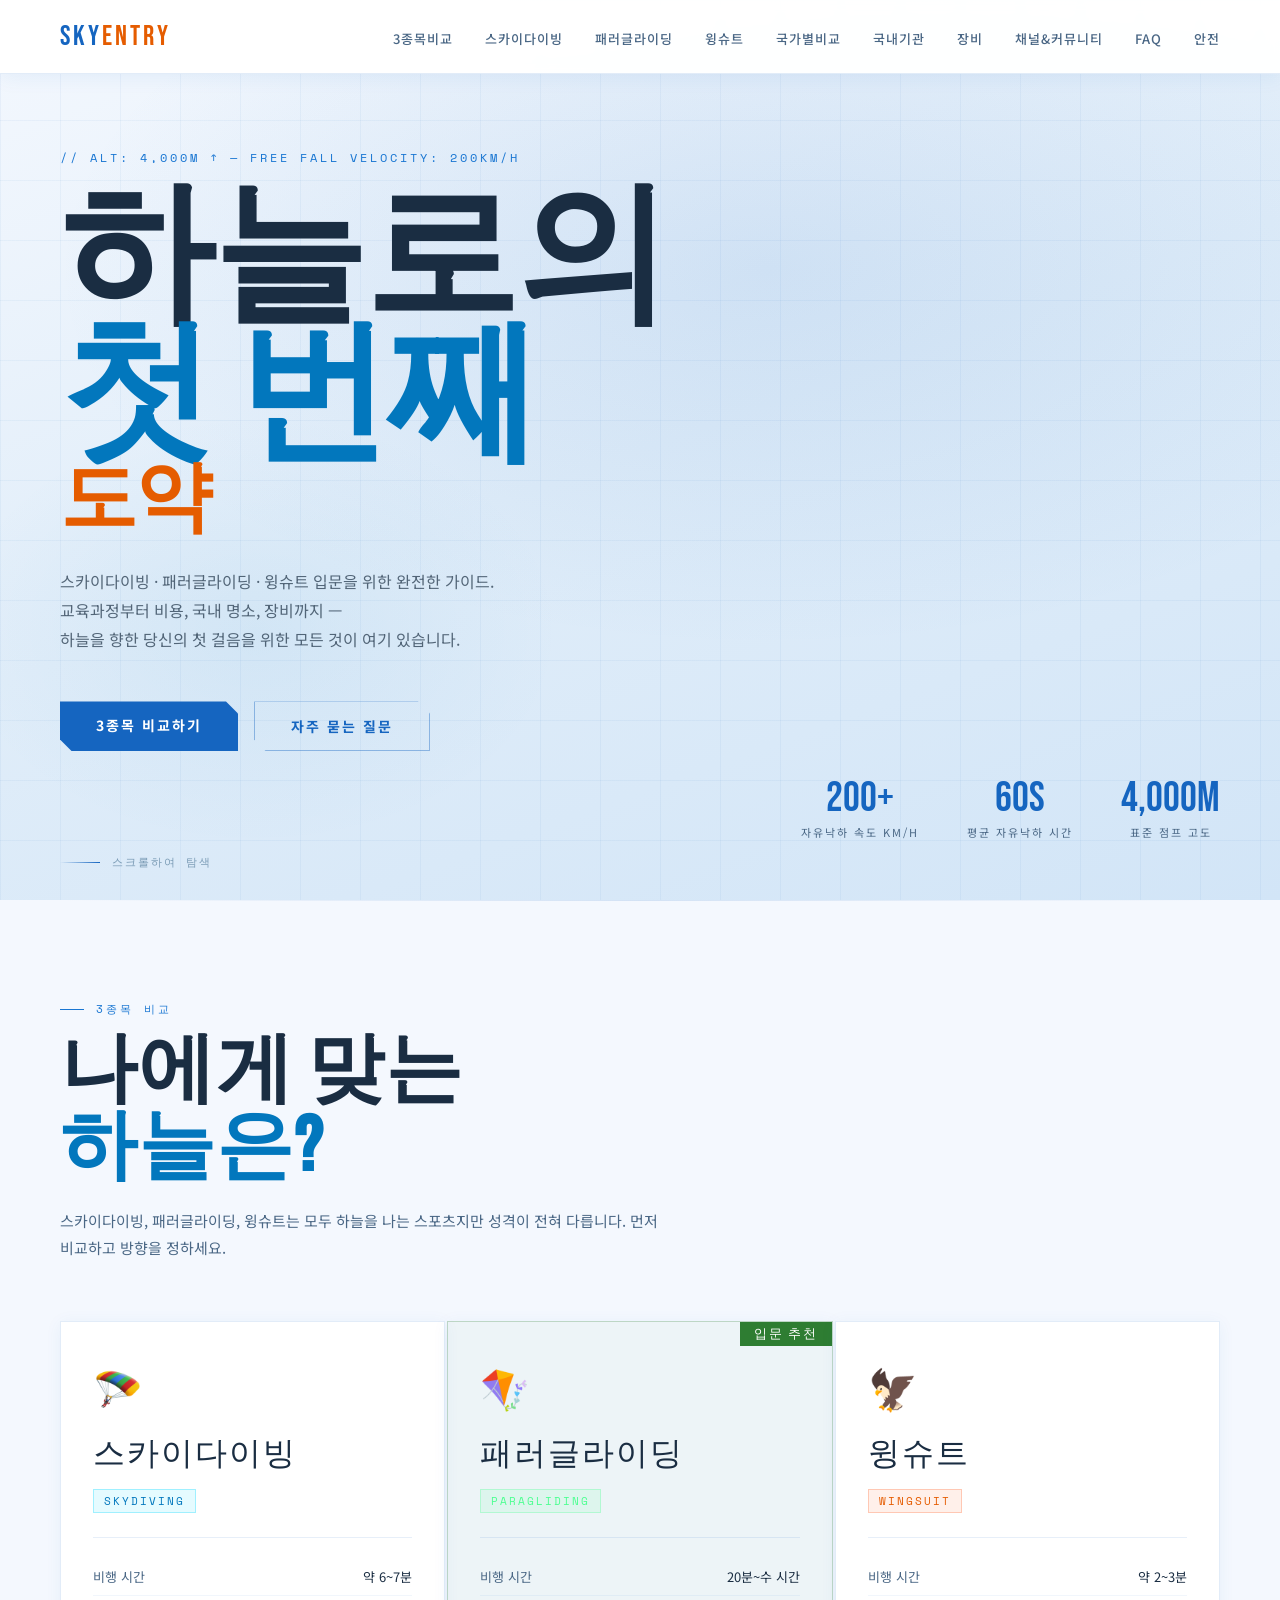
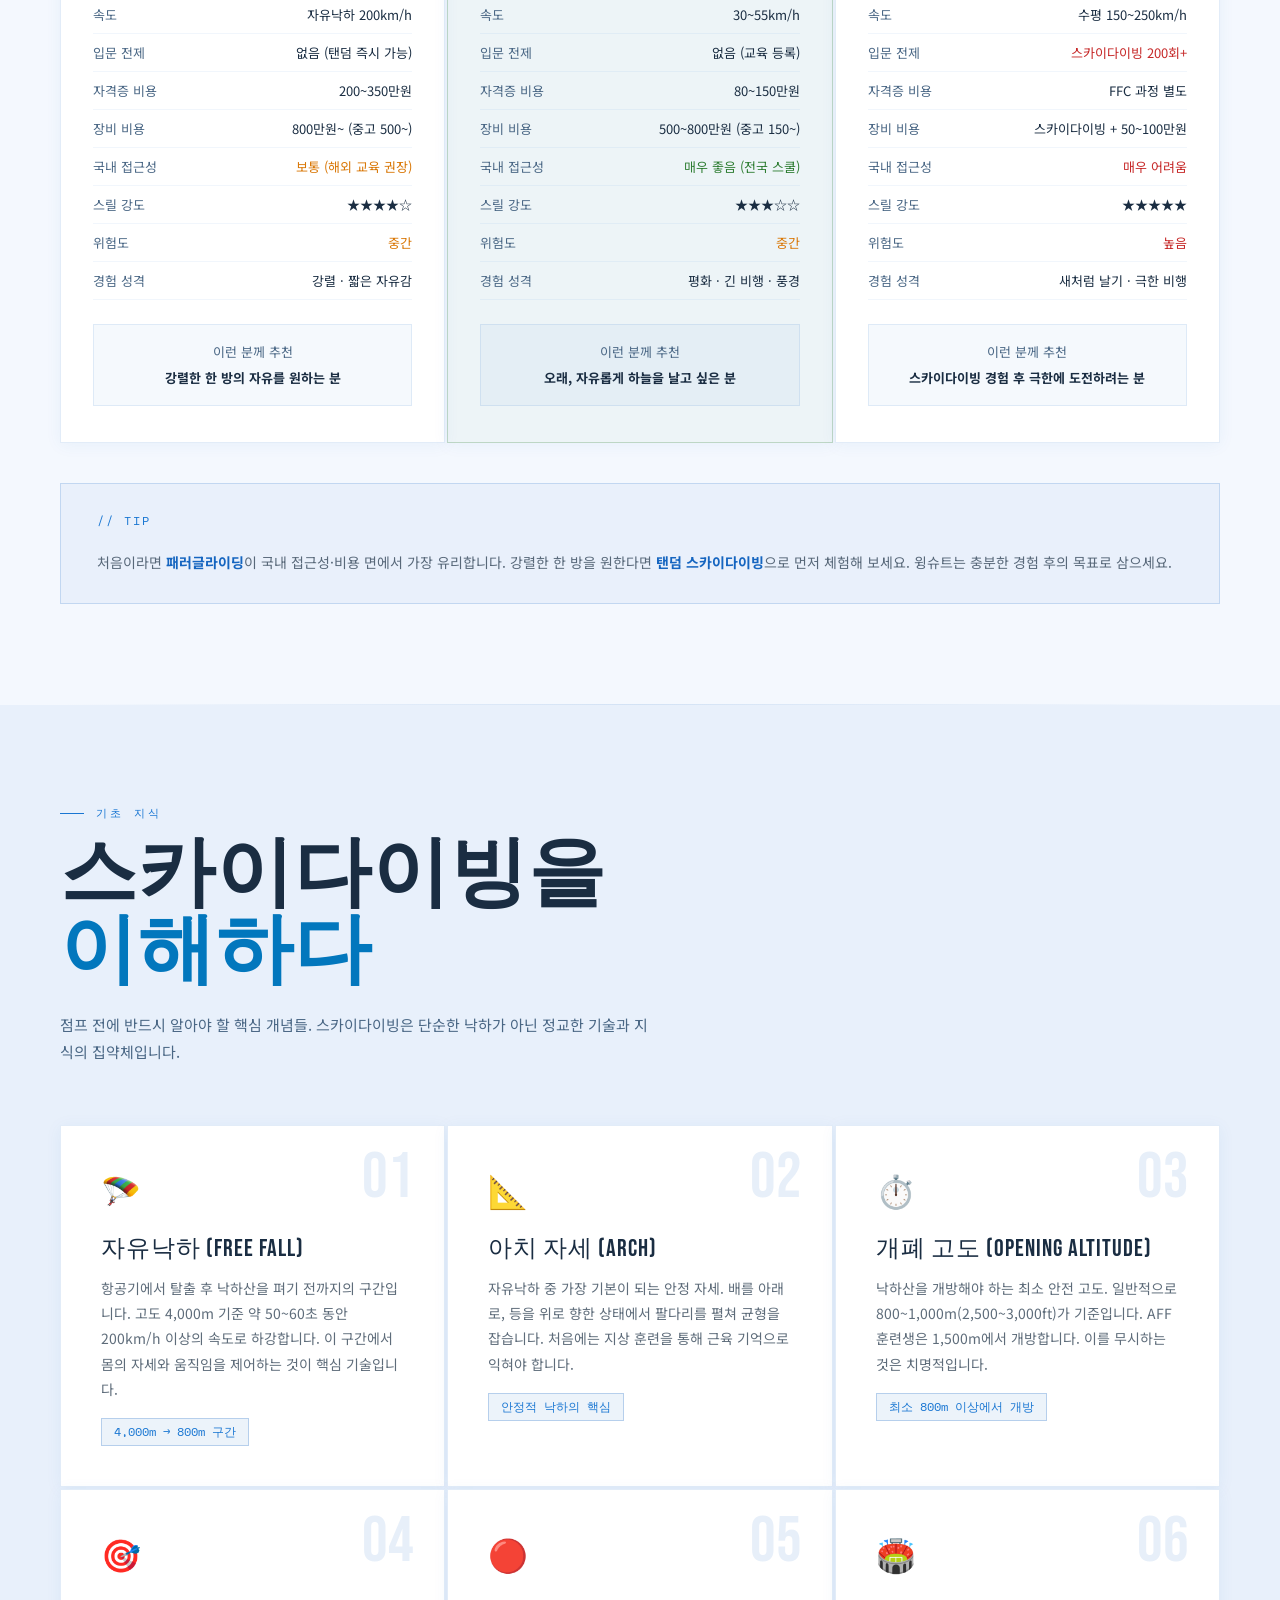
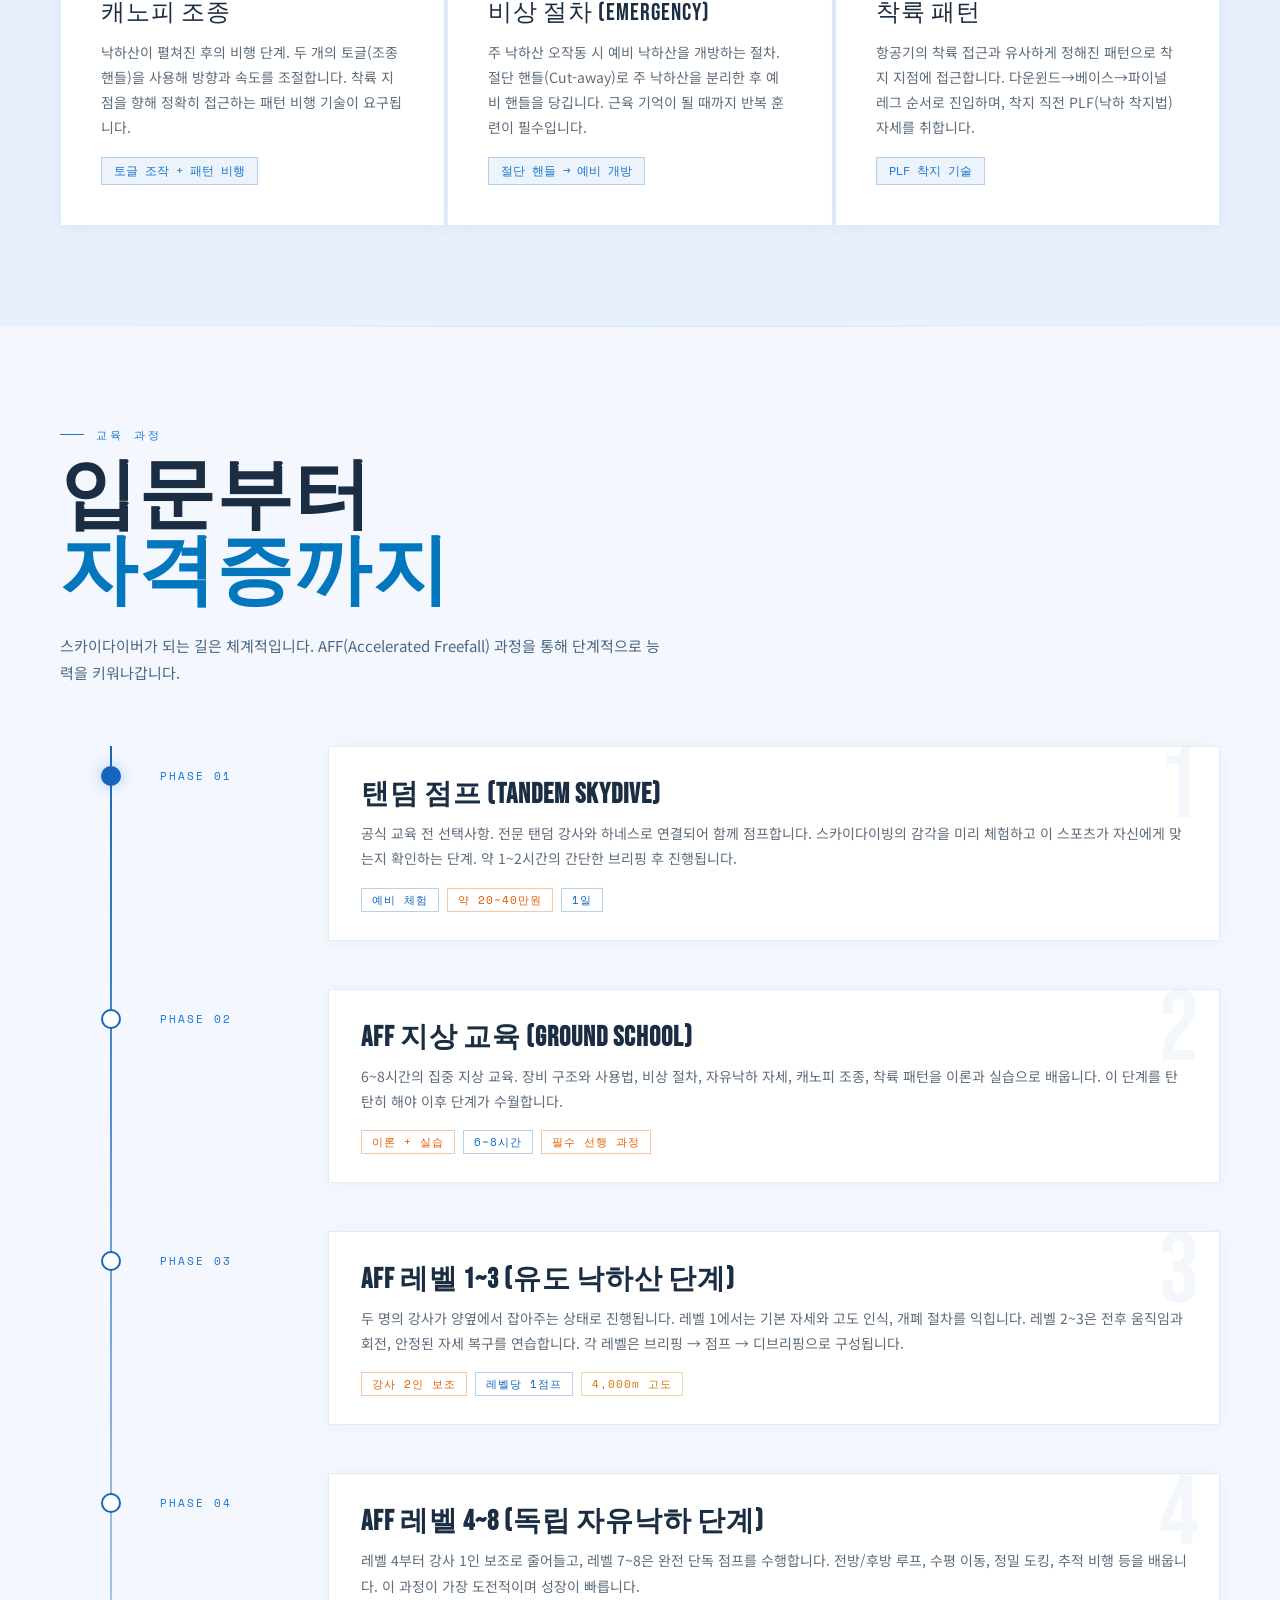
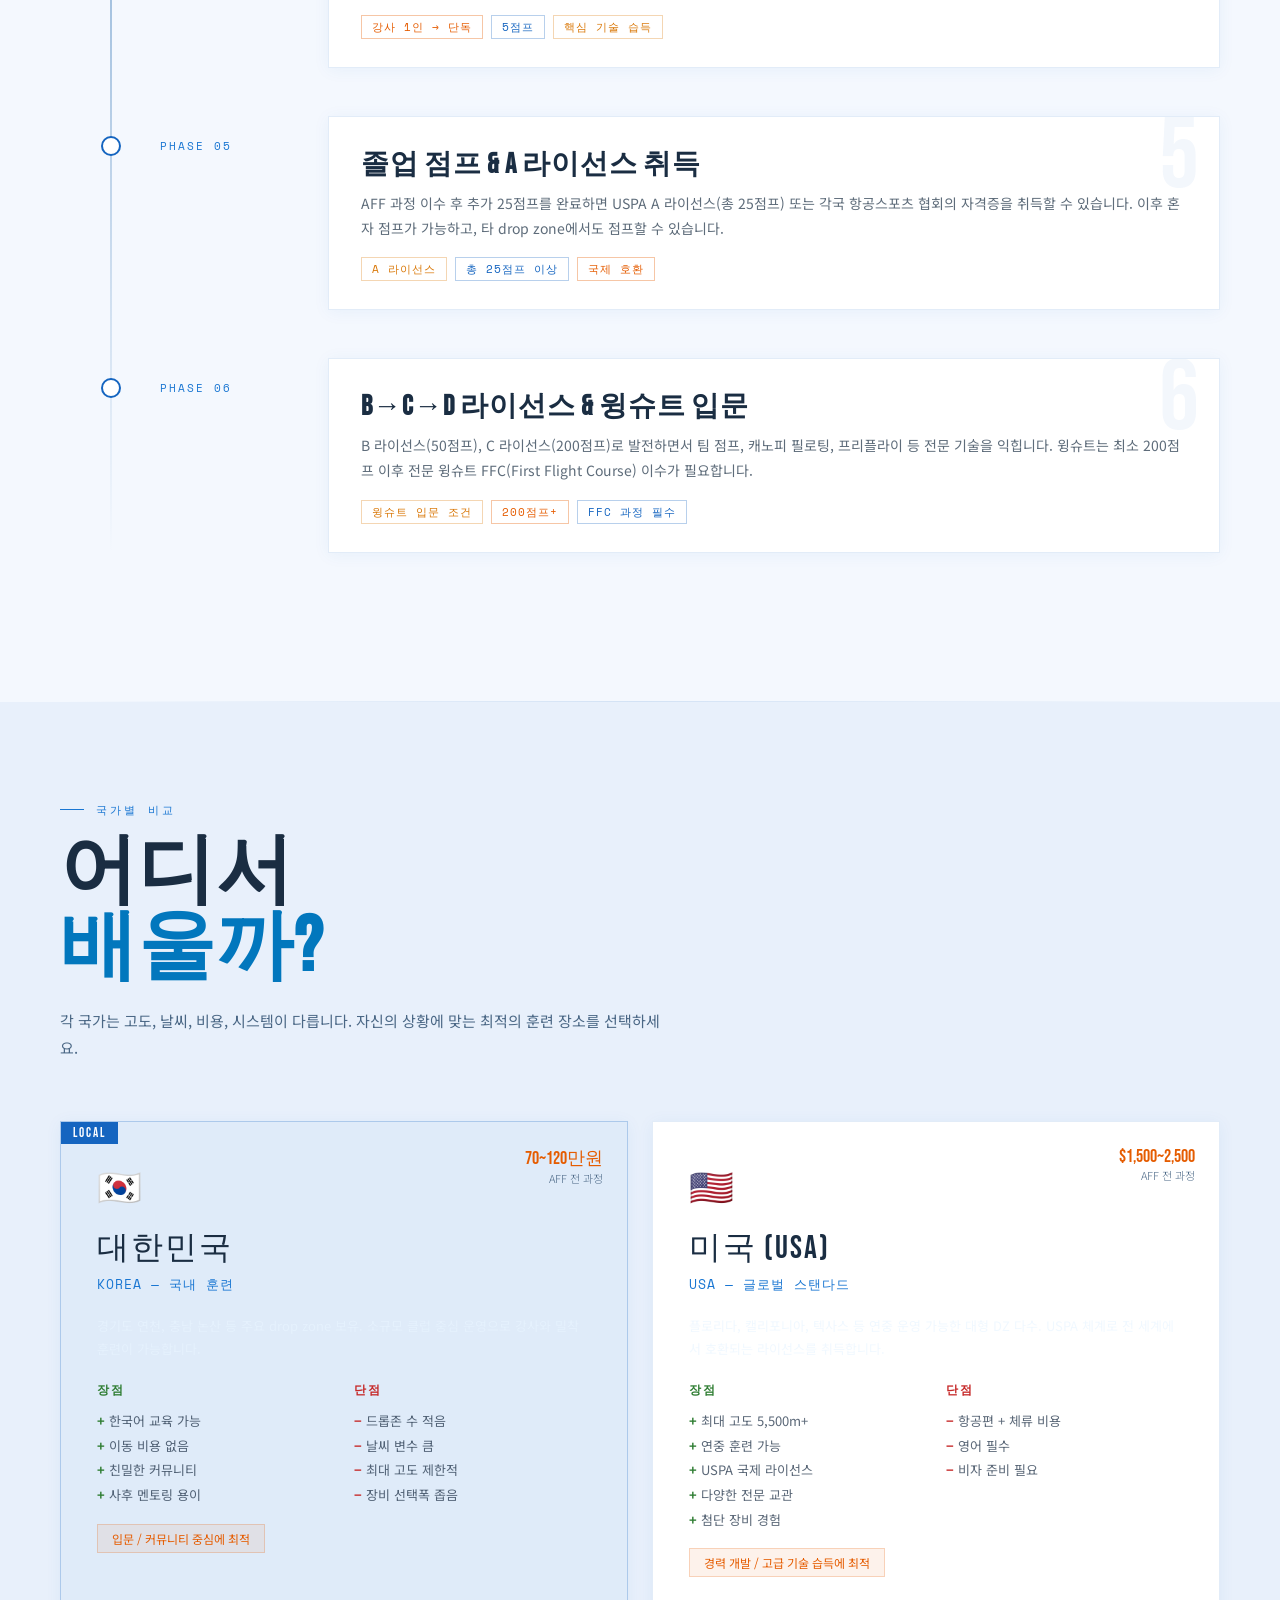
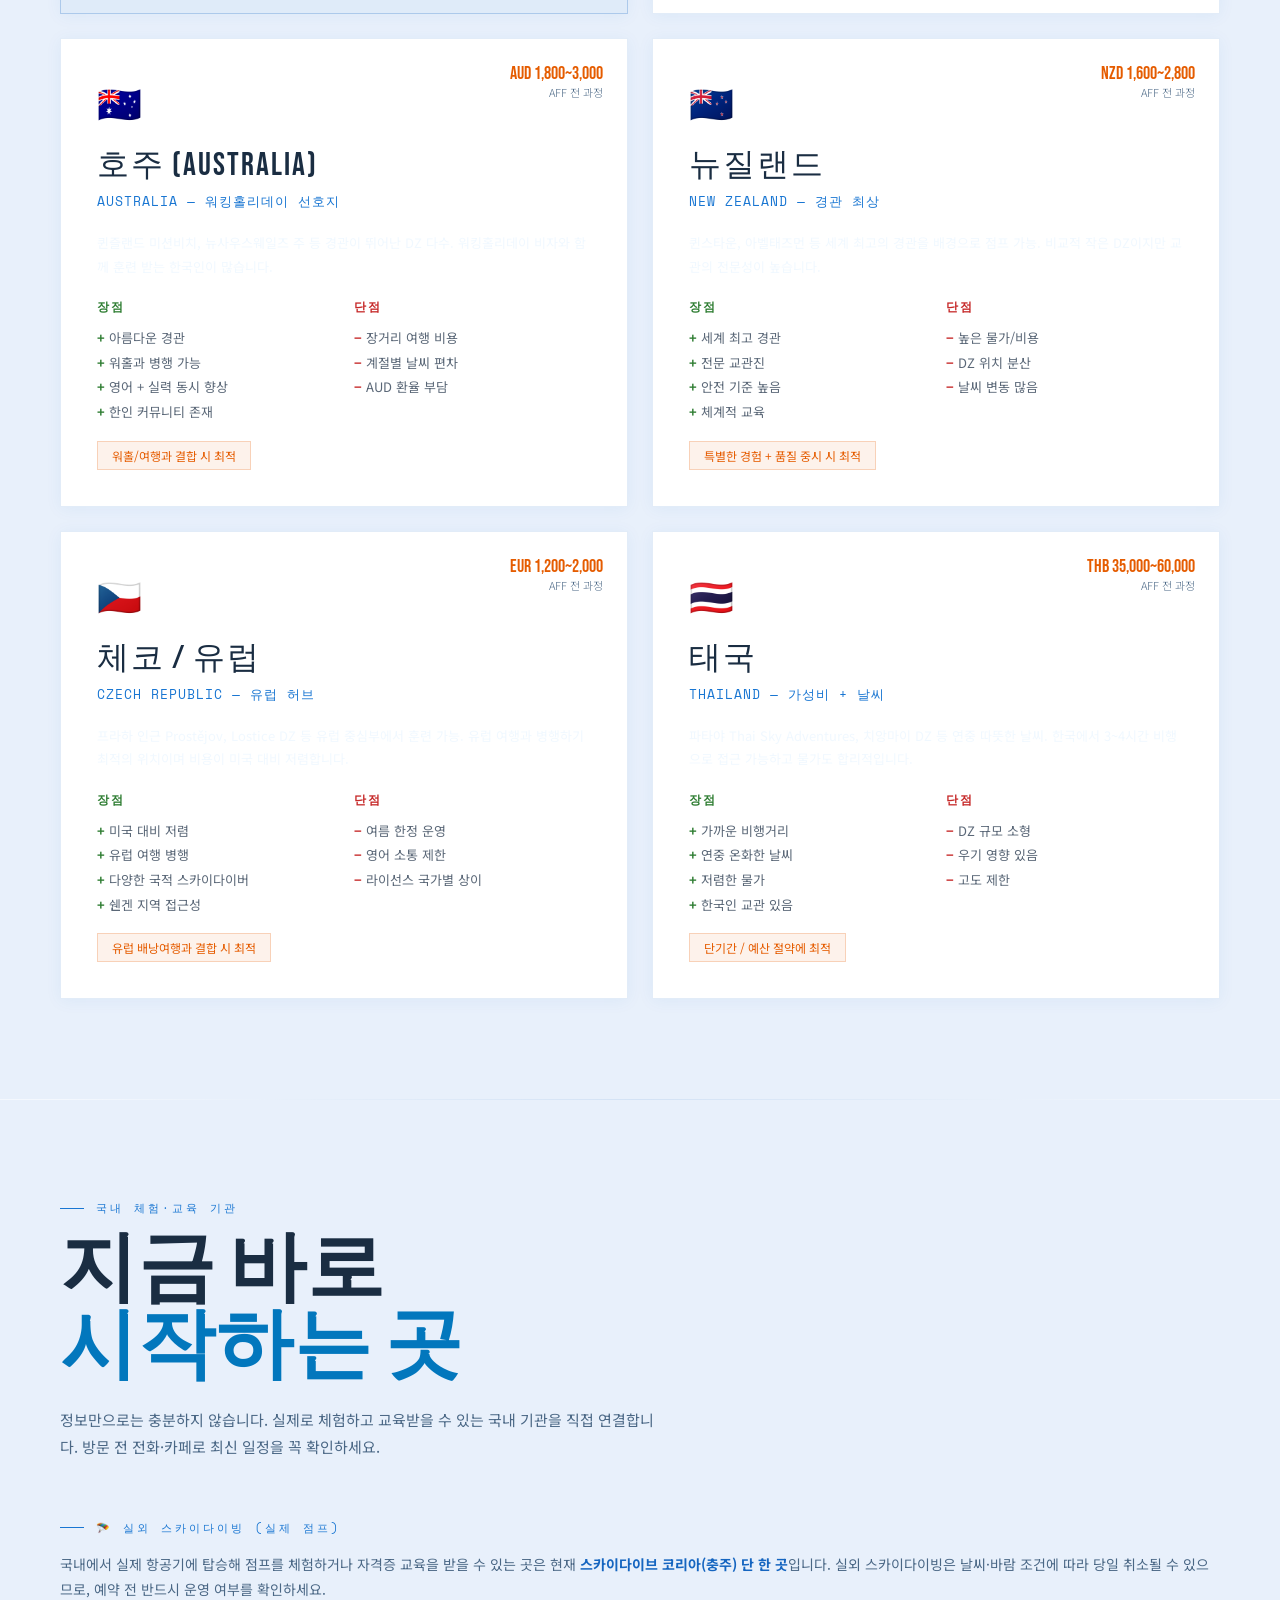
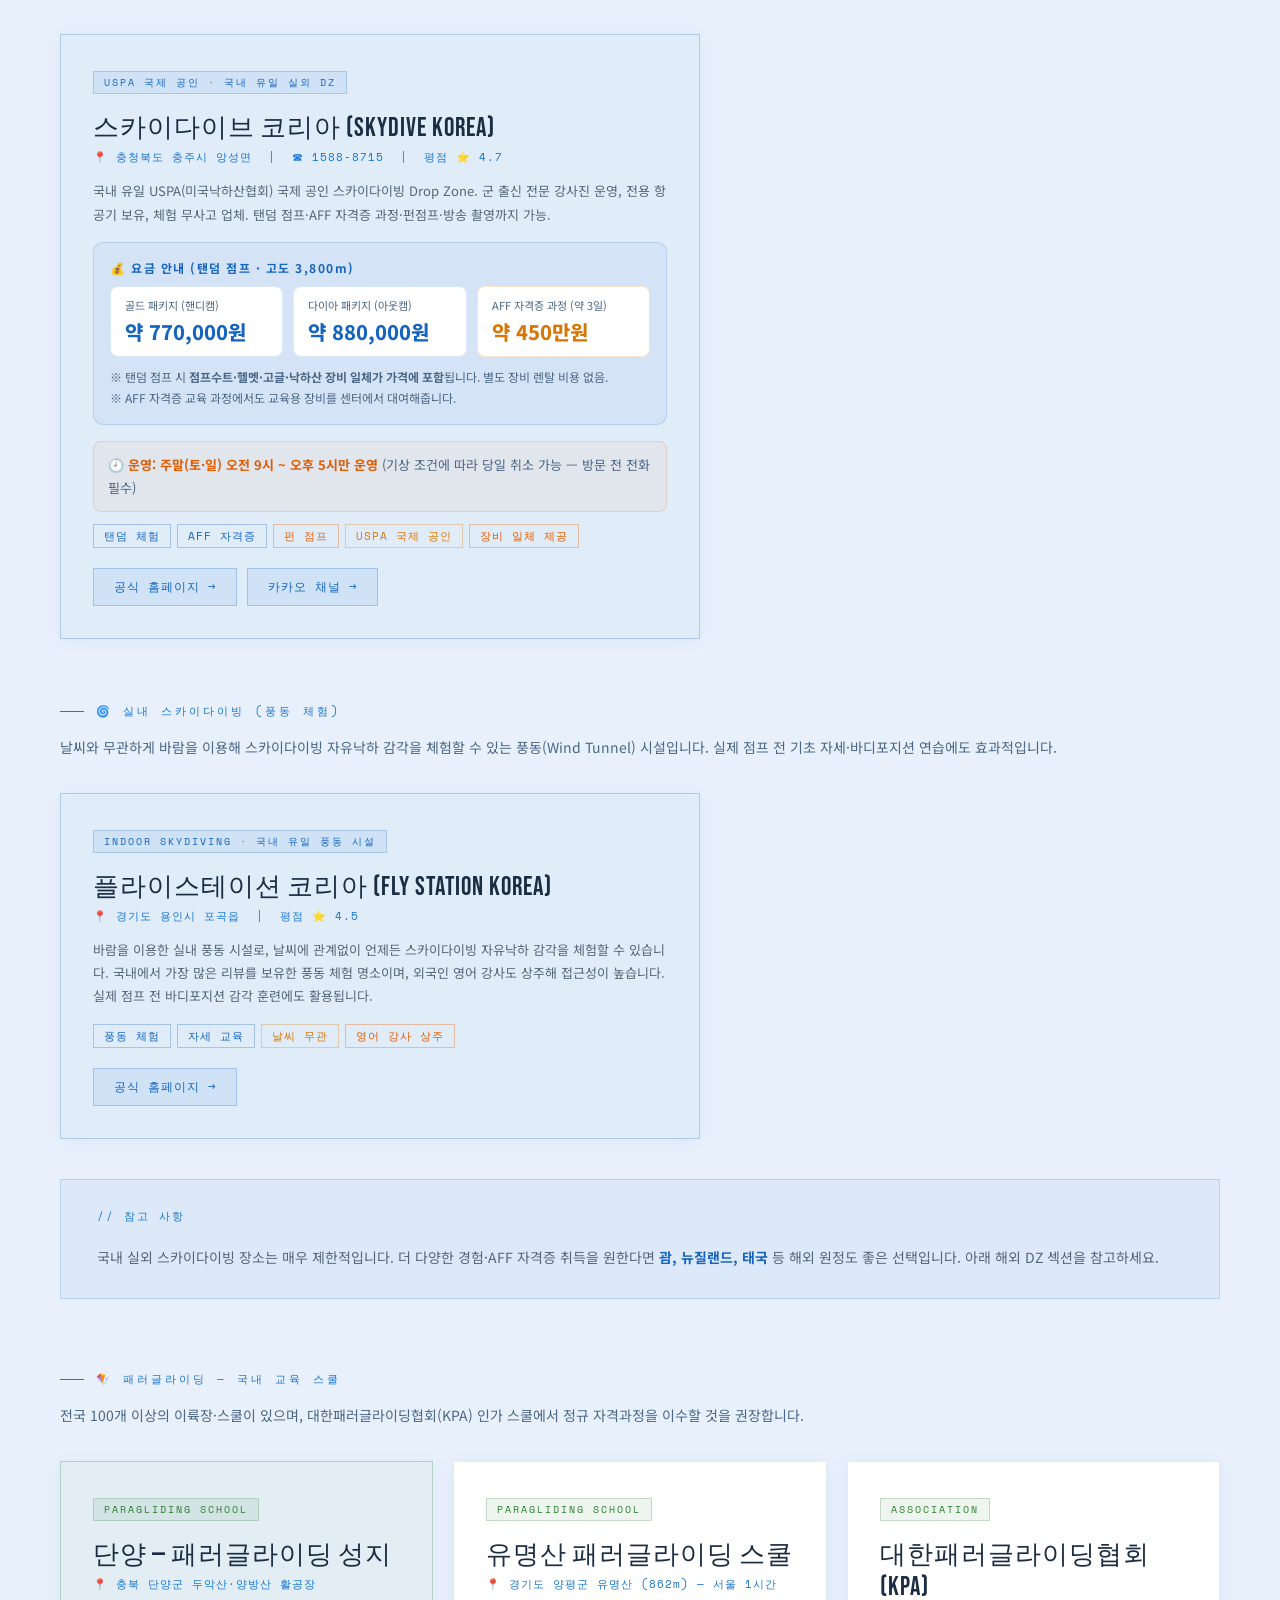
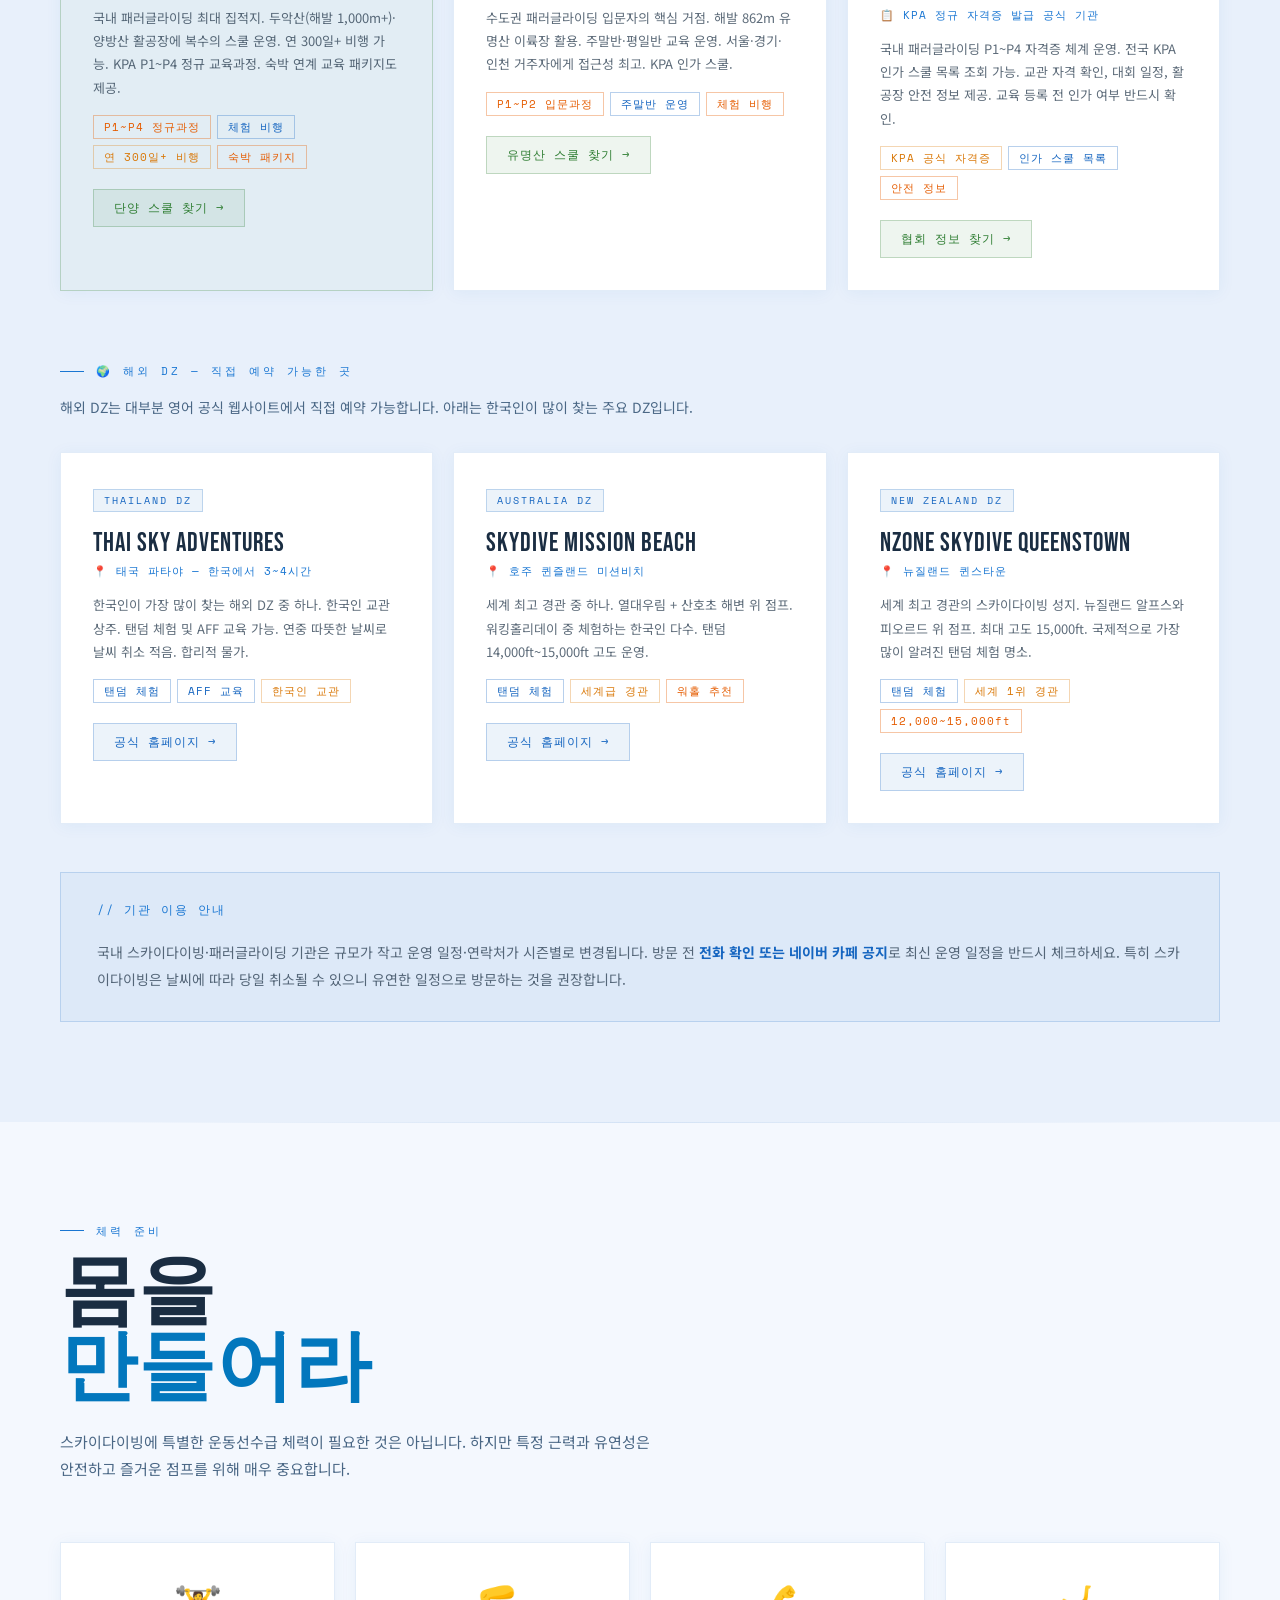
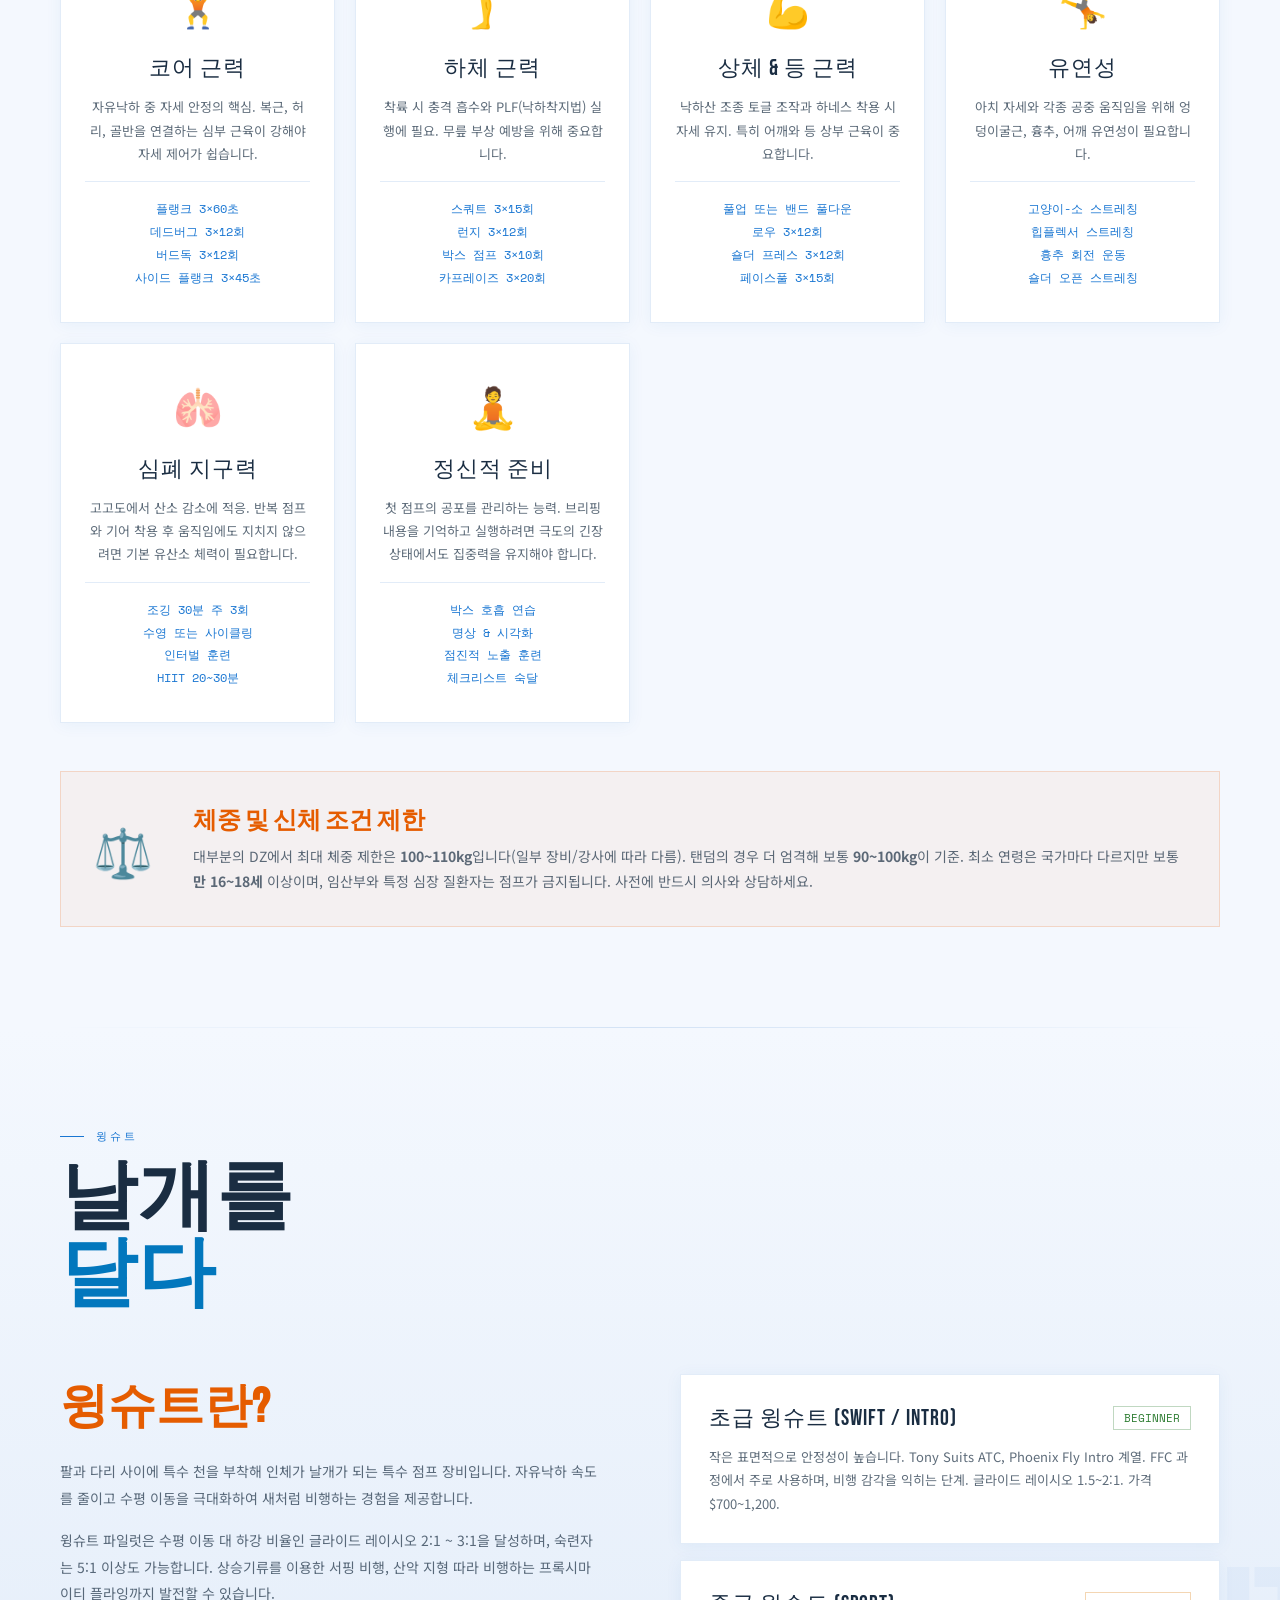
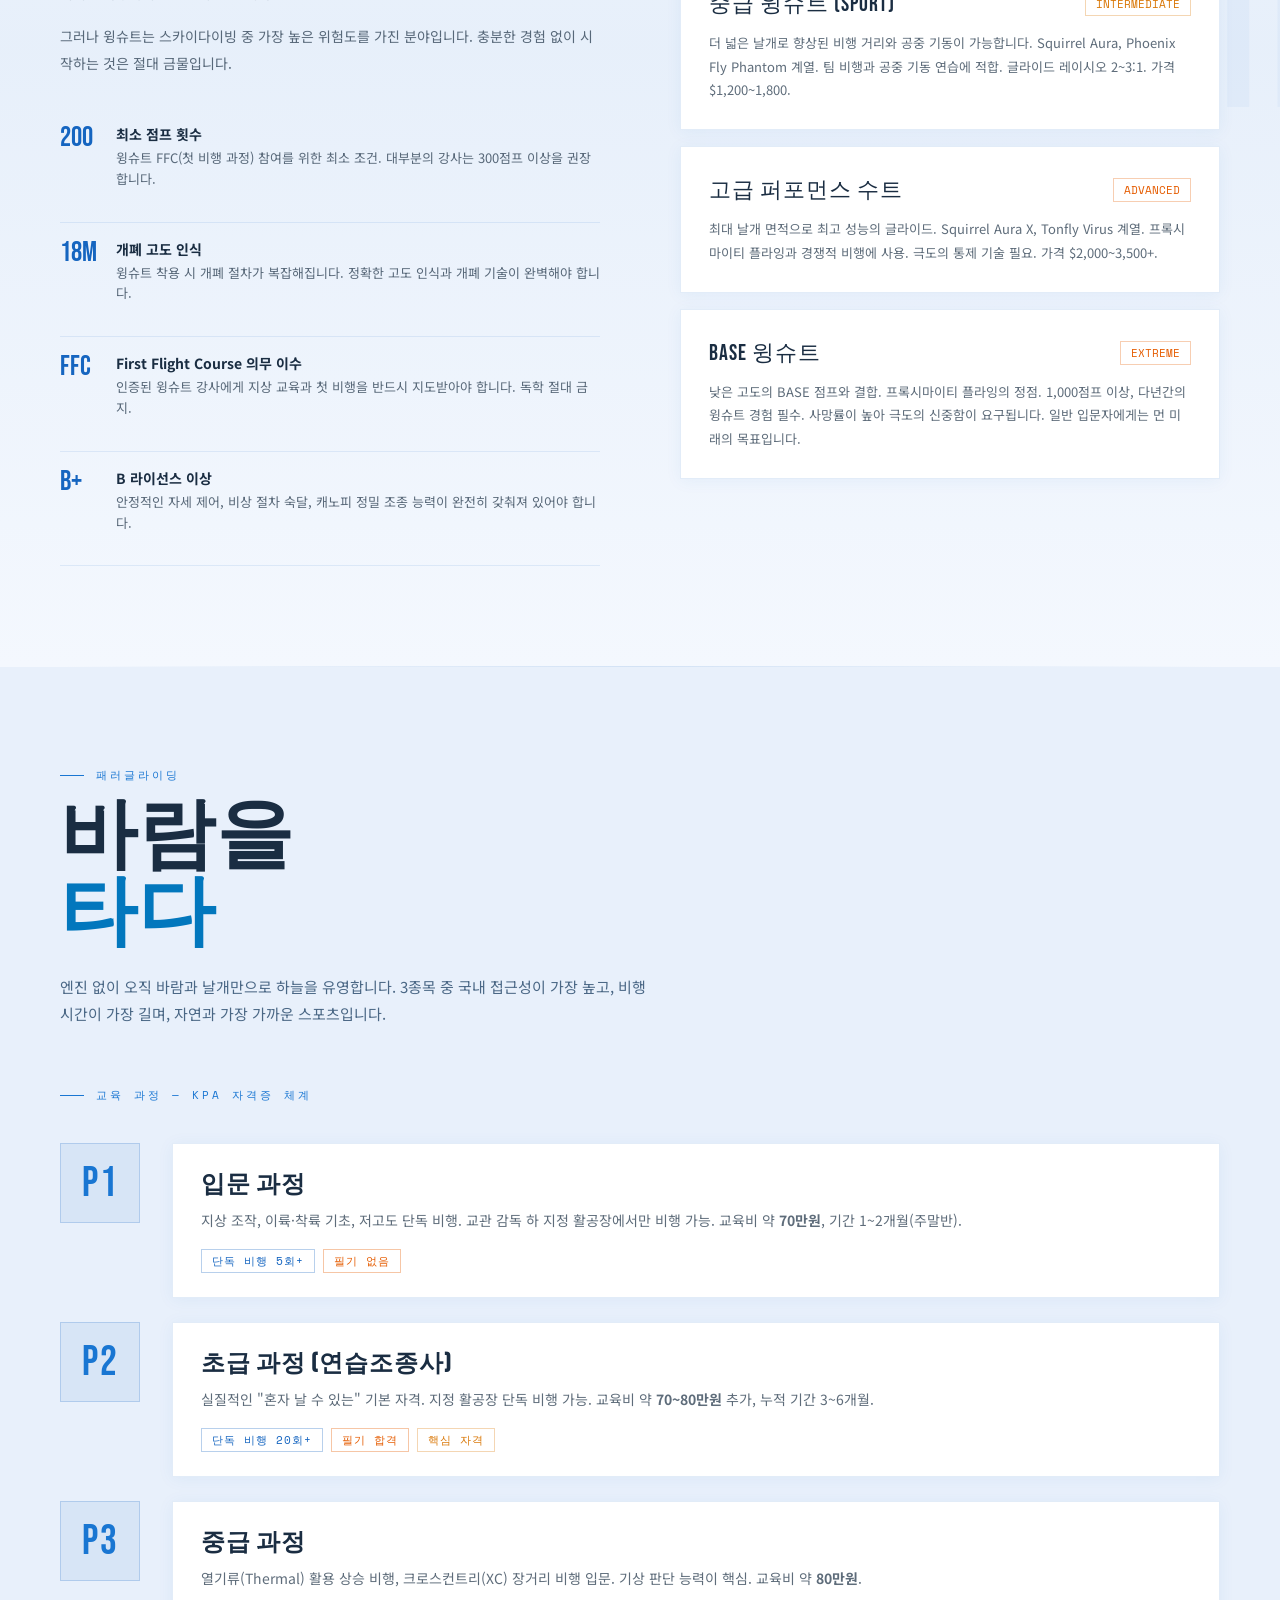
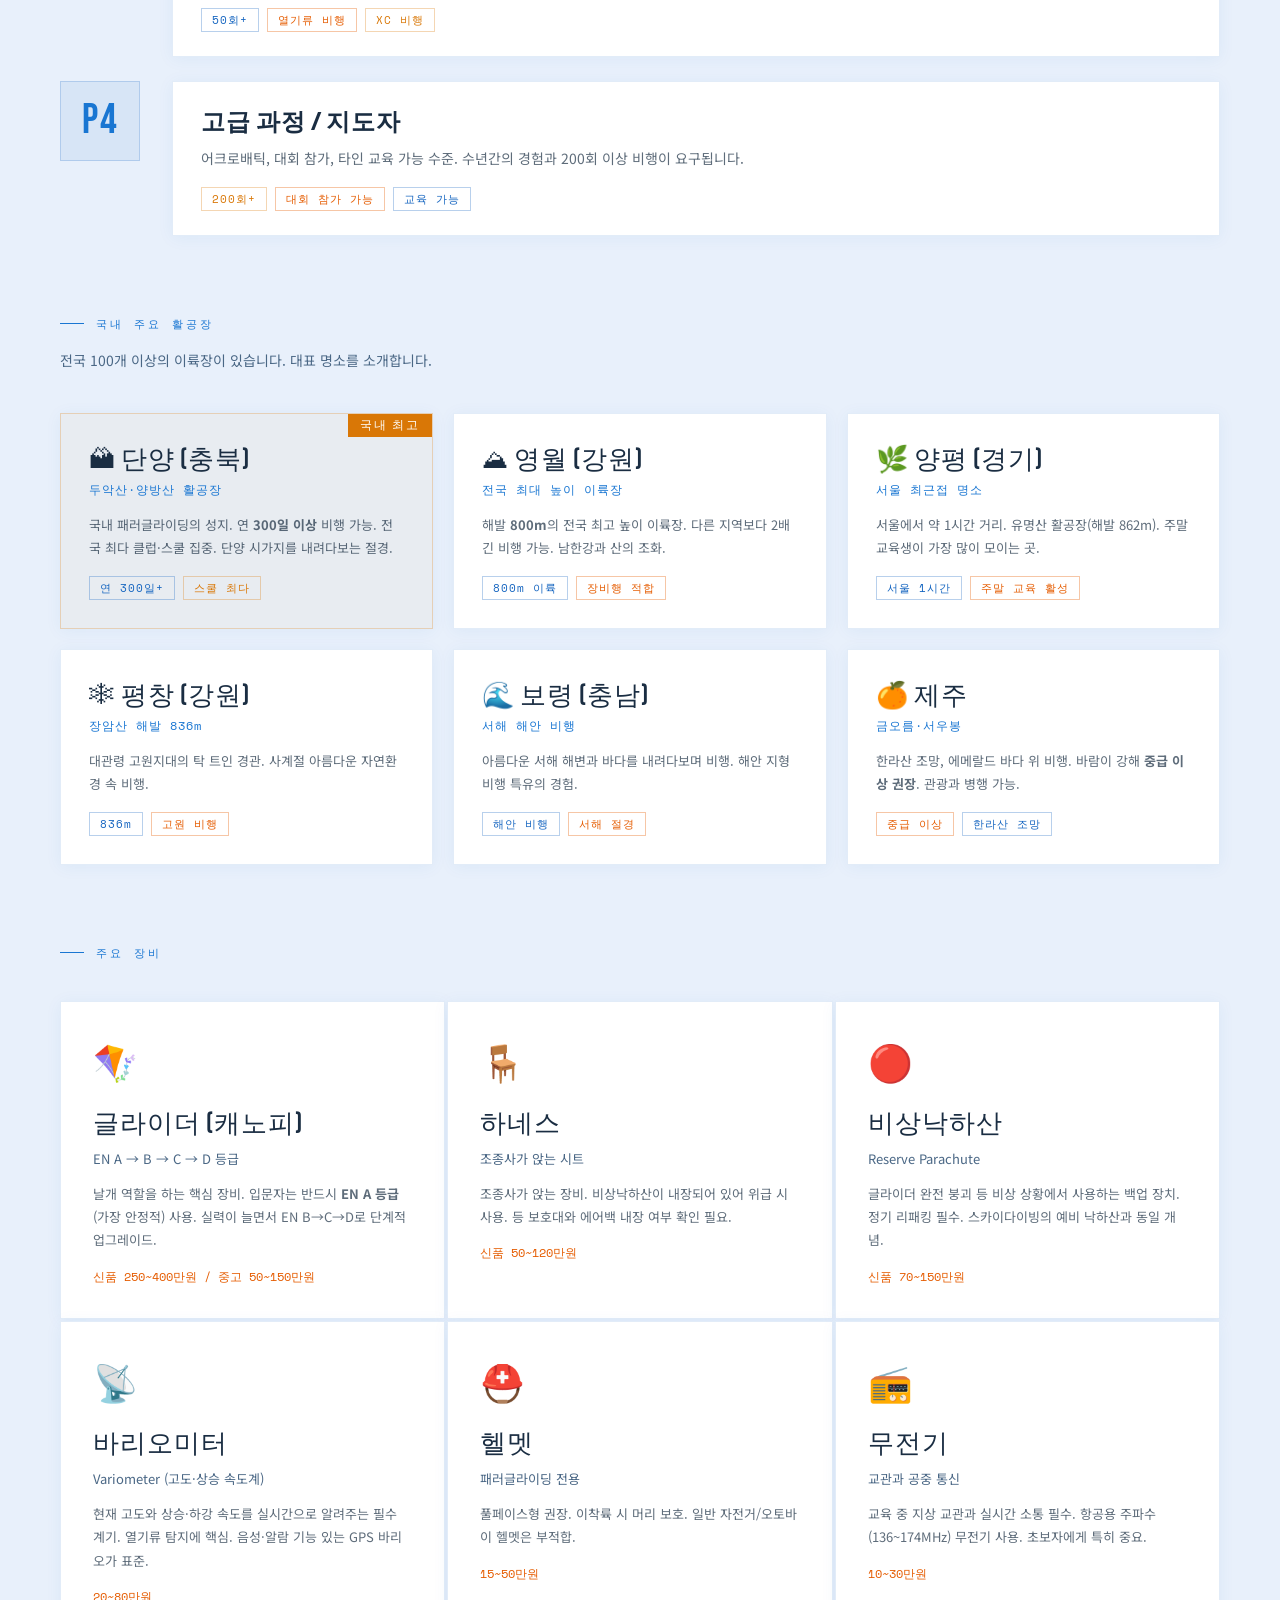
==== commit 038b5b06: "update: 국내 기관 섹션 재구성 + 가격·장비 정보 업데이트 기관 섹션 변경: - 스카이다이브 코리아 + 플라이스테이션 코리아 2곳만 표시 (사용자 확인 정보) - 기타 미확" ====
--- a/index.html
+++ b/index.html
@@ -2023,48 +2023,82 @@
   <h2 class="section-title">지금 바로<br><em>시작하는 곳</em></h2>
   <p class="section-subtitle">정보만으로는 충분하지 않습니다. 실제로 체험하고 교육받을 수 있는 국내 기관을 직접 연결합니다. 방문 전 전화·카페로 최신 일정을 꼭 확인하세요.</p>
 
-  <!-- 스카이다이빙 DZ -->
-  <div class="section-tag" style="margin-top:60px;">🪂 스카이다이빙 — 국내 Drop Zone</div>
-  <p style="font-size:14px;color:var(--text-muted);margin:16px 0 32px;line-height:1.8;">국내 정식 스카이다이빙 DZ는 수가 적습니다. 스카이다이브코리아(충주)가 국내 유일 USPA 국제 공인 DZ이며, 한국스카이다이빙아카데미가 미사리·남원·예천 DZ를 운영합니다. 시즌(봄~가을) 및 날씨에 따라 운영일이 다르므로 방문 전 반드시 확인하세요.</p>
-  <div class="inst-grid animate-in">
-    <div class="inst-card featured-sky">
-      <span class="inst-type-badge badge-sky">USPA 국제 공인 DZ</span>
-      <div class="inst-name">스카이다이브코리아 (스카이어드벤처)</div>
-      <div class="inst-location">📍 충북 충주시 앙성면 단암길 19-1</div>
-      <p class="inst-body">국내 유일 USPA(미국낙하산협회) 국제 공인 스카이다이빙 Drop Zone. 전용 항공기 보유, 체험 무사고 업체. 국가대표급 전문 강사진. 탠덤·AFF 교육·펀점프·방송촬영 가능. 탠덤 3,800m 기준 약 77~88만원.</p>
+  <!-- 실외 스카이다이빙 -->
+  <div class="section-tag" style="margin-top:60px;">🪂 실외 스카이다이빙 (실제 점프)</div>
+  <p style="font-size:14px;color:var(--text-muted);margin:16px 0 32px;line-height:1.8;">국내에서 실제 항공기에 탑승해 점프를 체험하거나 자격증 교육을 받을 수 있는 곳은 현재 <strong style="color:var(--sky-blue);">스카이다이브 코리아(충주) 단 한 곳</strong>입니다. 실외 스카이다이빙은 날씨·바람 조건에 따라 당일 취소될 수 있으므로, 예약 전 반드시 운영 여부를 확인하세요.</p>
+  <div class="inst-grid animate-in" style="max-width:640px;">
+    <div class="inst-card featured-sky" style="grid-column: 1 / -1;">
+      <span class="inst-type-badge badge-sky">USPA 국제 공인 · 국내 유일 실외 DZ</span>
+      <div class="inst-name">스카이다이브 코리아 (Skydive Korea)</div>
+      <div class="inst-location">📍 충청북도 충주시 앙성면 &nbsp;|&nbsp; ☎ 1588-8715 &nbsp;|&nbsp; 평점 ⭐ 4.7</div>
+      <p class="inst-body">국내 유일 USPA(미국낙하산협회) 국제 공인 스카이다이빙 Drop Zone. 군 출신 전문 강사진 운영, 전용 항공기 보유, 체험 무사고 업체. 탠덤 점프·AFF 자격증 과정·펀점프·방송 촬영까지 가능.</p>
+
+      <!-- 가격 정보 -->
+      <div style="margin:16px 0;padding:16px;background:rgba(21,101,192,0.06);border:1px solid rgba(21,101,192,0.16);border-radius:10px;">
+        <div style="font-size:12px;font-weight:700;letter-spacing:1.5px;color:var(--sky-blue);margin-bottom:10px;">💰 요금 안내 (탠덤 점프 · 고도 3,800m)</div>
+        <div style="display:flex;flex-wrap:wrap;gap:10px;">
+          <div style="flex:1;min-width:160px;padding:10px 14px;background:#fff;border:1px solid rgba(21,101,192,0.15);border-radius:8px;">
+            <div style="font-size:11px;color:var(--text-muted);margin-bottom:4px;">골드 패키지 (핸디캠)</div>
+            <div style="font-size:20px;font-weight:800;color:var(--sky-blue);">약 770,000원</div>
+          </div>
+          <div style="flex:1;min-width:160px;padding:10px 14px;background:#fff;border:1px solid rgba(21,101,192,0.15);border-radius:8px;">
+            <div style="font-size:11px;color:var(--text-muted);margin-bottom:4px;">다이아 패키지 (아웃캠)</div>
+            <div style="font-size:20px;font-weight:800;color:var(--sky-blue);">약 880,000원</div>
+          </div>
+          <div style="flex:1;min-width:160px;padding:10px 14px;background:#fff;border:1px solid rgba(217,119,6,0.20);border-radius:8px;">
+            <div style="font-size:11px;color:var(--text-muted);margin-bottom:4px;">AFF 자격증 과정 (약 3일)</div>
+            <div style="font-size:20px;font-weight:800;color:var(--accent-yellow);">약 450만원</div>
+          </div>
+        </div>
+        <div style="margin-top:10px;font-size:12px;color:var(--text-muted);line-height:1.7;">
+          ※ 탠덤 점프 시 <strong>점프수트·헬멧·고글·낙하산 장비 일체가 가격에 포함</strong>됩니다. 별도 장비 렌탈 비용 없음.<br>
+          ※ AFF 자격증 교육 과정에서도 교육용 장비를 센터에서 대여해줍니다.
+        </div>
+      </div>
+
+      <!-- 운영 정보 -->
+      <div style="margin:12px 0;padding:12px 14px;background:rgba(229,92,0,0.05);border:1px solid rgba(229,92,0,0.15);border-radius:8px;font-size:13px;color:var(--text-muted);line-height:1.75;">
+        🕘 <strong style="color:var(--accent-orange);">운영: 주말(토·일) 오전 9시 ~ 오후 5시만 운영</strong> (기상 조건에 따라 당일 취소 가능 — 방문 전 전화 필수)
+      </div>
+
       <div class="inst-offers">
         <span class="tag blue">탠덤 체험</span>
-        <span class="tag blue">AFF 교육</span>
+        <span class="tag blue">AFF 자격증</span>
         <span class="tag">펀 점프</span>
-        <span class="tag gold">USPA 공인</span>
-      </div>
-      <a href="https://www.skydivekorea.com" class="inst-link" target="_blank" rel="noopener">공식 홈페이지 →</a>
-      <a href="https://pf.kakao.com/_TxesXu" class="inst-link" style="margin-top:8px;display:inline-block;" target="_blank" rel="noopener">카카오 채널 →</a>
-    </div>
-    <div class="inst-card">
-      <span class="inst-type-badge badge-sky">SKYDIVING ACADEMY</span>
-      <div class="inst-name">한국스카이다이빙아카데미</div>
-      <div class="inst-location">📍 미사리(경기) · 남원(전남) · 예천(경북) DZ</div>
-      <p class="inst-body">국내 복수 DZ 보유 스카이다이빙 교육기관. 미사리 DZ는 한강 인접 헬리콥터 강하(8,000~9,000ft), 남원·예천 DZ는 13,000ft 고도 운영. AFF 과정 Category A~H 체계적 교육.</p>
+        <span class="tag gold">USPA 국제 공인</span>
+        <span class="tag">장비 일체 제공</span>
+      </div>
+      <div style="display:flex;gap:10px;flex-wrap:wrap;margin-top:16px;">
+        <a href="https://www.skydivekorea.com" class="inst-link" target="_blank" rel="noopener">공식 홈페이지 →</a>
+        <a href="https://pf.kakao.com/_TxesXu" class="inst-link" target="_blank" rel="noopener">카카오 채널 →</a>
+      </div>
+    </div>
+  </div>
+
+  <!-- 실내 스카이다이빙 -->
+  <div class="section-tag" style="margin-top:64px;">🌀 실내 스카이다이빙 (풍동 체험)</div>
+  <p style="font-size:14px;color:var(--text-muted);margin:16px 0 32px;line-height:1.8;">날씨와 무관하게 바람을 이용해 스카이다이빙 자유낙하 감각을 체험할 수 있는 풍동(Wind Tunnel) 시설입니다. 실제 점프 전 기초 자세·바디포지션 연습에도 효과적입니다.</p>
+  <div class="inst-grid animate-in" style="max-width:640px;">
+    <div class="inst-card featured-sky" style="grid-column: 1 / -1;">
+      <span class="inst-type-badge badge-sky">INDOOR SKYDIVING · 국내 유일 풍동 시설</span>
+      <div class="inst-name">플라이스테이션 코리아 (Fly Station Korea)</div>
+      <div class="inst-location">📍 경기도 용인시 포곡읍 &nbsp;|&nbsp; 평점 ⭐ 4.5</div>
+      <p class="inst-body">바람을 이용한 실내 풍동 시설로, 날씨에 관계없이 언제든 스카이다이빙 자유낙하 감각을 체험할 수 있습니다. 국내에서 가장 많은 리뷰를 보유한 풍동 체험 명소이며, 외국인 영어 강사도 상주해 접근성이 높습니다. 실제 점프 전 바디포지션 감각 훈련에도 활용됩니다.</p>
       <div class="inst-offers">
-        <span class="tag blue">탠덤 체험</span>
-        <span class="tag blue">AFF 교육</span>
-        <span class="tag">3개 DZ 운영</span>
-      </div>
-      <a href="http://www.koreaskydiving.com" class="inst-link" target="_blank" rel="noopener">공식 홈페이지 →</a>
-    </div>
-    <div class="inst-card">
-      <span class="inst-type-badge badge-sky">OFFICIAL ASSOCIATION</span>
-      <div class="inst-name">한국스카이다이빙협회 (KPA)</div>
-      <div class="inst-location">📋 국내 스카이다이빙 공식 관할 협회</div>
-      <p class="inst-body">국내 스카이다이빙·낙하산 스포츠 공식 인가 기관. 인가 DZ 목록, 라이선스 체계, 안전 규정, 안전 포럼 운영. 교육기관 등록 여부는 반드시 이 협회를 통해 먼저 확인하세요.</p>
-      <div class="inst-offers">
-        <span class="tag gold">국내 공식 협회</span>
-        <span class="tag blue">인가 DZ 목록</span>
-        <span class="tag">안전 포럼</span>
-      </div>
-      <a href="https://www.kpa.or.kr" class="inst-link" target="_blank" rel="noopener">협회 공식 사이트 →</a>
-    </div>
+        <span class="tag blue">풍동 체험</span>
+        <span class="tag blue">자세 교육</span>
+        <span class="tag gold">날씨 무관</span>
+        <span class="tag">영어 강사 상주</span>
+      </div>
+      <div style="margin-top:16px;">
+        <a href="https://www.flystation.kr" class="inst-link" target="_blank" rel="noopener">공식 홈페이지 →</a>
+      </div>
+    </div>
+  </div>
+
+  <div class="compare-note animate-in" style="margin-top:40px;">
+    <span style="font-family:'Space Mono',monospace;font-size:11px;letter-spacing:2px;color:var(--sky-blue);">// 참고 사항</span>
+    <p>국내 실외 스카이다이빙 장소는 매우 제한적입니다. 더 다양한 경험·AFF 자격증 취득을 원한다면 <strong>괌, 뉴질랜드, 태국</strong> 등 해외 원정도 좋은 선택입니다. 아래 해외 DZ 섹션을 참고하세요.</p>
   </div>
 
   <!-- 패러글라이딩 스쿨 -->
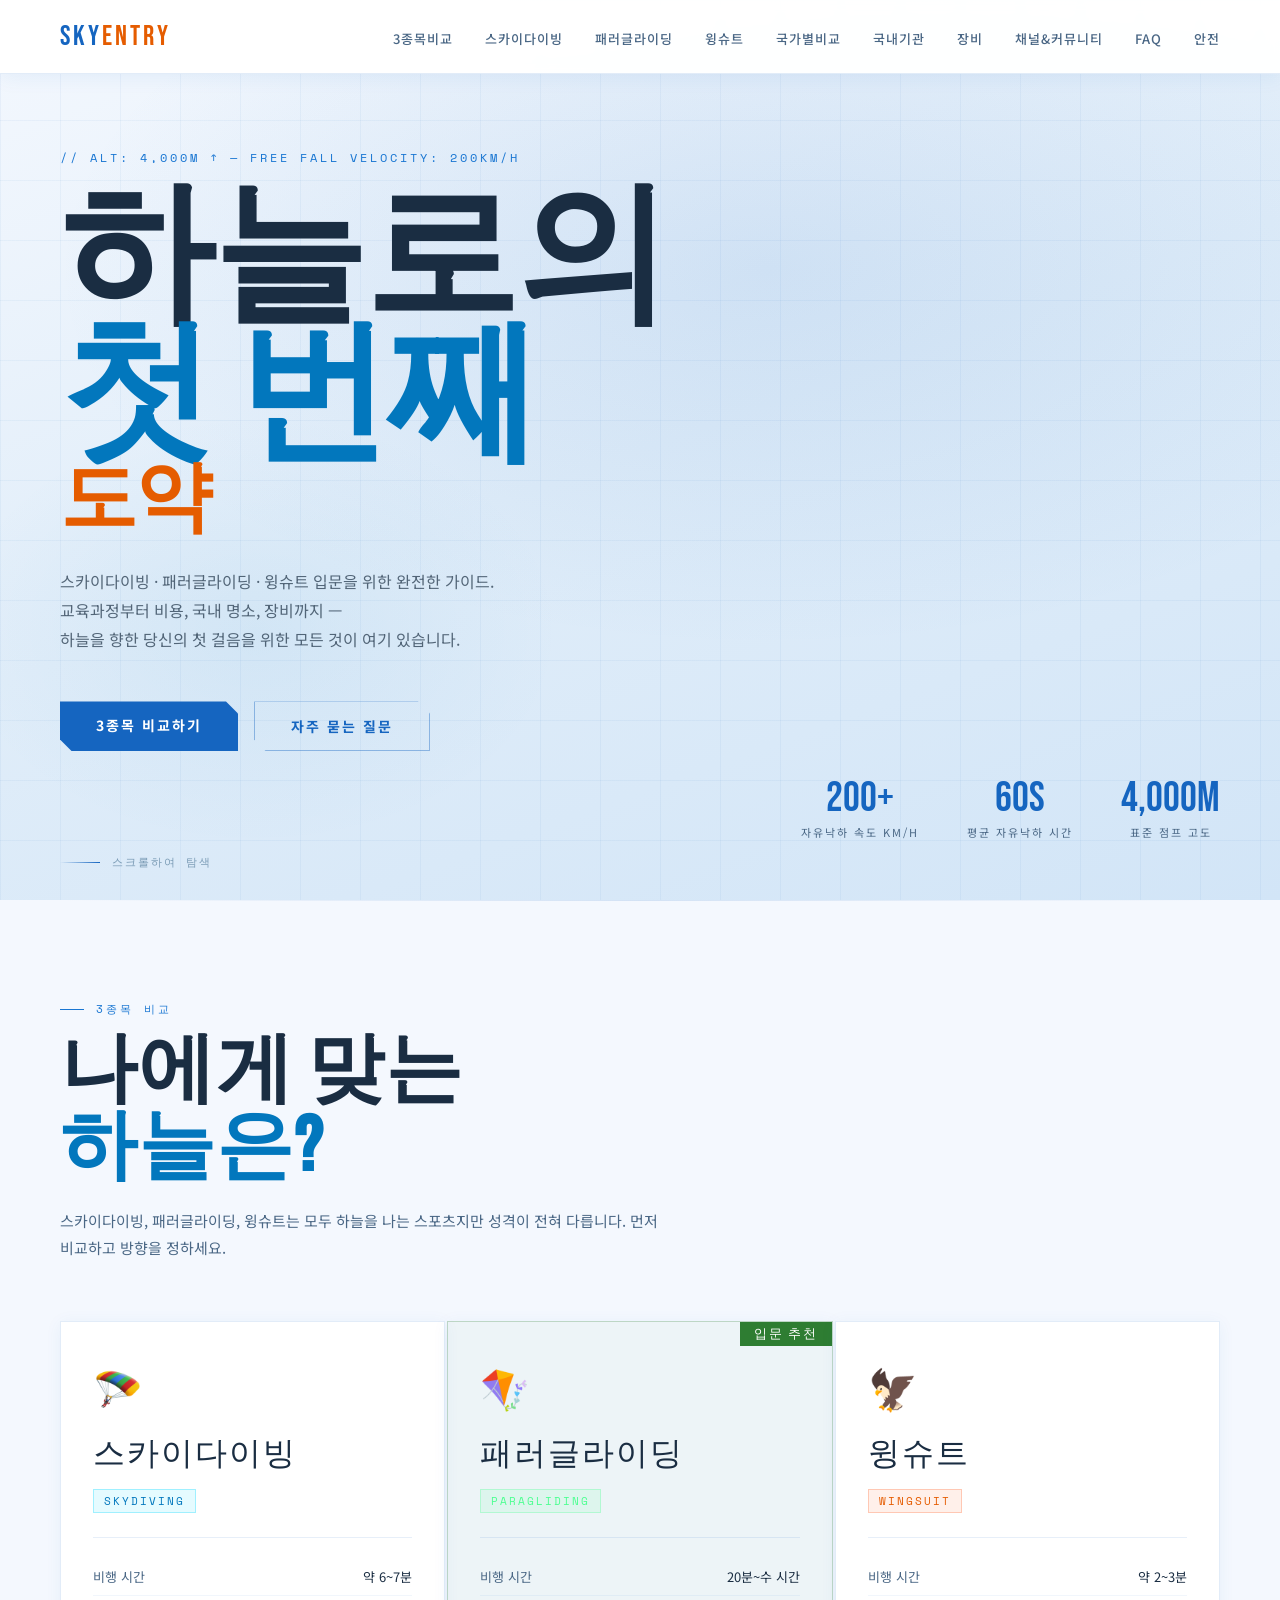
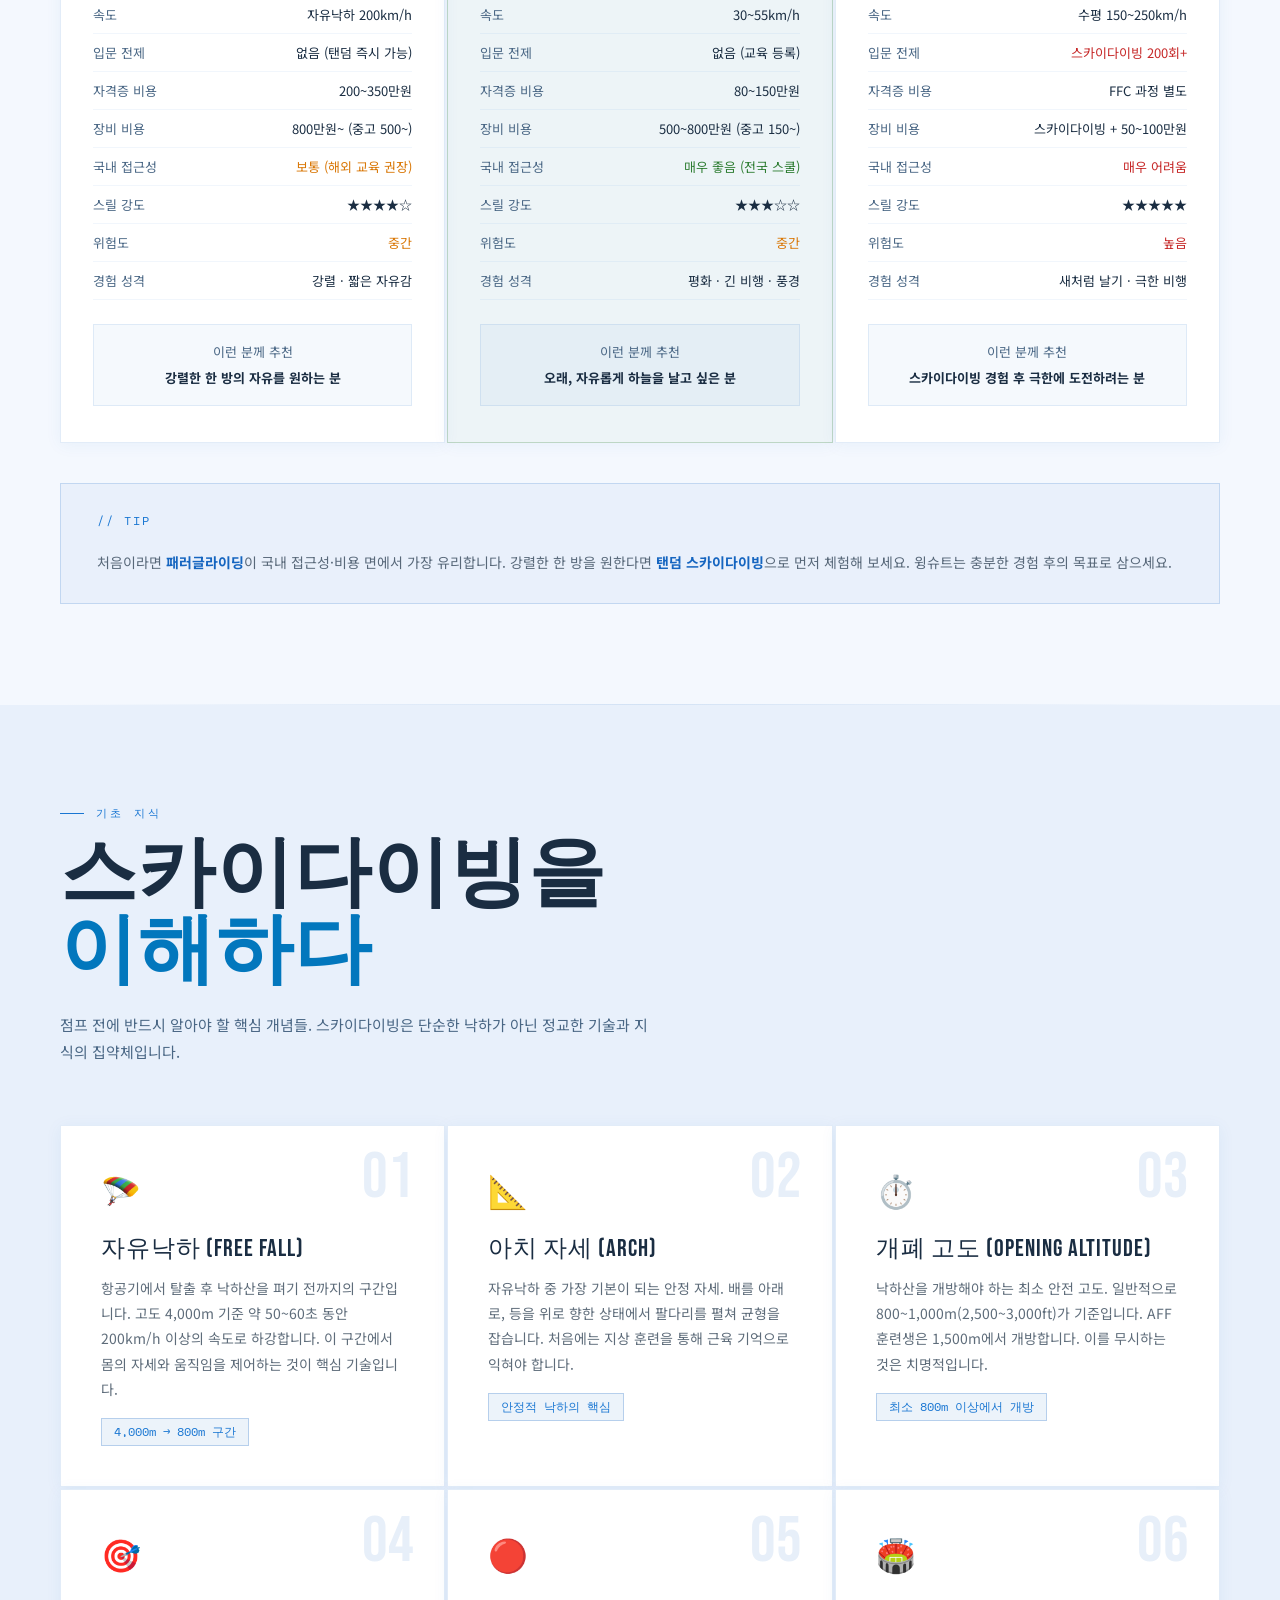
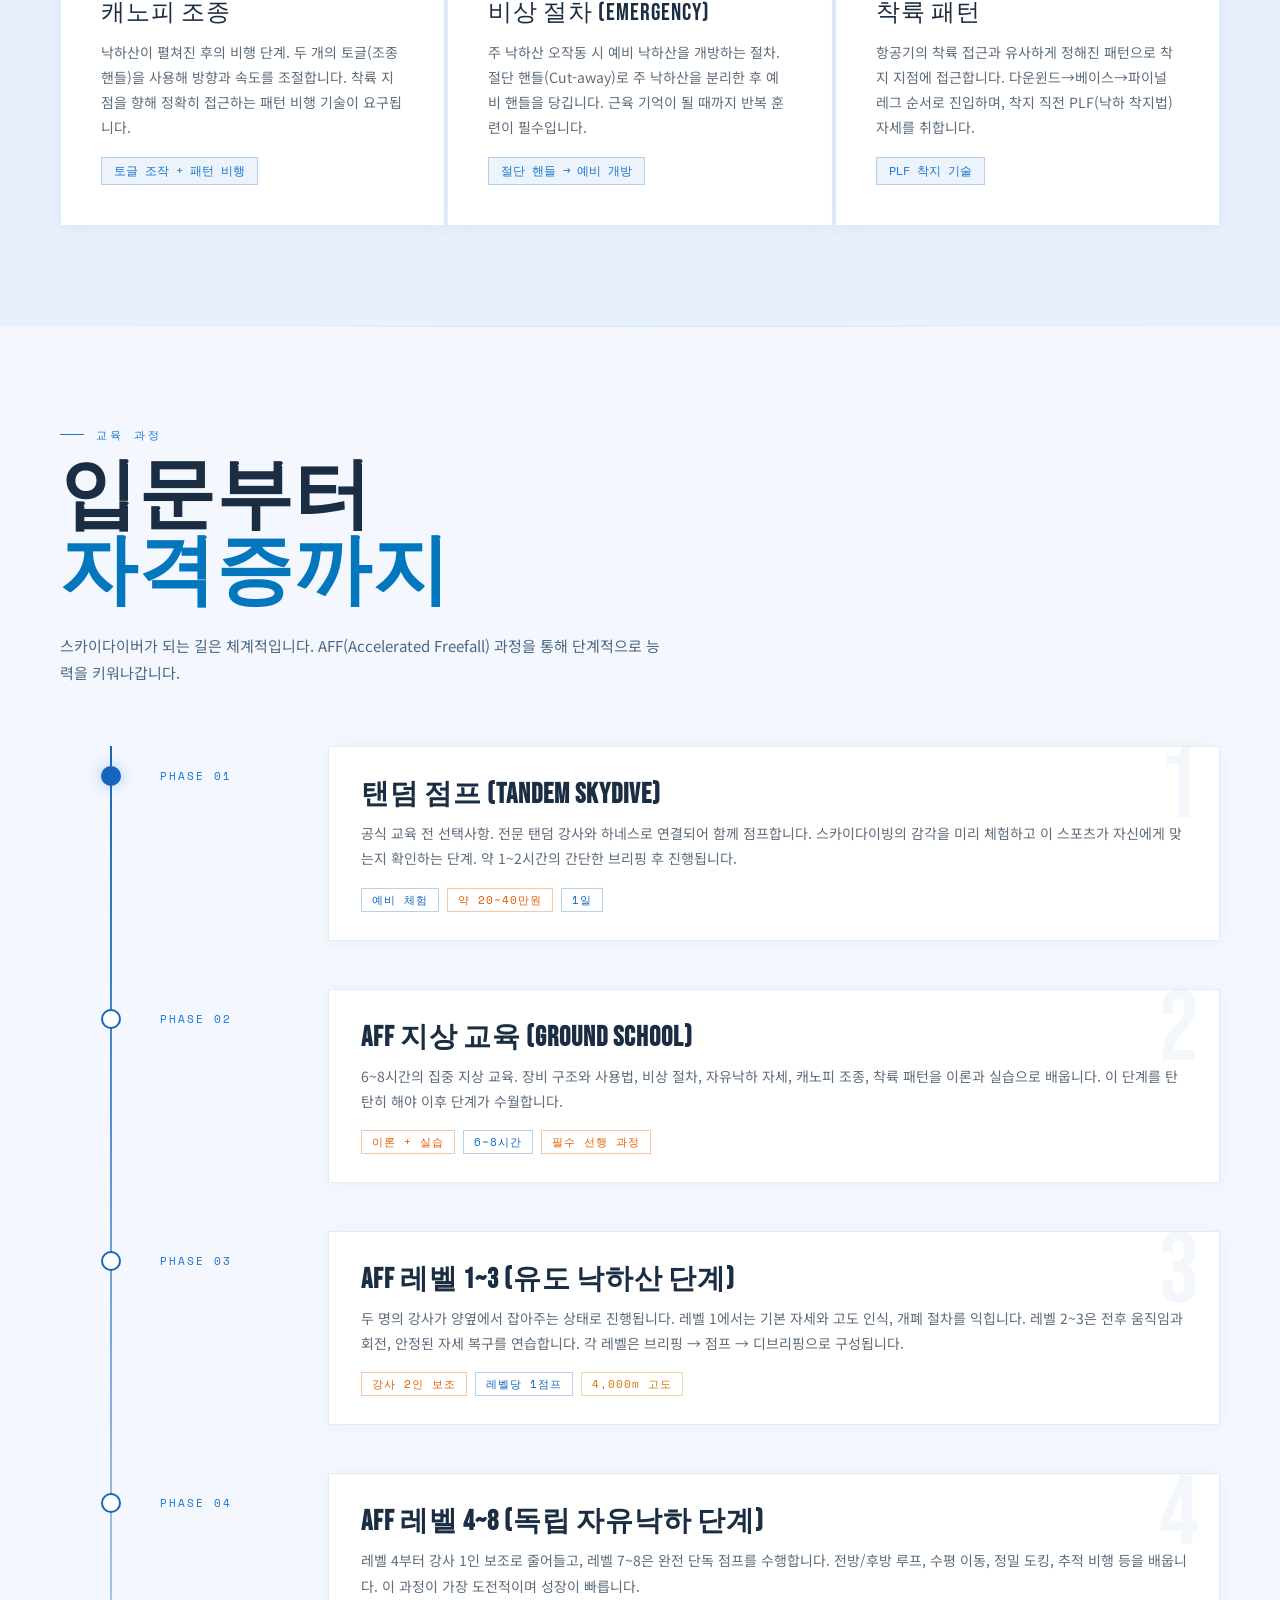
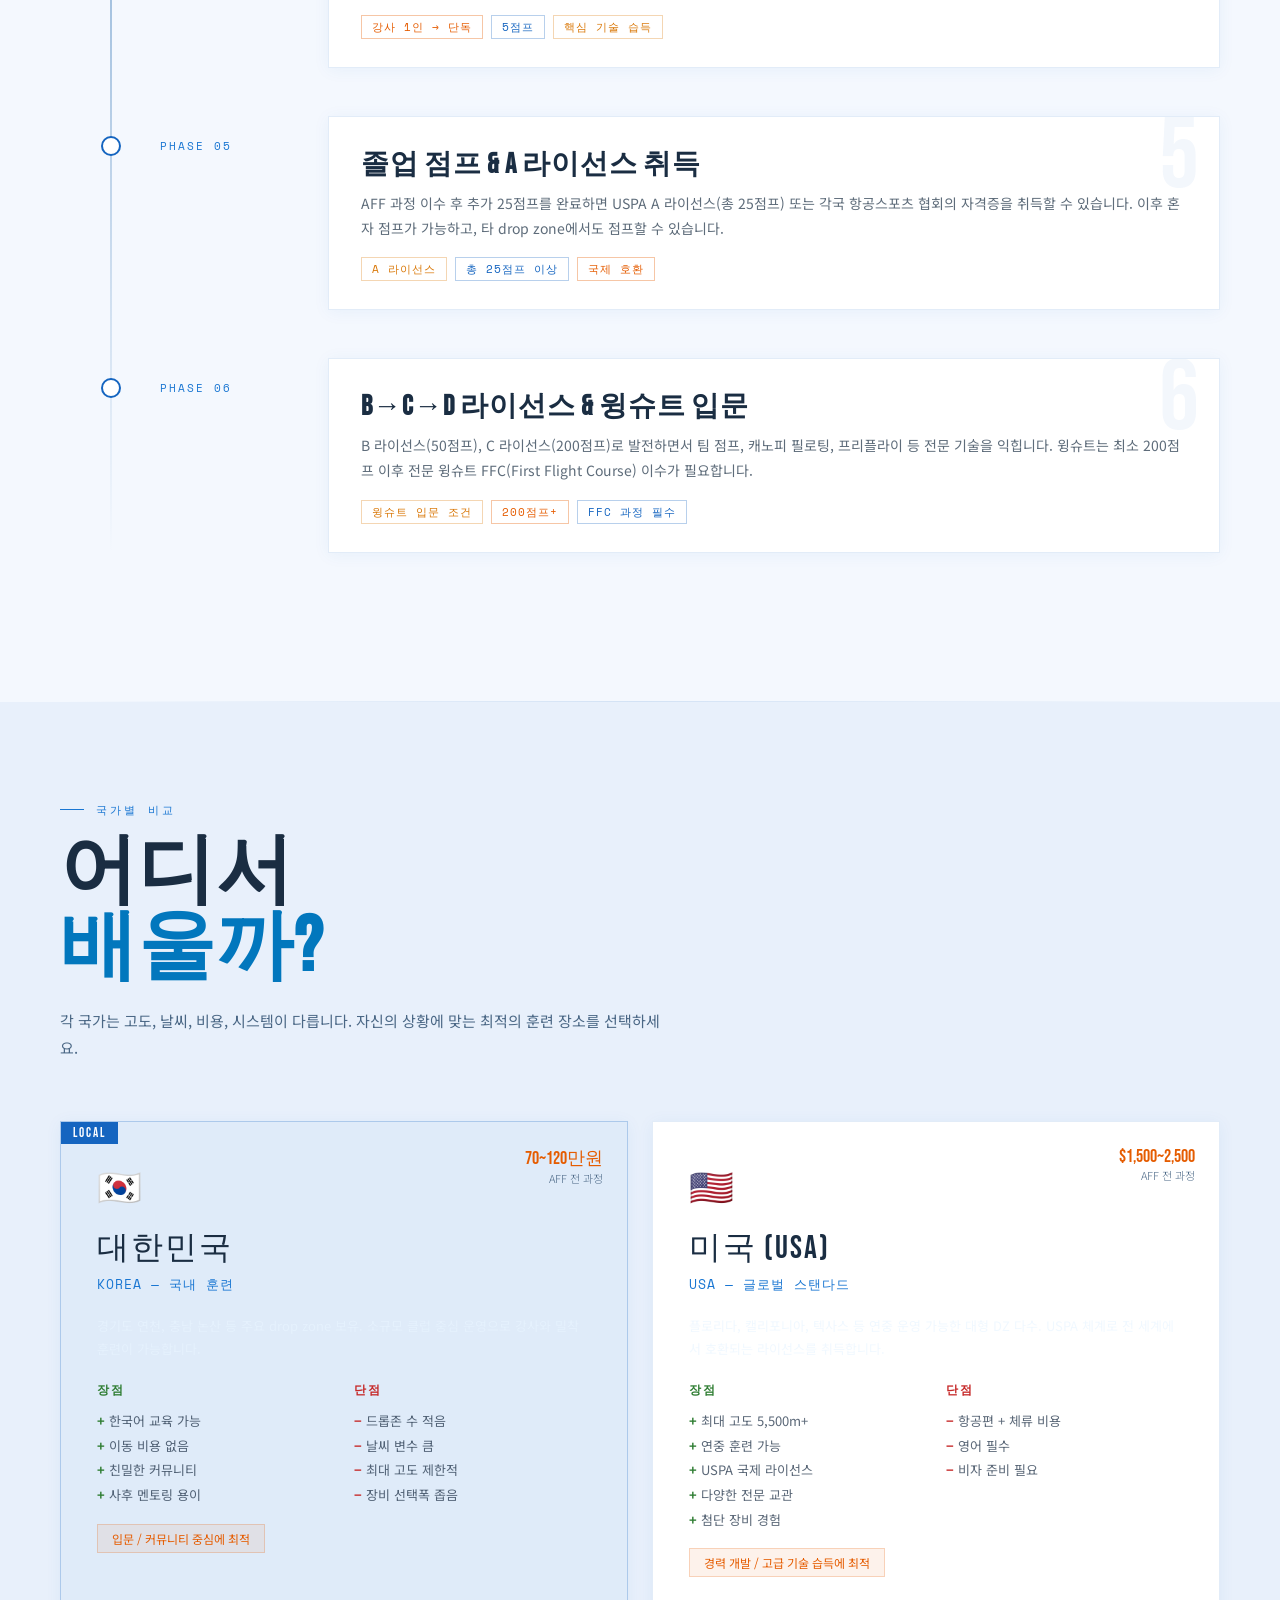
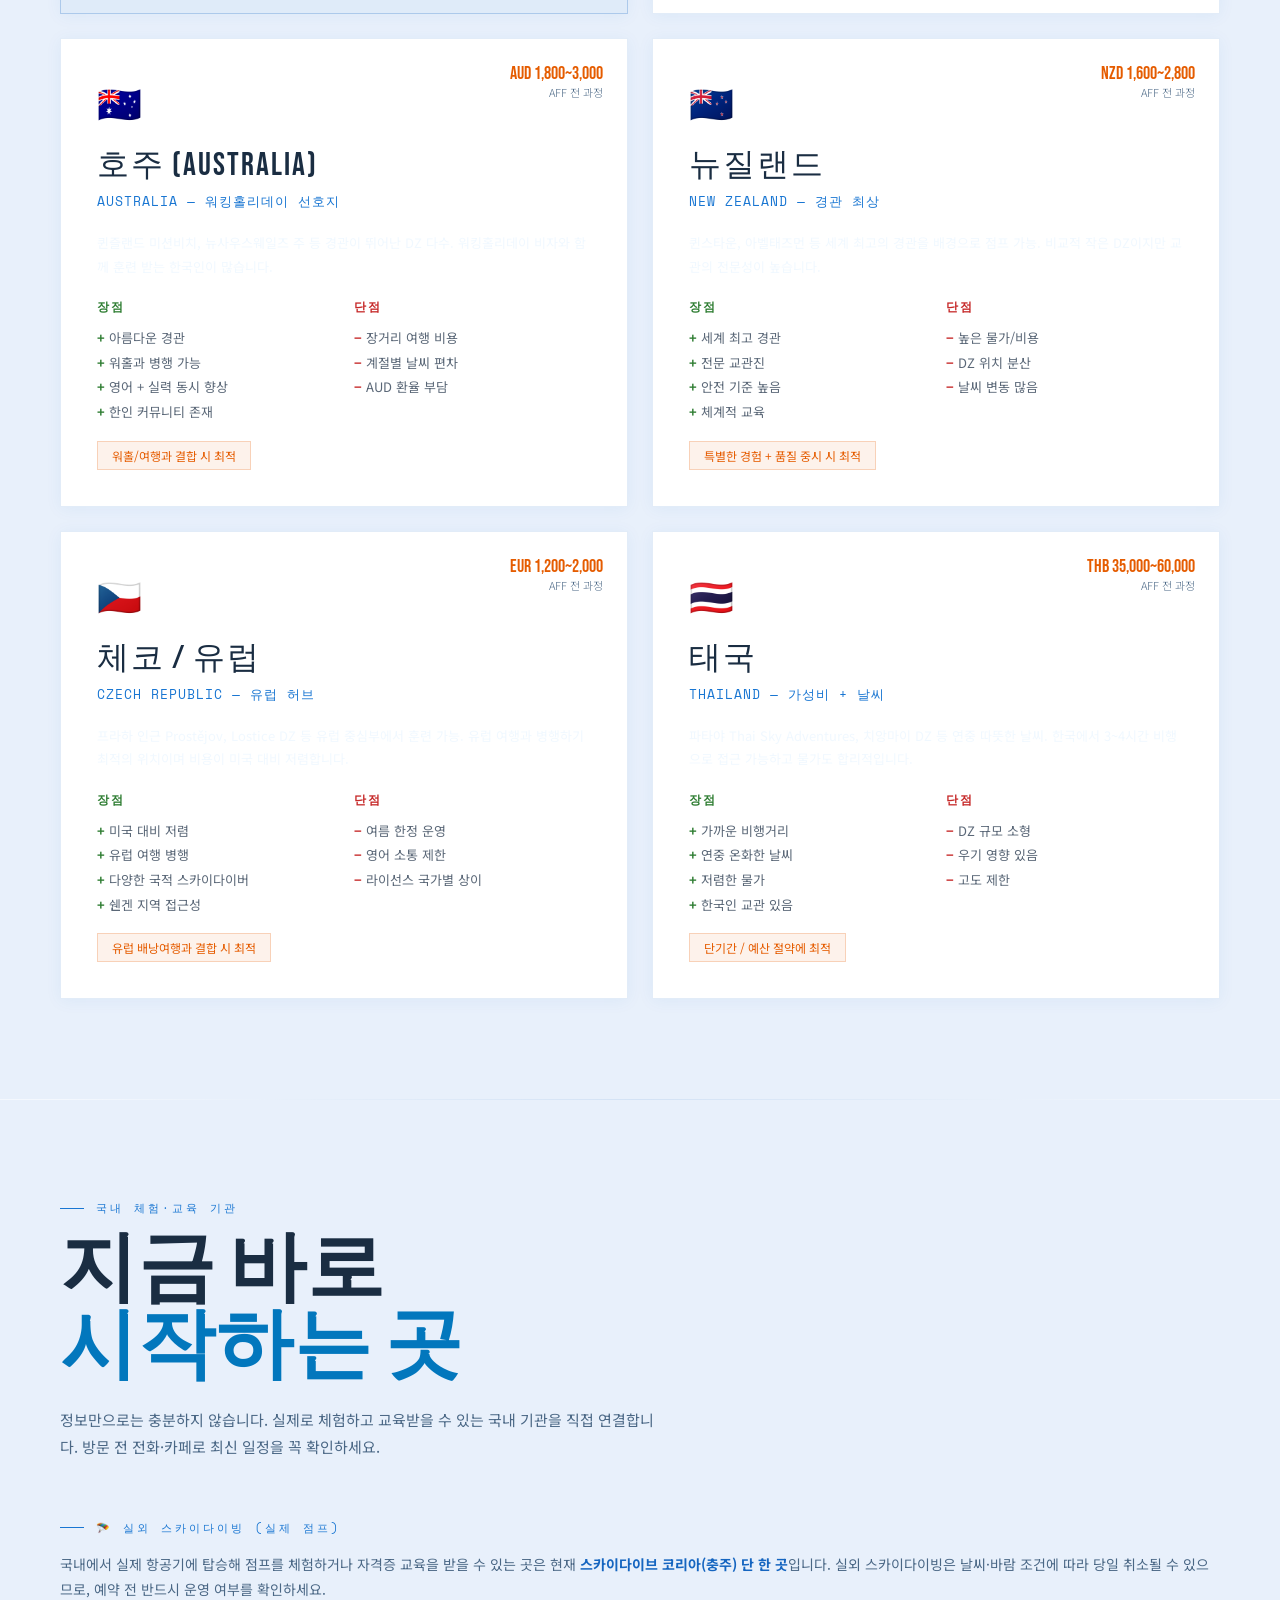
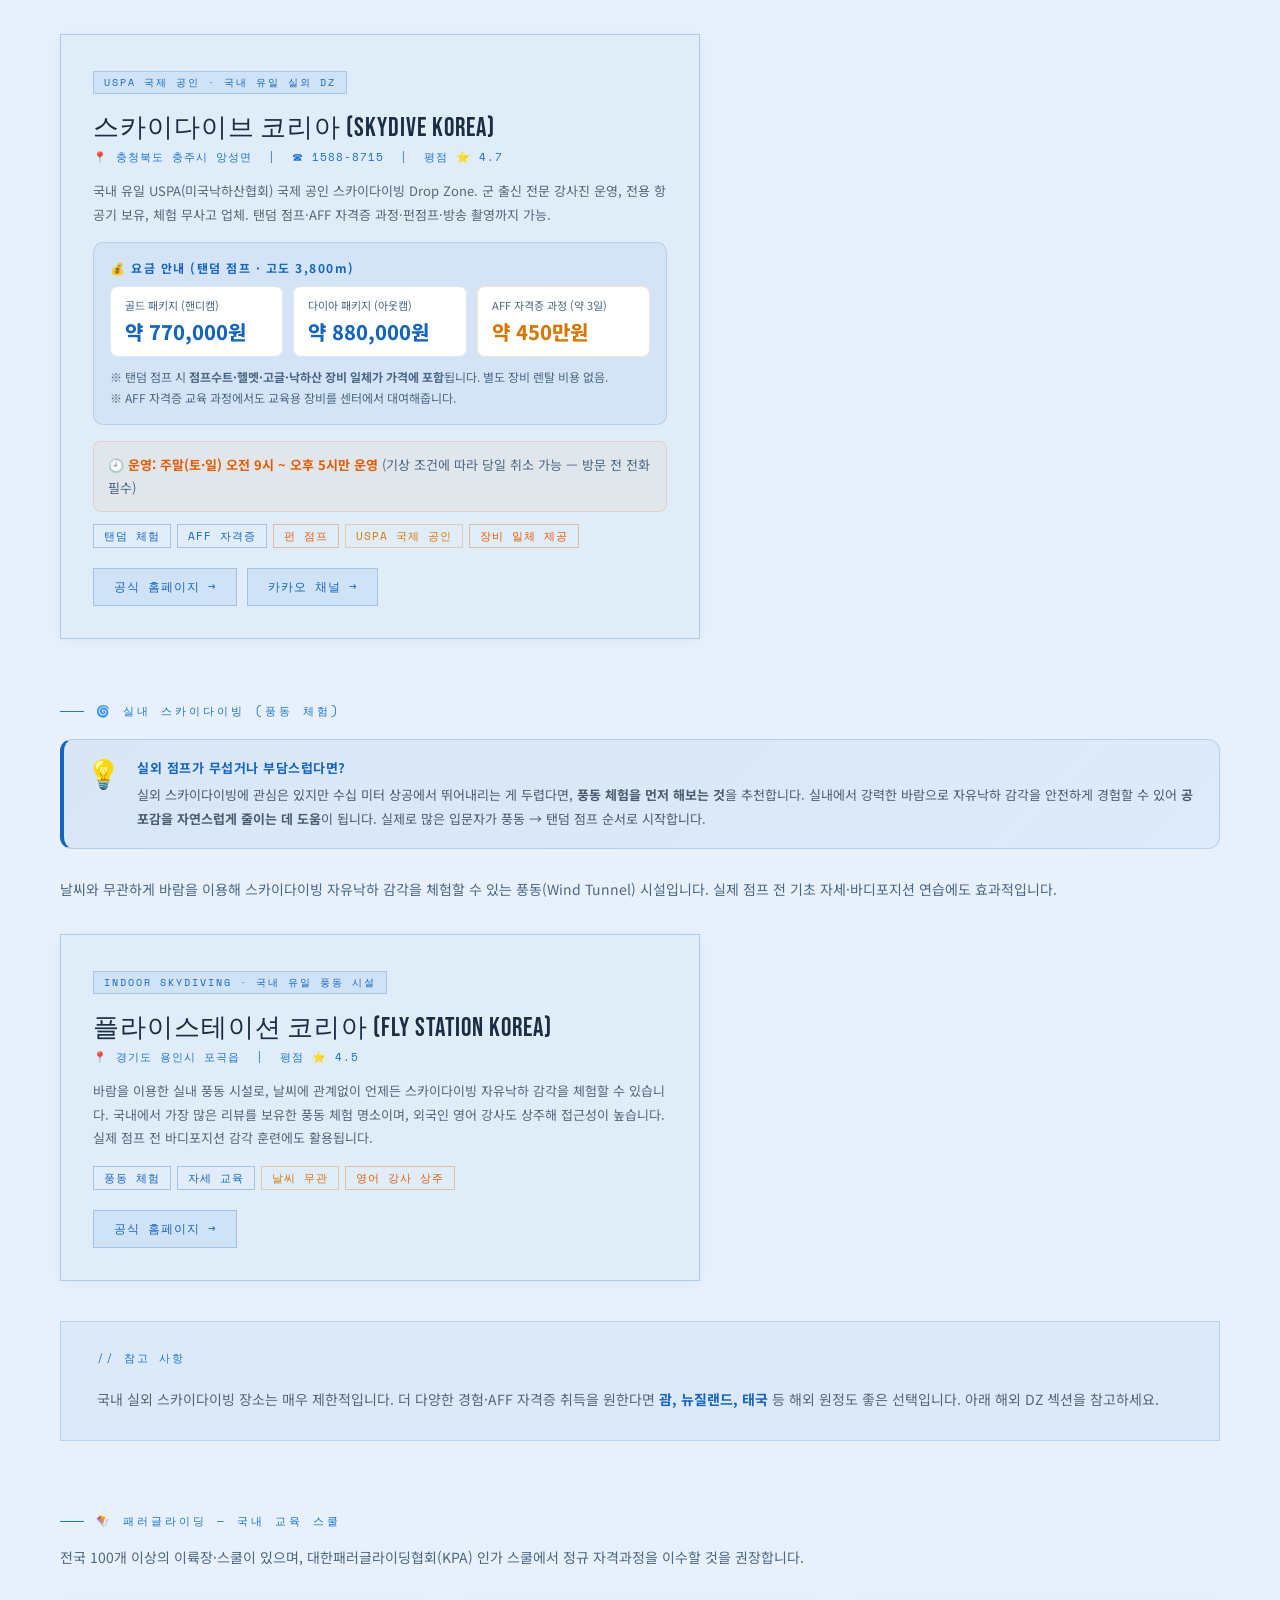
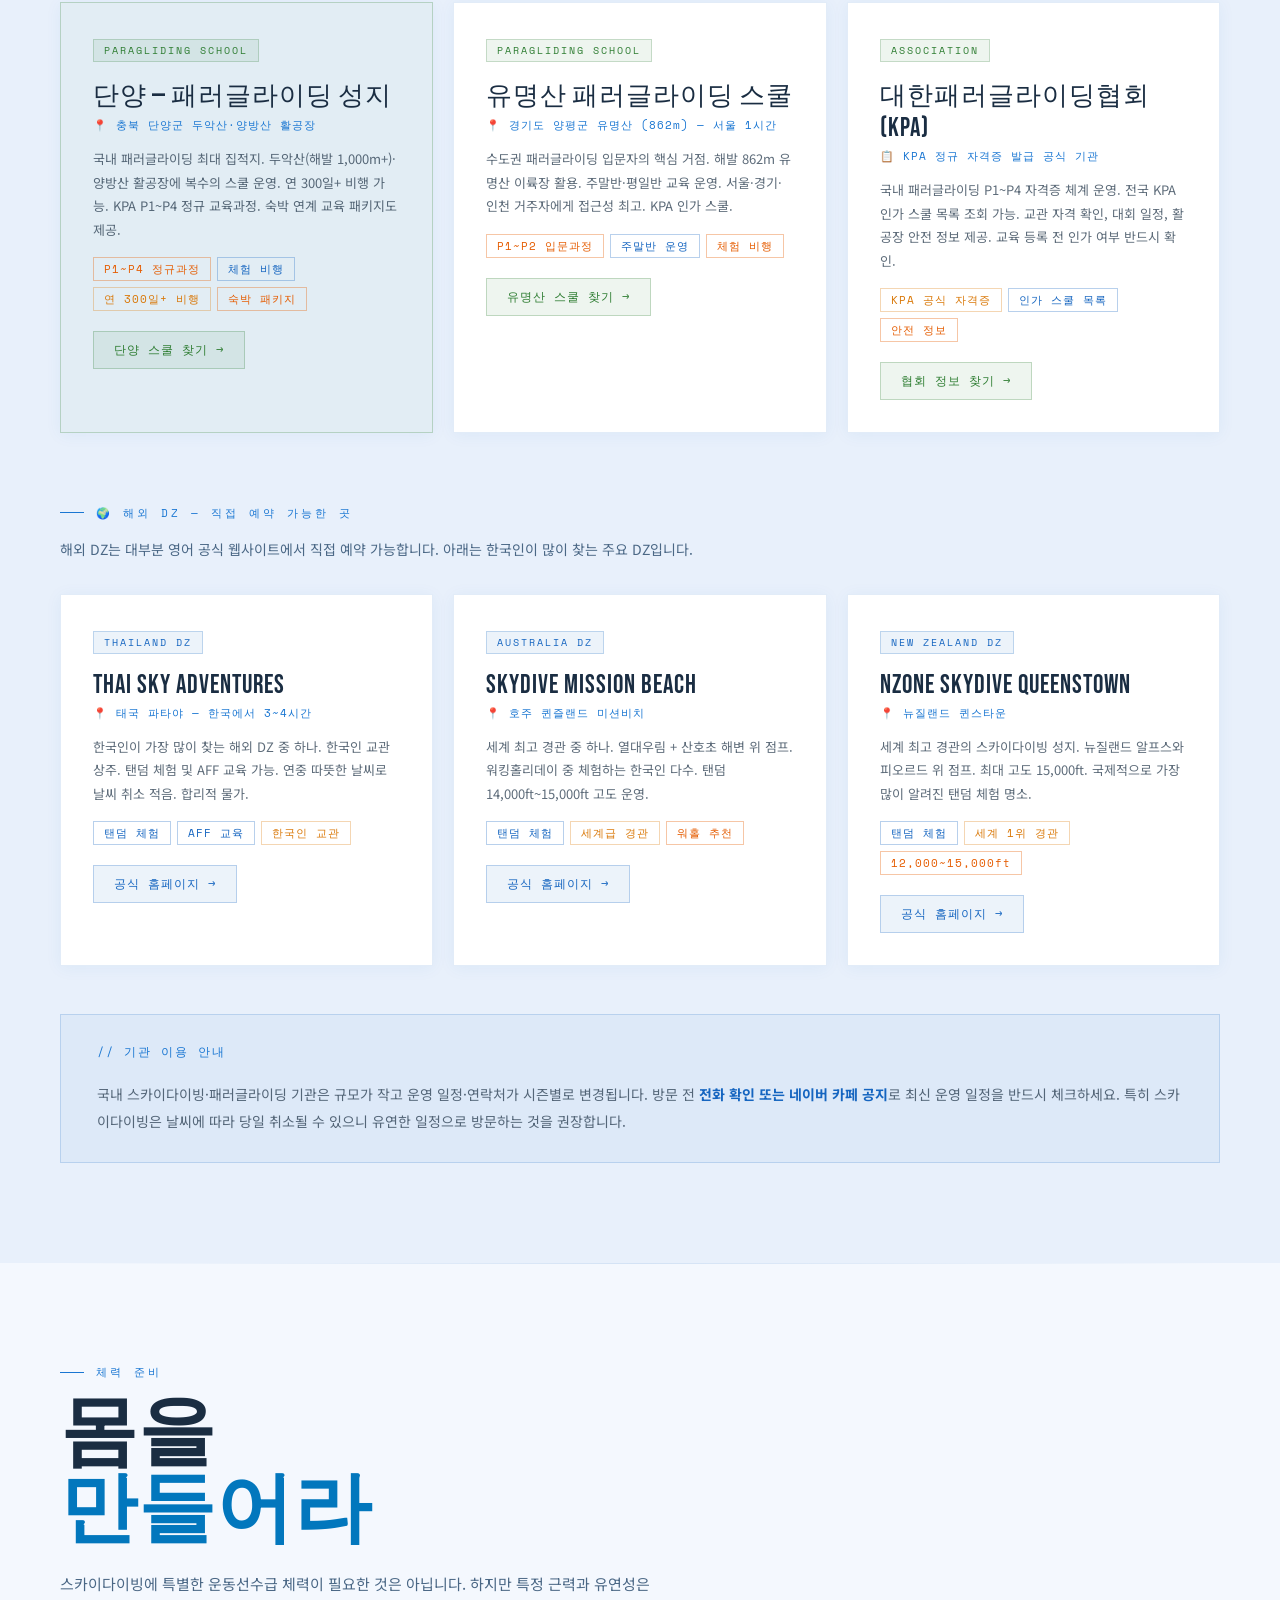
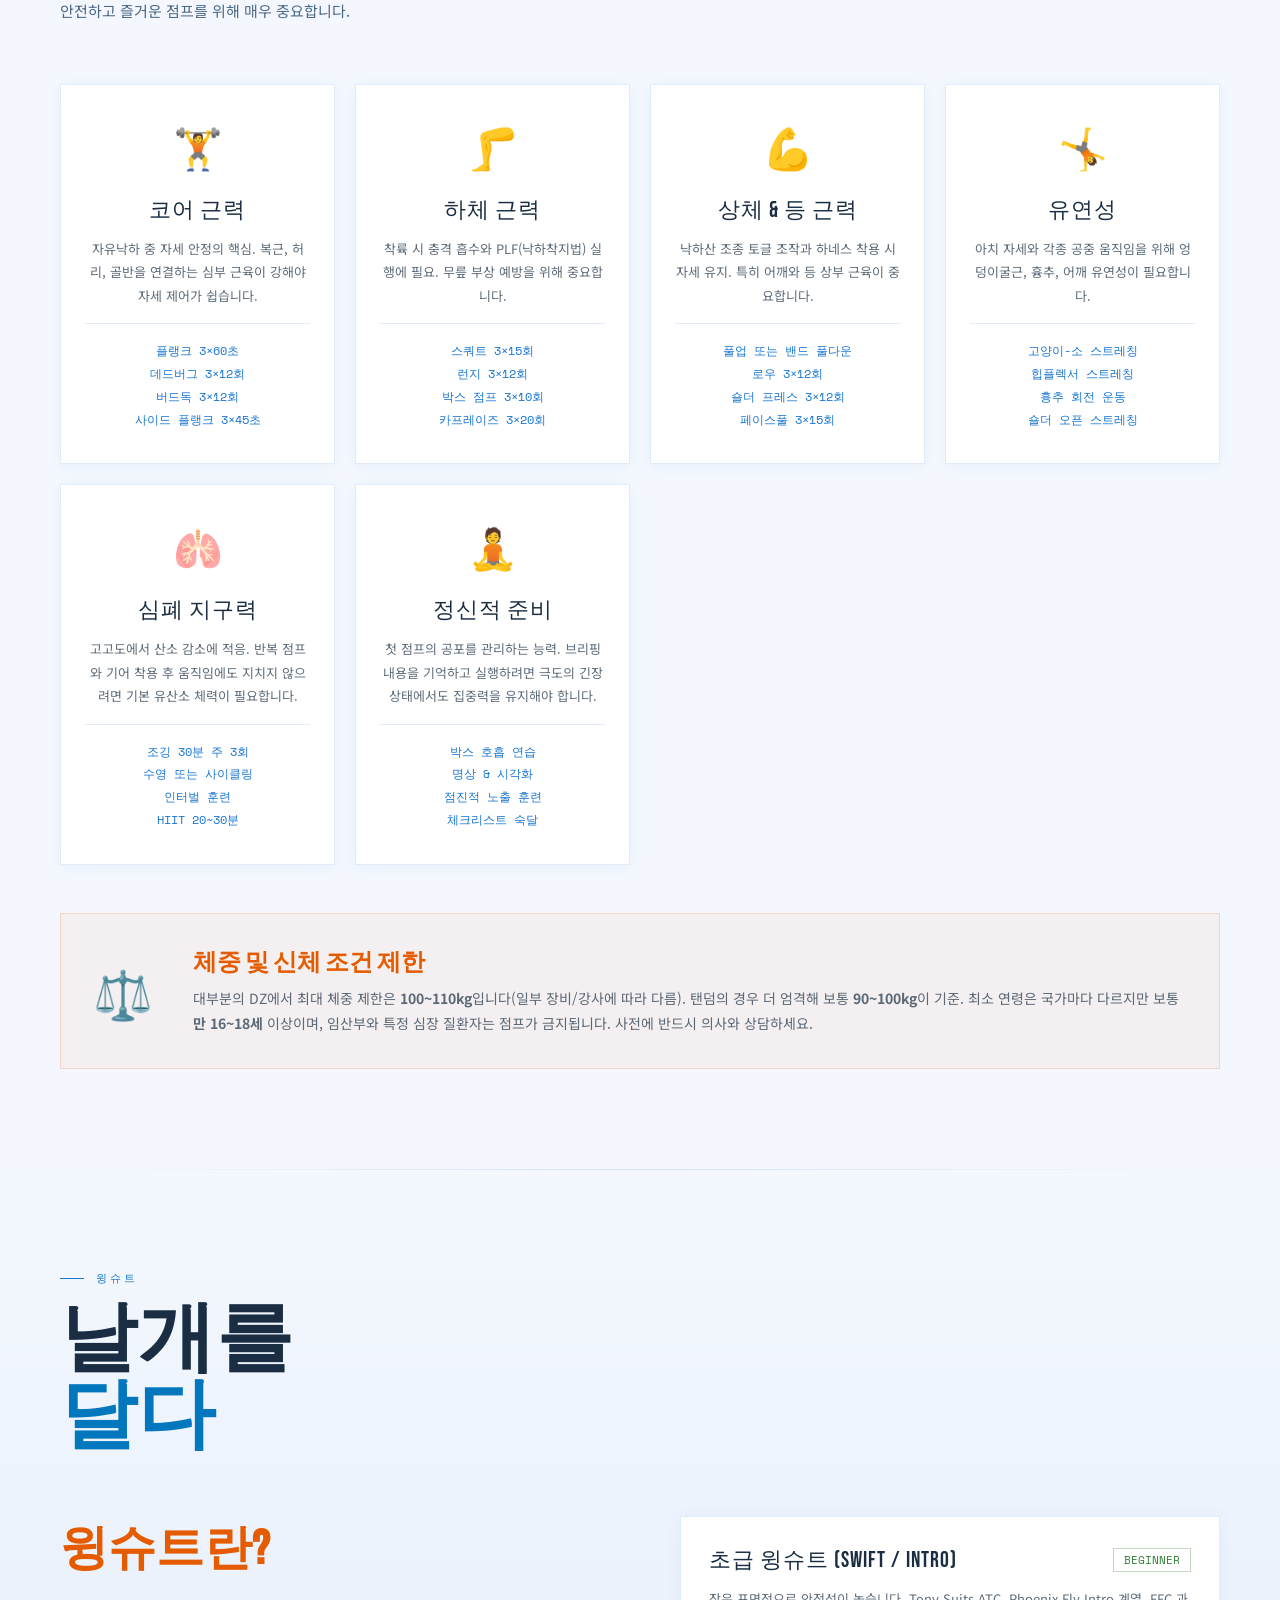
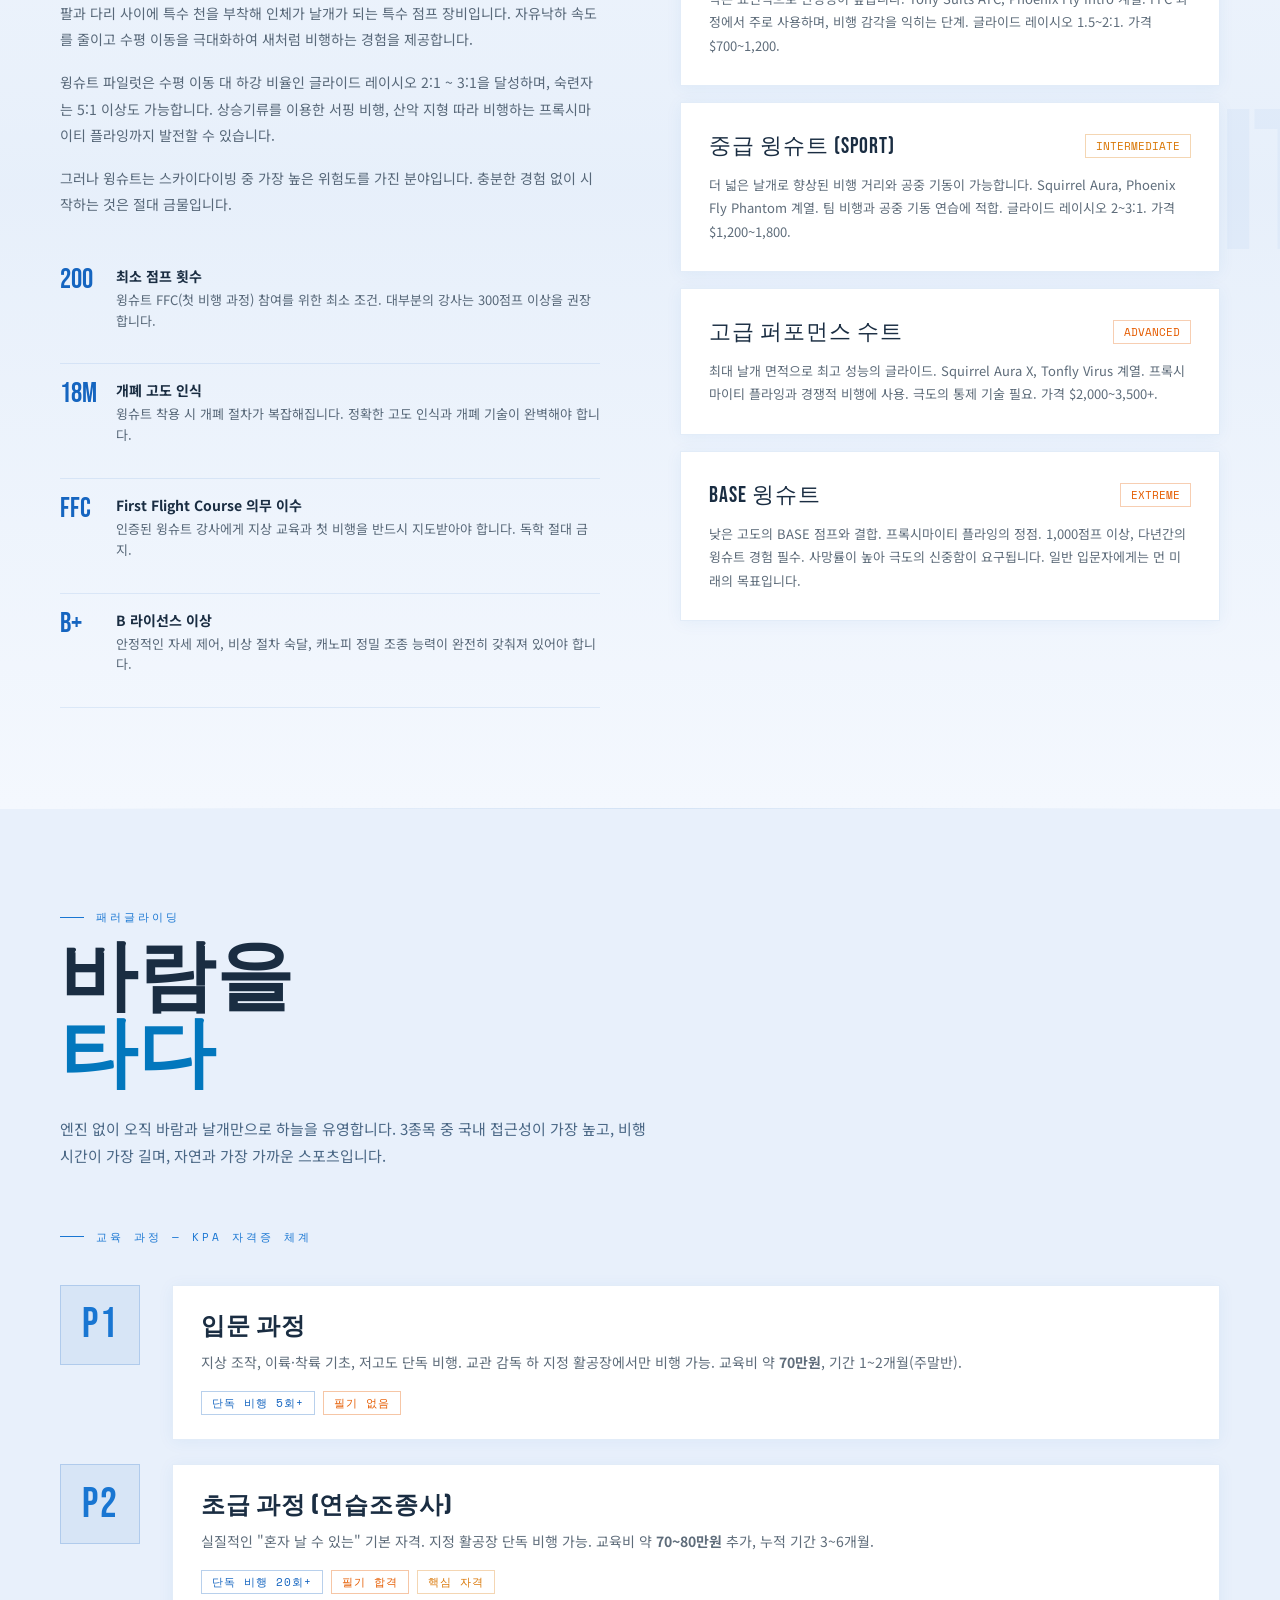
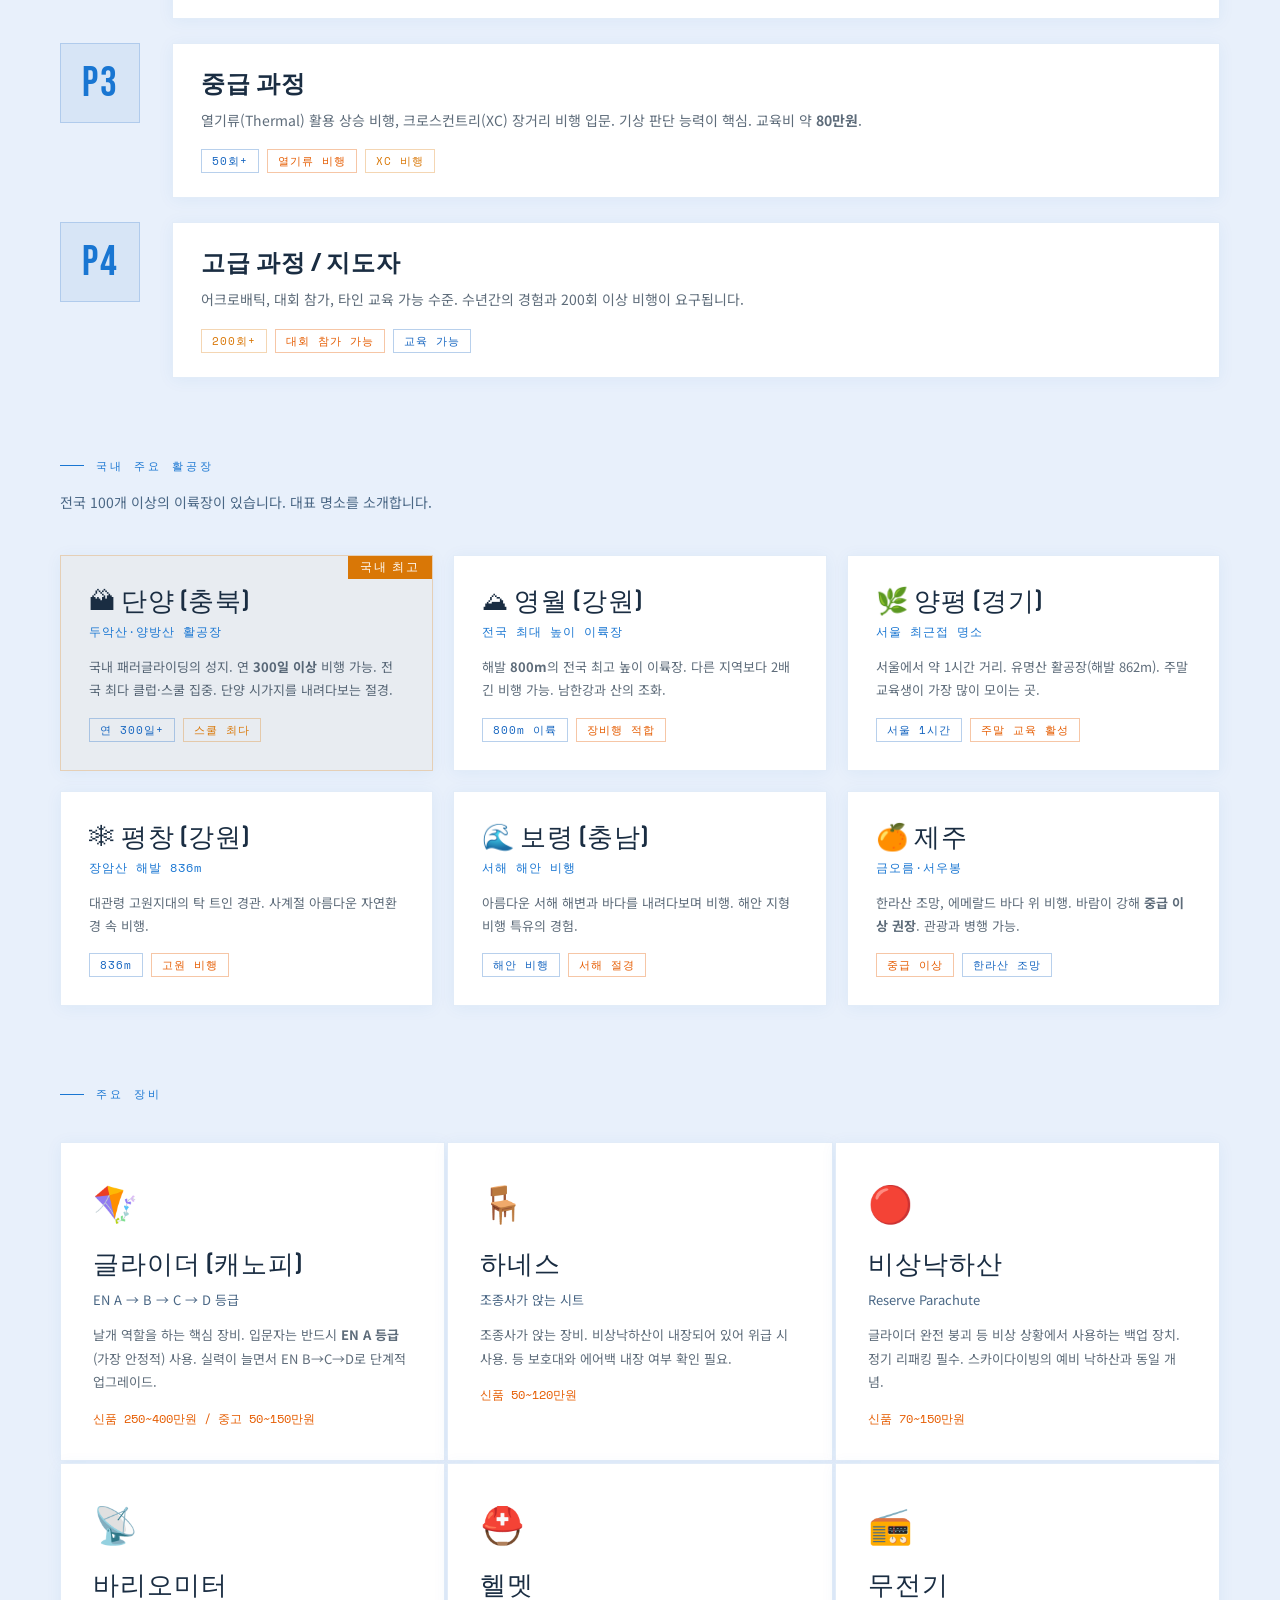
==== commit 4ac20b29: "add: 실외 점프 부담스러운 분들을 위한 실내 풍동 체험 추천 안내 추가 - 실내 섹션 상단에 하이라이트 박스 추가 - "무섭거나 부담스러우면 풍동 먼저 → 탠덤 점프" 입문 흐" ====
--- a/index.html
+++ b/index.html
@@ -2077,7 +2077,17 @@
 
   <!-- 실내 스카이다이빙 -->
   <div class="section-tag" style="margin-top:64px;">🌀 실내 스카이다이빙 (풍동 체험)</div>
-  <p style="font-size:14px;color:var(--text-muted);margin:16px 0 32px;line-height:1.8;">날씨와 무관하게 바람을 이용해 스카이다이빙 자유낙하 감각을 체험할 수 있는 풍동(Wind Tunnel) 시설입니다. 실제 점프 전 기초 자세·바디포지션 연습에도 효과적입니다.</p>
+
+  <!-- 겁나는 분들을 위한 추천 안내 -->
+  <div style="margin:20px 0 28px;padding:18px 22px;background:linear-gradient(135deg,rgba(21,101,192,0.07),rgba(2,119,189,0.04));border:1.5px solid rgba(21,101,192,0.20);border-left:4px solid #1565c0;border-radius:12px;display:flex;gap:16px;align-items:flex-start;">
+    <span style="font-size:28px;line-height:1;flex-shrink:0;">💡</span>
+    <div>
+      <div style="font-size:13px;font-weight:700;color:#1565c0;letter-spacing:0.5px;margin-bottom:6px;">실외 점프가 무섭거나 부담스럽다면?</div>
+      <p style="font-size:13px;color:rgba(26,45,66,0.75);line-height:1.8;margin:0;">실외 스카이다이빙에 관심은 있지만 수십 미터 상공에서 뛰어내리는 게 두렵다면, <strong>풍동 체험을 먼저 해보는 것</strong>을 추천합니다. 실내에서 강력한 바람으로 자유낙하 감각을 안전하게 경험할 수 있어 <strong>공포감을 자연스럽게 줄이는 데 도움</strong>이 됩니다. 실제로 많은 입문자가 풍동 → 탠덤 점프 순서로 시작합니다.</p>
+    </div>
+  </div>
+
+  <p style="font-size:14px;color:var(--text-muted);margin:0 0 32px;line-height:1.8;">날씨와 무관하게 바람을 이용해 스카이다이빙 자유낙하 감각을 체험할 수 있는 풍동(Wind Tunnel) 시설입니다. 실제 점프 전 기초 자세·바디포지션 연습에도 효과적입니다.</p>
   <div class="inst-grid animate-in" style="max-width:640px;">
     <div class="inst-card featured-sky" style="grid-column: 1 / -1;">
       <span class="inst-type-badge badge-sky">INDOOR SKYDIVING · 국내 유일 풍동 시설</span>
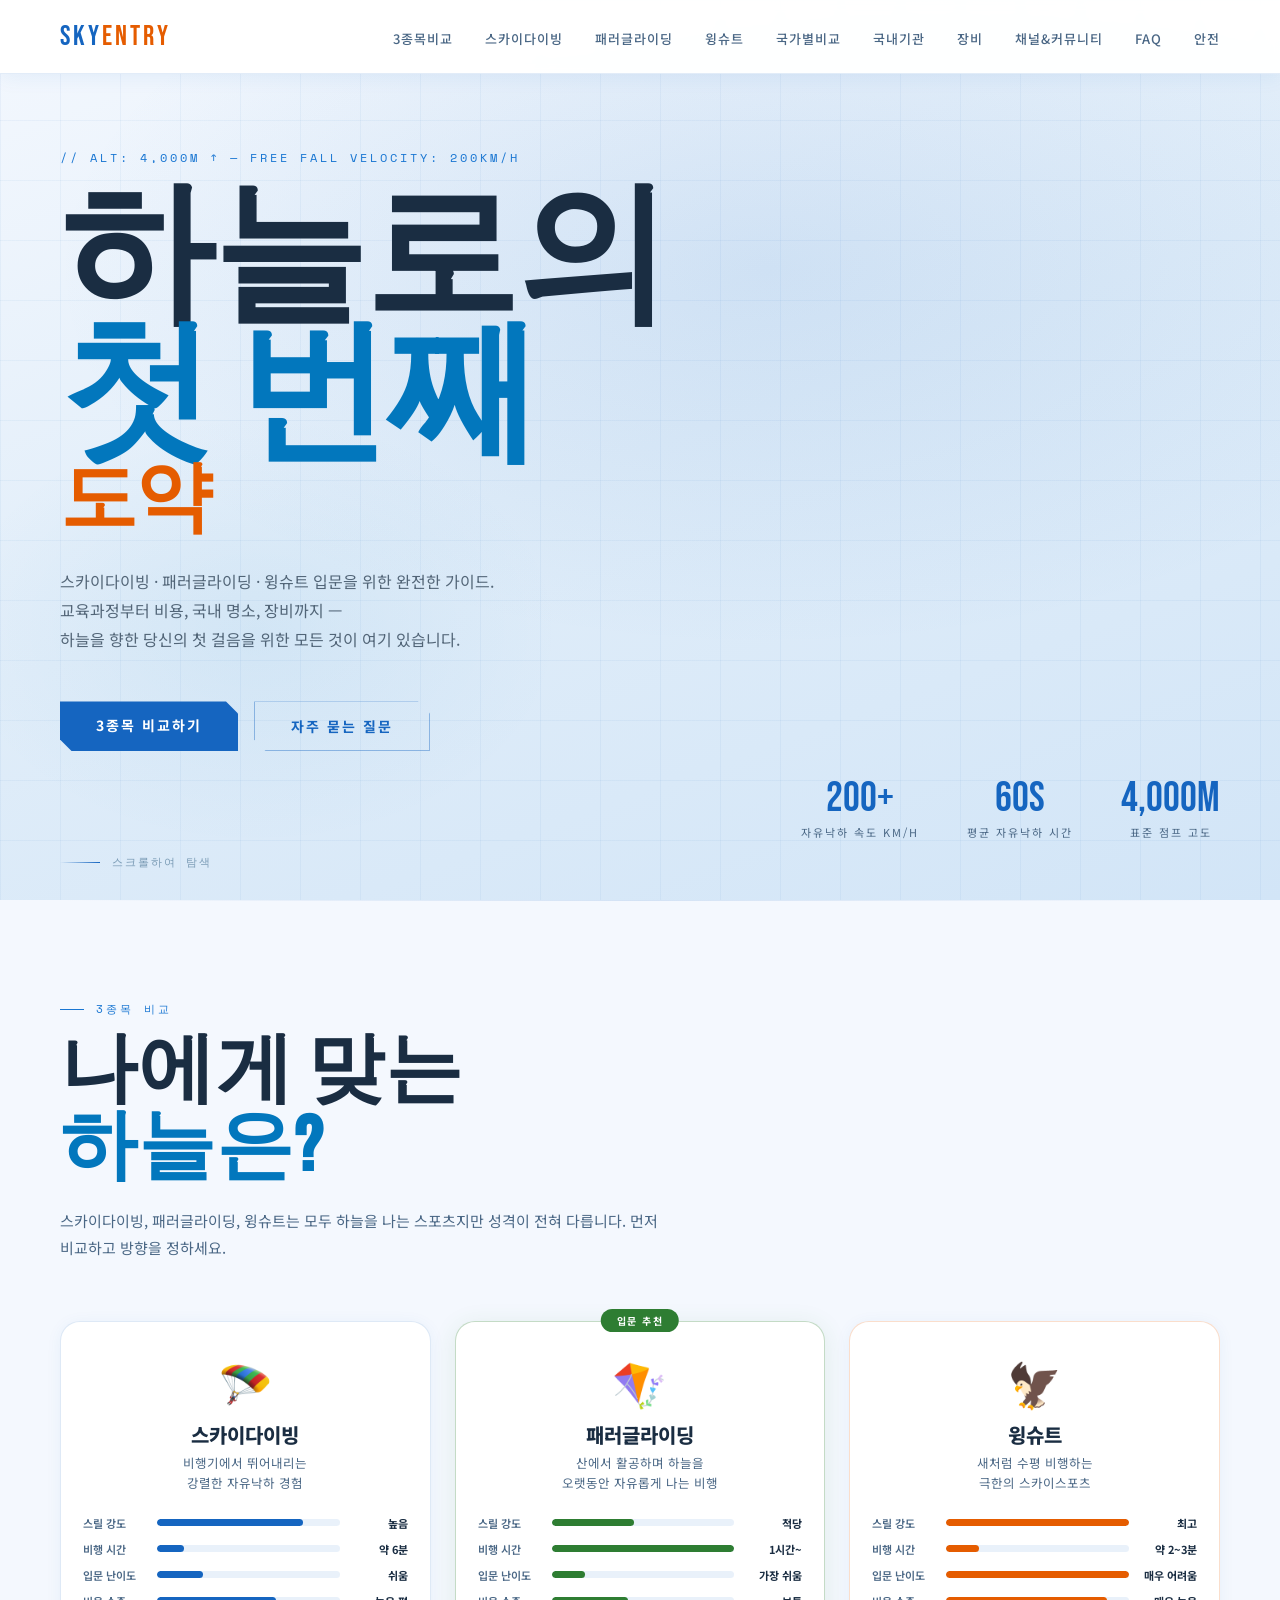
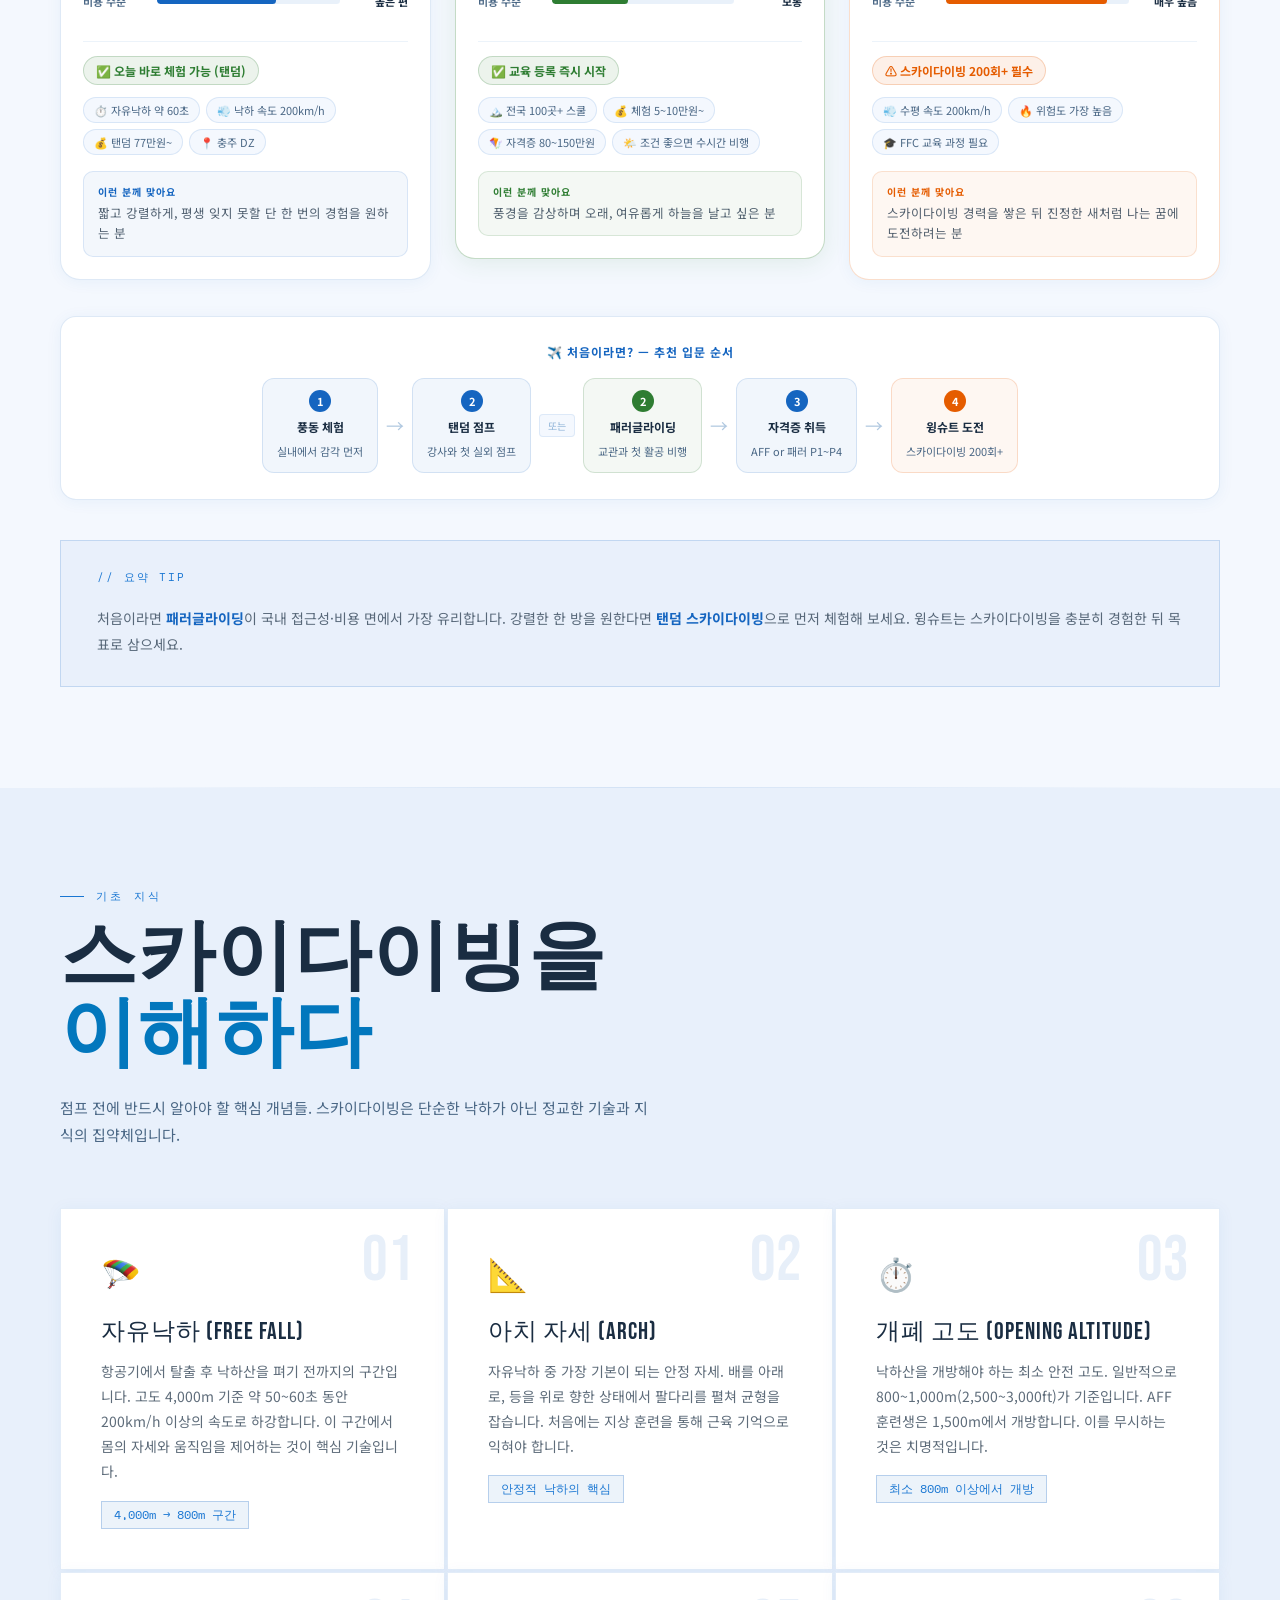
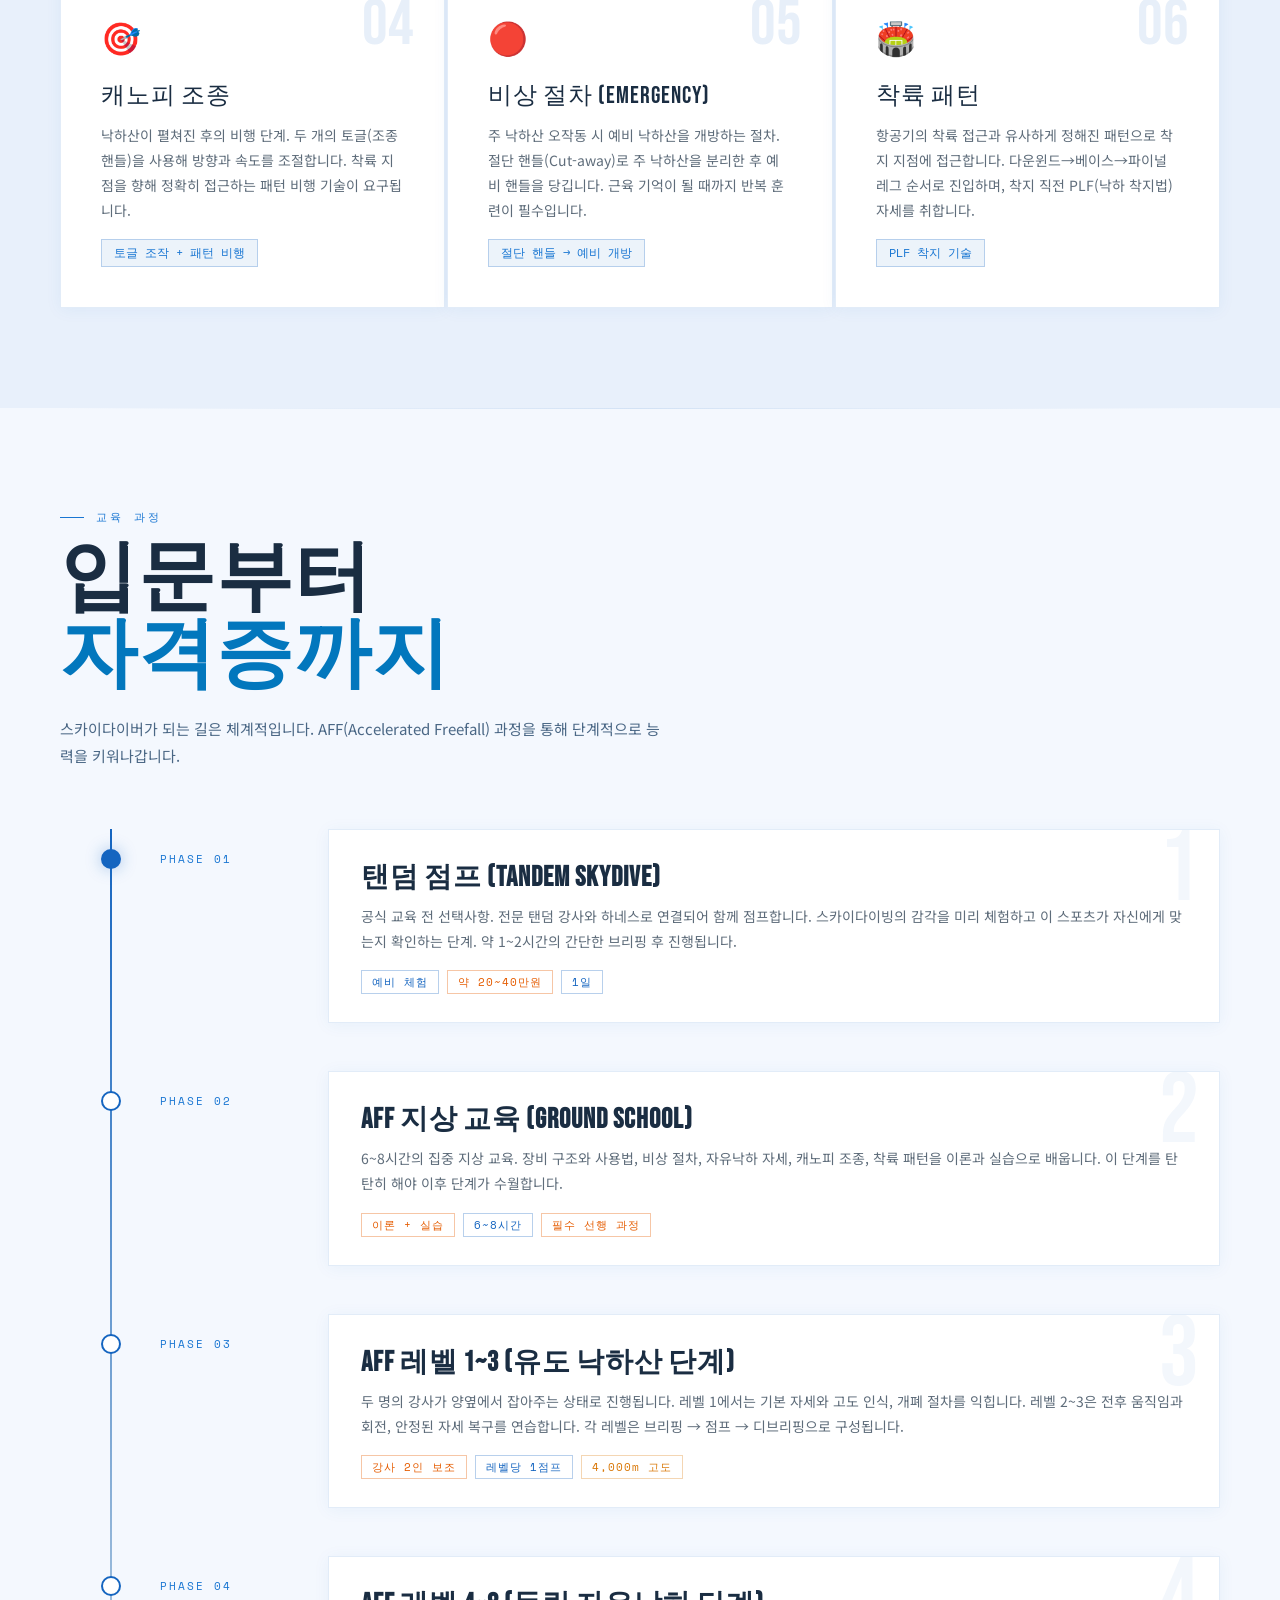
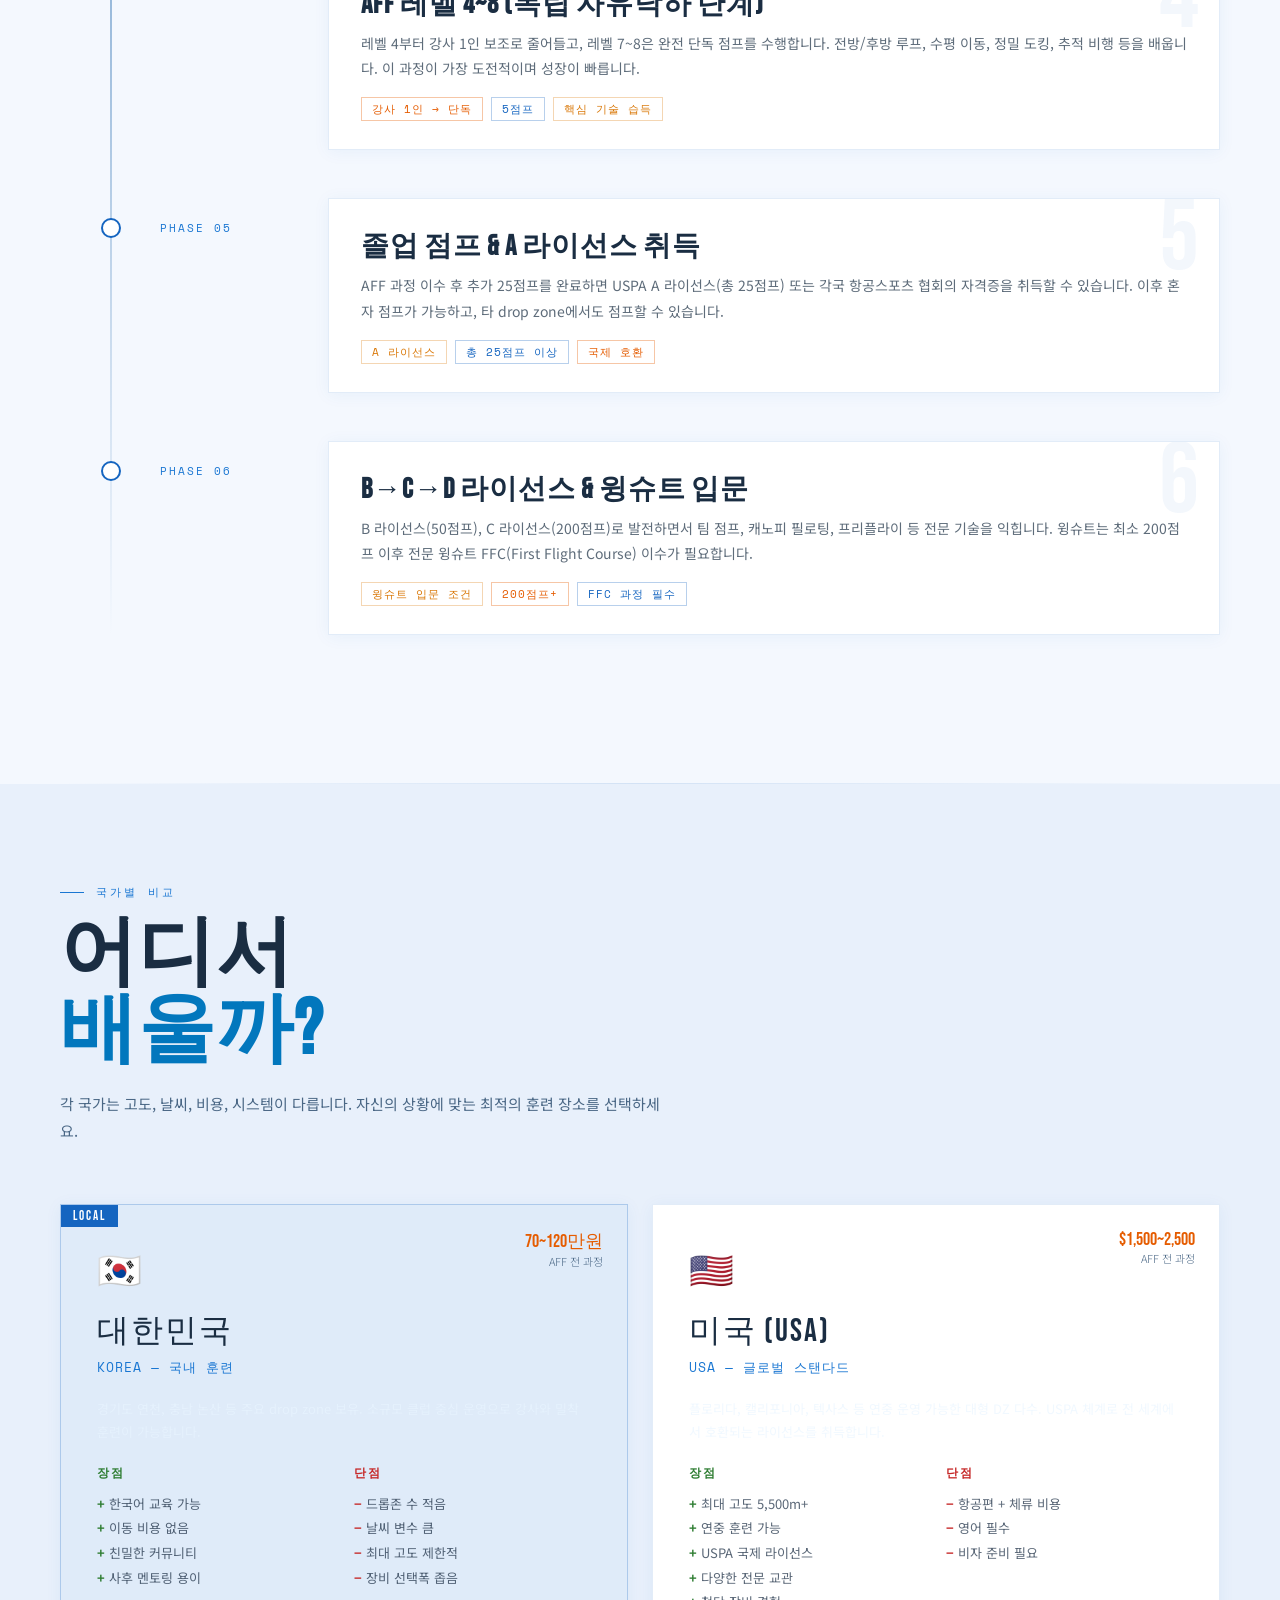
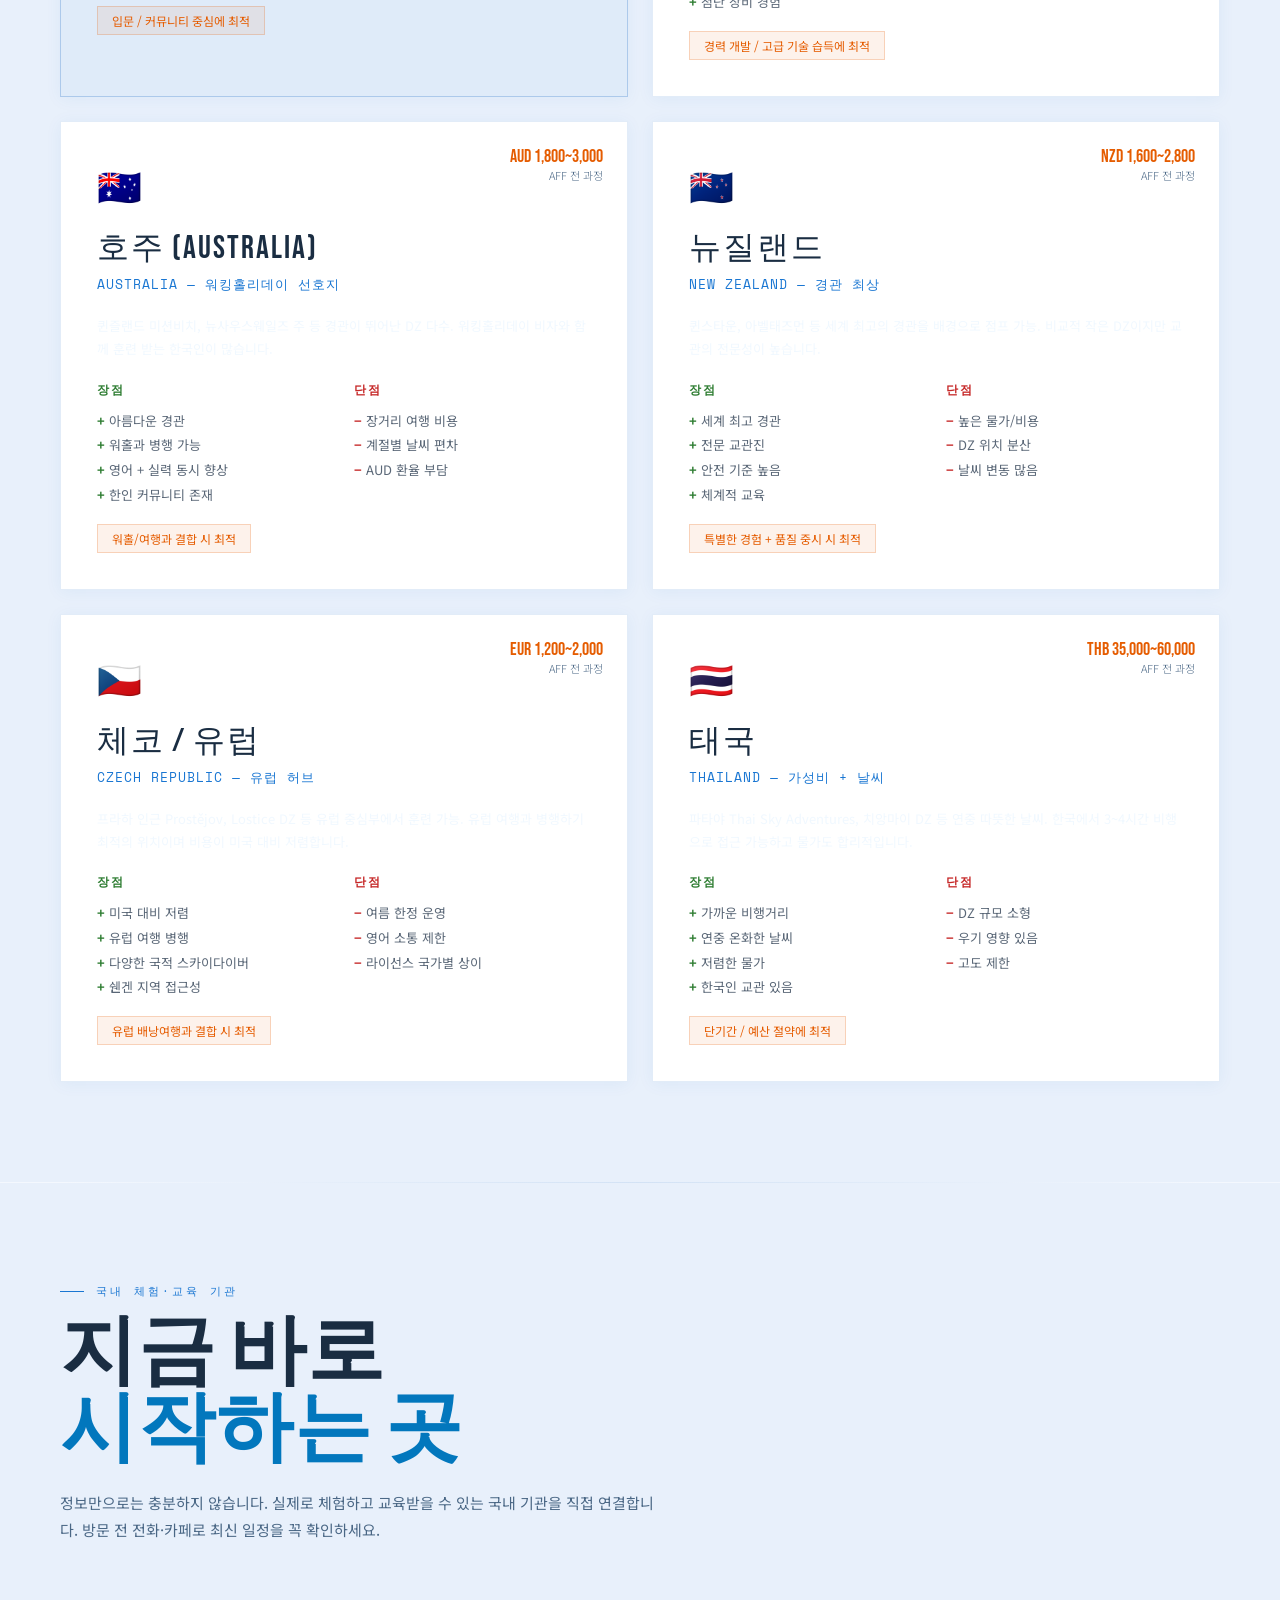
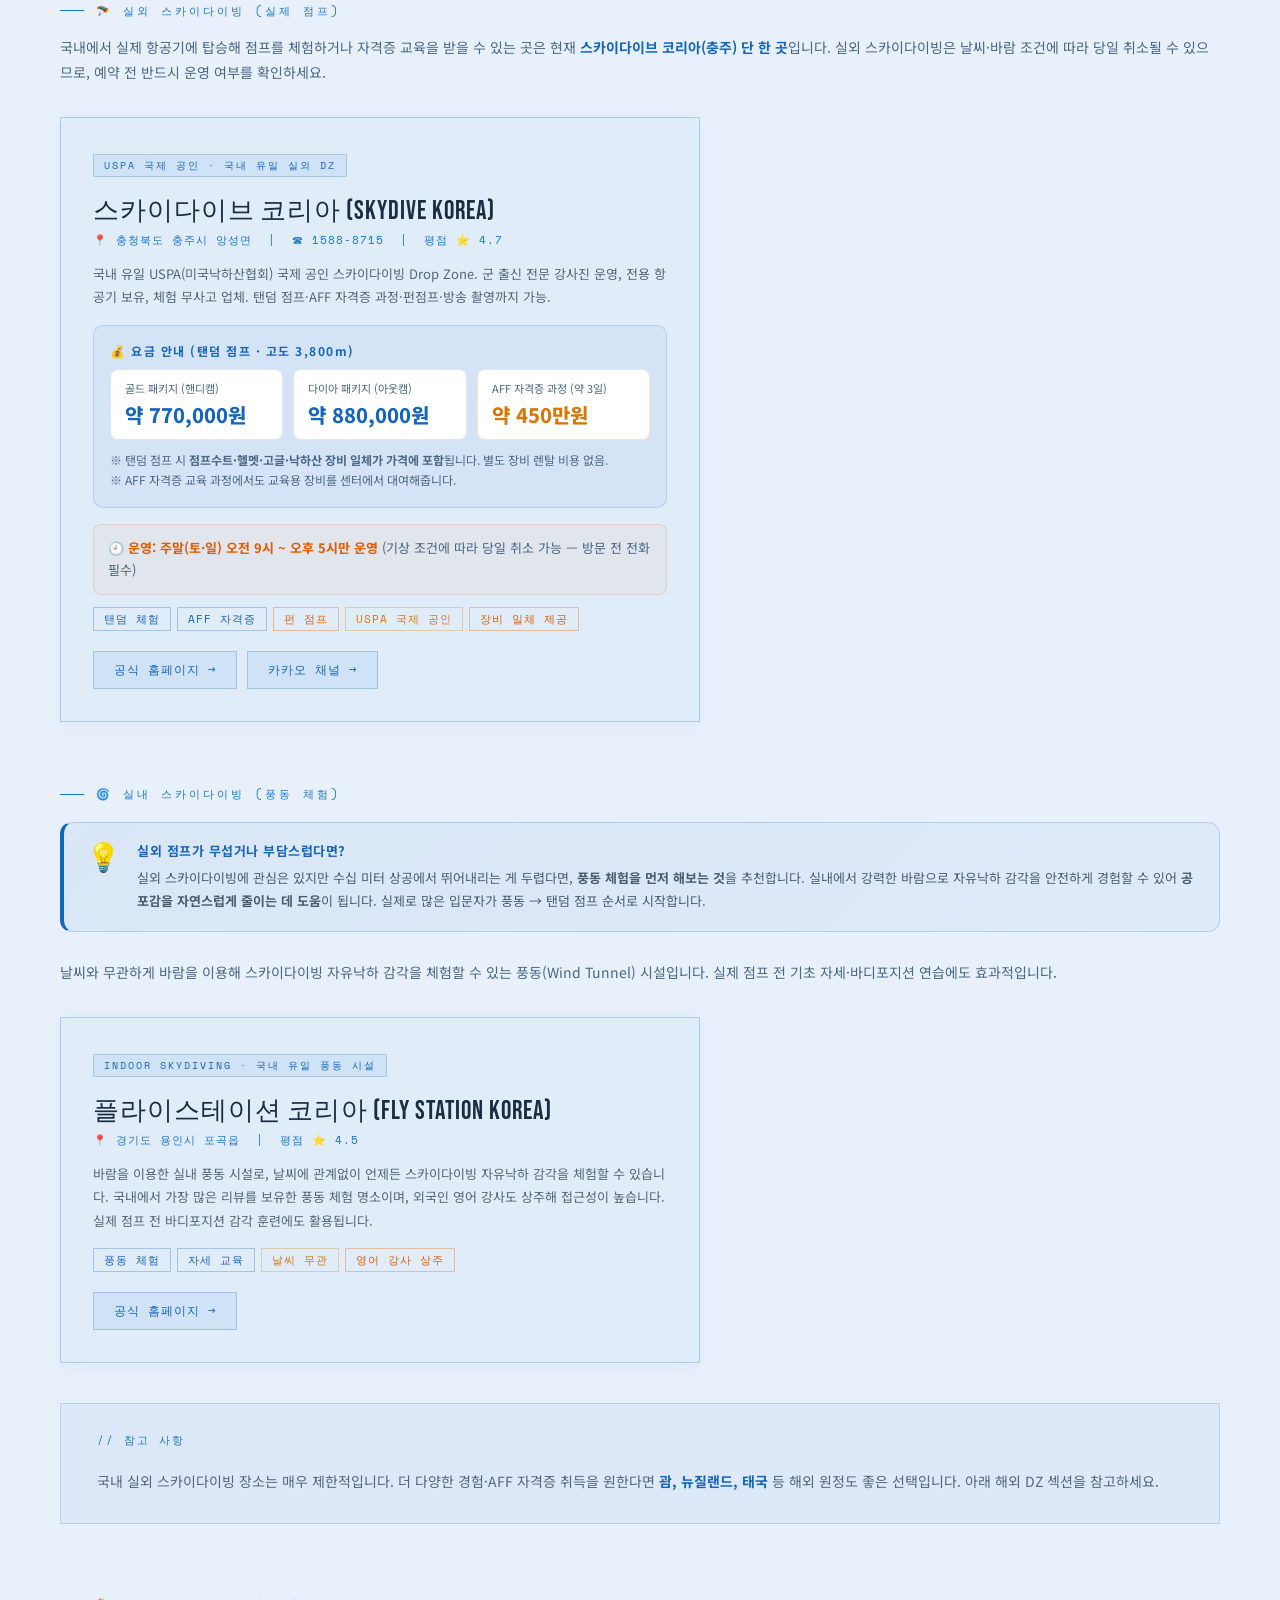
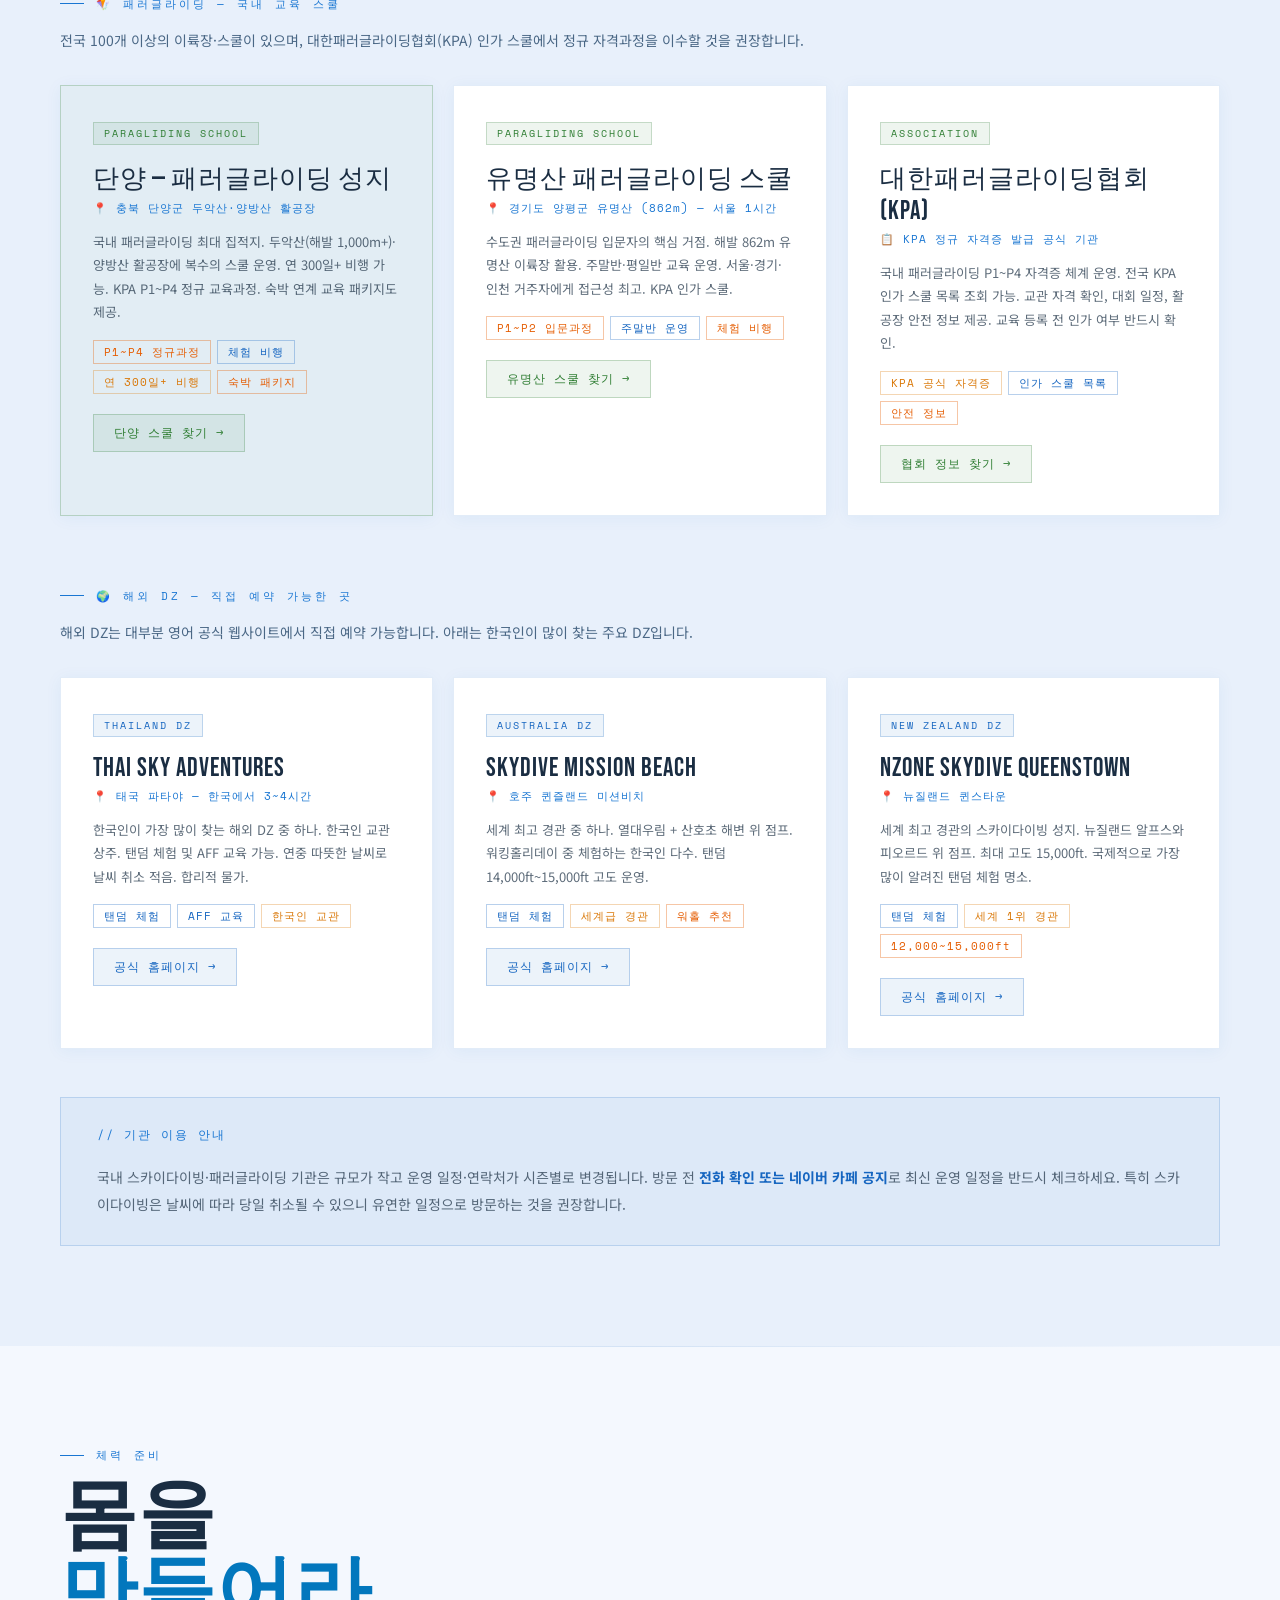
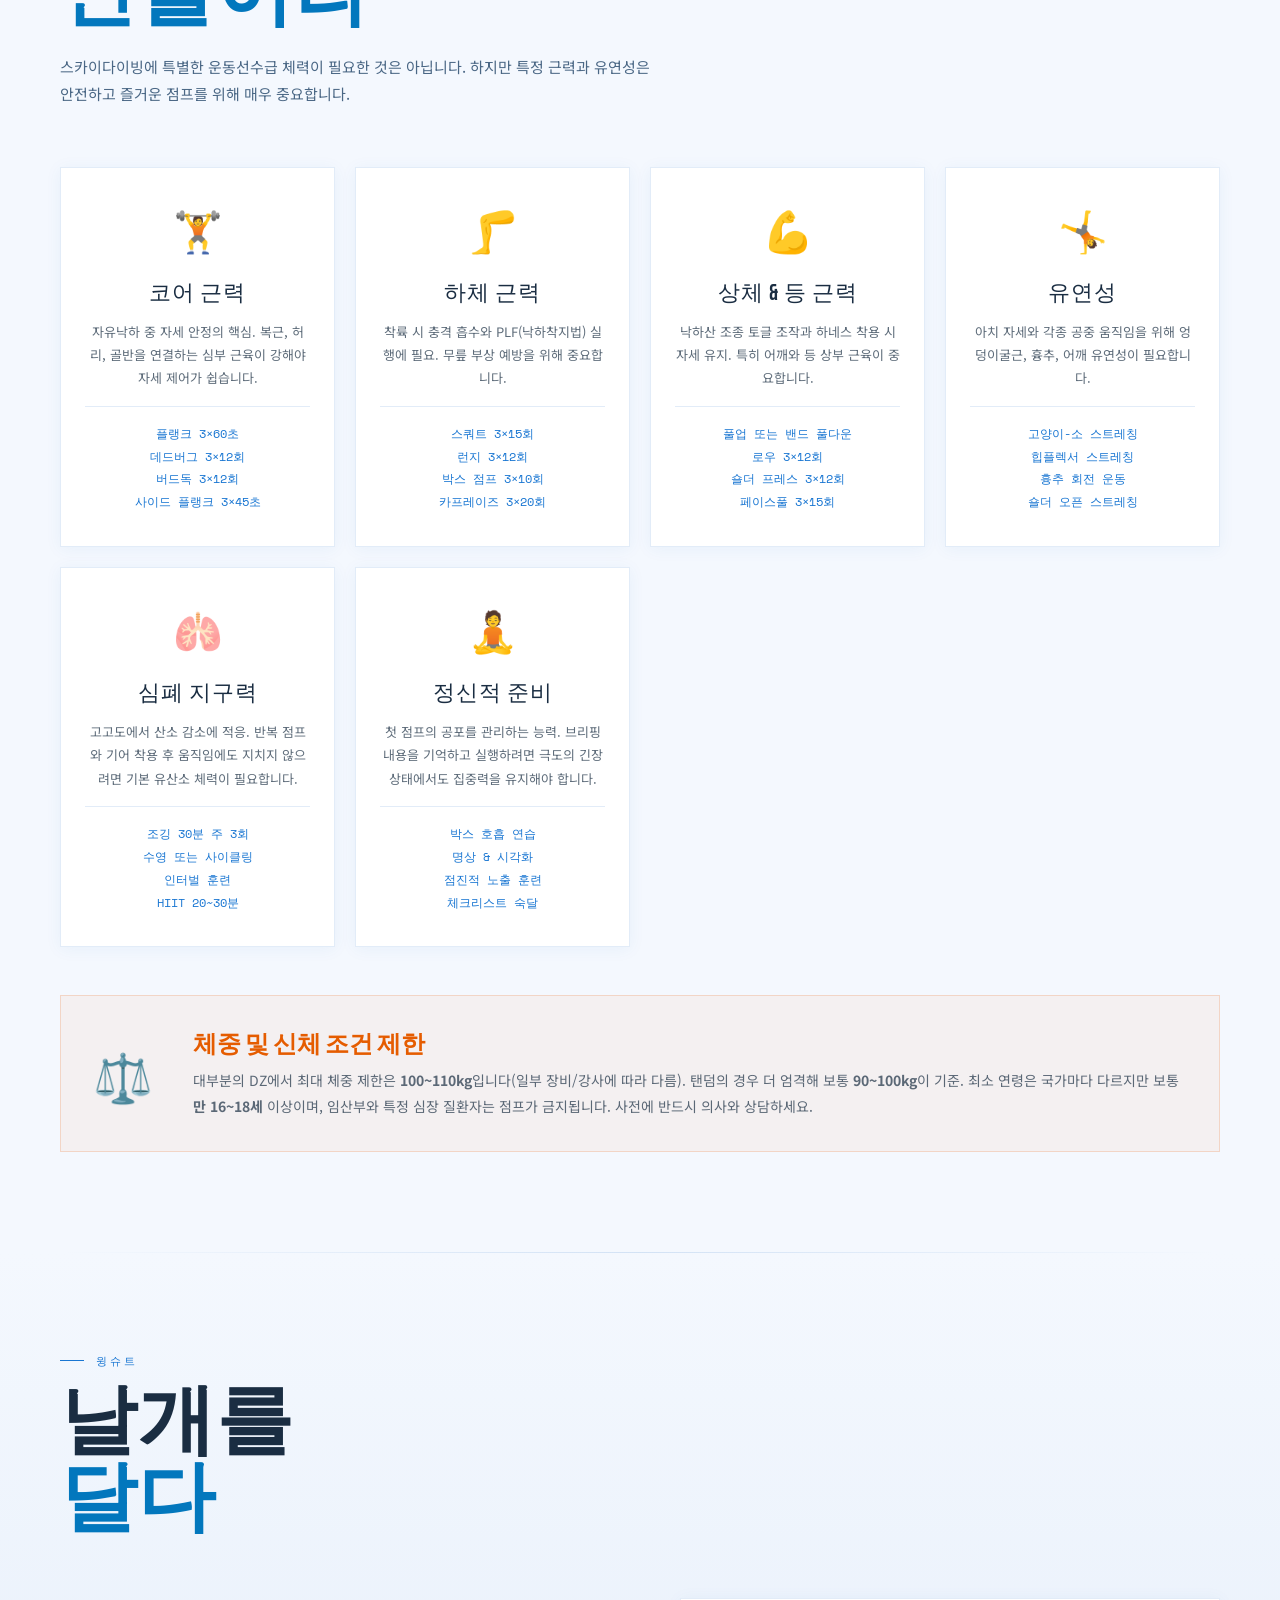
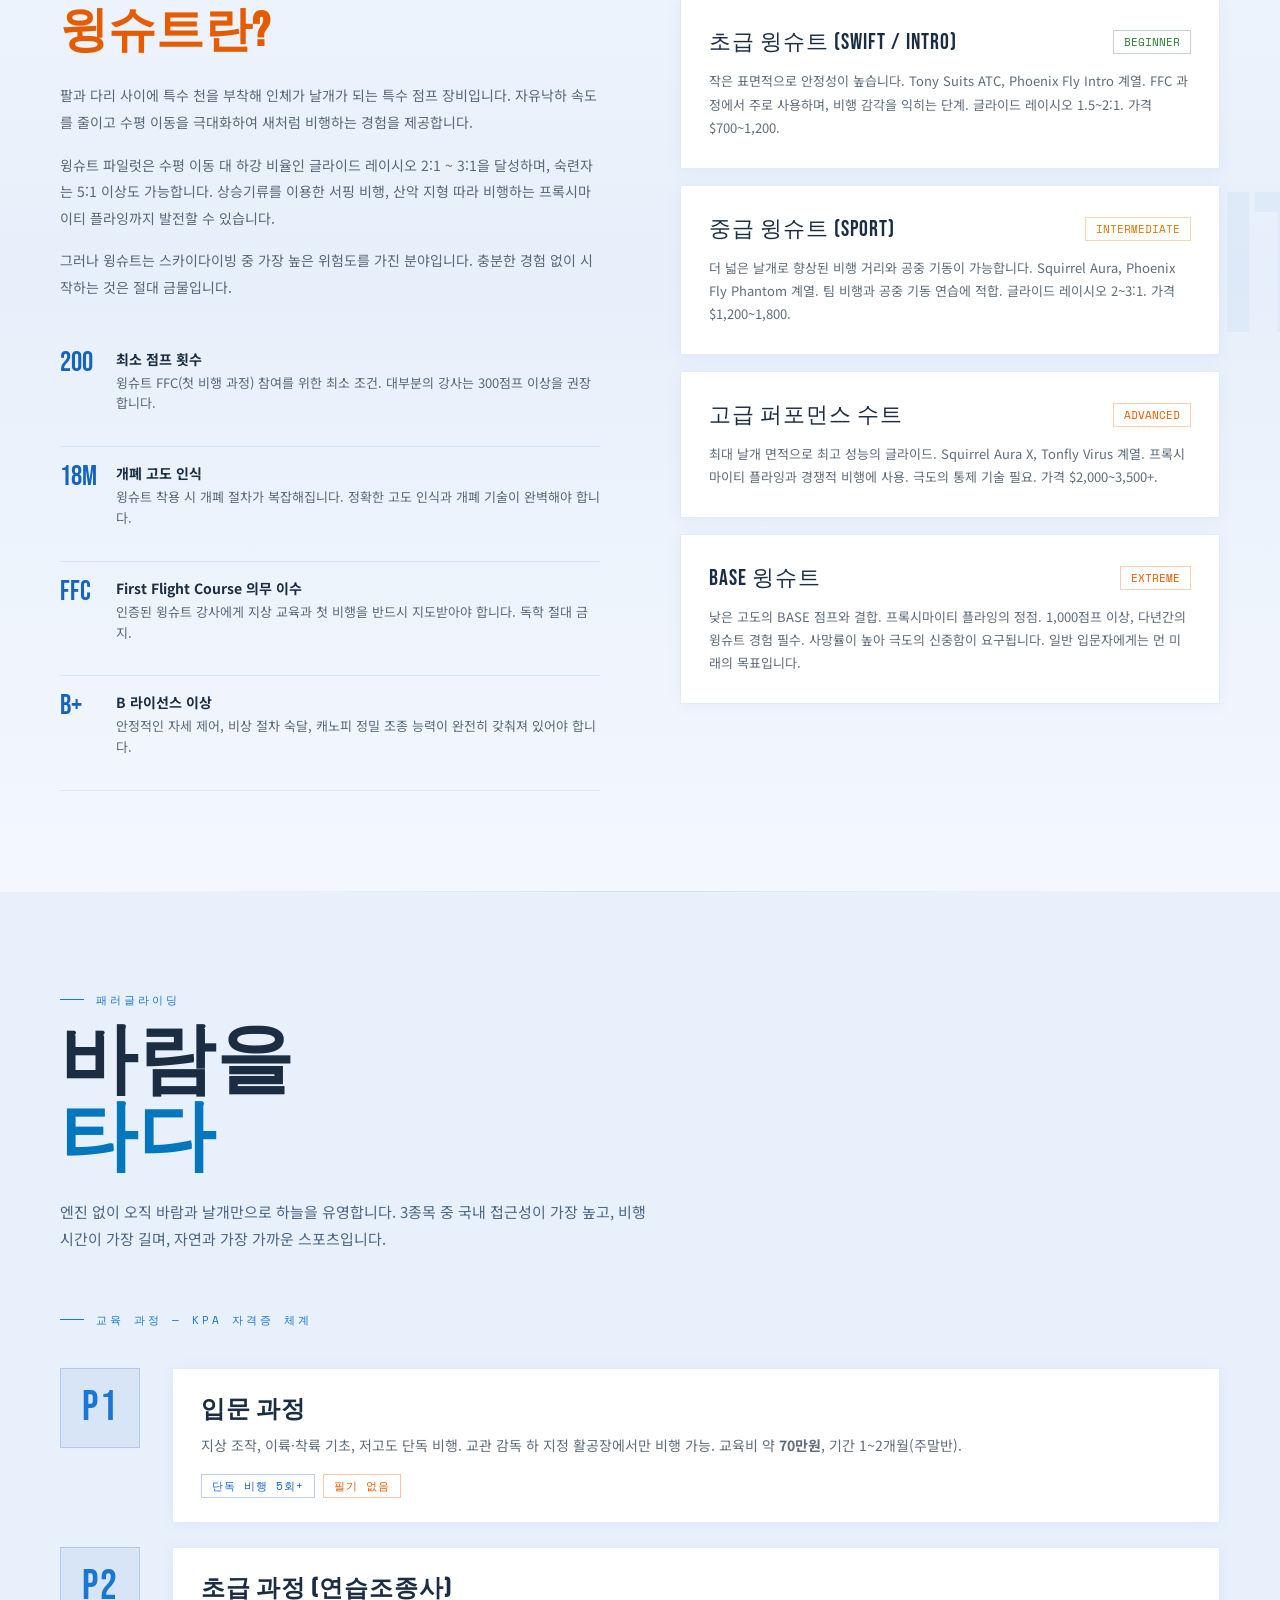
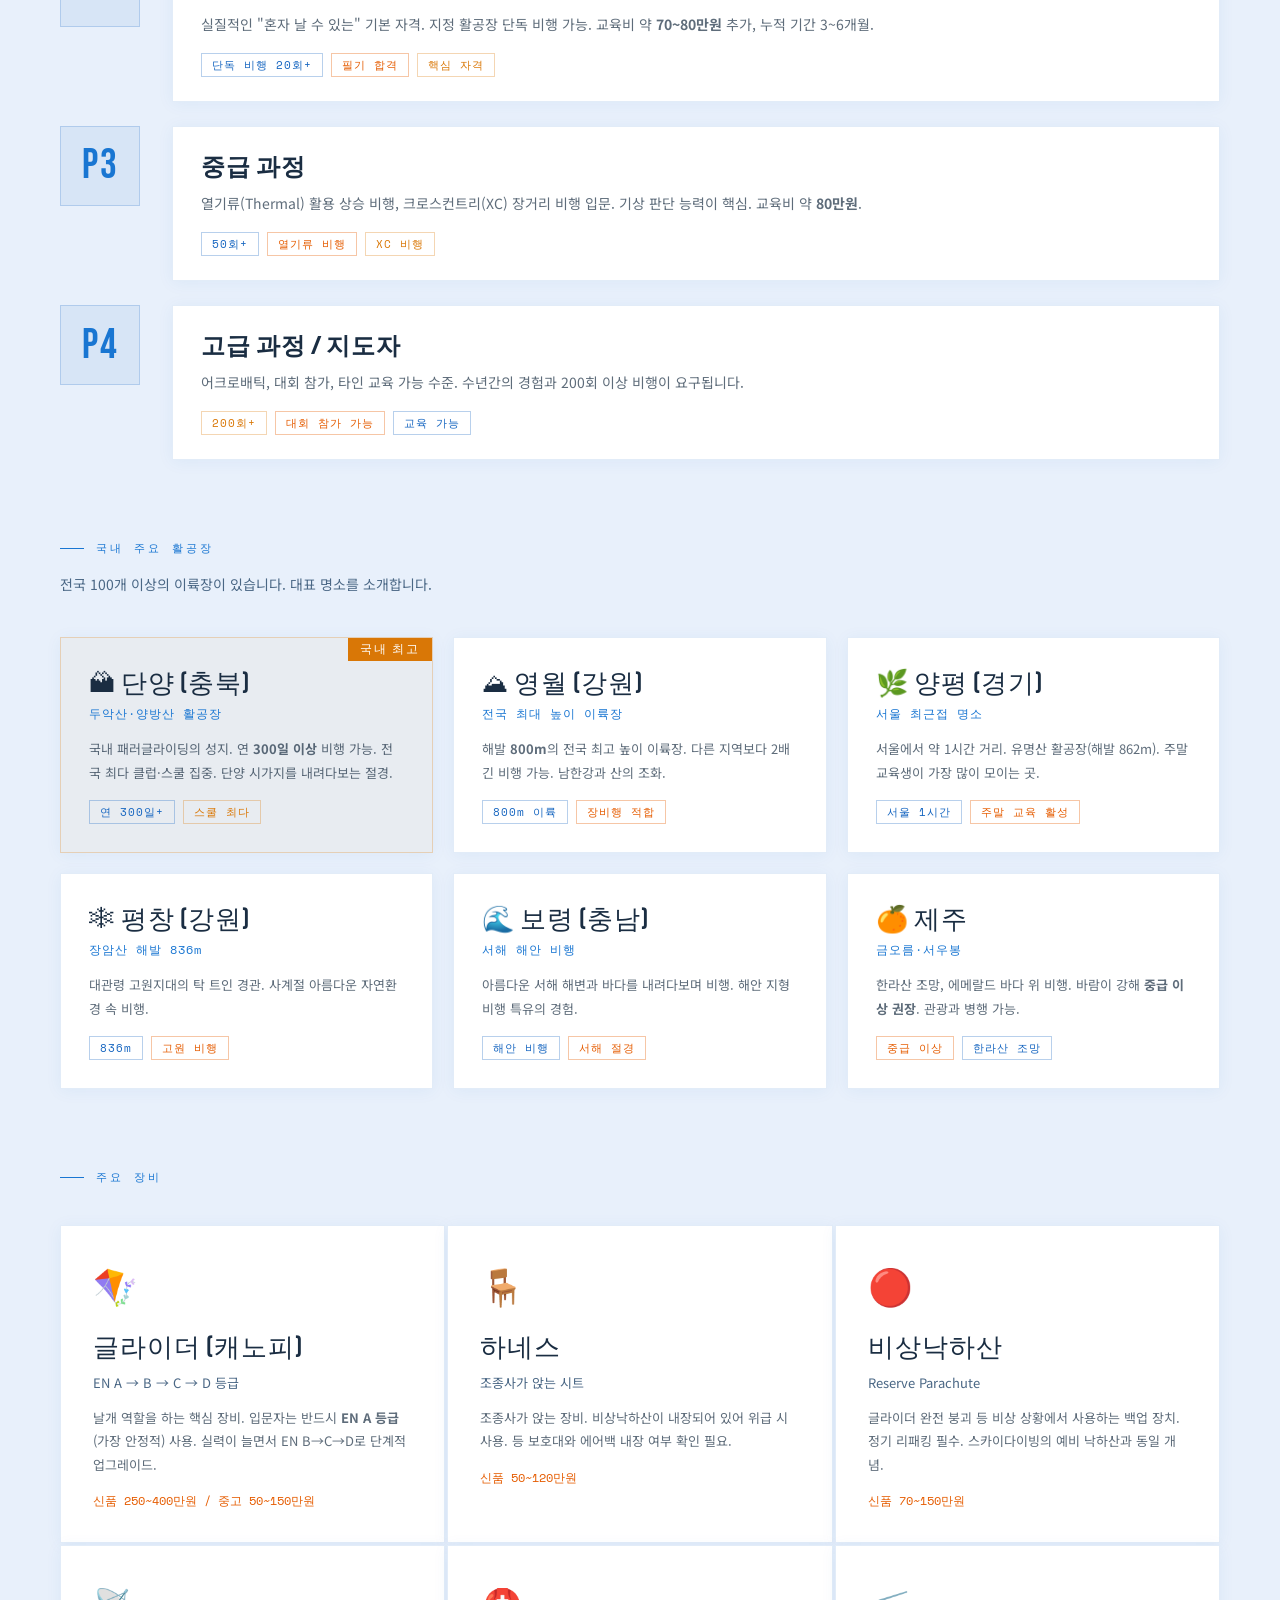
==== commit 07f566da: "redesign: 3종목 비교 섹션 — 초보자 직관형 비주얼 레이아웃으로 전면 재설계 변경 내용: - 기존 텍스트 나열 테이블 → 비주얼 미터 바(스릴·비행시간·난이도·비용) 카드" ====
--- a/index.html
+++ b/index.html
@@ -1227,6 +1227,95 @@
   }
   @media (max-width: 640px) { .yt-grid { grid-template-columns: 1fr; } }
 
+  /* ===== VISUAL COMPARE SECTION ===== */
+  .compare-visual-grid {
+    display: grid;
+    grid-template-columns: repeat(3, 1fr);
+    gap: 24px;
+    margin-bottom: 36px;
+    align-items: start;
+  }
+  .cvg-card {
+    background: #fff;
+    border: 1.5px solid rgba(21,101,192,0.14);
+    border-radius: 20px;
+    padding: 28px 22px 22px;
+    position: relative;
+    transition: transform 0.3s ease, box-shadow 0.3s ease;
+    box-shadow: 0 2px 16px rgba(21,101,192,0.06);
+    display: flex;
+    flex-direction: column;
+  }
+  .cvg-card:hover { transform: translateY(-5px); box-shadow: 0 14px 44px rgba(21,101,192,0.13); }
+  .cvg-card.cvg-featured { border-color: rgba(46,125,50,0.28); box-shadow: 0 4px 24px rgba(46,125,50,0.10); }
+  .cvg-card.cvg-wing { border-color: rgba(229,92,0,0.20); }
+  .cvg-featured-label {
+    position: absolute; top: -13px; left: 50%; transform: translateX(-50%);
+    background: #2e7d32; color: #fff;
+    font-size: 10px; font-weight: 700; letter-spacing: 1.5px;
+    padding: 4px 16px; border-radius: 99px; white-space: nowrap;
+  }
+  .cvg-emoji { font-size: 44px; text-align: center; margin-bottom: 6px; }
+  .cvg-name { font-size: 20px; font-weight: 800; color: #1a2d42; text-align: center; margin-bottom: 4px; }
+  .cvg-tagline { font-size: 12.5px; color: #4a6785; text-align: center; margin-bottom: 22px; line-height: 1.6; }
+  /* Meter bars */
+  .cvg-meters { display: flex; flex-direction: column; gap: 10px; margin-bottom: 18px; }
+  .cvg-m-row { display: grid; grid-template-columns: 66px 1fr 60px; align-items: center; gap: 8px; }
+  .cvg-m-label { font-size: 11px; color: #4a6785; font-weight: 600; }
+  .cvg-m-track { height: 7px; background: rgba(21,101,192,0.09); border-radius: 99px; overflow: hidden; }
+  .cvg-m-fill { height: 100%; border-radius: 99px; background: #1565c0; }
+  .cvg-m-fill.g { background: #2e7d32; }
+  .cvg-m-fill.o { background: #e55c00; }
+  .cvg-m-val { font-size: 11px; font-weight: 700; color: #1a2d42; text-align: right; }
+  .cvg-sep { height: 1px; background: rgba(21,101,192,0.08); margin: 14px 0; }
+  /* Status pill */
+  .cvg-status {
+    display: inline-flex; align-items: center; gap: 5px;
+    font-size: 12px; font-weight: 700;
+    padding: 5px 12px; border-radius: 99px; margin-bottom: 12px; align-self: flex-start;
+  }
+  .cvg-status.ok  { background: rgba(46,125,50,0.09);  color: #2e7d32; border: 1px solid rgba(46,125,50,0.22); }
+  .cvg-status.warn{ background: rgba(229,92,0,0.09);   color: #e55c00; border: 1px solid rgba(229,92,0,0.22); }
+  /* Fact pills */
+  .cvg-facts { display: flex; flex-wrap: wrap; gap: 6px; margin-bottom: 16px; }
+  .cvg-fact { font-size: 11px; color: #4a6785; background: #f4f8fe; border: 1px solid rgba(21,101,192,0.12); padding: 4px 10px; border-radius: 99px; }
+  /* For box */
+  .cvg-for { padding: 12px 14px; background: rgba(21,101,192,0.05); border-radius: 10px; border: 1px solid rgba(21,101,192,0.12); margin-top: auto; }
+  .cvg-card.cvg-featured .cvg-for { background: rgba(46,125,50,0.05); border-color: rgba(46,125,50,0.15); }
+  .cvg-card.cvg-wing    .cvg-for { background: rgba(229,92,0,0.05);  border-color: rgba(229,92,0,0.15); }
+  .cvg-for-label { font-size: 10px; font-weight: 700; letter-spacing: 1px; color: #1565c0; margin-bottom: 4px; }
+  .cvg-card.cvg-featured .cvg-for-label { color: #2e7d32; }
+  .cvg-card.cvg-wing    .cvg-for-label { color: #e55c00; }
+  .cvg-for-text { font-size: 12.5px; color: rgba(26,45,66,0.75); line-height: 1.65; }
+  /* Journey flow */
+  .cvg-journey {
+    background: #fff; border: 1.5px solid rgba(21,101,192,0.14);
+    border-radius: 16px; padding: 26px 28px; margin-bottom: 36px;
+    box-shadow: 0 2px 16px rgba(21,101,192,0.06);
+  }
+  .cvg-journey-title { font-size: 12px; font-weight: 700; letter-spacing: 1px; color: #1565c0; text-align: center; margin-bottom: 18px; }
+  .cvg-flow { display: flex; align-items: center; justify-content: center; flex-wrap: wrap; gap: 8px; }
+  .cvg-step {
+    text-align: center; padding: 11px 14px;
+    background: rgba(21,101,192,0.06); border-radius: 12px;
+    border: 1px solid rgba(21,101,192,0.14); min-width: 100px;
+  }
+  .cvg-step.s-para { background: rgba(46,125,50,0.05); border-color: rgba(46,125,50,0.18); }
+  .cvg-step.s-wing { background: rgba(229,92,0,0.05);  border-color: rgba(229,92,0,0.18); }
+  .cvg-step-n {
+    width: 22px; height: 22px; background: #1565c0; color: #fff;
+    border-radius: 50%; font-size: 11px; font-weight: 700;
+    display: flex; align-items: center; justify-content: center; margin: 0 auto 6px;
+  }
+  .cvg-step.s-para .cvg-step-n { background: #2e7d32; }
+  .cvg-step.s-wing .cvg-step-n { background: #e55c00; }
+  .cvg-step strong { font-size: 12px; color: #1a2d42; display: block; margin-bottom: 2px; }
+  .cvg-step span    { font-size: 11px; color: #4a6785; }
+  .cvg-arr { font-size: 18px; color: #b0c8e0; flex-shrink: 0; }
+  .cvg-or-label { font-size: 10px; color: #90b4d8; padding: 3px 8px; background: #f4f8fe; border-radius: 4px; border: 1px solid rgba(21,101,192,0.10); flex-shrink: 0; }
+  @media (max-width: 900px) { .compare-visual-grid { grid-template-columns: 1fr; max-width: 420px; margin: 0 auto 36px; } }
+  @media (max-width: 640px) { .cvg-journey { padding: 18px 14px; } .cvg-step { min-width: 80px; padding: 9px 10px; } .cvg-arr { font-size: 14px; } }
+
   /* ======================================================
      LIGHT THEME OVERRIDES
      다크 테마의 하드코딩된 rgba 값들을 라이트 테마로 교체
@@ -1602,66 +1691,172 @@
   <h2 class="section-title">나에게 맞는<br><em>하늘은?</em></h2>
   <p class="section-subtitle">스카이다이빙, 패러글라이딩, 윙슈트는 모두 하늘을 나는 스포츠지만 성격이 전혀 다릅니다. 먼저 비교하고 방향을 정하세요.</p>
 
-  <div class="compare-cards animate-in">
-    <div class="compare-card">
-      <div class="compare-icon">🪂</div>
-      <div class="compare-name">스카이다이빙</div>
-      <div class="compare-tag-badge" style="background:rgba(0,212,255,0.1);color:var(--sky-cyan);border:1px solid rgba(0,212,255,0.3);">SKYDIVING</div>
-      <div class="compare-rows">
-        <div class="compare-row"><span class="cr-label">비행 시간</span><span class="cr-val">약 6~7분</span></div>
-        <div class="compare-row"><span class="cr-label">속도</span><span class="cr-val">자유낙하 200km/h</span></div>
-        <div class="compare-row"><span class="cr-label">입문 전제</span><span class="cr-val">없음 (탠덤 즉시 가능)</span></div>
-        <div class="compare-row"><span class="cr-label">자격증 비용</span><span class="cr-val">200~350만원</span></div>
-        <div class="compare-row"><span class="cr-label">장비 비용</span><span class="cr-val">800만원~ (중고 500~)</span></div>
-        <div class="compare-row"><span class="cr-label">국내 접근성</span><span class="cr-val cr-mid">보통 (해외 교육 권장)</span></div>
-        <div class="compare-row"><span class="cr-label">스릴 강도</span><span class="cr-val">★★★★☆</span></div>
-        <div class="compare-row"><span class="cr-label">위험도</span><span class="cr-val cr-mid">중간</span></div>
-        <div class="compare-row"><span class="cr-label">경험 성격</span><span class="cr-val">강렬 · 짧은 자유감</span></div>
-      </div>
-      <div class="compare-for">이런 분께 추천<br><strong>강렬한 한 방의 자유를 원하는 분</strong></div>
-    </div>
-
-    <div class="compare-card compare-card-featured">
-      <div class="compare-featured-label">입문 추천</div>
-      <div class="compare-icon">🪁</div>
-      <div class="compare-name">패러글라이딩</div>
-      <div class="compare-tag-badge" style="background:rgba(76,255,145,0.1);color:#4cff91;border:1px solid rgba(76,255,145,0.3);">PARAGLIDING</div>
-      <div class="compare-rows">
-        <div class="compare-row"><span class="cr-label">비행 시간</span><span class="cr-val">20분~수 시간</span></div>
-        <div class="compare-row"><span class="cr-label">속도</span><span class="cr-val">30~55km/h</span></div>
-        <div class="compare-row"><span class="cr-label">입문 전제</span><span class="cr-val">없음 (교육 등록)</span></div>
-        <div class="compare-row"><span class="cr-label">자격증 비용</span><span class="cr-val">80~150만원</span></div>
-        <div class="compare-row"><span class="cr-label">장비 비용</span><span class="cr-val">500~800만원 (중고 150~)</span></div>
-        <div class="compare-row"><span class="cr-label">국내 접근성</span><span class="cr-val cr-good">매우 좋음 (전국 스쿨)</span></div>
-        <div class="compare-row"><span class="cr-label">스릴 강도</span><span class="cr-val">★★★☆☆</span></div>
-        <div class="compare-row"><span class="cr-label">위험도</span><span class="cr-val cr-mid">중간</span></div>
-        <div class="compare-row"><span class="cr-label">경험 성격</span><span class="cr-val">평화 · 긴 비행 · 풍경</span></div>
-      </div>
-      <div class="compare-for">이런 분께 추천<br><strong>오래, 자유롭게 하늘을 날고 싶은 분</strong></div>
-    </div>
-
-    <div class="compare-card">
-      <div class="compare-icon">🦅</div>
-      <div class="compare-name">윙슈트</div>
-      <div class="compare-tag-badge" style="background:rgba(255,107,53,0.1);color:var(--accent-orange);border:1px solid rgba(255,107,53,0.3);">WINGSUIT</div>
-      <div class="compare-rows">
-        <div class="compare-row"><span class="cr-label">비행 시간</span><span class="cr-val">약 2~3분</span></div>
-        <div class="compare-row"><span class="cr-label">속도</span><span class="cr-val">수평 150~250km/h</span></div>
-        <div class="compare-row"><span class="cr-label">입문 전제</span><span class="cr-val cr-danger">스카이다이빙 200회+</span></div>
-        <div class="compare-row"><span class="cr-label">자격증 비용</span><span class="cr-val">FFC 과정 별도</span></div>
-        <div class="compare-row"><span class="cr-label">장비 비용</span><span class="cr-val">스카이다이빙 + 50~100만원</span></div>
-        <div class="compare-row"><span class="cr-label">국내 접근성</span><span class="cr-val cr-danger">매우 어려움</span></div>
-        <div class="compare-row"><span class="cr-label">스릴 강도</span><span class="cr-val">★★★★★</span></div>
-        <div class="compare-row"><span class="cr-label">위험도</span><span class="cr-val cr-danger">높음</span></div>
-        <div class="compare-row"><span class="cr-label">경험 성격</span><span class="cr-val">새처럼 날기 · 극한 비행</span></div>
-      </div>
-      <div class="compare-for">이런 분께 추천<br><strong>스카이다이빙 경험 후 극한에 도전하려는 분</strong></div>
+  <!-- 비주얼 비교 카드 3개 -->
+  <div class="compare-visual-grid animate-in">
+
+    <!-- 스카이다이빙 -->
+    <div class="cvg-card">
+      <div class="cvg-emoji">🪂</div>
+      <div class="cvg-name">스카이다이빙</div>
+      <div class="cvg-tagline">비행기에서 뛰어내리는<br>강렬한 자유낙하 경험</div>
+      <div class="cvg-meters">
+        <div class="cvg-m-row">
+          <span class="cvg-m-label">스릴 강도</span>
+          <div class="cvg-m-track"><div class="cvg-m-fill" style="width:80%"></div></div>
+          <span class="cvg-m-val">높음</span>
+        </div>
+        <div class="cvg-m-row">
+          <span class="cvg-m-label">비행 시간</span>
+          <div class="cvg-m-track"><div class="cvg-m-fill" style="width:15%"></div></div>
+          <span class="cvg-m-val">약 6분</span>
+        </div>
+        <div class="cvg-m-row">
+          <span class="cvg-m-label">입문 난이도</span>
+          <div class="cvg-m-track"><div class="cvg-m-fill" style="width:25%"></div></div>
+          <span class="cvg-m-val">쉬움</span>
+        </div>
+        <div class="cvg-m-row">
+          <span class="cvg-m-label">비용 수준</span>
+          <div class="cvg-m-track"><div class="cvg-m-fill" style="width:65%"></div></div>
+          <span class="cvg-m-val">높은 편</span>
+        </div>
+      </div>
+      <div class="cvg-sep"></div>
+      <span class="cvg-status ok">✅ 오늘 바로 체험 가능 (탠덤)</span>
+      <div class="cvg-facts">
+        <span class="cvg-fact">⏱️ 자유낙하 약 60초</span>
+        <span class="cvg-fact">💨 낙하 속도 200km/h</span>
+        <span class="cvg-fact">💰 탠덤 77만원~</span>
+        <span class="cvg-fact">📍 충주 DZ</span>
+      </div>
+      <div class="cvg-for">
+        <div class="cvg-for-label">이런 분께 맞아요</div>
+        <div class="cvg-for-text">짧고 강렬하게, 평생 잊지 못할 단 한 번의 경험을 원하는 분</div>
+      </div>
+    </div>
+
+    <!-- 패러글라이딩 -->
+    <div class="cvg-card cvg-featured">
+      <div class="cvg-featured-label">입문 추천</div>
+      <div class="cvg-emoji">🪁</div>
+      <div class="cvg-name">패러글라이딩</div>
+      <div class="cvg-tagline">산에서 활공하며 하늘을<br>오랫동안 자유롭게 나는 비행</div>
+      <div class="cvg-meters">
+        <div class="cvg-m-row">
+          <span class="cvg-m-label">스릴 강도</span>
+          <div class="cvg-m-track"><div class="cvg-m-fill g" style="width:45%"></div></div>
+          <span class="cvg-m-val">적당</span>
+        </div>
+        <div class="cvg-m-row">
+          <span class="cvg-m-label">비행 시간</span>
+          <div class="cvg-m-track"><div class="cvg-m-fill g" style="width:100%"></div></div>
+          <span class="cvg-m-val">1시간~</span>
+        </div>
+        <div class="cvg-m-row">
+          <span class="cvg-m-label">입문 난이도</span>
+          <div class="cvg-m-track"><div class="cvg-m-fill g" style="width:18%"></div></div>
+          <span class="cvg-m-val">가장 쉬움</span>
+        </div>
+        <div class="cvg-m-row">
+          <span class="cvg-m-label">비용 수준</span>
+          <div class="cvg-m-track"><div class="cvg-m-fill g" style="width:42%"></div></div>
+          <span class="cvg-m-val">보통</span>
+        </div>
+      </div>
+      <div class="cvg-sep"></div>
+      <span class="cvg-status ok">✅ 교육 등록 즉시 시작</span>
+      <div class="cvg-facts">
+        <span class="cvg-fact">🏔️ 전국 100곳+ 스쿨</span>
+        <span class="cvg-fact">💰 체험 5~10만원~</span>
+        <span class="cvg-fact">🪁 자격증 80~150만원</span>
+        <span class="cvg-fact">🌤️ 조건 좋으면 수시간 비행</span>
+      </div>
+      <div class="cvg-for">
+        <div class="cvg-for-label">이런 분께 맞아요</div>
+        <div class="cvg-for-text">풍경을 감상하며 오래, 여유롭게 하늘을 날고 싶은 분</div>
+      </div>
+    </div>
+
+    <!-- 윙슈트 -->
+    <div class="cvg-card cvg-wing">
+      <div class="cvg-emoji">🦅</div>
+      <div class="cvg-name">윙슈트</div>
+      <div class="cvg-tagline">새처럼 수평 비행하는<br>극한의 스카이스포츠</div>
+      <div class="cvg-meters">
+        <div class="cvg-m-row">
+          <span class="cvg-m-label">스릴 강도</span>
+          <div class="cvg-m-track"><div class="cvg-m-fill o" style="width:100%"></div></div>
+          <span class="cvg-m-val">최고</span>
+        </div>
+        <div class="cvg-m-row">
+          <span class="cvg-m-label">비행 시간</span>
+          <div class="cvg-m-track"><div class="cvg-m-fill o" style="width:18%"></div></div>
+          <span class="cvg-m-val">약 2~3분</span>
+        </div>
+        <div class="cvg-m-row">
+          <span class="cvg-m-label">입문 난이도</span>
+          <div class="cvg-m-track"><div class="cvg-m-fill o" style="width:100%"></div></div>
+          <span class="cvg-m-val">매우 어려움</span>
+        </div>
+        <div class="cvg-m-row">
+          <span class="cvg-m-label">비용 수준</span>
+          <div class="cvg-m-track"><div class="cvg-m-fill o" style="width:88%"></div></div>
+          <span class="cvg-m-val">매우 높음</span>
+        </div>
+      </div>
+      <div class="cvg-sep"></div>
+      <span class="cvg-status warn">⚠️ 스카이다이빙 200회+ 필수</span>
+      <div class="cvg-facts">
+        <span class="cvg-fact">💨 수평 속도 200km/h</span>
+        <span class="cvg-fact">🔥 위험도 가장 높음</span>
+        <span class="cvg-fact">🎓 FFC 교육 과정 필요</span>
+      </div>
+      <div class="cvg-for">
+        <div class="cvg-for-label">이런 분께 맞아요</div>
+        <div class="cvg-for-text">스카이다이빙 경력을 쌓은 뒤 진정한 새처럼 나는 꿈에 도전하려는 분</div>
+      </div>
     </div>
   </div>
 
+  <!-- 추천 시작 여정 -->
+  <div class="cvg-journey animate-in">
+    <div class="cvg-journey-title">✈️ 처음이라면? — 추천 입문 순서</div>
+    <div class="cvg-flow">
+      <div class="cvg-step">
+        <div class="cvg-step-n">1</div>
+        <strong>풍동 체험</strong>
+        <span>실내에서 감각 먼저</span>
+      </div>
+      <div class="cvg-arr">→</div>
+      <div class="cvg-step">
+        <div class="cvg-step-n">2</div>
+        <strong>탠덤 점프</strong>
+        <span>강사와 첫 실외 점프</span>
+      </div>
+      <div class="cvg-or-label">또는</div>
+      <div class="cvg-step s-para">
+        <div class="cvg-step-n">2</div>
+        <strong>패러글라이딩</strong>
+        <span>교관과 첫 활공 비행</span>
+      </div>
+      <div class="cvg-arr">→</div>
+      <div class="cvg-step">
+        <div class="cvg-step-n">3</div>
+        <strong>자격증 취득</strong>
+        <span>AFF or 패러 P1~P4</span>
+      </div>
+      <div class="cvg-arr">→</div>
+      <div class="cvg-step s-wing">
+        <div class="cvg-step-n">4</div>
+        <strong>윙슈트 도전</strong>
+        <span>스카이다이빙 200회+</span>
+      </div>
+    </div>
+  </div>
+
   <div class="compare-note animate-in">
-    <span style="color:var(--sky-cyan);font-family:'Space Mono',monospace;font-size:12px;letter-spacing:2px;">// TIP</span>
-    <p>처음이라면 <strong>패러글라이딩</strong>이 국내 접근성·비용 면에서 가장 유리합니다. 강렬한 한 방을 원한다면 <strong>탠덤 스카이다이빙</strong>으로 먼저 체험해 보세요. 윙슈트는 충분한 경험 후의 목표로 삼으세요.</p>
+    <span style="font-family:'Space Mono',monospace;font-size:11px;letter-spacing:2px;color:var(--sky-blue);">// 요약 TIP</span>
+    <p>처음이라면 <strong>패러글라이딩</strong>이 국내 접근성·비용 면에서 가장 유리합니다. 강렬한 한 방을 원한다면 <strong>탠덤 스카이다이빙</strong>으로 먼저 체험해 보세요. 윙슈트는 스카이다이빙을 충분히 경험한 뒤 목표로 삼으세요.</p>
   </div>
 </section>
 
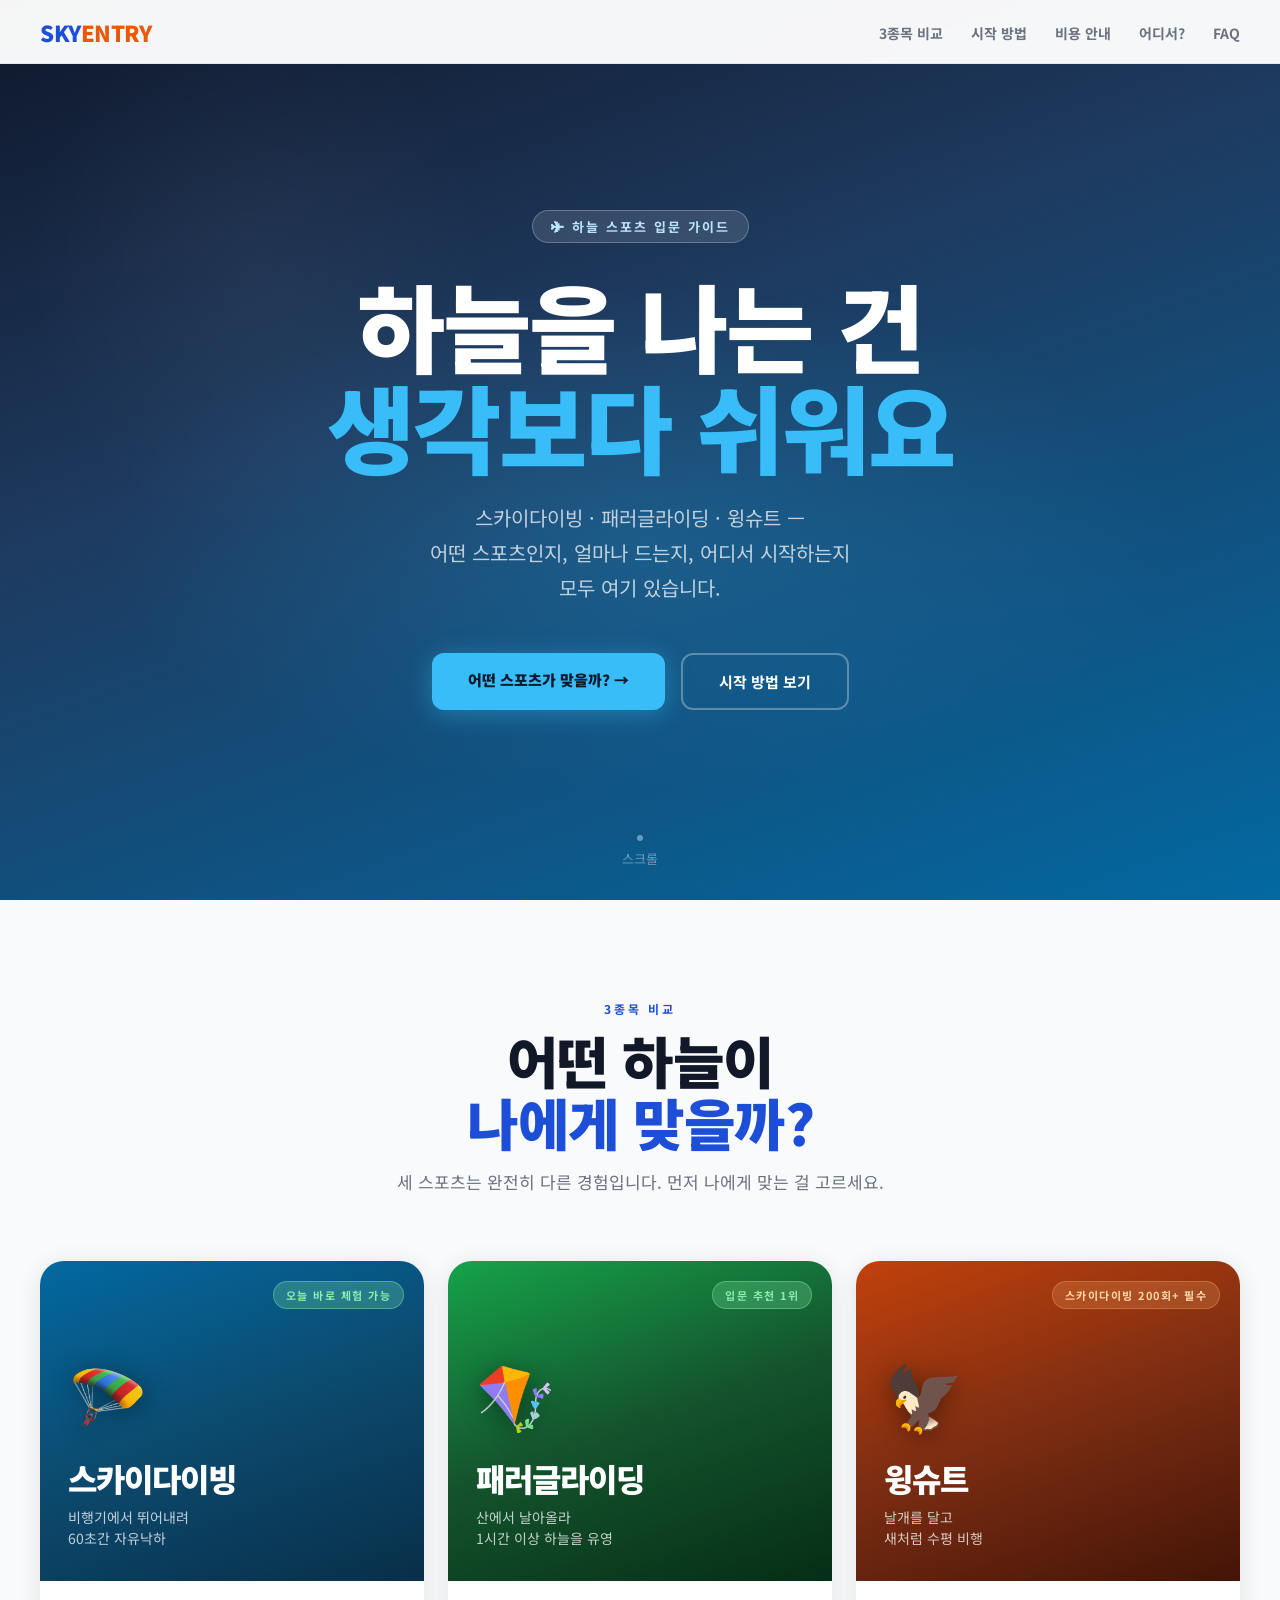
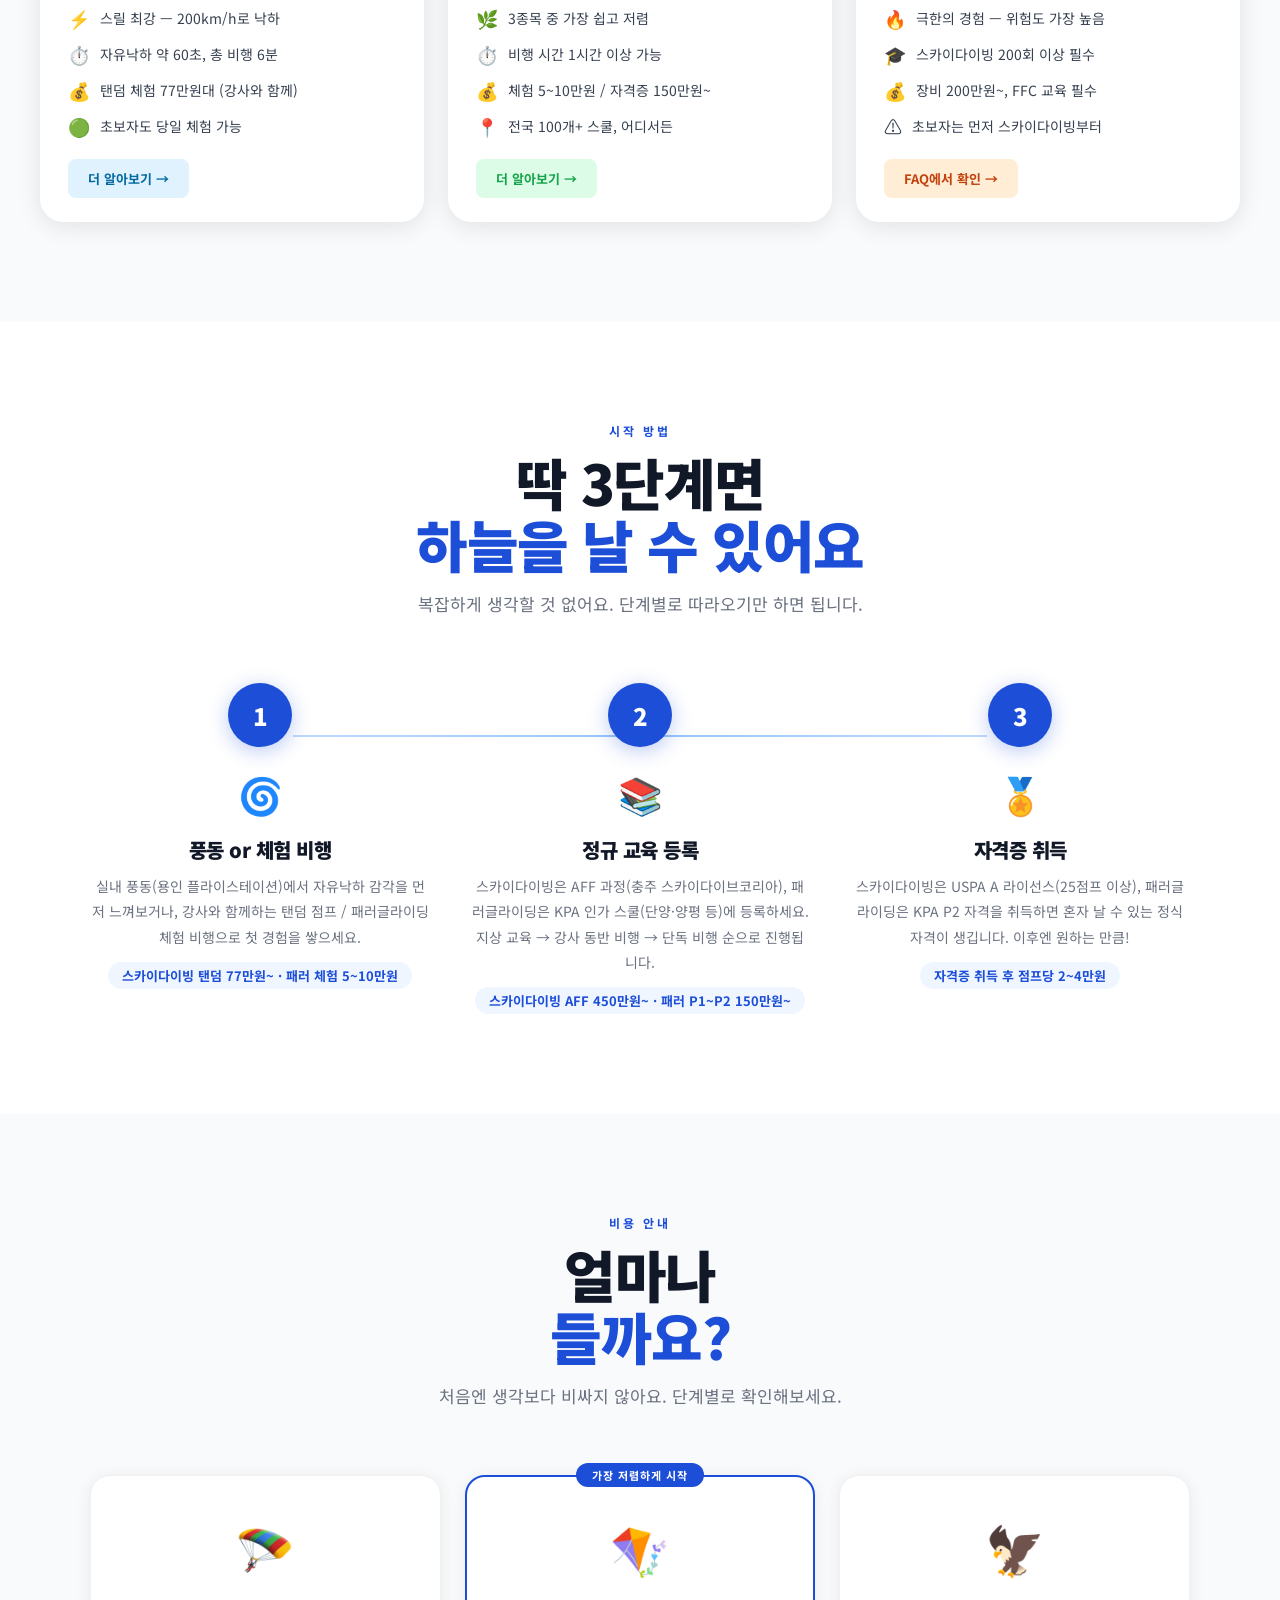
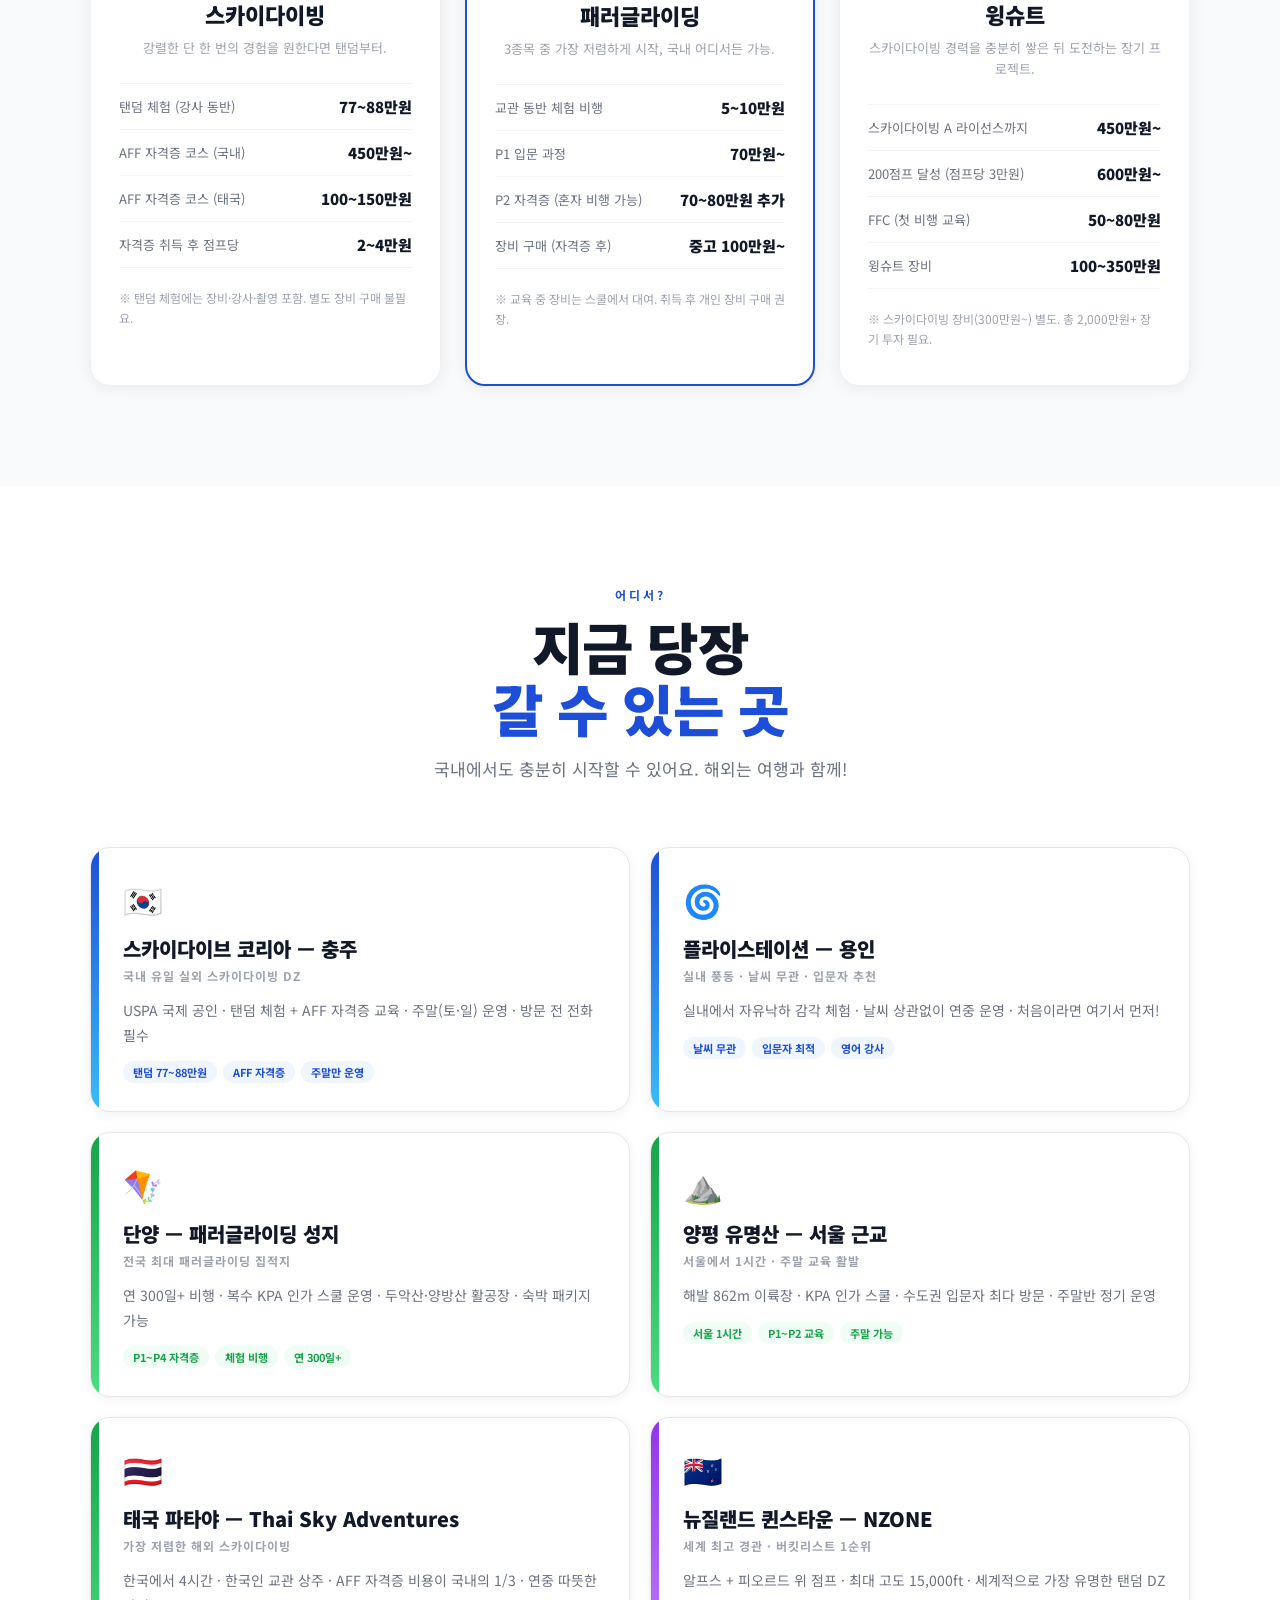
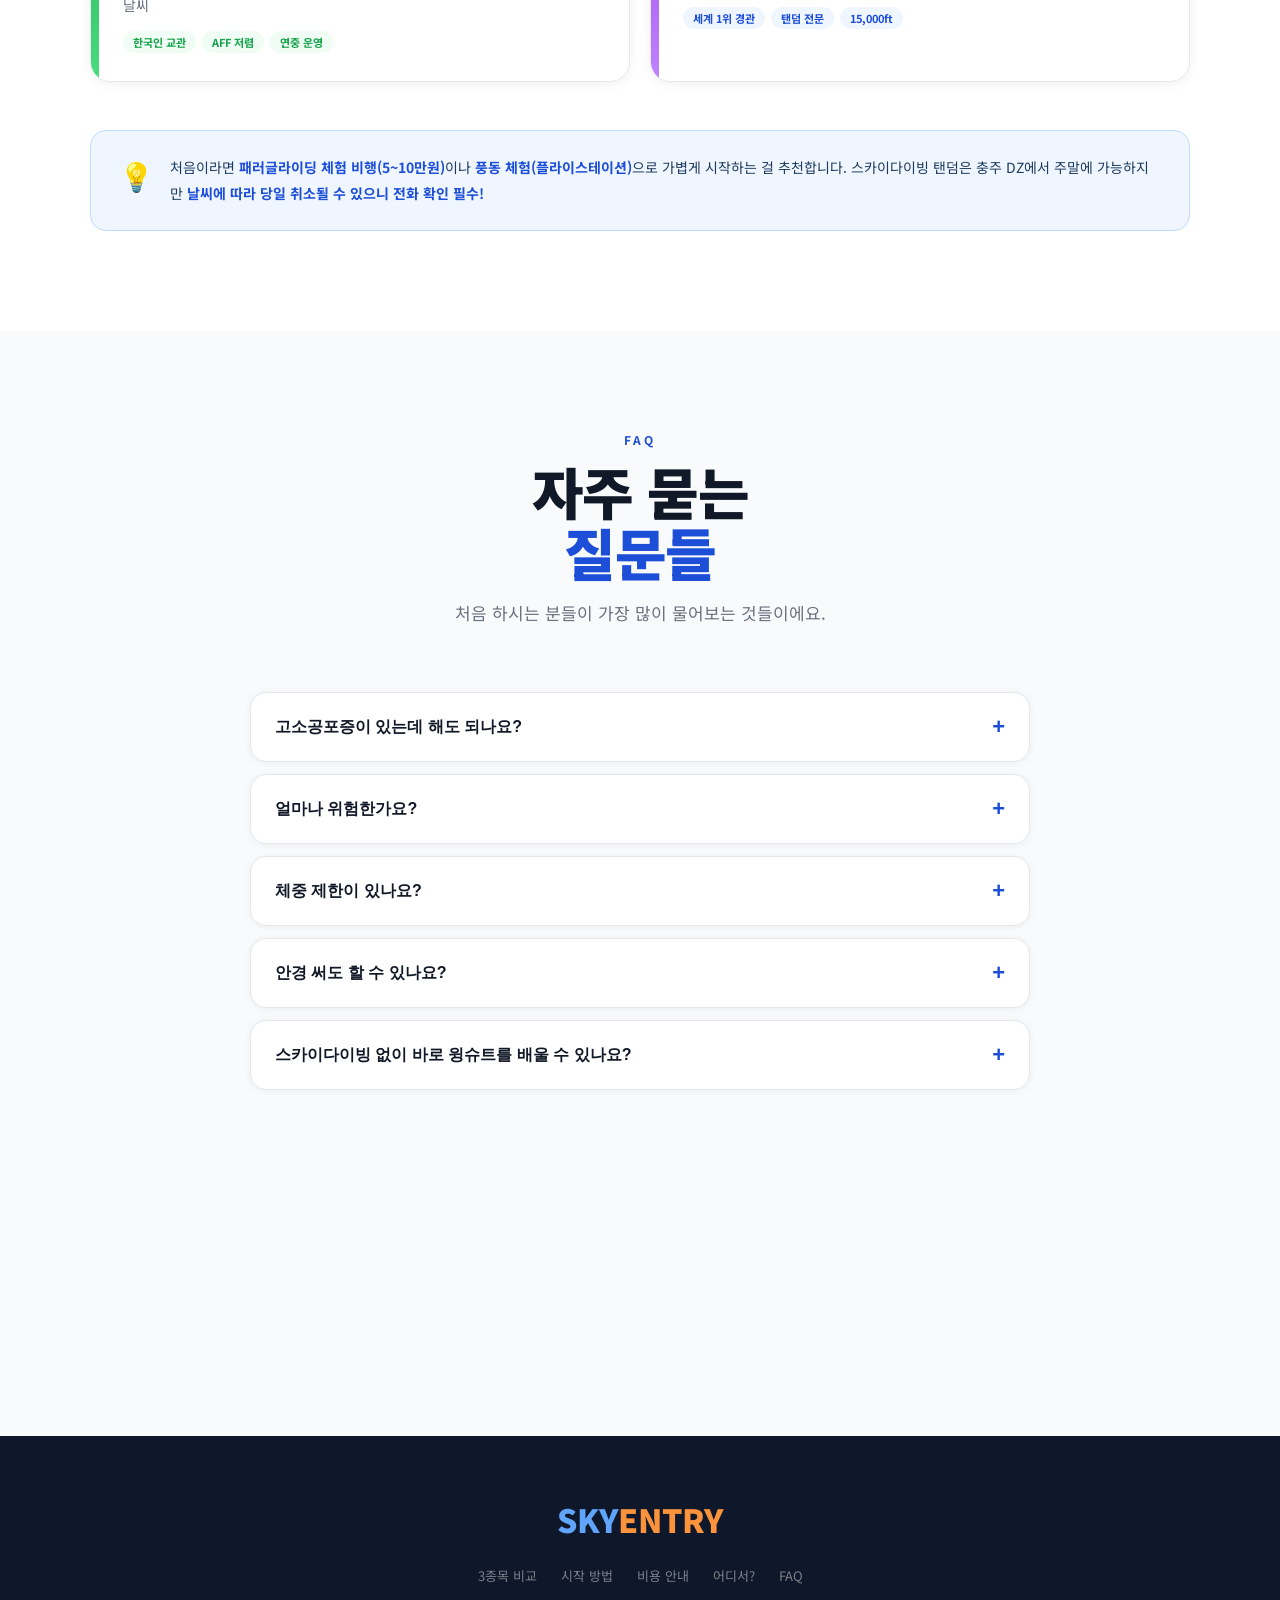
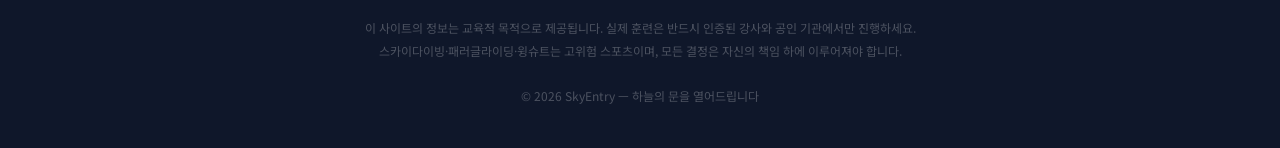
==== commit d99a1f45: "redesign: 초보자 친화 이미지 중심 UI로 전면 재설계 - 3170줄 → 538줄 (83% 감소) - 14개 섹션 → 6개 섹션 (심플화) - 다크 sci-fi 테마 제거," ====
--- a/index.html
+++ b/index.html
@@ -3,3168 +3,537 @@
 <head>
 <meta charset="UTF-8">
 <meta name="viewport" content="width=device-width, initial-scale=1.0">
-<title>SkyEntry — 스카이다이빙 · 패러글라이딩 · 윙슈트 입문 가이드</title>
-<link href="https://fonts.googleapis.com/css2?family=Bebas+Neue&family=Noto+Sans+KR:wght@300;400;500;700&family=Space+Mono:wght@400;700&display=swap" rel="stylesheet">
+<title>SkyEntry — 하늘 스포츠 입문 가이드</title>
+<link href="https://fonts.googleapis.com/css2?family=Noto+Sans+KR:wght@400;700;900&display=swap" rel="stylesheet">
 <meta property="og:title" content="SkyEntry — 스카이다이빙 · 패러글라이딩 · 윙슈트 입문 가이드">
-<meta property="og:description" content="스카이다이빙, 패러글라이딩, 윙슈트 입문을 위한 완전한 가이드. 교육과정·비용·장비·국내 명소까지 — 하늘을 향한 첫 걸음을 시작하세요.">
+<meta property="og:description" content="처음 하늘을 나는 분을 위한 가장 쉬운 가이드.">
 <meta property="og:image" content="https://skydiveguide.pages.dev/photo.png">
 <meta property="og:url" content="https://skydiveguide.pages.dev">
 <meta property="og:type" content="website">
 <meta name="twitter:card" content="summary_large_image">
-<meta name="twitter:image" content="https://skydiveguide.pages.dev/photo.png">
 <style>
-  :root {
-    --sky-black: #f4f8fe;
-    --sky-dark: #e8f0fb;
-    --sky-mid: #d2e4f5;
-    --sky-blue: #1565c0;
-    --sky-bright: #1976d2;
-    --sky-cyan: #0277bd;
-    --sky-white: #1a2d42;
-    --accent-orange: #e55c00;
-    --accent-yellow: #d97706;
-    --text-muted: #4a6785;
-    --glass: rgba(255,255,255,0.95);
-    --glass-border: rgba(21,101,192,0.16);
-  }
-
-  * { margin: 0; padding: 0; box-sizing: border-box; }
-
-  html { scroll-behavior: smooth; }
-
-  body {
-    background: var(--sky-black);
-    color: var(--sky-white);
-    font-family: 'Noto Sans KR', sans-serif;
-    overflow-x: hidden;
-    cursor: none;
-  }
-
-  /* CUSTOM CURSOR */
-  .cursor {
-    position: fixed;
-    width: 12px; height: 12px;
-    background: var(--sky-cyan);
-    border-radius: 50%;
-    pointer-events: none;
-    z-index: 9999;
-    transform: translate(-50%,-50%);
-    transition: transform 0.1s, width 0.2s, height 0.2s;
-    mix-blend-mode: screen;
-  }
-  .cursor-trail {
-    position: fixed;
-    width: 32px; height: 32px;
-    border: 1px solid rgba(0,212,255,0.4);
-    border-radius: 50%;
-    pointer-events: none;
-    z-index: 9998;
-    transform: translate(-50%,-50%);
-    transition: left 0.15s ease, top 0.15s ease;
-  }
-
-  /* SCROLLBAR */
-  ::-webkit-scrollbar { width: 4px; }
-  ::-webkit-scrollbar-track { background: var(--sky-black); }
-  ::-webkit-scrollbar-thumb { background: var(--sky-blue); border-radius: 2px; }
-
-  /* NAV */
-  nav {
-    position: fixed;
-    top: 0; left: 0; right: 0;
-    z-index: 1000;
-    padding: 20px 60px;
-    display: flex;
-    justify-content: space-between;
-    align-items: center;
-    background: linear-gradient(180deg, rgba(8,12,20,0.95) 0%, transparent 100%);
-    backdrop-filter: blur(4px);
-  }
-  .nav-logo {
-    font-family: 'Bebas Neue', sans-serif;
-    font-size: 28px;
-    letter-spacing: 3px;
-    color: var(--sky-cyan);
-    text-decoration: none;
-  }
-  .nav-logo span { color: var(--accent-orange); }
-  .nav-links {
-    display: flex;
-    gap: 32px;
-    list-style: none;
-  }
-  .nav-links a {
-    color: var(--text-muted);
-    text-decoration: none;
-    font-size: 13px;
-    font-weight: 500;
-    letter-spacing: 1px;
-    text-transform: uppercase;
-    transition: color 0.3s;
-  }
-  .nav-links a:hover { color: var(--sky-cyan); }
-
-  /* HERO */
-  .hero {
-    position: relative;
-    height: 100vh;
-    display: flex;
-    flex-direction: column;
-    justify-content: center;
-    align-items: flex-start;
-    padding: 0 60px;
-    overflow: hidden;
-  }
-  .hero-bg {
-    position: absolute;
-    inset: 0;
-    background:
-      radial-gradient(ellipse 80% 60% at 60% 30%, rgba(10,95,160,0.25) 0%, transparent 70%),
-      radial-gradient(ellipse 40% 40% at 20% 70%, rgba(0,212,255,0.08) 0%, transparent 60%),
-      linear-gradient(180deg, #080c14 0%, #0d1520 50%, #080c14 100%);
-  }
-  .hero-grid {
-    position: absolute;
-    inset: 0;
-    background-image:
-      linear-gradient(rgba(0,212,255,0.03) 1px, transparent 1px),
-      linear-gradient(90deg, rgba(0,212,255,0.03) 1px, transparent 1px);
-    background-size: 60px 60px;
-    animation: gridFloat 20s ease-in-out infinite;
-  }
-  @keyframes gridFloat {
-    0%, 100% { transform: translateY(0); }
-    50% { transform: translateY(-10px); }
-  }
-  .hero-altitude {
-    font-family: 'Space Mono', monospace;
-    font-size: 12px;
-    color: var(--sky-cyan);
-    letter-spacing: 3px;
-    margin-bottom: 24px;
-    opacity: 0;
-    animation: fadeUp 0.8s 0.3s forwards;
-  }
-  .hero-title {
-    font-family: 'Bebas Neue', sans-serif;
-    font-size: clamp(72px, 12vw, 160px);
-    line-height: 0.9;
-    letter-spacing: -2px;
-    margin-bottom: 32px;
-    opacity: 0;
-    animation: fadeUp 0.8s 0.5s forwards;
-  }
-  .hero-title .line2 { color: var(--sky-cyan); display: block; }
-  .hero-title .line3 { color: var(--accent-orange); display: block; font-size: clamp(40px, 6vw, 80px); }
-  .hero-desc {
-    max-width: 520px;
-    font-size: 16px;
-    line-height: 1.8;
-    color: rgba(232,244,255,0.7);
-    margin-bottom: 48px;
-    opacity: 0;
-    animation: fadeUp 0.8s 0.7s forwards;
-  }
-  .hero-cta {
-    display: flex;
-    gap: 16px;
-    opacity: 0;
-    animation: fadeUp 0.8s 0.9s forwards;
-  }
-  .btn-primary {
-    padding: 14px 36px;
-    background: var(--sky-cyan);
-    color: var(--sky-black);
-    font-weight: 700;
-    font-size: 14px;
-    letter-spacing: 2px;
-    text-transform: uppercase;
-    text-decoration: none;
-    clip-path: polygon(0 0, calc(100% - 12px) 0, 100% 12px, 100% 100%, 12px 100%, 0 calc(100% - 12px));
-    transition: all 0.3s;
-  }
-  .btn-primary:hover { background: var(--sky-white); transform: translateY(-2px); }
-  .btn-secondary {
-    padding: 14px 36px;
-    border: 1px solid rgba(0,212,255,0.4);
-    color: var(--sky-cyan);
-    font-weight: 700;
-    font-size: 14px;
-    letter-spacing: 2px;
-    text-transform: uppercase;
-    text-decoration: none;
-    clip-path: polygon(0 0, calc(100% - 12px) 0, 100% 12px, 100% 100%, 12px 100%, 0 calc(100% - 12px));
-    transition: all 0.3s;
-  }
-  .btn-secondary:hover { background: rgba(0,212,255,0.08); transform: translateY(-2px); }
-  .hero-stats {
-    position: absolute;
-    right: 60px;
-    bottom: 60px;
-    display: flex;
-    gap: 48px;
-    opacity: 0;
-    animation: fadeUp 0.8s 1.1s forwards;
-  }
-  .stat-item { text-align: center; }
-  .stat-num {
-    font-family: 'Bebas Neue', sans-serif;
-    font-size: 42px;
-    color: var(--sky-cyan);
-    line-height: 1;
-  }
-  .stat-label { font-size: 11px; color: var(--text-muted); letter-spacing: 2px; text-transform: uppercase; margin-top: 4px; }
-  .hero-scroll {
-    position: absolute;
-    bottom: 30px;
-    left: 60px;
-    display: flex;
-    align-items: center;
-    gap: 12px;
-    font-family: 'Space Mono', monospace;
-    font-size: 11px;
-    color: var(--text-muted);
-    letter-spacing: 2px;
-    animation: fadeUp 0.8s 1.3s forwards;
-    opacity: 0;
-  }
-  .scroll-line {
-    width: 40px; height: 1px;
-    background: linear-gradient(90deg, transparent, var(--sky-cyan));
-    animation: pulse 2s ease-in-out infinite;
-  }
-  @keyframes pulse { 0%, 100% { opacity: 0.4; } 50% { opacity: 1; } }
-  @keyframes fadeUp {
-    from { opacity: 0; transform: translateY(30px); }
-    to { opacity: 1; transform: translateY(0); }
-  }
-
-  /* SECTIONS */
-  section { padding: 100px 60px; position: relative; }
-  .section-tag {
-    font-family: 'Space Mono', monospace;
-    font-size: 11px;
-    color: var(--sky-cyan);
-    letter-spacing: 3px;
-    text-transform: uppercase;
-    margin-bottom: 16px;
-    display: flex;
-    align-items: center;
-    gap: 12px;
-  }
-  .section-tag::before {
-    content: '';
-    width: 24px; height: 1px;
-    background: var(--sky-cyan);
-  }
-  .section-title {
-    font-family: 'Bebas Neue', sans-serif;
-    font-size: clamp(42px, 6vw, 80px);
-    line-height: 1;
-    margin-bottom: 20px;
-    letter-spacing: 1px;
-  }
-  .section-title em { color: var(--sky-cyan); font-style: normal; }
-  .section-subtitle {
-    font-size: 15px;
-    color: var(--text-muted);
-    max-width: 600px;
-    line-height: 1.8;
-    margin-bottom: 60px;
-  }
-
-  /* COMPARE SECTION */
-  .compare-section { background: var(--sky-black); }
-  .compare-cards {
-    display: grid;
-    grid-template-columns: repeat(3, 1fr);
-    gap: 2px;
-    margin-top: 60px;
-  }
-  .compare-card {
-    background: var(--glass);
-    border: 1px solid var(--glass-border);
-    padding: 36px 32px;
-    position: relative;
-    transition: all 0.4s;
-  }
-  .compare-card:hover { background: rgba(0,212,255,0.05); transform: translateY(-4px); }
-  .compare-card-featured {
-    border-color: rgba(76,255,145,0.3);
-    background: rgba(76,255,145,0.03);
-  }
-  .compare-card-featured:hover { background: rgba(76,255,145,0.07); }
-  .compare-featured-label {
-    position: absolute;
-    top: 0; right: 0;
-    background: #4cff91;
-    color: var(--sky-black);
-    font-family: 'Bebas Neue', sans-serif;
-    font-size: 13px;
-    letter-spacing: 2px;
-    padding: 3px 14px;
-  }
-  .compare-icon { font-size: 40px; margin-bottom: 16px; }
-  .compare-name {
-    font-family: 'Bebas Neue', sans-serif;
-    font-size: 32px;
-    letter-spacing: 2px;
-    margin-bottom: 10px;
-  }
-  .compare-tag-badge {
-    display: inline-block;
-    font-family: 'Space Mono', monospace;
-    font-size: 11px;
-    letter-spacing: 2px;
-    padding: 3px 10px;
-    margin-bottom: 24px;
-  }
-  .compare-rows { border-top: 1px solid rgba(255,255,255,0.06); padding-top: 20px; }
-  .compare-row {
-    display: flex;
-    justify-content: space-between;
-    align-items: flex-start;
-    gap: 12px;
-    padding: 9px 0;
-    border-bottom: 1px solid rgba(255,255,255,0.04);
-    font-size: 13px;
-  }
-  .cr-label { color: var(--text-muted); white-space: nowrap; }
-  .cr-val { color: var(--sky-white); text-align: right; }
-  .cr-good { color: #4cff91; }
-  .cr-mid { color: var(--accent-yellow); }
-  .cr-danger { color: #ff6b6b; }
-  .compare-for {
-    margin-top: 24px;
-    padding: 16px;
-    background: rgba(255,255,255,0.03);
-    border: 1px solid rgba(255,255,255,0.07);
-    font-size: 13px;
-    color: var(--text-muted);
-    line-height: 1.7;
-    text-align: center;
-  }
-  .compare-for strong { color: var(--sky-white); display: block; margin-top: 4px; }
-  .compare-note {
-    margin-top: 40px;
-    padding: 28px 36px;
-    background: rgba(0,212,255,0.04);
-    border: 1px solid rgba(0,212,255,0.15);
-    display: flex;
-    gap: 20px;
-    align-items: flex-start;
-    flex-direction: column;
-  }
-  .compare-note p { font-size: 14px; color: rgba(232,244,255,0.75); line-height: 1.9; }
-  .compare-note strong { color: var(--sky-cyan); }
-  @media (max-width: 1024px) {
-    .compare-cards { grid-template-columns: 1fr; gap: 16px; }
-  }
-
-  /* KNOWLEDGE SECTION */
-  .knowledge-bg { background: var(--sky-dark); }
-  .knowledge-grid {
-    display: grid;
-    grid-template-columns: repeat(3, 1fr);
-    gap: 2px;
-    margin-top: 60px;
-  }
-  .knowledge-card {
-    background: var(--glass);
-    border: 1px solid var(--glass-border);
-    padding: 40px;
-    position: relative;
-    overflow: hidden;
-    transition: all 0.4s;
-  }
-  .knowledge-card::before {
-    content: '';
-    position: absolute;
-    top: 0; left: 0; right: 0;
-    height: 2px;
-    background: linear-gradient(90deg, transparent, var(--sky-cyan), transparent);
-    opacity: 0;
-    transition: opacity 0.4s;
-  }
-  .knowledge-card:hover { background: rgba(0,212,255,0.06); transform: translateY(-4px); }
-  .knowledge-card:hover::before { opacity: 1; }
-  .card-num {
-    font-family: 'Bebas Neue', sans-serif;
-    font-size: 64px;
-    color: rgba(0,212,255,0.1);
-    line-height: 1;
-    position: absolute;
-    top: 20px; right: 30px;
-  }
-  .card-icon {
-    font-size: 32px;
-    margin-bottom: 20px;
-  }
-  .card-title {
-    font-family: 'Bebas Neue', sans-serif;
-    font-size: 24px;
-    letter-spacing: 1px;
-    color: var(--sky-white);
-    margin-bottom: 12px;
-  }
-  .card-body {
-    font-size: 14px;
-    line-height: 1.8;
-    color: rgba(232,244,255,0.65);
-  }
-  .card-highlight {
-    display: inline-block;
-    margin-top: 16px;
-    padding: 4px 12px;
-    background: rgba(0,212,255,0.1);
-    border: 1px solid rgba(0,212,255,0.3);
-    font-family: 'Space Mono', monospace;
-    font-size: 12px;
-    color: var(--sky-cyan);
-  }
-
-  /* LEARNING PATH */
-  .path-section { background: var(--sky-black); }
-  .path-timeline {
-    position: relative;
-    margin-top: 60px;
-  }
-  .path-timeline::before {
-    content: '';
-    position: absolute;
-    left: 50px;
-    top: 0; bottom: 0;
-    width: 2px;
-    background: linear-gradient(180deg, var(--sky-cyan), var(--sky-blue), transparent);
-  }
-  .path-item {
-    display: flex;
-    gap: 48px;
-    margin-bottom: 48px;
-    padding-left: 100px;
-    position: relative;
-  }
-  .path-dot {
-    position: absolute;
-    left: 41px;
-    top: 20px;
-    width: 20px; height: 20px;
-    background: var(--sky-black);
-    border: 2px solid var(--sky-cyan);
-    border-radius: 50%;
-    z-index: 2;
-  }
-  .path-dot.active {
-    background: var(--sky-cyan);
-    box-shadow: 0 0 20px rgba(0,212,255,0.5);
-  }
-  .path-step {
-    font-family: 'Space Mono', monospace;
-    font-size: 11px;
-    color: var(--sky-cyan);
-    letter-spacing: 2px;
-    min-width: 120px;
-    padding-top: 22px;
-  }
-  .path-content {
-    flex: 1;
-    background: var(--glass);
-    border: 1px solid var(--glass-border);
-    padding: 28px 32px;
-    position: relative;
-    overflow: hidden;
-  }
-  .path-content::after {
-    content: attr(data-phase);
-    font-family: 'Bebas Neue', sans-serif;
-    font-size: 100px;
-    color: rgba(0,212,255,0.04);
-    position: absolute;
-    right: 20px; top: -10px;
-    line-height: 1;
-  }
-  .path-content h3 {
-    font-family: 'Bebas Neue', sans-serif;
-    font-size: 28px;
-    letter-spacing: 1px;
-    margin-bottom: 8px;
-  }
-  .path-content p {
-    font-size: 14px;
-    color: rgba(232,244,255,0.65);
-    line-height: 1.8;
-  }
-  .path-tags {
-    display: flex;
-    flex-wrap: wrap;
-    gap: 8px;
-    margin-top: 16px;
-  }
-  .tag {
-    padding: 3px 10px;
-    border: 1px solid rgba(255,107,53,0.4);
-    font-size: 11px;
-    color: var(--accent-orange);
-    font-family: 'Space Mono', monospace;
-    letter-spacing: 1px;
-  }
-  .tag.blue { border-color: rgba(0,212,255,0.3); color: var(--sky-cyan); }
-  .tag.gold { border-color: rgba(255,215,0,0.3); color: var(--accent-yellow); }
-
-  /* COUNTRIES */
-  .countries-section { background: var(--sky-dark); }
-  .countries-grid {
-    display: grid;
-    grid-template-columns: repeat(2, 1fr);
-    gap: 24px;
-    margin-top: 60px;
-  }
-  .country-card {
-    background: var(--glass);
-    border: 1px solid var(--glass-border);
-    padding: 36px;
-    transition: all 0.4s;
-    position: relative;
-    overflow: hidden;
-  }
-  .country-card:hover { border-color: rgba(0,212,255,0.4); transform: translateY(-3px); }
-  .country-flag { font-size: 36px; margin-bottom: 16px; }
-  .country-name {
-    font-family: 'Bebas Neue', sans-serif;
-    font-size: 32px;
-    letter-spacing: 2px;
-    margin-bottom: 4px;
-  }
-  .country-sub { font-size: 13px; color: var(--sky-cyan); margin-bottom: 20px; font-family: 'Space Mono', monospace; letter-spacing: 1px; }
-  .pros-cons { display: grid; grid-template-columns: 1fr 1fr; gap: 20px; margin-top: 20px; }
-  .pros h4, .cons h4 {
-    font-size: 12px;
-    letter-spacing: 2px;
-    text-transform: uppercase;
-    margin-bottom: 10px;
-    font-family: 'Space Mono', monospace;
-  }
-  .pros h4 { color: #4cff91; }
-  .cons h4 { color: #ff6b6b; }
-  .pros ul, .cons ul {
-    list-style: none;
-    font-size: 13px;
-    color: rgba(232,244,255,0.7);
-    line-height: 1.9;
-  }
-  .pros li::before { content: '+ '; color: #4cff91; font-weight: 700; }
-  .cons li::before { content: '− '; color: #ff6b6b; font-weight: 700; }
-  .country-cost {
-    position: absolute;
-    top: 24px; right: 24px;
-    font-family: 'Bebas Neue', sans-serif;
-    font-size: 18px;
-    color: var(--accent-yellow);
-    text-align: right;
-  }
-  .country-cost span { display: block; font-family: 'Noto Sans KR', sans-serif; font-size: 11px; color: var(--text-muted); font-weight: 300; }
-  .country-best {
-    display: inline-block;
-    margin-top: 16px;
-    padding: 5px 14px;
-    background: rgba(255,215,0,0.08);
-    border: 1px solid rgba(255,215,0,0.25);
-    font-size: 12px;
-    color: var(--accent-yellow);
-  }
-
-  /* KOREA CARD SPECIAL */
-  .country-card.featured {
-    border-color: rgba(0,212,255,0.3);
-    background: rgba(0,212,255,0.04);
-  }
-  .country-card.featured::before {
-    content: 'LOCAL';
-    position: absolute;
-    top: 0; left: 0;
-    background: var(--sky-cyan);
-    color: var(--sky-black);
-    font-family: 'Bebas Neue', sans-serif;
-    font-size: 13px;
-    letter-spacing: 2px;
-    padding: 3px 12px;
-  }
-
-  /* FITNESS */
-  .fitness-section { background: var(--sky-black); }
-  .fitness-grid {
-    display: grid;
-    grid-template-columns: repeat(4, 1fr);
-    gap: 20px;
-    margin-top: 60px;
-  }
-  .fitness-card {
-    background: var(--glass);
-    border: 1px solid var(--glass-border);
-    padding: 32px 24px;
-    text-align: center;
-    transition: all 0.4s;
-    position: relative;
-  }
-  .fitness-card:hover { border-color: var(--sky-cyan); background: rgba(0,212,255,0.05); }
-  .fitness-icon {
-    font-size: 40px;
-    margin-bottom: 20px;
-    display: block;
-  }
-  .fitness-title {
-    font-family: 'Bebas Neue', sans-serif;
-    font-size: 22px;
-    letter-spacing: 1px;
-    margin-bottom: 12px;
-    color: var(--sky-white);
-  }
-  .fitness-body {
-    font-size: 13px;
-    color: rgba(232,244,255,0.6);
-    line-height: 1.8;
-    margin-bottom: 16px;
-  }
-  .fitness-exercises {
-    border-top: 1px solid rgba(0,212,255,0.1);
-    padding-top: 16px;
-    font-size: 12px;
-    color: var(--sky-cyan);
-    font-family: 'Space Mono', monospace;
-    line-height: 1.9;
-  }
-  .bmi-info {
-    margin-top: 48px;
-    padding: 32px;
-    background: rgba(255,107,53,0.06);
-    border: 1px solid rgba(255,107,53,0.2);
-    display: flex;
-    gap: 40px;
-    align-items: center;
-  }
-  .bmi-info-icon { font-size: 48px; }
-  .bmi-info-text h3 {
-    font-family: 'Bebas Neue', sans-serif;
-    font-size: 24px;
-    color: var(--accent-orange);
-    margin-bottom: 8px;
-  }
-  .bmi-info-text p { font-size: 14px; color: rgba(232,244,255,0.65); line-height: 1.8; }
-
-  /* WINGSUIT */
-  .wingsuit-section {
-    background: linear-gradient(180deg, var(--sky-dark) 0%, rgba(10,95,160,0.15) 50%, var(--sky-dark) 100%);
-    position: relative;
-    overflow: hidden;
-  }
-  .wingsuit-section::before {
-    content: 'WINGSUIT';
-    position: absolute;
-    font-family: 'Bebas Neue', sans-serif;
-    font-size: 200px;
-    color: rgba(0,212,255,0.03);
-    right: -40px;
-    top: 50%;
-    transform: translateY(-50%);
-    letter-spacing: -5px;
-    pointer-events: none;
-  }
-  .wingsuit-layout {
-    display: grid;
-    grid-template-columns: 1fr 1fr;
-    gap: 80px;
-    align-items: start;
-    margin-top: 60px;
-  }
-  .wingsuit-info h2 {
-    font-family: 'Bebas Neue', sans-serif;
-    font-size: 48px;
-    color: var(--accent-orange);
-    margin-bottom: 20px;
-  }
-  .wingsuit-info p {
-    font-size: 14px;
-    color: rgba(232,244,255,0.7);
-    line-height: 1.9;
-    margin-bottom: 16px;
-  }
-  .wingsuit-requirements {
-    margin-top: 32px;
-  }
-  .req-item {
-    display: flex;
-    align-items: flex-start;
-    gap: 16px;
-    padding: 16px 0;
-    border-bottom: 1px solid rgba(255,255,255,0.06);
-  }
-  .req-num {
-    font-family: 'Bebas Neue', sans-serif;
-    font-size: 28px;
-    color: var(--sky-cyan);
-    min-width: 40px;
-    line-height: 1;
-  }
-  .req-text h4 {
-    font-size: 14px;
-    font-weight: 700;
-    margin-bottom: 4px;
-  }
-  .req-text p { font-size: 13px; color: var(--text-muted); line-height: 1.6; }
-  .wingsuit-types { display: block; }
-  .wtype-card {
-    background: var(--glass);
-    border: 1px solid var(--glass-border);
-    padding: 28px;
-    margin-bottom: 16px;
-    transition: all 0.3s;
-  }
-  .wtype-card:hover { border-color: rgba(0,212,255,0.4); }
-  .wtype-header {
-    display: flex;
-    justify-content: space-between;
-    align-items: center;
-    margin-bottom: 12px;
-  }
-  .wtype-name {
-    font-family: 'Bebas Neue', sans-serif;
-    font-size: 22px;
-    letter-spacing: 1px;
-  }
-  .wtype-level {
-    font-family: 'Space Mono', monospace;
-    font-size: 11px;
-    padding: 3px 10px;
-    border: 1px solid;
-  }
-  .level-beginner { color: #4cff91; border-color: rgba(76,255,145,0.3); }
-  .level-intermediate { color: var(--accent-yellow); border-color: rgba(255,215,0,0.3); }
-  .level-advanced { color: var(--accent-orange); border-color: rgba(255,107,53,0.3); }
-  .wtype-body { font-size: 13px; color: rgba(232,244,255,0.65); line-height: 1.8; }
-
-  /* PARAGLIDING */
-  .para-section { background: linear-gradient(180deg, var(--sky-dark) 0%, rgba(10,95,160,0.08) 50%, var(--sky-dark) 100%); }
-  .para-path { margin-top: 40px; position: relative; padding-left: 0; }
-  .para-step {
-    display: grid;
-    grid-template-columns: 80px 1fr;
-    gap: 32px;
-    margin-bottom: 24px;
-    align-items: start;
-  }
-  .para-step-num {
-    font-family: 'Bebas Neue', sans-serif;
-    font-size: 42px;
-    color: var(--sky-cyan);
-    background: rgba(0,212,255,0.06);
-    border: 1px solid rgba(0,212,255,0.2);
-    display: flex;
-    align-items: center;
-    justify-content: center;
-    height: 80px;
-    letter-spacing: 2px;
-  }
-  .para-step-content {
-    background: var(--glass);
-    border: 1px solid var(--glass-border);
-    padding: 24px 28px;
-  }
-  .para-step-content h3 {
-    font-family: 'Bebas Neue', sans-serif;
-    font-size: 24px;
-    letter-spacing: 1px;
-    margin-bottom: 8px;
-  }
-  .para-step-content p { font-size: 14px; color: rgba(232,244,255,0.65); line-height: 1.8; margin-bottom: 12px; }
-  .para-sites-grid {
-    display: grid;
-    grid-template-columns: repeat(3, 1fr);
-    gap: 20px;
-  }
-  .para-site-card {
-    background: var(--glass);
-    border: 1px solid var(--glass-border);
-    padding: 28px;
-    position: relative;
-    transition: all 0.3s;
-  }
-  .para-site-card:hover { border-color: rgba(0,212,255,0.35); transform: translateY(-3px); }
-  .para-site-top { border-color: rgba(255,215,0,0.3); background: rgba(255,215,0,0.03); }
-  .para-site-badge {
-    position: absolute;
-    top: 0; right: 0;
-    background: var(--accent-yellow);
-    color: var(--sky-black);
-    font-family: 'Bebas Neue', sans-serif;
-    font-size: 12px;
-    letter-spacing: 2px;
-    padding: 3px 12px;
-  }
-  .para-site-name {
-    font-family: 'Bebas Neue', sans-serif;
-    font-size: 26px;
-    letter-spacing: 1px;
-    margin-bottom: 4px;
-  }
-  .para-site-sub { font-size: 12px; color: var(--sky-cyan); font-family: 'Space Mono', monospace; margin-bottom: 14px; letter-spacing: 1px; }
-  .para-site-body { font-size: 13px; color: rgba(232,244,255,0.65); line-height: 1.8; margin-bottom: 14px; }
-  .para-equip-grid {
-    display: grid;
-    grid-template-columns: repeat(3, 1fr);
-    gap: 2px;
-    margin-top: 40px;
-  }
-  .para-equip-card {
-    background: var(--glass);
-    border: 1px solid var(--glass-border);
-    padding: 32px;
-    transition: all 0.3s;
-  }
-  .para-equip-card:hover { background: rgba(0,212,255,0.05); }
-  @media (max-width: 1024px) {
-    .para-sites-grid { grid-template-columns: 1fr 1fr; }
-    .para-equip-grid { grid-template-columns: 1fr 1fr; }
-    .para-step { grid-template-columns: 60px 1fr; gap: 16px; }
-  }
-  @media (max-width: 640px) {
-    .para-sites-grid { grid-template-columns: 1fr; }
-    .para-equip-grid { grid-template-columns: 1fr; }
-    .para-step { grid-template-columns: 1fr; }
-    .para-step-num { height: 50px; font-size: 28px; }
-  }
-
-  /* FAQ */
-  .faq-section { background: var(--sky-black); }
-  .faq-grid {
-    display: grid;
-    grid-template-columns: 1fr 1fr;
-    gap: 2px;
-    margin-top: 60px;
-  }
-  .faq-item {
-    background: var(--glass);
-    border: 1px solid var(--glass-border);
-    padding: 32px;
-    cursor: pointer;
-    transition: all 0.3s;
-  }
-  .faq-item:hover { background: rgba(0,212,255,0.05); }
-  .faq-q {
-    font-size: 15px;
-    font-weight: 700;
-    margin-bottom: 12px;
-    display: flex;
-    justify-content: space-between;
-    align-items: flex-start;
-    gap: 16px;
-    color: var(--sky-white);
-  }
-  .faq-q::after {
-    content: '+';
-    font-family: 'Bebas Neue', sans-serif;
-    font-size: 24px;
-    color: var(--sky-cyan);
-    min-width: 20px;
-    text-align: right;
-    transition: transform 0.3s;
-  }
-  .faq-item.open .faq-q::after { transform: rotate(45deg); }
-  .faq-a {
-    font-size: 13px;
-    color: rgba(232,244,255,0.65);
-    line-height: 1.9;
-    max-height: 0;
-    overflow: hidden;
-    transition: max-height 0.4s ease;
-  }
-  .faq-item.open .faq-a { max-height: 300px; }
-  .faq-tag {
-    font-family: 'Space Mono', monospace;
-    font-size: 10px;
-    color: var(--text-muted);
-    letter-spacing: 1px;
-    margin-bottom: 8px;
-  }
-
-  /* EQUIPMENT */
-  .equipment-section { background: var(--sky-dark); }
-  .equipment-grid {
-    display: grid;
-    grid-template-columns: repeat(3, 1fr);
-    gap: 2px;
-    margin-top: 60px;
-  }
-  .equipment-card {
-    background: var(--glass);
-    border: 1px solid var(--glass-border);
-    padding: 36px;
-    position: relative;
-    overflow: hidden;
-    transition: all 0.4s;
-  }
-  .equipment-card:hover { background: rgba(0,212,255,0.06); }
-  .equipment-card.essential { border-color: rgba(255,107,53,0.3); }
-  .equipment-badge {
-    position: absolute;
-    top: 0; right: 0;
-    padding: 4px 14px;
-    font-family: 'Space Mono', monospace;
-    font-size: 10px;
-    letter-spacing: 1px;
-  }
-  .badge-essential { background: rgba(255,107,53,0.2); color: var(--accent-orange); }
-  .badge-recommended { background: rgba(0,212,255,0.1); color: var(--sky-cyan); }
-  .equip-icon { font-size: 36px; margin-bottom: 20px; }
-  .equip-name {
-    font-family: 'Bebas Neue', sans-serif;
-    font-size: 26px;
-    letter-spacing: 1px;
-    margin-bottom: 8px;
-  }
-  .equip-kr { font-size: 13px; color: var(--text-muted); margin-bottom: 14px; }
-  .equip-body { font-size: 13px; color: rgba(232,244,255,0.65); line-height: 1.8; }
-  .equip-price {
-    margin-top: 16px;
-    font-family: 'Space Mono', monospace;
-    font-size: 12px;
-    color: var(--accent-yellow);
-  }
-
-  /* SAFETY */
-  .safety-section { background: var(--sky-black); }
-  .safety-grid {
-    display: grid;
-    grid-template-columns: repeat(2, 1fr);
-    gap: 24px;
-    margin-top: 60px;
-  }
-  .safety-card {
-    background: linear-gradient(135deg, rgba(255,107,53,0.06) 0%, var(--glass) 100%);
-    border: 1px solid rgba(255,107,53,0.2);
-    padding: 32px;
-  }
-  .safety-icon { font-size: 32px; margin-bottom: 16px; display: block; }
-  .safety-title {
-    font-family: 'Bebas Neue', sans-serif;
-    font-size: 24px;
-    letter-spacing: 1px;
-    color: var(--accent-orange);
-    margin-bottom: 12px;
-  }
-  .safety-body { font-size: 14px; color: rgba(232,244,255,0.65); line-height: 1.9; }
-  .safety-body ul { padding-left: 16px; }
-  .safety-body li { margin-bottom: 6px; }
-
-  /* FOOTER */
-  footer {
-    background: var(--sky-dark);
-    border-top: 1px solid var(--glass-border);
-    padding: 60px;
-    text-align: center;
-  }
-  .footer-logo {
-    font-family: 'Bebas Neue', sans-serif;
-    font-size: 48px;
-    letter-spacing: 4px;
-    color: var(--sky-cyan);
-    margin-bottom: 16px;
-  }
-  .footer-logo span { color: var(--accent-orange); }
-  .footer-tagline {
-    font-size: 13px;
-    color: var(--text-muted);
-    margin-bottom: 40px;
-    letter-spacing: 2px;
-    text-transform: uppercase;
-  }
-  .footer-links {
-    display: flex;
-    justify-content: center;
-    gap: 40px;
-    margin-bottom: 40px;
-    flex-wrap: wrap;
-  }
-  .footer-links a {
-    color: var(--text-muted);
-    text-decoration: none;
-    font-size: 13px;
-    transition: color 0.3s;
-  }
-  .footer-links a:hover { color: var(--sky-cyan); }
-  .footer-disclaimer {
-    font-size: 12px;
-    color: rgba(106,138,170,0.5);
-    max-width: 600px;
-    margin: 0 auto;
-    line-height: 1.8;
-  }
-
-  /* DIVIDER */
-  .divider {
-    height: 1px;
-    background: linear-gradient(90deg, transparent, var(--glass-border), transparent);
-    margin: 0 60px;
-  }
-
-  /* MOBILE NAV TOGGLE */
-  .nav-toggle { display: none; }
-
-  /* RESPONSIVE */
-  @media (max-width: 1024px) {
-    nav { padding: 20px 30px; }
-    nav .nav-links { display: none; }
-    .nav-toggle { display: block; color: var(--sky-cyan); font-size: 20px; background: none; border: none; cursor: pointer; }
-    section { padding: 70px 30px; }
-    .hero { padding: 0 30px; }
-    .hero-stats { right: 30px; gap: 24px; }
-    .knowledge-grid { grid-template-columns: 1fr 1fr; }
-    .countries-grid { grid-template-columns: 1fr; }
-    .fitness-grid { grid-template-columns: 1fr 1fr; }
-    .wingsuit-layout { grid-template-columns: 1fr; gap: 40px; }
-    .faq-grid { grid-template-columns: 1fr; }
-    .equipment-grid { grid-template-columns: 1fr 1fr; }
-    .safety-grid { grid-template-columns: 1fr; }
-    footer { padding: 40px 30px; }
-    .divider { margin: 0 30px; }
-  }
-  @media (max-width: 640px) {
-    .hero-stats { display: none; }
-    .knowledge-grid { grid-template-columns: 1fr; }
-    .fitness-grid { grid-template-columns: 1fr; }
-    .pros-cons { grid-template-columns: 1fr; }
-    .equipment-grid { grid-template-columns: 1fr; }
-    .path-item { padding-left: 60px; }
-    .path-step { display: none; }
-    .hero-title { font-size: 56px; }
-  }
-
-  /* ENTRANCE ANIMATIONS */
-  .animate-in {
-    opacity: 0;
-    transform: translateY(30px);
-    transition: opacity 0.7s ease, transform 0.7s ease;
-  }
-  .animate-in.visible {
-    opacity: 1;
-    transform: translateY(0);
-  }
-
-  /* ===========================
-     INSTITUTIONS SECTION
-  =========================== */
-  .institutions-section { background: var(--sky-dark); }
-
-  .inst-grid {
-    display: grid;
-    grid-template-columns: repeat(3, 1fr);
-    gap: 20px;
-    margin-bottom: 24px;
-  }
-  .inst-card {
-    background: var(--glass);
-    border: 1px solid var(--glass-border);
-    padding: 32px;
-    transition: all 0.4s;
-    position: relative;
-    overflow: hidden;
-  }
-  .inst-card:hover { border-color: rgba(0,212,255,0.45); transform: translateY(-4px); }
-  .inst-card.featured-sky { border-color: rgba(0,212,255,0.3); background: rgba(0,212,255,0.04); }
-  .inst-card.featured-para { border-color: rgba(76,255,145,0.3); background: rgba(76,255,145,0.04); }
-  .inst-type-badge {
-    display: inline-block;
-    font-family: 'Space Mono', monospace;
-    font-size: 10px;
-    letter-spacing: 2px;
-    padding: 3px 10px;
-    margin-bottom: 16px;
-  }
-  .badge-sky { background: rgba(0,212,255,0.1); color: var(--sky-cyan); border: 1px solid rgba(0,212,255,0.3); }
-  .badge-para { background: rgba(76,255,145,0.1); color: #4cff91; border: 1px solid rgba(76,255,145,0.3); }
-  .inst-name {
-    font-family: 'Bebas Neue', sans-serif;
-    font-size: 26px;
-    letter-spacing: 1px;
-    margin-bottom: 4px;
-  }
-  .inst-location {
-    font-family: 'Space Mono', monospace;
-    font-size: 11px;
-    color: var(--sky-cyan);
-    letter-spacing: 1px;
-    margin-bottom: 14px;
-  }
-  .inst-body { font-size: 13px; color: rgba(232,244,255,0.65); line-height: 1.8; margin-bottom: 16px; }
-  .inst-offers { display: flex; flex-wrap: wrap; gap: 6px; margin-bottom: 20px; }
-  .inst-link {
-    display: inline-block;
-    padding: 9px 20px;
-    background: rgba(0,212,255,0.08);
-    border: 1px solid rgba(0,212,255,0.3);
-    color: var(--sky-cyan);
-    text-decoration: none;
-    font-size: 12px;
-    font-family: 'Space Mono', monospace;
-    letter-spacing: 1px;
-    transition: all 0.3s;
-  }
-  .inst-link:hover { background: rgba(0,212,255,0.18); transform: translateX(2px); }
-  .inst-link.green {
-    background: rgba(76,255,145,0.08);
-    border-color: rgba(76,255,145,0.3);
-    color: #4cff91;
-  }
-  .inst-link.green:hover { background: rgba(76,255,145,0.18); }
-  .inst-link.orange {
-    background: rgba(255,107,53,0.08);
-    border-color: rgba(255,107,53,0.3);
-    color: var(--accent-orange);
-  }
-  .inst-link.orange:hover { background: rgba(255,107,53,0.18); }
-  @media (max-width: 1024px) { .inst-grid { grid-template-columns: 1fr 1fr; } }
-  @media (max-width: 640px) { .inst-grid { grid-template-columns: 1fr; } }
-
-  /* ===========================
-     MEDIA / YOUTUBE / COMMUNITY
-  =========================== */
-  .media-section { background: var(--sky-black); }
-
-  .yt-grid {
-    display: grid;
-    grid-template-columns: repeat(3, 1fr);
-    gap: 16px;
-  }
-  .yt-card {
-    background: var(--glass);
-    border: 1px solid var(--glass-border);
-    padding: 28px 24px;
-    transition: all 0.3s;
-    text-decoration: none;
-    display: block;
-    position: relative;
-    overflow: hidden;
-  }
-  .yt-card::before {
-    content: '';
-    position: absolute;
-    top: 0; left: 0; right: 0;
-    height: 2px;
-    background: #ff0000;
-    opacity: 0;
-    transition: opacity 0.3s;
-  }
-  .yt-card:hover { border-color: rgba(255,50,50,0.4); transform: translateY(-4px); background: rgba(255,20,20,0.04); }
-  .yt-card:hover::before { opacity: 1; }
-  .yt-thumb { font-size: 36px; margin-bottom: 14px; display: block; }
-  .yt-channel {
-    font-family: 'Bebas Neue', sans-serif;
-    font-size: 22px;
-    letter-spacing: 1px;
-    color: var(--sky-white);
-    margin-bottom: 4px;
-  }
-  .yt-handle {
-    font-family: 'Space Mono', monospace;
-    font-size: 11px;
-    color: #ff6b6b;
-    letter-spacing: 1px;
-    margin-bottom: 12px;
-  }
-  .yt-desc { font-size: 13px; color: rgba(232,244,255,0.6); line-height: 1.75; }
-  .yt-tags { display: flex; flex-wrap: wrap; gap: 6px; margin-top: 12px; }
-  .yt-tag {
-    display: inline-block;
-    padding: 2px 8px;
-    font-family: 'Space Mono', monospace;
-    font-size: 10px;
-    letter-spacing: 1px;
-    border: 1px solid;
-  }
-  .yt-tag-sky { color: var(--sky-cyan); border-color: rgba(0,212,255,0.35); }
-  .yt-tag-para { color: #4cff91; border-color: rgba(76,255,145,0.35); }
-  .yt-tag-wing { color: var(--accent-orange); border-color: rgba(255,107,53,0.35); }
-  .yt-tag-kr { color: var(--accent-yellow); border-color: rgba(255,215,0,0.35); }
-  .yt-tag-edu { color: var(--text-muted); border-color: rgba(106,138,170,0.35); }
-
-  .community-grid {
-    display: grid;
-    grid-template-columns: repeat(2, 1fr);
-    gap: 20px;
-    margin-top: 24px;
-  }
-  .comm-card {
-    background: var(--glass);
-    border: 1px solid var(--glass-border);
-    padding: 28px 32px;
-    display: flex;
-    align-items: flex-start;
-    gap: 20px;
-    transition: all 0.3s;
-    text-decoration: none;
-    cursor: pointer;
-  }
-  .comm-card:hover { border-color: rgba(0,212,255,0.4); transform: translateY(-3px); background: rgba(0,212,255,0.04); }
-  .comm-icon { font-size: 32px; min-width: 48px; }
-  .comm-name {
-    font-family: 'Bebas Neue', sans-serif;
-    font-size: 22px;
-    letter-spacing: 1px;
-    margin-bottom: 8px;
-    color: var(--sky-white);
-  }
-  .comm-desc { font-size: 13px; color: rgba(232,244,255,0.6); line-height: 1.75; }
-  .comm-link-text {
-    display: inline-block;
-    margin-top: 10px;
-    font-family: 'Space Mono', monospace;
-    font-size: 11px;
-    color: var(--sky-cyan);
-    letter-spacing: 1px;
-  }
-  @media (max-width: 1024px) {
-    .yt-grid { grid-template-columns: 1fr 1fr; }
-    .community-grid { grid-template-columns: 1fr; }
-  }
-  @media (max-width: 640px) { .yt-grid { grid-template-columns: 1fr; } }
-
-  /* ===== VISUAL COMPARE SECTION ===== */
-  .compare-visual-grid {
-    display: grid;
-    grid-template-columns: repeat(3, 1fr);
-    gap: 24px;
-    margin-bottom: 36px;
-    align-items: start;
-  }
-  .cvg-card {
-    background: #fff;
-    border: 1.5px solid rgba(21,101,192,0.14);
-    border-radius: 20px;
-    padding: 28px 22px 22px;
-    position: relative;
-    transition: transform 0.3s ease, box-shadow 0.3s ease;
-    box-shadow: 0 2px 16px rgba(21,101,192,0.06);
-    display: flex;
-    flex-direction: column;
-  }
-  .cvg-card:hover { transform: translateY(-5px); box-shadow: 0 14px 44px rgba(21,101,192,0.13); }
-  .cvg-card.cvg-featured { border-color: rgba(46,125,50,0.28); box-shadow: 0 4px 24px rgba(46,125,50,0.10); }
-  .cvg-card.cvg-wing { border-color: rgba(229,92,0,0.20); }
-  .cvg-featured-label {
-    position: absolute; top: -13px; left: 50%; transform: translateX(-50%);
-    background: #2e7d32; color: #fff;
-    font-size: 10px; font-weight: 700; letter-spacing: 1.5px;
-    padding: 4px 16px; border-radius: 99px; white-space: nowrap;
-  }
-  .cvg-emoji { font-size: 44px; text-align: center; margin-bottom: 6px; }
-  .cvg-name { font-size: 20px; font-weight: 800; color: #1a2d42; text-align: center; margin-bottom: 4px; }
-  .cvg-tagline { font-size: 12.5px; color: #4a6785; text-align: center; margin-bottom: 22px; line-height: 1.6; }
-  /* Meter bars */
-  .cvg-meters { display: flex; flex-direction: column; gap: 10px; margin-bottom: 18px; }
-  .cvg-m-row { display: grid; grid-template-columns: 66px 1fr 60px; align-items: center; gap: 8px; }
-  .cvg-m-label { font-size: 11px; color: #4a6785; font-weight: 600; }
-  .cvg-m-track { height: 7px; background: rgba(21,101,192,0.09); border-radius: 99px; overflow: hidden; }
-  .cvg-m-fill { height: 100%; border-radius: 99px; background: #1565c0; }
-  .cvg-m-fill.g { background: #2e7d32; }
-  .cvg-m-fill.o { background: #e55c00; }
-  .cvg-m-val { font-size: 11px; font-weight: 700; color: #1a2d42; text-align: right; }
-  .cvg-sep { height: 1px; background: rgba(21,101,192,0.08); margin: 14px 0; }
-  /* Status pill */
-  .cvg-status {
-    display: inline-flex; align-items: center; gap: 5px;
-    font-size: 12px; font-weight: 700;
-    padding: 5px 12px; border-radius: 99px; margin-bottom: 12px; align-self: flex-start;
-  }
-  .cvg-status.ok  { background: rgba(46,125,50,0.09);  color: #2e7d32; border: 1px solid rgba(46,125,50,0.22); }
-  .cvg-status.warn{ background: rgba(229,92,0,0.09);   color: #e55c00; border: 1px solid rgba(229,92,0,0.22); }
-  /* Fact pills */
-  .cvg-facts { display: flex; flex-wrap: wrap; gap: 6px; margin-bottom: 16px; }
-  .cvg-fact { font-size: 11px; color: #4a6785; background: #f4f8fe; border: 1px solid rgba(21,101,192,0.12); padding: 4px 10px; border-radius: 99px; }
-  /* For box */
-  .cvg-for { padding: 12px 14px; background: rgba(21,101,192,0.05); border-radius: 10px; border: 1px solid rgba(21,101,192,0.12); margin-top: auto; }
-  .cvg-card.cvg-featured .cvg-for { background: rgba(46,125,50,0.05); border-color: rgba(46,125,50,0.15); }
-  .cvg-card.cvg-wing    .cvg-for { background: rgba(229,92,0,0.05);  border-color: rgba(229,92,0,0.15); }
-  .cvg-for-label { font-size: 10px; font-weight: 700; letter-spacing: 1px; color: #1565c0; margin-bottom: 4px; }
-  .cvg-card.cvg-featured .cvg-for-label { color: #2e7d32; }
-  .cvg-card.cvg-wing    .cvg-for-label { color: #e55c00; }
-  .cvg-for-text { font-size: 12.5px; color: rgba(26,45,66,0.75); line-height: 1.65; }
-  /* Journey flow */
-  .cvg-journey {
-    background: #fff; border: 1.5px solid rgba(21,101,192,0.14);
-    border-radius: 16px; padding: 26px 28px; margin-bottom: 36px;
-    box-shadow: 0 2px 16px rgba(21,101,192,0.06);
-  }
-  .cvg-journey-title { font-size: 12px; font-weight: 700; letter-spacing: 1px; color: #1565c0; text-align: center; margin-bottom: 18px; }
-  .cvg-flow { display: flex; align-items: center; justify-content: center; flex-wrap: wrap; gap: 8px; }
-  .cvg-step {
-    text-align: center; padding: 11px 14px;
-    background: rgba(21,101,192,0.06); border-radius: 12px;
-    border: 1px solid rgba(21,101,192,0.14); min-width: 100px;
-  }
-  .cvg-step.s-para { background: rgba(46,125,50,0.05); border-color: rgba(46,125,50,0.18); }
-  .cvg-step.s-wing { background: rgba(229,92,0,0.05);  border-color: rgba(229,92,0,0.18); }
-  .cvg-step-n {
-    width: 22px; height: 22px; background: #1565c0; color: #fff;
-    border-radius: 50%; font-size: 11px; font-weight: 700;
-    display: flex; align-items: center; justify-content: center; margin: 0 auto 6px;
-  }
-  .cvg-step.s-para .cvg-step-n { background: #2e7d32; }
-  .cvg-step.s-wing .cvg-step-n { background: #e55c00; }
-  .cvg-step strong { font-size: 12px; color: #1a2d42; display: block; margin-bottom: 2px; }
-  .cvg-step span    { font-size: 11px; color: #4a6785; }
-  .cvg-arr { font-size: 18px; color: #b0c8e0; flex-shrink: 0; }
-  .cvg-or-label { font-size: 10px; color: #90b4d8; padding: 3px 8px; background: #f4f8fe; border-radius: 4px; border: 1px solid rgba(21,101,192,0.10); flex-shrink: 0; }
-  @media (max-width: 900px) { .compare-visual-grid { grid-template-columns: 1fr; max-width: 420px; margin: 0 auto 36px; } }
-  @media (max-width: 640px) { .cvg-journey { padding: 18px 14px; } .cvg-step { min-width: 80px; padding: 9px 10px; } .cvg-arr { font-size: 14px; } }
-
-  /* ======================================================
-     LIGHT THEME OVERRIDES
-     다크 테마의 하드코딩된 rgba 값들을 라이트 테마로 교체
-  ====================================================== */
-
-  /* 커스텀 커서 제거 (비전문적) */
-  body { cursor: auto; }
-  .cursor, .cursor-trail { display: none; }
-
-  /* 스크롤바 */
-  ::-webkit-scrollbar-track { background: #e8f0fb; }
-  ::-webkit-scrollbar-thumb { background: #90b4d8; }
-
-  /* 네비게이션 */
-  nav {
-    background: rgba(255,255,255,0.97) !important;
-    border-bottom: 1px solid rgba(21,101,192,0.12);
-    box-shadow: 0 2px 20px rgba(21,101,192,0.08);
-  }
-  .nav-logo { color: #1565c0; }
-  .nav-logo span { color: #e55c00; }
-  .nav-links a { color: #4a6785; }
-  .nav-links a:hover { color: #1565c0; }
-  .nav-toggle { color: #1565c0 !important; }
-
-  /* 히어로 섹션 */
-  .hero-bg {
-    background:
-      radial-gradient(ellipse 80% 60% at 60% 30%, rgba(21,101,192,0.10) 0%, transparent 70%),
-      radial-gradient(ellipse 40% 40% at 20% 70%, rgba(2,119,189,0.06) 0%, transparent 60%),
-      linear-gradient(160deg, #f4f8fe 0%, #e0edf9 50%, #d2e5f7 100%);
-  }
-  .hero-grid {
-    background-image:
-      linear-gradient(rgba(21,101,192,0.05) 1px, transparent 1px),
-      linear-gradient(90deg, rgba(21,101,192,0.05) 1px, transparent 1px);
-  }
-  .hero-altitude { color: #1976d2; }
-  .hero-title { color: #1a2d42; }
-  .hero-title .line2 { color: #0277bd; }
-  .hero-title .line3 { color: #e55c00; }
-  .hero-desc { color: rgba(26,45,66,0.72); }
-  .stat-num { color: #1565c0; }
-  .stat-label { color: #4a6785; }
-  .hero-scroll { color: #7a9bb5; }
-  .scroll-line { background: linear-gradient(90deg, transparent, #1565c0); }
-  .btn-primary { background: #1565c0; color: #ffffff; }
-  .btn-primary:hover { background: #0d47a1; transform: translateY(-2px); }
-  .btn-secondary { border-color: rgba(21,101,192,0.4); color: #1565c0; }
-  .btn-secondary:hover { background: rgba(21,101,192,0.08); }
-
-  /* 섹션 헤더 */
-  .section-tag { color: #1976d2; }
-  .section-tag::before { background: #1976d2; }
-  .section-title em { color: #0277bd; }
-  .section-subtitle { color: #4a6785; }
-
-  /* 구분선 */
-  .divider { background: linear-gradient(90deg, transparent, rgba(21,101,192,0.15), transparent); }
-
-  /* 공통 카드 — 흰 배경 + 부드러운 그림자 */
-  .compare-card,
-  .knowledge-card,
-  .path-content,
-  .country-card,
-  .fitness-card,
-  .wtype-card,
-  .para-step-content,
-  .para-site-card,
-  .para-equip-card,
-  .faq-item,
-  .equipment-card,
-  .safety-card,
-  .inst-card,
-  .yt-card,
-  .comm-card {
-    background: #ffffff;
-    border-color: rgba(21,101,192,0.12);
-    box-shadow: 0 2px 16px rgba(21,101,192,0.06);
-  }
-  .compare-card:hover,
-  .knowledge-card:hover,
-  .country-card:hover,
-  .fitness-card:hover,
-  .wtype-card:hover,
-  .para-site-card:hover,
-  .para-equip-card:hover,
-  .faq-item:hover,
-  .equipment-card:hover,
-  .inst-card:hover {
-    background: #f8fbff;
-    border-color: rgba(21,101,192,0.28);
-    box-shadow: 0 8px 32px rgba(21,101,192,0.12);
-  }
-
-  /* 카드 본문 텍스트 (하드코딩된 rgba(232,244,255,...) 전부 교체) */
-  .hero-desc,
-  .compare-note p,
-  .card-body,
-  .compare-for,
-  .path-content p,
-  .wingsuit-info p,
-  .req-text p,
-  .wtype-body,
-  .para-step-content p,
-  .para-site-body,
-  .para-equip-card .equip-body,
-  .faq-a,
-  .equip-body,
-  .safety-body,
-  .bmi-info-text p,
-  .inst-body,
-  .yt-desc,
-  .comm-desc,
-  .fitness-body {
-    color: rgba(26,45,66,0.7);
-  }
-
-  /* 카드 제목 */
-  .card-title,
-  .compare-name,
-  .country-name,
-  .fitness-title,
-  .path-content h3,
-  .wingsuit-info h2,
-  .wtype-name,
-  .para-step-content h3,
-  .para-site-name,
-  .equip-name,
-  .inst-name,
-  .yt-channel,
-  .comm-name,
-  .faq-q {
-    color: #1a2d42;
-  }
-
-  /* 배지·하이라이트 */
-  .card-highlight {
-    background: rgba(21,101,192,0.08);
-    border-color: rgba(21,101,192,0.25);
-    color: #1976d2;
-  }
-  .card-num { color: rgba(21,101,192,0.10); }
-
-  /* 태그 */
-  .tag { border-color: rgba(229,92,0,0.35); color: #e55c00; }
-  .tag.blue { border-color: rgba(21,101,192,0.30); color: #1565c0; }
-  .tag.gold { border-color: rgba(217,119,6,0.30); color: #d97706; }
-
-  /* 비교 섹션 */
-  .compare-rows { border-top-color: rgba(21,101,192,0.10); }
-  .compare-row { border-bottom-color: rgba(21,101,192,0.06); }
-  .cr-label { color: #4a6785; }
-  .cr-val { color: #1a2d42; }
-  .cr-good { color: #2e7d32; }
-  .cr-mid { color: #d97706; }
-  .cr-danger { color: #c62828; }
-  .compare-for {
-    background: rgba(21,101,192,0.04);
-    border-color: rgba(21,101,192,0.10);
-    color: #4a6785;
-  }
-  .compare-for strong { color: #1a2d42; }
-  .compare-note {
-    background: rgba(21,101,192,0.05);
-    border-color: rgba(21,101,192,0.18);
-  }
-  .compare-note strong { color: #1565c0; }
-  .compare-card-featured {
-    border-color: rgba(46,125,50,0.25) !important;
-    background: rgba(46,125,50,0.03) !important;
-  }
-  .compare-card-featured:hover { background: rgba(46,125,50,0.07) !important; }
-  .compare-featured-label { background: #2e7d32; color: #fff; }
-
-  /* 학습 경로 */
-  .path-timeline::before { background: linear-gradient(180deg, #1565c0, #90b4d8, transparent); }
-  .path-dot { background: #fff; border-color: #1565c0; }
-  .path-dot.active { background: #1565c0; box-shadow: 0 0 16px rgba(21,101,192,0.35); }
-  .path-step { color: #1976d2; }
-  .path-content::after { color: rgba(21,101,192,0.05); }
-
-  /* 국가 카드 */
-  .country-sub { color: #1976d2; }
-  .country-cost { color: #e55c00; }
-  .country-cost span { color: #4a6785; }
-  .country-best {
-    background: rgba(229,92,0,0.08);
-    border-color: rgba(229,92,0,0.22);
-    color: #e55c00;
-  }
-  .country-card.featured {
-    border-color: rgba(21,101,192,0.25) !important;
-    background: rgba(21,101,192,0.04) !important;
-  }
-  .country-card.featured::before { background: #1565c0; color: #fff; }
-  .pros h4 { color: #2e7d32; }
-  .cons h4 { color: #c62828; }
-  .pros ul, .cons ul { color: rgba(26,45,66,0.72); }
-  .pros li::before { color: #2e7d32; }
-  .cons li::before { color: #c62828; }
-
-  /* 체력 */
-  .fitness-exercises { color: #1976d2; border-top-color: rgba(21,101,192,0.12); }
-  .bmi-info {
-    background: rgba(229,92,0,0.05);
-    border-color: rgba(229,92,0,0.18);
-  }
-  .bmi-info-text h3 { color: #e55c00; }
-
-  /* 윙슈트 */
-  .wingsuit-section {
-    background: linear-gradient(180deg, #f4f8fe 0%, rgba(21,101,192,0.06) 50%, #f4f8fe 100%);
-  }
-  .wingsuit-section::before { color: rgba(21,101,192,0.04); }
-  .wingsuit-info h2 { color: #e55c00; }
-  .req-item { border-bottom-color: rgba(21,101,192,0.10); }
-  .req-num { color: #1565c0; }
-  .req-text h4 { color: #1a2d42; }
-  .wtype-header { border: none; }
-  .level-beginner { color: #2e7d32; border-color: rgba(46,125,50,0.30); }
-  .level-intermediate { color: #d97706; border-color: rgba(217,119,6,0.30); }
-  .level-advanced { color: #e55c00; border-color: rgba(229,92,0,0.30); }
-
-  /* 패러글라이딩 */
-  .para-section { background: #e8f0fb; }
-  .para-step-num {
-    color: #1976d2;
-    background: rgba(21,101,192,0.08);
-    border-color: rgba(21,101,192,0.20);
-  }
-  .para-site-top {
-    border-color: rgba(217,119,6,0.25) !important;
-    background: rgba(217,119,6,0.04) !important;
-  }
-  .para-site-badge { background: #d97706; color: #fff; }
-  .para-site-sub { color: #1976d2; }
-  .equip-kr { color: #4a6785; }
-  .equip-price { color: #e55c00; }
-
-  /* FAQ */
-  .faq-tag { color: #7a9bb5; }
-  .faq-q::after { color: #1565c0; }
-
-  /* 장비 */
-  .equipment-badge.badge-essential {
-    background: rgba(229,92,0,0.10);
-    color: #e55c00;
-  }
-  .equipment-badge.badge-recommended {
-    background: rgba(21,101,192,0.10);
-    color: #1565c0;
-  }
-
-  /* 안전 */
-  .safety-card {
-    background: rgba(229,92,0,0.04) !important;
-    border-color: rgba(229,92,0,0.15) !important;
-    box-shadow: 0 2px 16px rgba(229,92,0,0.05) !important;
-  }
-  .safety-title { color: #e55c00; }
-  .safety-body { color: rgba(26,45,66,0.72); }
-  .safety-body ul { color: rgba(26,45,66,0.70); }
-
-  /* 기관 */
-  .inst-location { color: #1976d2; }
-  .badge-sky { background: rgba(21,101,192,0.08); color: #1565c0; border-color: rgba(21,101,192,0.22); }
-  .badge-para { background: rgba(46,125,50,0.08); color: #2e7d32; border-color: rgba(46,125,50,0.22); }
-  .inst-link { background: rgba(21,101,192,0.08); border-color: rgba(21,101,192,0.25); color: #1565c0; }
-  .inst-link:hover { background: rgba(21,101,192,0.16); }
-  .inst-link.green { background: rgba(46,125,50,0.08); border-color: rgba(46,125,50,0.25); color: #2e7d32; }
-  .inst-link.green:hover { background: rgba(46,125,50,0.16); }
-  .inst-card.featured-sky { border-color: rgba(21,101,192,0.25) !important; background: rgba(21,101,192,0.03) !important; }
-  .inst-card.featured-para { border-color: rgba(46,125,50,0.25) !important; background: rgba(46,125,50,0.03) !important; }
-
-  /* 유튜브 카드 */
-  .yt-card::before { background: #1565c0; }
-  .yt-card:hover { border-color: rgba(21,101,192,0.32); background: #f8fbff; box-shadow: 0 8px 32px rgba(21,101,192,0.12); }
-  .yt-handle { color: #c62828; }
-  .yt-tag-sky { color: #1565c0; border-color: rgba(21,101,192,0.30); }
-  .yt-tag-para { color: #2e7d32; border-color: rgba(46,125,50,0.30); }
-  .yt-tag-wing { color: #e55c00; border-color: rgba(229,92,0,0.30); }
-  .yt-tag-kr { color: #d97706; border-color: rgba(217,119,6,0.30); }
-  .yt-tag-edu { color: #4a6785; border-color: rgba(74,103,133,0.30); }
-
-  /* 커뮤니티 */
-  .comm-card:hover { border-color: rgba(21,101,192,0.28); background: #f8fbff; }
-  .comm-link-text { color: #1565c0; }
-
-  /* 비교 노트 (기관·미디어 섹션 포함) */
-  .compare-note span { color: #1976d2 !important; }
-
-  /* 푸터 — 다크는 유지 (신뢰감·대비) */
-  footer {
-    background: #1a2d42;
-    border-top: none;
-  }
-  .footer-logo { color: #60a5fa; }
-  .footer-logo span { color: #fb923c; }
-  .footer-tagline { color: rgba(255,255,255,0.5); }
-  .footer-links a { color: rgba(255,255,255,0.5); }
-  .footer-links a:hover { color: #60a5fa; }
-  .footer-disclaimer { color: rgba(255,255,255,0.35); }
+*,*::before,*::after{margin:0;padding:0;box-sizing:border-box}
+html{scroll-behavior:smooth}
+body{font-family:'Noto Sans KR',sans-serif;background:#fff;color:#111827;overflow-x:hidden}
+
+/* NAV */
+nav{position:fixed;top:0;left:0;right:0;z-index:100;background:rgba(255,255,255,.96);backdrop-filter:blur(12px);border-bottom:1px solid #e5e7eb;display:flex;align-items:center;justify-content:space-between;padding:0 40px;height:64px}
+.logo{font-size:22px;font-weight:900;color:#1d4ed8;text-decoration:none;letter-spacing:-.5px}
+.logo span{color:#ea580c}
+.nav-links{display:flex;gap:28px;list-style:none}
+.nav-links a{text-decoration:none;color:#6b7280;font-size:14px;font-weight:700;transition:color .2s}
+.nav-links a:hover{color:#1d4ed8}
+.nav-toggle{display:none;background:none;border:none;font-size:22px;cursor:pointer;color:#1d4ed8}
+
+/* HERO */
+.hero{min-height:100vh;background:linear-gradient(160deg,#0f172a 0%,#1e3a5f 40%,#0369a1 100%);display:flex;flex-direction:column;align-items:center;justify-content:center;text-align:center;padding:80px 24px 60px;position:relative;overflow:hidden}
+.hero::before{content:'';position:absolute;inset:0;background:radial-gradient(ellipse 60% 40% at 50% 60%,rgba(56,189,248,.18) 0%,transparent 70%),radial-gradient(ellipse 30% 50% at 20% 30%,rgba(255,255,255,.04) 0%,transparent 60%)}
+.hero-tag{display:inline-block;background:rgba(255,255,255,.12);border:1px solid rgba(255,255,255,.25);color:#bae6fd;font-size:13px;font-weight:700;letter-spacing:2px;padding:6px 18px;border-radius:99px;margin-bottom:32px;position:relative}
+.hero h1{font-size:clamp(42px,8vw,96px);font-weight:900;color:#fff;line-height:1.05;letter-spacing:-2px;margin-bottom:24px;position:relative}
+.hero h1 em{color:#38bdf8;font-style:normal;display:block}
+.hero p{font-size:clamp(16px,2.5vw,20px);color:rgba(255,255,255,.72);max-width:560px;line-height:1.75;margin-bottom:48px;position:relative}
+.hero-btns{display:flex;gap:16px;flex-wrap:wrap;justify-content:center;position:relative}
+.btn-main{background:#38bdf8;color:#0c1a2e;font-weight:900;font-size:15px;padding:16px 36px;border-radius:12px;text-decoration:none;transition:transform .2s,box-shadow .2s;box-shadow:0 4px 24px rgba(56,189,248,.4)}
+.btn-main:hover{transform:translateY(-3px);box-shadow:0 8px 32px rgba(56,189,248,.5)}
+.btn-ghost{background:transparent;color:#fff;font-weight:700;font-size:15px;padding:16px 36px;border-radius:12px;text-decoration:none;border:2px solid rgba(255,255,255,.3);transition:background .2s}
+.btn-ghost:hover{background:rgba(255,255,255,.1)}
+.hero-scroll{position:absolute;bottom:32px;left:50%;transform:translateX(-50%);color:rgba(255,255,255,.4);font-size:13px;text-align:center;display:flex;flex-direction:column;align-items:center;gap:8px}
+.scroll-dot{width:6px;height:6px;background:rgba(255,255,255,.4);border-radius:50%;animation:bounce 1.6s ease-in-out infinite}
+@keyframes bounce{0%,100%{transform:translateY(0);opacity:.4}50%{transform:translateY(8px);opacity:1}}
+
+/* SPORTS */
+.sports{padding:100px 40px;background:#f8fafc}
+.section-head{text-align:center;margin-bottom:64px}
+.section-label{font-size:12px;font-weight:700;letter-spacing:3px;color:#1d4ed8;text-transform:uppercase;margin-bottom:12px}
+.section-head h2{font-size:clamp(32px,5vw,56px);font-weight:900;letter-spacing:-1.5px;line-height:1.1}
+.section-head h2 em{color:#1d4ed8;font-style:normal}
+.section-head p{margin-top:16px;font-size:17px;color:#6b7280;max-width:500px;margin-left:auto;margin-right:auto;line-height:1.7}
+.sports-grid{display:grid;grid-template-columns:repeat(3,1fr);gap:24px;max-width:1200px;margin:0 auto}
+.sport-card{border-radius:24px;overflow:hidden;position:relative;cursor:pointer;text-decoration:none;display:block;transition:transform .3s,box-shadow .3s;box-shadow:0 4px 24px rgba(0,0,0,.10)}
+.sport-card:hover{transform:translateY(-8px);box-shadow:0 20px 60px rgba(0,0,0,.18)}
+.sport-img{height:320px;position:relative;display:flex;flex-direction:column;align-items:flex-start;justify-content:flex-end;padding:32px 28px}
+.sport-card.sky  .sport-img{background:linear-gradient(160deg,#0369a1 0%,#0c4a6e 50%,#082f49 100%)}
+.sport-card.para .sport-img{background:linear-gradient(160deg,#16a34a 0%,#14532d 50%,#052e16 100%)}
+.sport-card.wing .sport-img{background:linear-gradient(160deg,#c2410c 0%,#7c2d12 50%,#431407 100%)}
+.sport-emoji{font-size:64px;margin-bottom:16px;filter:drop-shadow(0 4px 12px rgba(0,0,0,.4))}
+.sport-img h3{font-size:32px;font-weight:900;color:#fff;letter-spacing:-1px;margin-bottom:6px}
+.sport-tagline{font-size:14px;color:rgba(255,255,255,.75);line-height:1.5}
+.sport-badge{position:absolute;top:20px;right:20px;background:rgba(255,255,255,.18);backdrop-filter:blur(8px);border:1px solid rgba(255,255,255,.3);color:#fff;font-size:11px;font-weight:700;letter-spacing:1.5px;padding:5px 12px;border-radius:99px}
+.sport-badge.green{background:rgba(134,239,172,.25);color:#86efac;border-color:rgba(134,239,172,.4)}
+.sport-badge.warn{background:rgba(253,186,116,.2);color:#fed7aa;border-color:rgba(253,186,116,.3)}
+.sport-body{background:#fff;padding:24px 28px}
+.sport-facts{list-style:none;display:flex;flex-direction:column;gap:10px;margin-bottom:20px}
+.sport-facts li{display:flex;align-items:center;gap:10px;font-size:14px;color:#374151}
+.sport-facts li span:first-child{font-size:18px;flex-shrink:0}
+.sport-cta{display:inline-flex;align-items:center;gap:6px;font-size:13px;font-weight:700;padding:10px 20px;border-radius:8px;text-decoration:none;transition:opacity .2s}
+.sport-card.sky  .sport-cta{background:#e0f2fe;color:#0369a1}
+.sport-card.para .sport-cta{background:#dcfce7;color:#16a34a}
+.sport-card.wing .sport-cta{background:#ffedd5;color:#c2410c}
+.sport-cta:hover{opacity:.8}
+
+/* HOW TO */
+.howto{padding:100px 40px;background:#fff}
+.steps{display:grid;grid-template-columns:repeat(3,1fr);gap:40px;max-width:1100px;margin:0 auto;position:relative}
+.steps::before{content:'';position:absolute;top:52px;left:calc(16.67% + 20px);right:calc(16.67% + 20px);height:2px;background:linear-gradient(90deg,#bfdbfe,#93c5fd,#bfdbfe)}
+.step{text-align:center;position:relative}
+.step-num{width:64px;height:64px;border-radius:50%;background:#1d4ed8;color:#fff;font-size:24px;font-weight:900;display:flex;align-items:center;justify-content:center;margin:0 auto 20px;position:relative;z-index:1;box-shadow:0 4px 20px rgba(29,78,216,.3)}
+.step-icon{font-size:36px;margin-bottom:16px;display:block}
+.step h3{font-size:20px;font-weight:900;margin-bottom:10px;letter-spacing:-.5px}
+.step p{font-size:14px;color:#6b7280;line-height:1.8}
+.step-price{display:inline-block;margin-top:12px;background:#eff6ff;color:#1d4ed8;font-size:13px;font-weight:700;padding:4px 14px;border-radius:99px}
+
+/* COST */
+.cost{padding:100px 40px;background:#f8fafc}
+.cost-grid{display:grid;grid-template-columns:repeat(3,1fr);gap:24px;max-width:1100px;margin:0 auto}
+.cost-card{background:#fff;border-radius:20px;padding:36px 28px;box-shadow:0 2px 16px rgba(0,0,0,.07);border:1px solid #f0f0f0;text-align:center;transition:transform .25s,box-shadow .25s}
+.cost-card:hover{transform:translateY(-4px);box-shadow:0 12px 40px rgba(0,0,0,.12)}
+.cost-card.highlight{border:2px solid #1d4ed8;position:relative}
+.cost-card.highlight::before{content:'가장 저렴하게 시작';position:absolute;top:-14px;left:50%;transform:translateX(-50%);background:#1d4ed8;color:#fff;font-size:11px;font-weight:700;letter-spacing:1px;padding:4px 16px;border-radius:99px;white-space:nowrap}
+.cost-emoji{font-size:48px;margin-bottom:16px;display:block}
+.cost-card h3{font-size:22px;font-weight:900;margin-bottom:8px}
+.cost-intro{font-size:13px;color:#9ca3af;margin-bottom:24px;line-height:1.6}
+.cost-item{display:flex;justify-content:space-between;align-items:center;padding:12px 0;border-top:1px solid #f3f4f6}
+.cost-item:last-of-type{border-bottom:1px solid #f3f4f6}
+.cost-label{font-size:13px;color:#6b7280}
+.cost-value{font-size:15px;font-weight:900;color:#111827}
+.cost-note{margin-top:20px;font-size:12px;color:#9ca3af;line-height:1.7;text-align:left}
+
+/* WHERE */
+.where{padding:100px 40px;background:#fff}
+.where-grid{display:grid;grid-template-columns:repeat(2,1fr);gap:20px;max-width:1100px;margin:0 auto 48px}
+.where-card{border-radius:20px;overflow:hidden;background:#fff;border:1px solid #e5e7eb;display:flex;transition:transform .25s,box-shadow .25s;box-shadow:0 2px 12px rgba(0,0,0,.06)}
+.where-card:hover{transform:translateY(-4px);box-shadow:0 12px 40px rgba(0,0,0,.12)}
+.where-accent{width:8px;flex-shrink:0}
+.where-card.local1 .where-accent,.where-card.local2 .where-accent{background:linear-gradient(180deg,#1d4ed8,#38bdf8)}
+.where-card.local3 .where-accent,.where-card.local4 .where-accent{background:linear-gradient(180deg,#16a34a,#4ade80)}
+.where-card.abroad1 .where-accent{background:linear-gradient(180deg,#16a34a,#4ade80)}
+.where-card.abroad2 .where-accent{background:linear-gradient(180deg,#9333ea,#c084fc)}
+.where-body{padding:28px 24px;flex:1}
+.where-flag{font-size:32px;margin-bottom:12px;display:block}
+.where-body h3{font-size:20px;font-weight:900;margin-bottom:4px}
+.where-sub{font-size:12px;color:#9ca3af;font-weight:700;letter-spacing:1px;margin-bottom:14px}
+.where-body p{font-size:14px;color:#6b7280;line-height:1.75}
+.where-pills{display:flex;flex-wrap:wrap;gap:6px;margin-top:14px}
+.pill{font-size:11px;font-weight:700;padding:3px 10px;border-radius:99px}
+.pill-blue{background:#eff6ff;color:#1d4ed8}
+.pill-green{background:#f0fdf4;color:#16a34a}
+.pill-orange{background:#fff7ed;color:#ea580c}
+.where-tip{max-width:1100px;margin:0 auto;background:#eff6ff;border:1px solid #bfdbfe;border-radius:16px;padding:24px 28px;display:flex;gap:16px;align-items:flex-start}
+.where-tip-icon{font-size:28px;flex-shrink:0}
+.where-tip p{font-size:14px;color:#1e3a5f;line-height:1.8}
+.where-tip strong{color:#1d4ed8}
+
+/* FAQ */
+.faq{padding:100px 40px;background:#f8fafc}
+.faq-list{max-width:780px;margin:0 auto;display:flex;flex-direction:column;gap:12px}
+.faq-item{background:#fff;border-radius:16px;border:1px solid #e5e7eb;overflow:hidden;box-shadow:0 1px 8px rgba(0,0,0,.05)}
+.faq-btn{width:100%;padding:22px 24px;background:none;border:none;cursor:pointer;display:flex;justify-content:space-between;align-items:center;gap:16px;text-align:left}
+.faq-q-text{font-size:16px;font-weight:700;color:#111827;line-height:1.5}
+.faq-icon{font-size:22px;color:#1d4ed8;flex-shrink:0;transition:transform .3s;line-height:1;font-weight:900}
+.faq-item.open .faq-icon{transform:rotate(45deg)}
+.faq-a{max-height:0;overflow:hidden;transition:max-height .4s ease,padding .3s;padding:0 24px;font-size:15px;color:#6b7280;line-height:1.85}
+.faq-item.open .faq-a{max-height:400px;padding:0 24px 22px}
+
+/* FOOTER */
+footer{background:#0f172a;padding:60px 40px 40px;text-align:center}
+.footer-logo{font-size:32px;font-weight:900;color:#60a5fa;margin-bottom:12px}
+.footer-logo span{color:#fb923c}
+.footer-nav{display:flex;flex-wrap:wrap;justify-content:center;gap:24px;margin:24px 0 32px}
+.footer-nav a{color:rgba(255,255,255,.45);text-decoration:none;font-size:13px;transition:color .2s}
+.footer-nav a:hover{color:#60a5fa}
+.footer-disc{font-size:12px;color:rgba(255,255,255,.25);max-width:600px;margin:0 auto;line-height:1.9}
+
+/* ANIMATION */
+.fade-in{opacity:0;transform:translateY(28px);transition:opacity .7s ease,transform .7s ease}
+.fade-in.visible{opacity:1;transform:none}
+
+/* RESPONSIVE */
+@media(max-width:1024px){
+  .sports-grid{grid-template-columns:1fr;max-width:500px;margin:0 auto}
+  .steps{grid-template-columns:1fr}
+  .steps::before{display:none}
+  .cost-grid{grid-template-columns:1fr;max-width:420px;margin:0 auto}
+  .where-grid{grid-template-columns:1fr;max-width:600px;margin:0 auto 48px}
+}
+@media(max-width:768px){
+  nav{padding:0 20px}
+  .nav-links{display:none}
+  .nav-toggle{display:block}
+  .nav-links.open{display:flex;flex-direction:column;position:fixed;top:64px;left:0;right:0;background:#fff;padding:20px 24px;border-bottom:1px solid #e5e7eb;gap:18px;z-index:99}
+  .sports,.howto,.cost,.where,.faq{padding:70px 20px}
+  footer{padding:48px 20px 32px}
+}
 </style>
 </head>
 <body>
 
-<div class="cursor" id="cursor"></div>
-<div class="cursor-trail" id="cursorTrail"></div>
-
-<!-- NAV -->
 <nav>
-  <a class="nav-logo" href="#">SKY<span>ENTRY</span></a>
-  <ul class="nav-links">
-    <li><a href="#compare">3종목비교</a></li>
-    <li><a href="#basics">스카이다이빙</a></li>
-    <li><a href="#paragliding">패러글라이딩</a></li>
-    <li><a href="#wingsuit">윙슈트</a></li>
-    <li><a href="#countries">국가별비교</a></li>
-    <li><a href="#institutions">국내기관</a></li>
-    <li><a href="#equipment">장비</a></li>
-    <li><a href="#media">채널&커뮤니티</a></li>
+  <a class="logo" href="#">SKY<span>ENTRY</span></a>
+  <ul class="nav-links" id="navLinks">
+    <li><a href="#sports">3종목 비교</a></li>
+    <li><a href="#howto">시작 방법</a></li>
+    <li><a href="#cost">비용 안내</a></li>
+    <li><a href="#where">어디서?</a></li>
     <li><a href="#faq">FAQ</a></li>
-    <li><a href="#safety">안전</a></li>
   </ul>
   <button class="nav-toggle" onclick="toggleNav()">☰</button>
 </nav>
 
-<!-- HERO -->
-<section class="hero" id="hero">
-  <div class="hero-bg"></div>
-  <div class="hero-grid"></div>
-  <div class="hero-altitude">// ALT: 4,000M ↑ — FREE FALL VELOCITY: 200KM/H</div>
-  <h1 class="hero-title">
-    하늘로의<br>
-    <span class="line2">첫 번째</span>
-    <span class="line3">도약</span>
-  </h1>
-  <p class="hero-desc">
-    스카이다이빙 · 패러글라이딩 · 윙슈트 입문을 위한 완전한 가이드.<br>
-    교육과정부터 비용, 국내 명소, 장비까지 —<br>
-    하늘을 향한 당신의 첫 걸음을 위한 모든 것이 여기 있습니다.
-  </p>
-  <div class="hero-cta">
-    <a href="#compare" class="btn-primary">3종목 비교하기</a>
-    <a href="#faq" class="btn-secondary">자주 묻는 질문</a>
-  </div>
-  <div class="hero-stats">
-    <div class="stat-item">
-      <div class="stat-num">200+</div>
-      <div class="stat-label">자유낙하 속도 km/h</div>
-    </div>
-    <div class="stat-item">
-      <div class="stat-num">60s</div>
-      <div class="stat-label">평균 자유낙하 시간</div>
-    </div>
-    <div class="stat-item">
-      <div class="stat-num">4,000m</div>
-      <div class="stat-label">표준 점프 고도</div>
-    </div>
+<section class="hero">
+  <div class="hero-tag">✈ 하늘 스포츠 입문 가이드</div>
+  <h1>하늘을 나는 건<br><em>생각보다 쉬워요</em></h1>
+  <p>스카이다이빙 · 패러글라이딩 · 윙슈트 —<br>어떤 스포츠인지, 얼마나 드는지, 어디서 시작하는지<br>모두 여기 있습니다.</p>
+  <div class="hero-btns">
+    <a href="#sports" class="btn-main">어떤 스포츠가 맞을까? →</a>
+    <a href="#howto" class="btn-ghost">시작 방법 보기</a>
   </div>
   <div class="hero-scroll">
-    <div class="scroll-line"></div>
-    스크롤하여 탐색
+    <div class="scroll-dot"></div>
+    스크롤
   </div>
 </section>
 
-<div class="divider"></div>
-
-<!-- COMPARE -->
-<section class="compare-section" id="compare">
-  <div class="section-tag">3종목 비교</div>
-  <h2 class="section-title">나에게 맞는<br><em>하늘은?</em></h2>
-  <p class="section-subtitle">스카이다이빙, 패러글라이딩, 윙슈트는 모두 하늘을 나는 스포츠지만 성격이 전혀 다릅니다. 먼저 비교하고 방향을 정하세요.</p>
-
-  <!-- 비주얼 비교 카드 3개 -->
-  <div class="compare-visual-grid animate-in">
-
-    <!-- 스카이다이빙 -->
-    <div class="cvg-card">
-      <div class="cvg-emoji">🪂</div>
-      <div class="cvg-name">스카이다이빙</div>
-      <div class="cvg-tagline">비행기에서 뛰어내리는<br>강렬한 자유낙하 경험</div>
-      <div class="cvg-meters">
-        <div class="cvg-m-row">
-          <span class="cvg-m-label">스릴 강도</span>
-          <div class="cvg-m-track"><div class="cvg-m-fill" style="width:80%"></div></div>
-          <span class="cvg-m-val">높음</span>
+<section class="sports" id="sports">
+  <div class="section-head fade-in">
+    <div class="section-label">3종목 비교</div>
+    <h2>어떤 하늘이<br><em>나에게 맞을까?</em></h2>
+    <p>세 스포츠는 완전히 다른 경험입니다. 먼저 나에게 맞는 걸 고르세요.</p>
+  </div>
+  <div class="sports-grid">
+    <a class="sport-card sky fade-in" href="#howto">
+      <div class="sport-img">
+        <div class="sport-badge green">오늘 바로 체험 가능</div>
+        <div class="sport-emoji">🪂</div>
+        <h3>스카이다이빙</h3>
+        <div class="sport-tagline">비행기에서 뛰어내려<br>60초간 자유낙하</div>
+      </div>
+      <div class="sport-body">
+        <ul class="sport-facts">
+          <li><span>⚡</span><span>스릴 최강 — 200km/h로 낙하</span></li>
+          <li><span>⏱️</span><span>자유낙하 약 60초, 총 비행 6분</span></li>
+          <li><span>💰</span><span>탠덤 체험 77만원대 (강사와 함께)</span></li>
+          <li><span>🟢</span><span>초보자도 당일 체험 가능</span></li>
+        </ul>
+        <span class="sport-cta">더 알아보기 →</span>
+      </div>
+    </a>
+    <a class="sport-card para fade-in" href="#howto">
+      <div class="sport-img">
+        <div class="sport-badge green">입문 추천 1위</div>
+        <div class="sport-emoji">🪁</div>
+        <h3>패러글라이딩</h3>
+        <div class="sport-tagline">산에서 날아올라<br>1시간 이상 하늘을 유영</div>
+      </div>
+      <div class="sport-body">
+        <ul class="sport-facts">
+          <li><span>🌿</span><span>3종목 중 가장 쉽고 저렴</span></li>
+          <li><span>⏱️</span><span>비행 시간 1시간 이상 가능</span></li>
+          <li><span>💰</span><span>체험 5~10만원 / 자격증 150만원~</span></li>
+          <li><span>📍</span><span>전국 100개+ 스쿨, 어디서든</span></li>
+        </ul>
+        <span class="sport-cta">더 알아보기 →</span>
+      </div>
+    </a>
+    <a class="sport-card wing fade-in" href="#faq">
+      <div class="sport-img">
+        <div class="sport-badge warn">스카이다이빙 200회+ 필수</div>
+        <div class="sport-emoji">🦅</div>
+        <h3>윙슈트</h3>
+        <div class="sport-tagline">날개를 달고<br>새처럼 수평 비행</div>
+      </div>
+      <div class="sport-body">
+        <ul class="sport-facts">
+          <li><span>🔥</span><span>극한의 경험 — 위험도 가장 높음</span></li>
+          <li><span>🎓</span><span>스카이다이빙 200회 이상 필수</span></li>
+          <li><span>💰</span><span>장비 200만원~, FFC 교육 필수</span></li>
+          <li><span>⚠️</span><span>초보자는 먼저 스카이다이빙부터</span></li>
+        </ul>
+        <span class="sport-cta">FAQ에서 확인 →</span>
+      </div>
+    </a>
+  </div>
+</section>
+
+<section class="howto" id="howto">
+  <div class="section-head fade-in">
+    <div class="section-label">시작 방법</div>
+    <h2>딱 3단계면<br><em>하늘을 날 수 있어요</em></h2>
+    <p>복잡하게 생각할 것 없어요. 단계별로 따라오기만 하면 됩니다.</p>
+  </div>
+  <div class="steps">
+    <div class="step fade-in">
+      <div class="step-num">1</div>
+      <span class="step-icon">🌀</span>
+      <h3>풍동 or 체험 비행</h3>
+      <p>실내 풍동(용인 플라이스테이션)에서 자유낙하 감각을 먼저 느껴보거나, 강사와 함께하는 탠덤 점프 / 패러글라이딩 체험 비행으로 첫 경험을 쌓으세요.</p>
+      <span class="step-price">스카이다이빙 탠덤 77만원~ · 패러 체험 5~10만원</span>
+    </div>
+    <div class="step fade-in">
+      <div class="step-num">2</div>
+      <span class="step-icon">📚</span>
+      <h3>정규 교육 등록</h3>
+      <p>스카이다이빙은 AFF 과정(충주 스카이다이브코리아), 패러글라이딩은 KPA 인가 스쿨(단양·양평 등)에 등록하세요. 지상 교육 → 강사 동반 비행 → 단독 비행 순으로 진행됩니다.</p>
+      <span class="step-price">스카이다이빙 AFF 450만원~ · 패러 P1~P2 150만원~</span>
+    </div>
+    <div class="step fade-in">
+      <div class="step-num">3</div>
+      <span class="step-icon">🏅</span>
+      <h3>자격증 취득</h3>
+      <p>스카이다이빙은 USPA A 라이선스(25점프 이상), 패러글라이딩은 KPA P2 자격을 취득하면 혼자 날 수 있는 정식 자격이 생깁니다. 이후엔 원하는 만큼!</p>
+      <span class="step-price">자격증 취득 후 점프당 2~4만원</span>
+    </div>
+  </div>
+</section>
+
+<section class="cost" id="cost">
+  <div class="section-head fade-in">
+    <div class="section-label">비용 안내</div>
+    <h2>얼마나<br><em>들까요?</em></h2>
+    <p>처음엔 생각보다 비싸지 않아요. 단계별로 확인해보세요.</p>
+  </div>
+  <div class="cost-grid">
+    <div class="cost-card fade-in">
+      <span class="cost-emoji">🪂</span>
+      <h3>스카이다이빙</h3>
+      <p class="cost-intro">강렬한 단 한 번의 경험을 원한다면 탠덤부터.</p>
+      <div class="cost-item"><span class="cost-label">탠덤 체험 (강사 동반)</span><span class="cost-value">77~88만원</span></div>
+      <div class="cost-item"><span class="cost-label">AFF 자격증 코스 (국내)</span><span class="cost-value">450만원~</span></div>
+      <div class="cost-item"><span class="cost-label">AFF 자격증 코스 (태국)</span><span class="cost-value">100~150만원</span></div>
+      <div class="cost-item"><span class="cost-label">자격증 취득 후 점프당</span><span class="cost-value">2~4만원</span></div>
+      <p class="cost-note">※ 탠덤 체험에는 장비·강사·촬영 포함. 별도 장비 구매 불필요.</p>
+    </div>
+    <div class="cost-card highlight fade-in">
+      <span class="cost-emoji">🪁</span>
+      <h3>패러글라이딩</h3>
+      <p class="cost-intro">3종목 중 가장 저렴하게 시작, 국내 어디서든 가능.</p>
+      <div class="cost-item"><span class="cost-label">교관 동반 체험 비행</span><span class="cost-value">5~10만원</span></div>
+      <div class="cost-item"><span class="cost-label">P1 입문 과정</span><span class="cost-value">70만원~</span></div>
+      <div class="cost-item"><span class="cost-label">P2 자격증 (혼자 비행 가능)</span><span class="cost-value">70~80만원 추가</span></div>
+      <div class="cost-item"><span class="cost-label">장비 구매 (자격증 후)</span><span class="cost-value">중고 100만원~</span></div>
+      <p class="cost-note">※ 교육 중 장비는 스쿨에서 대여. 취득 후 개인 장비 구매 권장.</p>
+    </div>
+    <div class="cost-card fade-in">
+      <span class="cost-emoji">🦅</span>
+      <h3>윙슈트</h3>
+      <p class="cost-intro">스카이다이빙 경력을 충분히 쌓은 뒤 도전하는 장기 프로젝트.</p>
+      <div class="cost-item"><span class="cost-label">스카이다이빙 A 라이선스까지</span><span class="cost-value">450만원~</span></div>
+      <div class="cost-item"><span class="cost-label">200점프 달성 (점프당 3만원)</span><span class="cost-value">600만원~</span></div>
+      <div class="cost-item"><span class="cost-label">FFC (첫 비행 교육)</span><span class="cost-value">50~80만원</span></div>
+      <div class="cost-item"><span class="cost-label">윙슈트 장비</span><span class="cost-value">100~350만원</span></div>
+      <p class="cost-note">※ 스카이다이빙 장비(300만원~) 별도. 총 2,000만원+ 장기 투자 필요.</p>
+    </div>
+  </div>
+</section>
+
+<section class="where" id="where">
+  <div class="section-head fade-in">
+    <div class="section-label">어디서?</div>
+    <h2>지금 당장<br><em>갈 수 있는 곳</em></h2>
+    <p>국내에서도 충분히 시작할 수 있어요. 해외는 여행과 함께!</p>
+  </div>
+  <div class="where-grid">
+    <div class="where-card local1 fade-in">
+      <div class="where-accent"></div>
+      <div class="where-body">
+        <span class="where-flag">🇰🇷</span>
+        <h3>스카이다이브 코리아 — 충주</h3>
+        <div class="where-sub">국내 유일 실외 스카이다이빙 DZ</div>
+        <p>USPA 국제 공인 · 탠덤 체험 + AFF 자격증 교육 · 주말(토·일) 운영 · 방문 전 전화 필수</p>
+        <div class="where-pills">
+          <span class="pill pill-blue">탠덤 77~88만원</span>
+          <span class="pill pill-blue">AFF 자격증</span>
+          <span class="pill pill-blue">주말만 운영</span>
         </div>
-        <div class="cvg-m-row">
-          <span class="cvg-m-label">비행 시간</span>
-          <div class="cvg-m-track"><div class="cvg-m-fill" style="width:15%"></div></div>
-          <span class="cvg-m-val">약 6분</span>
+      </div>
+    </div>
+    <div class="where-card local2 fade-in">
+      <div class="where-accent"></div>
+      <div class="where-body">
+        <span class="where-flag">🌀</span>
+        <h3>플라이스테이션 — 용인</h3>
+        <div class="where-sub">실내 풍동 · 날씨 무관 · 입문자 추천</div>
+        <p>실내에서 자유낙하 감각 체험 · 날씨 상관없이 연중 운영 · 처음이라면 여기서 먼저!</p>
+        <div class="where-pills">
+          <span class="pill pill-blue">날씨 무관</span>
+          <span class="pill pill-blue">입문자 최적</span>
+          <span class="pill pill-blue">영어 강사</span>
         </div>
-        <div class="cvg-m-row">
-          <span class="cvg-m-label">입문 난이도</span>
-          <div class="cvg-m-track"><div class="cvg-m-fill" style="width:25%"></div></div>
-          <span class="cvg-m-val">쉬움</span>
+      </div>
+    </div>
+    <div class="where-card local3 fade-in">
+      <div class="where-accent"></div>
+      <div class="where-body">
+        <span class="where-flag">🪁</span>
+        <h3>단양 — 패러글라이딩 성지</h3>
+        <div class="where-sub">전국 최대 패러글라이딩 집적지</div>
+        <p>연 300일+ 비행 · 복수 KPA 인가 스쿨 운영 · 두악산·양방산 활공장 · 숙박 패키지 가능</p>
+        <div class="where-pills">
+          <span class="pill pill-green">P1~P4 자격증</span>
+          <span class="pill pill-green">체험 비행</span>
+          <span class="pill pill-green">연 300일+</span>
         </div>
-        <div class="cvg-m-row">
-          <span class="cvg-m-label">비용 수준</span>
-          <div class="cvg-m-track"><div class="cvg-m-fill" style="width:65%"></div></div>
-          <span class="cvg-m-val">높은 편</span>
+      </div>
+    </div>
+    <div class="where-card local4 fade-in">
+      <div class="where-accent"></div>
+      <div class="where-body">
+        <span class="where-flag">⛰️</span>
+        <h3>양평 유명산 — 서울 근교</h3>
+        <div class="where-sub">서울에서 1시간 · 주말 교육 활발</div>
+        <p>해발 862m 이륙장 · KPA 인가 스쿨 · 수도권 입문자 최다 방문 · 주말반 정기 운영</p>
+        <div class="where-pills">
+          <span class="pill pill-green">서울 1시간</span>
+          <span class="pill pill-green">P1~P2 교육</span>
+          <span class="pill pill-green">주말 가능</span>
         </div>
       </div>
-      <div class="cvg-sep"></div>
-      <span class="cvg-status ok">✅ 오늘 바로 체험 가능 (탠덤)</span>
-      <div class="cvg-facts">
-        <span class="cvg-fact">⏱️ 자유낙하 약 60초</span>
-        <span class="cvg-fact">💨 낙하 속도 200km/h</span>
-        <span class="cvg-fact">💰 탠덤 77만원~</span>
-        <span class="cvg-fact">📍 충주 DZ</span>
-      </div>
-      <div class="cvg-for">
-        <div class="cvg-for-label">이런 분께 맞아요</div>
-        <div class="cvg-for-text">짧고 강렬하게, 평생 잊지 못할 단 한 번의 경험을 원하는 분</div>
-      </div>
-    </div>
-
-    <!-- 패러글라이딩 -->
-    <div class="cvg-card cvg-featured">
-      <div class="cvg-featured-label">입문 추천</div>
-      <div class="cvg-emoji">🪁</div>
-      <div class="cvg-name">패러글라이딩</div>
-      <div class="cvg-tagline">산에서 활공하며 하늘을<br>오랫동안 자유롭게 나는 비행</div>
-      <div class="cvg-meters">
-        <div class="cvg-m-row">
-          <span class="cvg-m-label">스릴 강도</span>
-          <div class="cvg-m-track"><div class="cvg-m-fill g" style="width:45%"></div></div>
-          <span class="cvg-m-val">적당</span>
+    </div>
+    <div class="where-card abroad1 fade-in">
+      <div class="where-accent"></div>
+      <div class="where-body">
+        <span class="where-flag">🇹🇭</span>
+        <h3>태국 파타야 — Thai Sky Adventures</h3>
+        <div class="where-sub">가장 저렴한 해외 스카이다이빙</div>
+        <p>한국에서 4시간 · 한국인 교관 상주 · AFF 자격증 비용이 국내의 1/3 · 연중 따뜻한 날씨</p>
+        <div class="where-pills">
+          <span class="pill pill-green">한국인 교관</span>
+          <span class="pill pill-green">AFF 저렴</span>
+          <span class="pill pill-green">연중 운영</span>
         </div>
-        <div class="cvg-m-row">
-          <span class="cvg-m-label">비행 시간</span>
-          <div class="cvg-m-track"><div class="cvg-m-fill g" style="width:100%"></div></div>
-          <span class="cvg-m-val">1시간~</span>
+      </div>
+    </div>
+    <div class="where-card abroad2 fade-in">
+      <div class="where-accent"></div>
+      <div class="where-body">
+        <span class="where-flag">🇳🇿</span>
+        <h3>뉴질랜드 퀸스타운 — NZONE</h3>
+        <div class="where-sub">세계 최고 경관 · 버킷리스트 1순위</div>
+        <p>알프스 + 피오르드 위 점프 · 최대 고도 15,000ft · 세계적으로 가장 유명한 탠덤 DZ</p>
+        <div class="where-pills">
+          <span class="pill pill-blue">세계 1위 경관</span>
+          <span class="pill pill-blue">탠덤 전문</span>
+          <span class="pill pill-blue">15,000ft</span>
         </div>
-        <div class="cvg-m-row">
-          <span class="cvg-m-label">입문 난이도</span>
-          <div class="cvg-m-track"><div class="cvg-m-fill g" style="width:18%"></div></div>
-          <span class="cvg-m-val">가장 쉬움</span>
-        </div>
-        <div class="cvg-m-row">
-          <span class="cvg-m-label">비용 수준</span>
-          <div class="cvg-m-track"><div class="cvg-m-fill g" style="width:42%"></div></div>
-          <span class="cvg-m-val">보통</span>
-        </div>
-      </div>
-      <div class="cvg-sep"></div>
-      <span class="cvg-status ok">✅ 교육 등록 즉시 시작</span>
-      <div class="cvg-facts">
-        <span class="cvg-fact">🏔️ 전국 100곳+ 스쿨</span>
-        <span class="cvg-fact">💰 체험 5~10만원~</span>
-        <span class="cvg-fact">🪁 자격증 80~150만원</span>
-        <span class="cvg-fact">🌤️ 조건 좋으면 수시간 비행</span>
-      </div>
-      <div class="cvg-for">
-        <div class="cvg-for-label">이런 분께 맞아요</div>
-        <div class="cvg-for-text">풍경을 감상하며 오래, 여유롭게 하늘을 날고 싶은 분</div>
-      </div>
-    </div>
-
-    <!-- 윙슈트 -->
-    <div class="cvg-card cvg-wing">
-      <div class="cvg-emoji">🦅</div>
-      <div class="cvg-name">윙슈트</div>
-      <div class="cvg-tagline">새처럼 수평 비행하는<br>극한의 스카이스포츠</div>
-      <div class="cvg-meters">
-        <div class="cvg-m-row">
-          <span class="cvg-m-label">스릴 강도</span>
-          <div class="cvg-m-track"><div class="cvg-m-fill o" style="width:100%"></div></div>
-          <span class="cvg-m-val">최고</span>
-        </div>
-        <div class="cvg-m-row">
-          <span class="cvg-m-label">비행 시간</span>
-          <div class="cvg-m-track"><div class="cvg-m-fill o" style="width:18%"></div></div>
-          <span class="cvg-m-val">약 2~3분</span>
-        </div>
-        <div class="cvg-m-row">
-          <span class="cvg-m-label">입문 난이도</span>
-          <div class="cvg-m-track"><div class="cvg-m-fill o" style="width:100%"></div></div>
-          <span class="cvg-m-val">매우 어려움</span>
-        </div>
-        <div class="cvg-m-row">
-          <span class="cvg-m-label">비용 수준</span>
-          <div class="cvg-m-track"><div class="cvg-m-fill o" style="width:88%"></div></div>
-          <span class="cvg-m-val">매우 높음</span>
-        </div>
-      </div>
-      <div class="cvg-sep"></div>
-      <span class="cvg-status warn">⚠️ 스카이다이빙 200회+ 필수</span>
-      <div class="cvg-facts">
-        <span class="cvg-fact">💨 수평 속도 200km/h</span>
-        <span class="cvg-fact">🔥 위험도 가장 높음</span>
-        <span class="cvg-fact">🎓 FFC 교육 과정 필요</span>
-      </div>
-      <div class="cvg-for">
-        <div class="cvg-for-label">이런 분께 맞아요</div>
-        <div class="cvg-for-text">스카이다이빙 경력을 쌓은 뒤 진정한 새처럼 나는 꿈에 도전하려는 분</div>
-      </div>
-    </div>
-  </div>
-
-  <!-- 추천 시작 여정 -->
-  <div class="cvg-journey animate-in">
-    <div class="cvg-journey-title">✈️ 처음이라면? — 추천 입문 순서</div>
-    <div class="cvg-flow">
-      <div class="cvg-step">
-        <div class="cvg-step-n">1</div>
-        <strong>풍동 체험</strong>
-        <span>실내에서 감각 먼저</span>
-      </div>
-      <div class="cvg-arr">→</div>
-      <div class="cvg-step">
-        <div class="cvg-step-n">2</div>
-        <strong>탠덤 점프</strong>
-        <span>강사와 첫 실외 점프</span>
-      </div>
-      <div class="cvg-or-label">또는</div>
-      <div class="cvg-step s-para">
-        <div class="cvg-step-n">2</div>
-        <strong>패러글라이딩</strong>
-        <span>교관과 첫 활공 비행</span>
-      </div>
-      <div class="cvg-arr">→</div>
-      <div class="cvg-step">
-        <div class="cvg-step-n">3</div>
-        <strong>자격증 취득</strong>
-        <span>AFF or 패러 P1~P4</span>
-      </div>
-      <div class="cvg-arr">→</div>
-      <div class="cvg-step s-wing">
-        <div class="cvg-step-n">4</div>
-        <strong>윙슈트 도전</strong>
-        <span>스카이다이빙 200회+</span>
-      </div>
-    </div>
-  </div>
-
-  <div class="compare-note animate-in">
-    <span style="font-family:'Space Mono',monospace;font-size:11px;letter-spacing:2px;color:var(--sky-blue);">// 요약 TIP</span>
-    <p>처음이라면 <strong>패러글라이딩</strong>이 국내 접근성·비용 면에서 가장 유리합니다. 강렬한 한 방을 원한다면 <strong>탠덤 스카이다이빙</strong>으로 먼저 체험해 보세요. 윙슈트는 스카이다이빙을 충분히 경험한 뒤 목표로 삼으세요.</p>
+      </div>
+    </div>
+  </div>
+  <div class="where-tip fade-in">
+    <div class="where-tip-icon">💡</div>
+    <p>처음이라면 <strong>패러글라이딩 체험 비행(5~10만원)</strong>이나 <strong>풍동 체험(플라이스테이션)</strong>으로 가볍게 시작하는 걸 추천합니다. 스카이다이빙 탠덤은 충주 DZ에서 주말에 가능하지만 <strong>날씨에 따라 당일 취소될 수 있으니 전화 확인 필수!</strong></p>
   </div>
 </section>
 
-<div class="divider"></div>
-
-<!-- BASICS -->
-<section class="knowledge-bg" id="basics">
-  <div class="section-tag">기초 지식</div>
-  <h2 class="section-title">스카이다이빙을<br><em>이해하다</em></h2>
-  <p class="section-subtitle">점프 전에 반드시 알아야 할 핵심 개념들. 스카이다이빙은 단순한 낙하가 아닌 정교한 기술과 지식의 집약체입니다.</p>
-
-  <div class="knowledge-grid">
-    <div class="knowledge-card animate-in">
-      <div class="card-num">01</div>
-      <div class="card-icon">🪂</div>
-      <div class="card-title">자유낙하 (Free Fall)</div>
-      <div class="card-body">
-        항공기에서 탈출 후 낙하산을 펴기 전까지의 구간입니다. 고도 4,000m 기준 약 50~60초 동안 200km/h 이상의 속도로 하강합니다. 이 구간에서 몸의 자세와 움직임을 제어하는 것이 핵심 기술입니다.
-      </div>
-      <span class="card-highlight">4,000m → 800m 구간</span>
-    </div>
-    <div class="knowledge-card animate-in">
-      <div class="card-num">02</div>
-      <div class="card-icon">📐</div>
-      <div class="card-title">아치 자세 (Arch)</div>
-      <div class="card-body">
-        자유낙하 중 가장 기본이 되는 안정 자세. 배를 아래로, 등을 위로 향한 상태에서 팔다리를 펼쳐 균형을 잡습니다. 처음에는 지상 훈련을 통해 근육 기억으로 익혀야 합니다.
-      </div>
-      <span class="card-highlight">안정적 낙하의 핵심</span>
-    </div>
-    <div class="knowledge-card animate-in">
-      <div class="card-num">03</div>
-      <div class="card-icon">⏱️</div>
-      <div class="card-title">개폐 고도 (Opening Altitude)</div>
-      <div class="card-body">
-        낙하산을 개방해야 하는 최소 안전 고도. 일반적으로 800~1,000m(2,500~3,000ft)가 기준입니다. AFF 훈련생은 1,500m에서 개방합니다. 이를 무시하는 것은 치명적입니다.
-      </div>
-      <span class="card-highlight">최소 800m 이상에서 개방</span>
-    </div>
-    <div class="knowledge-card animate-in">
-      <div class="card-num">04</div>
-      <div class="card-icon">🎯</div>
-      <div class="card-title">캐노피 조종</div>
-      <div class="card-body">
-        낙하산이 펼쳐진 후의 비행 단계. 두 개의 토글(조종 핸들)을 사용해 방향과 속도를 조절합니다. 착륙 지점을 향해 정확히 접근하는 패턴 비행 기술이 요구됩니다.
-      </div>
-      <span class="card-highlight">토글 조작 + 패턴 비행</span>
-    </div>
-    <div class="knowledge-card animate-in">
-      <div class="card-num">05</div>
-      <div class="card-icon">🔴</div>
-      <div class="card-title">비상 절차 (Emergency)</div>
-      <div class="card-body">
-        주 낙하산 오작동 시 예비 낙하산을 개방하는 절차. 절단 핸들(Cut-away)로 주 낙하산을 분리한 후 예비 핸들을 당깁니다. 근육 기억이 될 때까지 반복 훈련이 필수입니다.
-      </div>
-      <span class="card-highlight">절단 핸들 → 예비 개방</span>
-    </div>
-    <div class="knowledge-card animate-in">
-      <div class="card-num">06</div>
-      <div class="card-icon">🏟️</div>
-      <div class="card-title">착륙 패턴</div>
-      <div class="card-body">
-        항공기의 착륙 접근과 유사하게 정해진 패턴으로 착지 지점에 접근합니다. 다운윈드→베이스→파이널 레그 순서로 진입하며, 착지 직전 PLF(낙하 착지법) 자세를 취합니다.
-      </div>
-      <span class="card-highlight">PLF 착지 기술</span>
+<section class="faq" id="faq">
+  <div class="section-head fade-in">
+    <div class="section-label">FAQ</div>
+    <h2>자주 묻는<br><em>질문들</em></h2>
+    <p>처음 하시는 분들이 가장 많이 물어보는 것들이에요.</p>
+  </div>
+  <div class="faq-list">
+    <div class="faq-item fade-in">
+      <button class="faq-btn" onclick="toggleFaq(this)">
+        <span class="faq-q-text">고소공포증이 있는데 해도 되나요?</span>
+        <span class="faq-icon">+</span>
+      </button>
+      <div class="faq-a">의외로 고소공포증이 있는 분들도 잘 하세요. 고소공포증은 계단이나 난간처럼 시각적 기준점이 있을 때 생기는데, 4,000m 상공에서는 지면이 너무 멀어 오히려 공포감이 줄어드는 경우가 많아요. 탠덤 점프나 패러 체험으로 먼저 경험해보세요!</div>
+    </div>
+    <div class="faq-item fade-in">
+      <button class="faq-btn" onclick="toggleFaq(this)">
+        <span class="faq-q-text">얼마나 위험한가요?</span>
+        <span class="faq-icon">+</span>
+      </button>
+      <div class="faq-a">USPA 통계 기준, 라이선스 소지 스카이다이버의 사망률은 10만 점프당 약 0.4명으로 자동차 운전보다 낮습니다. 탠덤 체험은 강사가 모든 걸 제어하기 때문에 훨씬 안전합니다. 체계적인 교육과 절차를 따르면 위험을 크게 줄일 수 있어요.</div>
+    </div>
+    <div class="faq-item fade-in">
+      <button class="faq-btn" onclick="toggleFaq(this)">
+        <span class="faq-q-text">체중 제한이 있나요?</span>
+        <span class="faq-icon">+</span>
+      </button>
+      <div class="faq-a">스카이다이빙 탠덤은 대부분 90~100kg 이하, 패러글라이딩은 스쿨마다 다르지만 보통 100kg 이하입니다. 최소 연령은 만 18세 이상. 심장 질환, 임산부, 심각한 관절 문제는 사전에 의사와 상담하세요.</div>
+    </div>
+    <div class="faq-item fade-in">
+      <button class="faq-btn" onclick="toggleFaq(this)">
+        <span class="faq-q-text">안경 써도 할 수 있나요?</span>
+        <span class="faq-icon">+</span>
+      </button>
+      <div class="faq-a">네, 가능합니다. 안경 위에 착용하는 OTG 고글을 쓰면 되고, 강사가 맞는 고글을 제공해줘요. 콘택트렌즈 착용자는 일반 스카이다이빙 고글로 OK입니다.</div>
+    </div>
+    <div class="faq-item fade-in">
+      <button class="faq-btn" onclick="toggleFaq(this)">
+        <span class="faq-q-text">스카이다이빙 없이 바로 윙슈트를 배울 수 있나요?</span>
+        <span class="faq-icon">+</span>
+      </button>
+      <div class="faq-a">불가능합니다. 모든 공인 기관에서 최소 200점프 + 전문 강사의 FFC 교육 이수를 필수로 요구합니다. 경험 없이 시도하는 건 생명을 위협하는 일이에요. 윙슈트는 스카이다이빙을 충분히 즐긴 뒤의 목표로 생각하세요.</div>
+    </div>
+    <div class="faq-item fade-in">
+      <button class="faq-btn" onclick="toggleFaq(this)">
+        <span class="faq-q-text">날씨 취소되면 환불되나요?</span>
+        <span class="faq-icon">+</span>
+      </button>
+      <div class="faq-a">대부분의 DZ가 날씨로 인한 취소 시 전액 환불 또는 일정 재조정을 해줍니다. 특히 국내는 날씨 취소가 잦으니, 방문 전날 반드시 전화로 확인하고 일정에 여유를 두는 게 좋아요.</div>
+    </div>
+    <div class="faq-item fade-in">
+      <button class="faq-btn" onclick="toggleFaq(this)">
+        <span class="faq-q-text">패러글라이딩 vs 스카이다이빙, 처음엔 뭘 해야 하나요?</span>
+        <span class="faq-icon">+</span>
+      </button>
+      <div class="faq-a">강렬한 단 한 번의 경험을 원한다면 스카이다이빙 탠덤, 오래 날고 싶고 취미로 이어가고 싶다면 패러글라이딩이 낫습니다. 비용이 부담스럽다면 패러글라이딩 체험(5~10만원)이 훨씬 저렴해요.</div>
+    </div>
+    <div class="faq-item fade-in">
+      <button class="faq-btn" onclick="toggleFaq(this)">
+        <span class="faq-q-text">첫 점프, 솔직히 어떤 느낌이에요?</span>
+        <span class="faq-icon">+</span>
+      </button>
+      <div class="faq-a">비행기 문이 열릴 때 심장이 멎는 것 같다가, 뛰어내리는 순간 0.5초 정도 혼란스럽고, 그다음엔 세상에서 가장 자유로운 느낌이 옵니다. 떨어지는 느낌보다 바람에 떠 있는 느낌에 가깝고, 낙하산 펼쳐지고 나서의 조용한 비행은 또 다른 감동이에요. 해본 사람들이 모두 "또 하고 싶다"고 말하는 이유가 있습니다.</div>
     </div>
   </div>
 </section>
 
-<div class="divider"></div>
-
-<!-- LEARNING PATH -->
-<section class="path-section" id="learning">
-  <div class="section-tag">교육 과정</div>
-  <h2 class="section-title">입문부터<br><em>자격증까지</em></h2>
-  <p class="section-subtitle">스카이다이버가 되는 길은 체계적입니다. AFF(Accelerated Freefall) 과정을 통해 단계적으로 능력을 키워나갑니다.</p>
-
-  <div class="path-timeline">
-    <div class="path-item animate-in">
-      <div class="path-dot active"></div>
-      <div class="path-step">PHASE 01</div>
-      <div class="path-content" data-phase="1">
-        <h3>탠덤 점프 (Tandem Skydive)</h3>
-        <p>공식 교육 전 선택사항. 전문 탠덤 강사와 하네스로 연결되어 함께 점프합니다. 스카이다이빙의 감각을 미리 체험하고 이 스포츠가 자신에게 맞는지 확인하는 단계. 약 1~2시간의 간단한 브리핑 후 진행됩니다.</p>
-        <div class="path-tags">
-          <span class="tag blue">예비 체험</span>
-          <span class="tag">약 20~40만원</span>
-          <span class="tag blue">1일</span>
-        </div>
-      </div>
-    </div>
-    <div class="path-item animate-in">
-      <div class="path-dot"></div>
-      <div class="path-step">PHASE 02</div>
-      <div class="path-content" data-phase="2">
-        <h3>AFF 지상 교육 (Ground School)</h3>
-        <p>6~8시간의 집중 지상 교육. 장비 구조와 사용법, 비상 절차, 자유낙하 자세, 캐노피 조종, 착륙 패턴을 이론과 실습으로 배웁니다. 이 단계를 탄탄히 해야 이후 단계가 수월합니다.</p>
-        <div class="path-tags">
-          <span class="tag">이론 + 실습</span>
-          <span class="tag blue">6~8시간</span>
-          <span class="tag">필수 선행 과정</span>
-        </div>
-      </div>
-    </div>
-    <div class="path-item animate-in">
-      <div class="path-dot"></div>
-      <div class="path-step">PHASE 03</div>
-      <div class="path-content" data-phase="3">
-        <h3>AFF 레벨 1~3 (유도 낙하산 단계)</h3>
-        <p>두 명의 강사가 양옆에서 잡아주는 상태로 진행됩니다. 레벨 1에서는 기본 자세와 고도 인식, 개폐 절차를 익힙니다. 레벨 2~3은 전후 움직임과 회전, 안정된 자세 복구를 연습합니다. 각 레벨은 브리핑 → 점프 → 디브리핑으로 구성됩니다.</p>
-        <div class="path-tags">
-          <span class="tag">강사 2인 보조</span>
-          <span class="tag blue">레벨당 1점프</span>
-          <span class="tag gold">4,000m 고도</span>
-        </div>
-      </div>
-    </div>
-    <div class="path-item animate-in">
-      <div class="path-dot"></div>
-      <div class="path-step">PHASE 04</div>
-      <div class="path-content" data-phase="4">
-        <h3>AFF 레벨 4~8 (독립 자유낙하 단계)</h3>
-        <p>레벨 4부터 강사 1인 보조로 줄어들고, 레벨 7~8은 완전 단독 점프를 수행합니다. 전방/후방 루프, 수평 이동, 정밀 도킹, 추적 비행 등을 배웁니다. 이 과정이 가장 도전적이며 성장이 빠릅니다.</p>
-        <div class="path-tags">
-          <span class="tag">강사 1인 → 단독</span>
-          <span class="tag blue">5점프</span>
-          <span class="tag gold">핵심 기술 습득</span>
-        </div>
-      </div>
-    </div>
-    <div class="path-item animate-in">
-      <div class="path-dot"></div>
-      <div class="path-step">PHASE 05</div>
-      <div class="path-content" data-phase="5">
-        <h3>졸업 점프 & A 라이선스 취득</h3>
-        <p>AFF 과정 이수 후 추가 25점프를 완료하면 USPA A 라이선스(총 25점프) 또는 각국 항공스포츠 협회의 자격증을 취득할 수 있습니다. 이후 혼자 점프가 가능하고, 타 drop zone에서도 점프할 수 있습니다.</p>
-        <div class="path-tags">
-          <span class="tag gold">A 라이선스</span>
-          <span class="tag blue">총 25점프 이상</span>
-          <span class="tag">국제 호환</span>
-        </div>
-      </div>
-    </div>
-    <div class="path-item animate-in">
-      <div class="path-dot"></div>
-      <div class="path-step">PHASE 06</div>
-      <div class="path-content" data-phase="6">
-        <h3>B→C→D 라이선스 & 윙슈트 입문</h3>
-        <p>B 라이선스(50점프), C 라이선스(200점프)로 발전하면서 팀 점프, 캐노피 필로팅, 프리플라이 등 전문 기술을 익힙니다. 윙슈트는 최소 200점프 이후 전문 윙슈트 FFC(First Flight Course) 이수가 필요합니다.</p>
-        <div class="path-tags">
-          <span class="tag gold">윙슈트 입문 조건</span>
-          <span class="tag">200점프+</span>
-          <span class="tag blue">FFC 과정 필수</span>
-        </div>
-      </div>
-    </div>
-  </div>
-</section>
-
-<div class="divider"></div>
-
-<!-- COUNTRIES -->
-<section class="countries-section" id="countries">
-  <div class="section-tag">국가별 비교</div>
-  <h2 class="section-title">어디서<br><em>배울까?</em></h2>
-  <p class="section-subtitle">각 국가는 고도, 날씨, 비용, 시스템이 다릅니다. 자신의 상황에 맞는 최적의 훈련 장소를 선택하세요.</p>
-
-  <div class="countries-grid">
-
-    <div class="country-card featured animate-in">
-      <div class="country-flag">🇰🇷</div>
-      <div class="country-name">대한민국</div>
-      <div class="country-sub">KOREA — 국내 훈련</div>
-      <div class="country-cost">70~120만원 <span>AFF 전 과정</span></div>
-      <p style="font-size:13px; color:rgba(232,244,255,0.65); line-height:1.8;">
-        경기도 연천, 충남 논산 등 주요 drop zone 보유. 소규모 클럽 중심 운영으로 강사와 밀착 훈련이 가능합니다.
-      </p>
-      <div class="pros-cons">
-        <div class="pros">
-          <h4>장점</h4>
-          <ul>
-            <li>한국어 교육 가능</li>
-            <li>이동 비용 없음</li>
-            <li>친밀한 커뮤니티</li>
-            <li>사후 멘토링 용이</li>
-          </ul>
-        </div>
-        <div class="cons">
-          <h4>단점</h4>
-          <ul>
-            <li>드롭존 수 적음</li>
-            <li>날씨 변수 큼</li>
-            <li>최대 고도 제한적</li>
-            <li>장비 선택폭 좁음</li>
-          </ul>
-        </div>
-      </div>
-      <div class="country-best">입문 / 커뮤니티 중심에 최적</div>
-    </div>
-
-    <div class="country-card animate-in">
-      <div class="country-flag">🇺🇸</div>
-      <div class="country-name">미국 (USA)</div>
-      <div class="country-sub">USA — 글로벌 스탠다드</div>
-      <div class="country-cost">$1,500~2,500 <span>AFF 전 과정</span></div>
-      <p style="font-size:13px; color:rgba(232,244,255,0.65); line-height:1.8;">
-        플로리다, 캘리포니아, 텍사스 등 연중 운영 가능한 대형 DZ 다수. USPA 체계로 전 세계에서 호환되는 라이선스를 취득합니다.
-      </p>
-      <div class="pros-cons">
-        <div class="pros">
-          <h4>장점</h4>
-          <ul>
-            <li>최대 고도 5,500m+</li>
-            <li>연중 훈련 가능</li>
-            <li>USPA 국제 라이선스</li>
-            <li>다양한 전문 교관</li>
-            <li>첨단 장비 경험</li>
-          </ul>
-        </div>
-        <div class="cons">
-          <h4>단점</h4>
-          <ul>
-            <li>항공편 + 체류 비용</li>
-            <li>영어 필수</li>
-            <li>비자 준비 필요</li>
-          </ul>
-        </div>
-      </div>
-      <div class="country-best">경력 개발 / 고급 기술 습득에 최적</div>
-    </div>
-
-    <div class="country-card animate-in">
-      <div class="country-flag">🇦🇺</div>
-      <div class="country-name">호주 (Australia)</div>
-      <div class="country-sub">AUSTRALIA — 워킹홀리데이 선호지</div>
-      <div class="country-cost">AUD 1,800~3,000 <span>AFF 전 과정</span></div>
-      <p style="font-size:13px; color:rgba(232,244,255,0.65); line-height:1.8;">
-        퀸즐랜드 미션비치, 뉴사우스웨일즈 주 등 경관이 뛰어난 DZ 다수. 워킹홀리데이 비자와 함께 훈련 받는 한국인이 많습니다.
-      </p>
-      <div class="pros-cons">
-        <div class="pros">
-          <h4>장점</h4>
-          <ul>
-            <li>아름다운 경관</li>
-            <li>워홀과 병행 가능</li>
-            <li>영어 + 실력 동시 향상</li>
-            <li>한인 커뮤니티 존재</li>
-          </ul>
-        </div>
-        <div class="cons">
-          <h4>단점</h4>
-          <ul>
-            <li>장거리 여행 비용</li>
-            <li>계절별 날씨 편차</li>
-            <li>AUD 환율 부담</li>
-          </ul>
-        </div>
-      </div>
-      <div class="country-best">워홀/여행과 결합 시 최적</div>
-    </div>
-
-    <div class="country-card animate-in">
-      <div class="country-flag">🇳🇿</div>
-      <div class="country-name">뉴질랜드</div>
-      <div class="country-sub">NEW ZEALAND — 경관 최상</div>
-      <div class="country-cost">NZD 1,600~2,800 <span>AFF 전 과정</span></div>
-      <p style="font-size:13px; color:rgba(232,244,255,0.65); line-height:1.8;">
-        퀸스타운, 아벨태즈먼 등 세계 최고의 경관을 배경으로 점프 가능. 비교적 작은 DZ이지만 교관의 전문성이 높습니다.
-      </p>
-      <div class="pros-cons">
-        <div class="pros">
-          <h4>장점</h4>
-          <ul>
-            <li>세계 최고 경관</li>
-            <li>전문 교관진</li>
-            <li>안전 기준 높음</li>
-            <li>체계적 교육</li>
-          </ul>
-        </div>
-        <div class="cons">
-          <h4>단점</h4>
-          <ul>
-            <li>높은 물가/비용</li>
-            <li>DZ 위치 분산</li>
-            <li>날씨 변동 많음</li>
-          </ul>
-        </div>
-      </div>
-      <div class="country-best">특별한 경험 + 품질 중시 시 최적</div>
-    </div>
-
-    <div class="country-card animate-in">
-      <div class="country-flag">🇨🇿</div>
-      <div class="country-name">체코 / 유럽</div>
-      <div class="country-sub">CZECH REPUBLIC — 유럽 허브</div>
-      <div class="country-cost">EUR 1,200~2,000 <span>AFF 전 과정</span></div>
-      <p style="font-size:13px; color:rgba(232,244,255,0.65); line-height:1.8;">
-        프라하 인근 Prostějov, Lostice DZ 등 유럽 중심부에서 훈련 가능. 유럽 여행과 병행하기 최적의 위치이며 비용이 미국 대비 저렴합니다.
-      </p>
-      <div class="pros-cons">
-        <div class="pros">
-          <h4>장점</h4>
-          <ul>
-            <li>미국 대비 저렴</li>
-            <li>유럽 여행 병행</li>
-            <li>다양한 국적 스카이다이버</li>
-            <li>쉔겐 지역 접근성</li>
-          </ul>
-        </div>
-        <div class="cons">
-          <h4>단점</h4>
-          <ul>
-            <li>여름 한정 운영</li>
-            <li>영어 소통 제한</li>
-            <li>라이선스 국가별 상이</li>
-          </ul>
-        </div>
-      </div>
-      <div class="country-best">유럽 배낭여행과 결합 시 최적</div>
-    </div>
-
-    <div class="country-card animate-in">
-      <div class="country-flag">🇹🇭</div>
-      <div class="country-name">태국</div>
-      <div class="country-sub">THAILAND — 가성비 + 날씨</div>
-      <div class="country-cost">THB 35,000~60,000 <span>AFF 전 과정</span></div>
-      <p style="font-size:13px; color:rgba(232,244,255,0.65); line-height:1.8;">
-        파타야 Thai Sky Adventures, 치앙마이 DZ 등 연중 따뜻한 날씨. 한국에서 3~4시간 비행으로 접근 가능하고 물가도 합리적입니다.
-      </p>
-      <div class="pros-cons">
-        <div class="pros">
-          <h4>장점</h4>
-          <ul>
-            <li>가까운 비행거리</li>
-            <li>연중 온화한 날씨</li>
-            <li>저렴한 물가</li>
-            <li>한국인 교관 있음</li>
-          </ul>
-        </div>
-        <div class="cons">
-          <h4>단점</h4>
-          <ul>
-            <li>DZ 규모 소형</li>
-            <li>우기 영향 있음</li>
-            <li>고도 제한</li>
-          </ul>
-        </div>
-      </div>
-      <div class="country-best">단기간 / 예산 절약에 최적</div>
-    </div>
-  </div>
-</section>
-
-<div class="divider"></div>
-
-<!-- INSTITUTIONS -->
-<section class="institutions-section" id="institutions">
-  <div class="section-tag">국내 체험·교육 기관</div>
-  <h2 class="section-title">지금 바로<br><em>시작하는 곳</em></h2>
-  <p class="section-subtitle">정보만으로는 충분하지 않습니다. 실제로 체험하고 교육받을 수 있는 국내 기관을 직접 연결합니다. 방문 전 전화·카페로 최신 일정을 꼭 확인하세요.</p>
-
-  <!-- 실외 스카이다이빙 -->
-  <div class="section-tag" style="margin-top:60px;">🪂 실외 스카이다이빙 (실제 점프)</div>
-  <p style="font-size:14px;color:var(--text-muted);margin:16px 0 32px;line-height:1.8;">국내에서 실제 항공기에 탑승해 점프를 체험하거나 자격증 교육을 받을 수 있는 곳은 현재 <strong style="color:var(--sky-blue);">스카이다이브 코리아(충주) 단 한 곳</strong>입니다. 실외 스카이다이빙은 날씨·바람 조건에 따라 당일 취소될 수 있으므로, 예약 전 반드시 운영 여부를 확인하세요.</p>
-  <div class="inst-grid animate-in" style="max-width:640px;">
-    <div class="inst-card featured-sky" style="grid-column: 1 / -1;">
-      <span class="inst-type-badge badge-sky">USPA 국제 공인 · 국내 유일 실외 DZ</span>
-      <div class="inst-name">스카이다이브 코리아 (Skydive Korea)</div>
-      <div class="inst-location">📍 충청북도 충주시 앙성면 &nbsp;|&nbsp; ☎ 1588-8715 &nbsp;|&nbsp; 평점 ⭐ 4.7</div>
-      <p class="inst-body">국내 유일 USPA(미국낙하산협회) 국제 공인 스카이다이빙 Drop Zone. 군 출신 전문 강사진 운영, 전용 항공기 보유, 체험 무사고 업체. 탠덤 점프·AFF 자격증 과정·펀점프·방송 촬영까지 가능.</p>
-
-      <!-- 가격 정보 -->
-      <div style="margin:16px 0;padding:16px;background:rgba(21,101,192,0.06);border:1px solid rgba(21,101,192,0.16);border-radius:10px;">
-        <div style="font-size:12px;font-weight:700;letter-spacing:1.5px;color:var(--sky-blue);margin-bottom:10px;">💰 요금 안내 (탠덤 점프 · 고도 3,800m)</div>
-        <div style="display:flex;flex-wrap:wrap;gap:10px;">
-          <div style="flex:1;min-width:160px;padding:10px 14px;background:#fff;border:1px solid rgba(21,101,192,0.15);border-radius:8px;">
-            <div style="font-size:11px;color:var(--text-muted);margin-bottom:4px;">골드 패키지 (핸디캠)</div>
-            <div style="font-size:20px;font-weight:800;color:var(--sky-blue);">약 770,000원</div>
-          </div>
-          <div style="flex:1;min-width:160px;padding:10px 14px;background:#fff;border:1px solid rgba(21,101,192,0.15);border-radius:8px;">
-            <div style="font-size:11px;color:var(--text-muted);margin-bottom:4px;">다이아 패키지 (아웃캠)</div>
-            <div style="font-size:20px;font-weight:800;color:var(--sky-blue);">약 880,000원</div>
-          </div>
-          <div style="flex:1;min-width:160px;padding:10px 14px;background:#fff;border:1px solid rgba(217,119,6,0.20);border-radius:8px;">
-            <div style="font-size:11px;color:var(--text-muted);margin-bottom:4px;">AFF 자격증 과정 (약 3일)</div>
-            <div style="font-size:20px;font-weight:800;color:var(--accent-yellow);">약 450만원</div>
-          </div>
-        </div>
-        <div style="margin-top:10px;font-size:12px;color:var(--text-muted);line-height:1.7;">
-          ※ 탠덤 점프 시 <strong>점프수트·헬멧·고글·낙하산 장비 일체가 가격에 포함</strong>됩니다. 별도 장비 렌탈 비용 없음.<br>
-          ※ AFF 자격증 교육 과정에서도 교육용 장비를 센터에서 대여해줍니다.
-        </div>
-      </div>
-
-      <!-- 운영 정보 -->
-      <div style="margin:12px 0;padding:12px 14px;background:rgba(229,92,0,0.05);border:1px solid rgba(229,92,0,0.15);border-radius:8px;font-size:13px;color:var(--text-muted);line-height:1.75;">
-        🕘 <strong style="color:var(--accent-orange);">운영: 주말(토·일) 오전 9시 ~ 오후 5시만 운영</strong> (기상 조건에 따라 당일 취소 가능 — 방문 전 전화 필수)
-      </div>
-
-      <div class="inst-offers">
-        <span class="tag blue">탠덤 체험</span>
-        <span class="tag blue">AFF 자격증</span>
-        <span class="tag">펀 점프</span>
-        <span class="tag gold">USPA 국제 공인</span>
-        <span class="tag">장비 일체 제공</span>
-      </div>
-      <div style="display:flex;gap:10px;flex-wrap:wrap;margin-top:16px;">
-        <a href="https://www.skydivekorea.com" class="inst-link" target="_blank" rel="noopener">공식 홈페이지 →</a>
-        <a href="https://pf.kakao.com/_TxesXu" class="inst-link" target="_blank" rel="noopener">카카오 채널 →</a>
-      </div>
-    </div>
-  </div>
-
-  <!-- 실내 스카이다이빙 -->
-  <div class="section-tag" style="margin-top:64px;">🌀 실내 스카이다이빙 (풍동 체험)</div>
-
-  <!-- 겁나는 분들을 위한 추천 안내 -->
-  <div style="margin:20px 0 28px;padding:18px 22px;background:linear-gradient(135deg,rgba(21,101,192,0.07),rgba(2,119,189,0.04));border:1.5px solid rgba(21,101,192,0.20);border-left:4px solid #1565c0;border-radius:12px;display:flex;gap:16px;align-items:flex-start;">
-    <span style="font-size:28px;line-height:1;flex-shrink:0;">💡</span>
-    <div>
-      <div style="font-size:13px;font-weight:700;color:#1565c0;letter-spacing:0.5px;margin-bottom:6px;">실외 점프가 무섭거나 부담스럽다면?</div>
-      <p style="font-size:13px;color:rgba(26,45,66,0.75);line-height:1.8;margin:0;">실외 스카이다이빙에 관심은 있지만 수십 미터 상공에서 뛰어내리는 게 두렵다면, <strong>풍동 체험을 먼저 해보는 것</strong>을 추천합니다. 실내에서 강력한 바람으로 자유낙하 감각을 안전하게 경험할 수 있어 <strong>공포감을 자연스럽게 줄이는 데 도움</strong>이 됩니다. 실제로 많은 입문자가 풍동 → 탠덤 점프 순서로 시작합니다.</p>
-    </div>
-  </div>
-
-  <p style="font-size:14px;color:var(--text-muted);margin:0 0 32px;line-height:1.8;">날씨와 무관하게 바람을 이용해 스카이다이빙 자유낙하 감각을 체험할 수 있는 풍동(Wind Tunnel) 시설입니다. 실제 점프 전 기초 자세·바디포지션 연습에도 효과적입니다.</p>
-  <div class="inst-grid animate-in" style="max-width:640px;">
-    <div class="inst-card featured-sky" style="grid-column: 1 / -1;">
-      <span class="inst-type-badge badge-sky">INDOOR SKYDIVING · 국내 유일 풍동 시설</span>
-      <div class="inst-name">플라이스테이션 코리아 (Fly Station Korea)</div>
-      <div class="inst-location">📍 경기도 용인시 포곡읍 &nbsp;|&nbsp; 평점 ⭐ 4.5</div>
-      <p class="inst-body">바람을 이용한 실내 풍동 시설로, 날씨에 관계없이 언제든 스카이다이빙 자유낙하 감각을 체험할 수 있습니다. 국내에서 가장 많은 리뷰를 보유한 풍동 체험 명소이며, 외국인 영어 강사도 상주해 접근성이 높습니다. 실제 점프 전 바디포지션 감각 훈련에도 활용됩니다.</p>
-      <div class="inst-offers">
-        <span class="tag blue">풍동 체험</span>
-        <span class="tag blue">자세 교육</span>
-        <span class="tag gold">날씨 무관</span>
-        <span class="tag">영어 강사 상주</span>
-      </div>
-      <div style="margin-top:16px;">
-        <a href="https://www.flystation.kr" class="inst-link" target="_blank" rel="noopener">공식 홈페이지 →</a>
-      </div>
-    </div>
-  </div>
-
-  <div class="compare-note animate-in" style="margin-top:40px;">
-    <span style="font-family:'Space Mono',monospace;font-size:11px;letter-spacing:2px;color:var(--sky-blue);">// 참고 사항</span>
-    <p>국내 실외 스카이다이빙 장소는 매우 제한적입니다. 더 다양한 경험·AFF 자격증 취득을 원한다면 <strong>괌, 뉴질랜드, 태국</strong> 등 해외 원정도 좋은 선택입니다. 아래 해외 DZ 섹션을 참고하세요.</p>
-  </div>
-
-  <!-- 패러글라이딩 스쿨 -->
-  <div class="section-tag" style="margin-top:72px;">🪁 패러글라이딩 — 국내 교육 스쿨</div>
-  <p style="font-size:14px;color:var(--text-muted);margin:16px 0 32px;line-height:1.8;">전국 100개 이상의 이륙장·스쿨이 있으며, 대한패러글라이딩협회(KPA) 인가 스쿨에서 정규 자격과정을 이수할 것을 권장합니다.</p>
-  <div class="inst-grid animate-in">
-    <div class="inst-card featured-para">
-      <span class="inst-type-badge badge-para">PARAGLIDING SCHOOL</span>
-      <div class="inst-name">단양 — 패러글라이딩 성지</div>
-      <div class="inst-location">📍 충북 단양군 두악산·양방산 활공장</div>
-      <p class="inst-body">국내 패러글라이딩 최대 집적지. 두악산(해발 1,000m+)·양방산 활공장에 복수의 스쿨 운영. 연 300일+ 비행 가능. KPA P1~P4 정규 교육과정. 숙박 연계 교육 패키지도 제공.</p>
-      <div class="inst-offers">
-        <span class="tag">P1~P4 정규과정</span>
-        <span class="tag blue">체험 비행</span>
-        <span class="tag gold">연 300일+ 비행</span>
-        <span class="tag">숙박 패키지</span>
-      </div>
-      <a href="https://search.naver.com/search.naver?query=단양+패러글라이딩+스쿨+교육" class="inst-link green" target="_blank" rel="noopener">단양 스쿨 찾기 →</a>
-    </div>
-    <div class="inst-card">
-      <span class="inst-type-badge badge-para">PARAGLIDING SCHOOL</span>
-      <div class="inst-name">유명산 패러글라이딩 스쿨</div>
-      <div class="inst-location">📍 경기도 양평군 유명산 (862m) — 서울 1시간</div>
-      <p class="inst-body">수도권 패러글라이딩 입문자의 핵심 거점. 해발 862m 유명산 이륙장 활용. 주말반·평일반 교육 운영. 서울·경기·인천 거주자에게 접근성 최고. KPA 인가 스쿨.</p>
-      <div class="inst-offers">
-        <span class="tag">P1~P2 입문과정</span>
-        <span class="tag blue">주말반 운영</span>
-        <span class="tag">체험 비행</span>
-      </div>
-      <a href="https://search.naver.com/search.naver?query=유명산+패러글라이딩+스쿨" class="inst-link green" target="_blank" rel="noopener">유명산 스쿨 찾기 →</a>
-    </div>
-    <div class="inst-card">
-      <span class="inst-type-badge badge-para">ASSOCIATION</span>
-      <div class="inst-name">대한패러글라이딩협회 (KPA)</div>
-      <div class="inst-location">📋 KPA 정규 자격증 발급 공식 기관</div>
-      <p class="inst-body">국내 패러글라이딩 P1~P4 자격증 체계 운영. 전국 KPA 인가 스쿨 목록 조회 가능. 교관 자격 확인, 대회 일정, 활공장 안전 정보 제공. 교육 등록 전 인가 여부 반드시 확인.</p>
-      <div class="inst-offers">
-        <span class="tag gold">KPA 공식 자격증</span>
-        <span class="tag blue">인가 스쿨 목록</span>
-        <span class="tag">안전 정보</span>
-      </div>
-      <a href="https://search.naver.com/search.naver?query=대한패러글라이딩협회+KPA+자격증" class="inst-link green" target="_blank" rel="noopener">협회 정보 찾기 →</a>
-    </div>
-  </div>
-
-  <!-- 해외 체험 예약 -->
-  <div class="section-tag" style="margin-top:72px;">🌍 해외 DZ — 직접 예약 가능한 곳</div>
-  <p style="font-size:14px;color:var(--text-muted);margin:16px 0 32px;line-height:1.8;">해외 DZ는 대부분 영어 공식 웹사이트에서 직접 예약 가능합니다. 아래는 한국인이 많이 찾는 주요 DZ입니다.</p>
-  <div class="inst-grid animate-in">
-    <div class="inst-card">
-      <span class="inst-type-badge badge-sky">THAILAND DZ</span>
-      <div class="inst-name">Thai Sky Adventures</div>
-      <div class="inst-location">📍 태국 파타야 — 한국에서 3~4시간</div>
-      <p class="inst-body">한국인이 가장 많이 찾는 해외 DZ 중 하나. 한국인 교관 상주. 탠덤 체험 및 AFF 교육 가능. 연중 따뜻한 날씨로 날씨 취소 적음. 합리적 물가.</p>
-      <div class="inst-offers">
-        <span class="tag blue">탠덤 체험</span>
-        <span class="tag blue">AFF 교육</span>
-        <span class="tag gold">한국인 교관</span>
-      </div>
-      <a href="https://www.thaiskyadt.com" class="inst-link" target="_blank" rel="noopener">공식 홈페이지 →</a>
-    </div>
-    <div class="inst-card">
-      <span class="inst-type-badge badge-sky">AUSTRALIA DZ</span>
-      <div class="inst-name">Skydive Mission Beach</div>
-      <div class="inst-location">📍 호주 퀸즐랜드 미션비치</div>
-      <p class="inst-body">세계 최고 경관 중 하나. 열대우림 + 산호초 해변 위 점프. 워킹홀리데이 중 체험하는 한국인 다수. 탠덤 14,000ft~15,000ft 고도 운영.</p>
-      <div class="inst-offers">
-        <span class="tag blue">탠덤 체험</span>
-        <span class="tag gold">세계급 경관</span>
-        <span class="tag">워홀 추천</span>
-      </div>
-      <a href="https://www.skydivemissionbeach.com.au" class="inst-link" target="_blank" rel="noopener">공식 홈페이지 →</a>
-    </div>
-    <div class="inst-card">
-      <span class="inst-type-badge badge-sky">NEW ZEALAND DZ</span>
-      <div class="inst-name">NZONE Skydive Queenstown</div>
-      <div class="inst-location">📍 뉴질랜드 퀸스타운</div>
-      <p class="inst-body">세계 최고 경관의 스카이다이빙 성지. 뉴질랜드 알프스와 피오르드 위 점프. 최대 고도 15,000ft. 국제적으로 가장 많이 알려진 탠덤 체험 명소.</p>
-      <div class="inst-offers">
-        <span class="tag blue">탠덤 체험</span>
-        <span class="tag gold">세계 1위 경관</span>
-        <span class="tag">12,000~15,000ft</span>
-      </div>
-      <a href="https://www.nzone.biz" class="inst-link" target="_blank" rel="noopener">공식 홈페이지 →</a>
-    </div>
-  </div>
-
-  <div class="compare-note animate-in" style="margin-top:48px;">
-    <span style="color:var(--sky-cyan);font-family:'Space Mono',monospace;font-size:12px;letter-spacing:2px;">// 기관 이용 안내</span>
-    <p>국내 스카이다이빙·패러글라이딩 기관은 규모가 작고 운영 일정·연락처가 시즌별로 변경됩니다. 방문 전 <strong>전화 확인 또는 네이버 카페 공지</strong>로 최신 운영 일정을 반드시 체크하세요. 특히 스카이다이빙은 날씨에 따라 당일 취소될 수 있으니 유연한 일정으로 방문하는 것을 권장합니다.</p>
-  </div>
-</section>
-
-<div class="divider"></div>
-
-<!-- FITNESS -->
-<section class="fitness-section" id="fitness">
-  <div class="section-tag">체력 준비</div>
-  <h2 class="section-title">몸을<br><em>만들어라</em></h2>
-  <p class="section-subtitle">스카이다이빙에 특별한 운동선수급 체력이 필요한 것은 아닙니다. 하지만 특정 근력과 유연성은 안전하고 즐거운 점프를 위해 매우 중요합니다.</p>
-
-  <div class="fitness-grid">
-    <div class="fitness-card animate-in">
-      <span class="fitness-icon">🏋️</span>
-      <div class="fitness-title">코어 근력</div>
-      <div class="fitness-body">자유낙하 중 자세 안정의 핵심. 복근, 허리, 골반을 연결하는 심부 근육이 강해야 자세 제어가 쉽습니다.</div>
-      <div class="fitness-exercises">
-        플랭크 3×60초<br>
-        데드버그 3×12회<br>
-        버드독 3×12회<br>
-        사이드 플랭크 3×45초
-      </div>
-    </div>
-    <div class="fitness-card animate-in">
-      <span class="fitness-icon">🦵</span>
-      <div class="fitness-title">하체 근력</div>
-      <div class="fitness-body">착륙 시 충격 흡수와 PLF(낙하착지법) 실행에 필요. 무릎 부상 예방을 위해 중요합니다.</div>
-      <div class="fitness-exercises">
-        스쿼트 3×15회<br>
-        런지 3×12회<br>
-        박스 점프 3×10회<br>
-        카프레이즈 3×20회
-      </div>
-    </div>
-    <div class="fitness-card animate-in">
-      <span class="fitness-icon">💪</span>
-      <div class="fitness-title">상체 & 등 근력</div>
-      <div class="fitness-body">낙하산 조종 토글 조작과 하네스 착용 시 자세 유지. 특히 어깨와 등 상부 근육이 중요합니다.</div>
-      <div class="fitness-exercises">
-        풀업 또는 밴드 풀다운<br>
-        로우 3×12회<br>
-        숄더 프레스 3×12회<br>
-        페이스풀 3×15회
-      </div>
-    </div>
-    <div class="fitness-card animate-in">
-      <span class="fitness-icon">🤸</span>
-      <div class="fitness-title">유연성</div>
-      <div class="fitness-body">아치 자세와 각종 공중 움직임을 위해 엉덩이굴근, 흉추, 어깨 유연성이 필요합니다.</div>
-      <div class="fitness-exercises">
-        고양이-소 스트레칭<br>
-        힙플렉서 스트레칭<br>
-        흉추 회전 운동<br>
-        숄더 오픈 스트레칭
-      </div>
-    </div>
-    <div class="fitness-card animate-in">
-      <span class="fitness-icon">🫁</span>
-      <div class="fitness-title">심폐 지구력</div>
-      <div class="fitness-body">고고도에서 산소 감소에 적응. 반복 점프와 기어 착용 후 움직임에도 지치지 않으려면 기본 유산소 체력이 필요합니다.</div>
-      <div class="fitness-exercises">
-        조깅 30분 주 3회<br>
-        수영 또는 사이클링<br>
-        인터벌 훈련<br>
-        HIIT 20~30분
-      </div>
-    </div>
-    <div class="fitness-card animate-in">
-      <span class="fitness-icon">🧘</span>
-      <div class="fitness-title">정신적 준비</div>
-      <div class="fitness-body">첫 점프의 공포를 관리하는 능력. 브리핑 내용을 기억하고 실행하려면 극도의 긴장 상태에서도 집중력을 유지해야 합니다.</div>
-      <div class="fitness-exercises">
-        박스 호흡 연습<br>
-        명상 & 시각화<br>
-        점진적 노출 훈련<br>
-        체크리스트 숙달
-      </div>
-    </div>
-  </div>
-
-  <div class="bmi-info animate-in">
-    <div class="bmi-info-icon">⚖️</div>
-    <div class="bmi-info-text">
-      <h3>체중 및 신체 조건 제한</h3>
-      <p>
-        대부분의 DZ에서 최대 체중 제한은 <strong>100~110kg</strong>입니다(일부 장비/강사에 따라 다름). 탠덤의 경우 더 엄격해 보통 <strong>90~100kg</strong>이 기준. 최소 연령은 국가마다 다르지만 보통 <strong>만 16~18세</strong> 이상이며, 임산부와 특정 심장 질환자는 점프가 금지됩니다. 사전에 반드시 의사와 상담하세요.
-      </p>
-    </div>
-  </div>
-</section>
-
-<div class="divider"></div>
-
-<!-- WINGSUIT -->
-<section class="wingsuit-section" id="wingsuit">
-  <div class="section-tag">윙슈트</div>
-  <h2 class="section-title">날개를<br><em>달다</em></h2>
-
-  <div class="wingsuit-layout">
-    <div class="wingsuit-info">
-      <h2>윙슈트란?</h2>
-      <p>
-        팔과 다리 사이에 특수 천을 부착해 인체가 날개가 되는 특수 점프 장비입니다. 자유낙하 속도를 줄이고 수평 이동을 극대화하여 새처럼 비행하는 경험을 제공합니다.
-      </p>
-      <p>
-        윙슈트 파일럿은 수평 이동 대 하강 비율인 글라이드 레이시오 2:1 ~ 3:1을 달성하며, 숙련자는 5:1 이상도 가능합니다. 상승기류를 이용한 서핑 비행, 산악 지형 따라 비행하는 프록시마이티 플라잉까지 발전할 수 있습니다.
-      </p>
-      <p>
-        그러나 윙슈트는 스카이다이빙 중 가장 높은 위험도를 가진 분야입니다. 충분한 경험 없이 시작하는 것은 절대 금물입니다.
-      </p>
-
-      <div class="wingsuit-requirements">
-        <div class="req-item animate-in">
-          <div class="req-num">200</div>
-          <div class="req-text">
-            <h4>최소 점프 횟수</h4>
-            <p>윙슈트 FFC(첫 비행 과정) 참여를 위한 최소 조건. 대부분의 강사는 300점프 이상을 권장합니다.</p>
-          </div>
-        </div>
-        <div class="req-item animate-in">
-          <div class="req-num">18m</div>
-          <div class="req-text">
-            <h4>개폐 고도 인식</h4>
-            <p>윙슈트 착용 시 개폐 절차가 복잡해집니다. 정확한 고도 인식과 개폐 기술이 완벽해야 합니다.</p>
-          </div>
-        </div>
-        <div class="req-item animate-in">
-          <div class="req-num">FFC</div>
-          <div class="req-text">
-            <h4>First Flight Course 의무 이수</h4>
-            <p>인증된 윙슈트 강사에게 지상 교육과 첫 비행을 반드시 지도받아야 합니다. 독학 절대 금지.</p>
-          </div>
-        </div>
-        <div class="req-item animate-in">
-          <div class="req-num">B+</div>
-          <div class="req-text">
-            <h4>B 라이선스 이상</h4>
-            <p>안정적인 자세 제어, 비상 절차 숙달, 캐노피 정밀 조종 능력이 완전히 갖춰져 있어야 합니다.</p>
-          </div>
-        </div>
-      </div>
-    </div>
-
-    <div class="wingsuit-types">
-      <div class="wtype-card animate-in">
-        <div class="wtype-header">
-          <div class="wtype-name">초급 윙슈트 (Swift / Intro)</div>
-          <div class="wtype-level level-beginner">BEGINNER</div>
-        </div>
-        <div class="wtype-body">
-          작은 표면적으로 안정성이 높습니다. Tony Suits ATC, Phoenix Fly Intro 계열. FFC 과정에서 주로 사용하며, 비행 감각을 익히는 단계. 글라이드 레이시오 1.5~2:1. 가격 $700~1,200.
-        </div>
-      </div>
-      <div class="wtype-card animate-in">
-        <div class="wtype-header">
-          <div class="wtype-name">중급 윙슈트 (Sport)</div>
-          <div class="wtype-level level-intermediate">INTERMEDIATE</div>
-        </div>
-        <div class="wtype-body">
-          더 넓은 날개로 향상된 비행 거리와 공중 기동이 가능합니다. Squirrel Aura, Phoenix Fly Phantom 계열. 팀 비행과 공중 기동 연습에 적합. 글라이드 레이시오 2~3:1. 가격 $1,200~1,800.
-        </div>
-      </div>
-      <div class="wtype-card animate-in">
-        <div class="wtype-header">
-          <div class="wtype-name">고급 퍼포먼스 수트</div>
-          <div class="wtype-level level-advanced">ADVANCED</div>
-        </div>
-        <div class="wtype-body">
-          최대 날개 면적으로 최고 성능의 글라이드. Squirrel Aura X, Tonfly Virus 계열. 프록시마이티 플라잉과 경쟁적 비행에 사용. 극도의 통제 기술 필요. 가격 $2,000~3,500+.
-        </div>
-      </div>
-      <div class="wtype-card animate-in">
-        <div class="wtype-header">
-          <div class="wtype-name">BASE 윙슈트</div>
-          <div class="wtype-level level-advanced">EXTREME</div>
-        </div>
-        <div class="wtype-body">
-          낮은 고도의 BASE 점프와 결합. 프록시마이티 플라잉의 정점. 1,000점프 이상, 다년간의 윙슈트 경험 필수. 사망률이 높아 극도의 신중함이 요구됩니다. 일반 입문자에게는 먼 미래의 목표입니다.
-        </div>
-      </div>
-    </div>
-  </div>
-</section>
-
-<div class="divider"></div>
-
-<!-- PARAGLIDING -->
-<section class="para-section" id="paragliding">
-  <div class="section-tag">패러글라이딩</div>
-  <h2 class="section-title">바람을<br><em>타다</em></h2>
-  <p class="section-subtitle">엔진 없이 오직 바람과 날개만으로 하늘을 유영합니다. 3종목 중 국내 접근성이 가장 높고, 비행 시간이 가장 길며, 자연과 가장 가까운 스포츠입니다.</p>
-
-  <!-- 교육과정 -->
-  <div class="section-tag" style="margin-top:60px;">교육 과정 — KPA 자격증 체계</div>
-  <div class="para-path animate-in">
-    <div class="para-step">
-      <div class="para-step-num">P1</div>
-      <div class="para-step-content">
-        <h3>입문 과정</h3>
-        <p>지상 조작, 이륙·착륙 기초, 저고도 단독 비행. 교관 감독 하 지정 활공장에서만 비행 가능. 교육비 약 <strong>70만원</strong>, 기간 1~2개월(주말반).</p>
-        <div class="path-tags"><span class="tag blue">단독 비행 5회+</span><span class="tag">필기 없음</span></div>
-      </div>
-    </div>
-    <div class="para-step">
-      <div class="para-step-num">P2</div>
-      <div class="para-step-content">
-        <h3>초급 과정 (연습조종사)</h3>
-        <p>실질적인 "혼자 날 수 있는" 기본 자격. 지정 활공장 단독 비행 가능. 교육비 약 <strong>70~80만원</strong> 추가, 누적 기간 3~6개월.</p>
-        <div class="path-tags"><span class="tag blue">단독 비행 20회+</span><span class="tag">필기 합격</span><span class="tag gold">핵심 자격</span></div>
-      </div>
-    </div>
-    <div class="para-step">
-      <div class="para-step-num">P3</div>
-      <div class="para-step-content">
-        <h3>중급 과정</h3>
-        <p>열기류(Thermal) 활용 상승 비행, 크로스컨트리(XC) 장거리 비행 입문. 기상 판단 능력이 핵심. 교육비 약 <strong>80만원</strong>.</p>
-        <div class="path-tags"><span class="tag blue">50회+</span><span class="tag">열기류 비행</span><span class="tag gold">XC 비행</span></div>
-      </div>
-    </div>
-    <div class="para-step">
-      <div class="para-step-num">P4</div>
-      <div class="para-step-content">
-        <h3>고급 과정 / 지도자</h3>
-        <p>어크로배틱, 대회 참가, 타인 교육 가능 수준. 수년간의 경험과 200회 이상 비행이 요구됩니다.</p>
-        <div class="path-tags"><span class="tag gold">200회+</span><span class="tag">대회 참가 가능</span><span class="tag blue">교육 가능</span></div>
-      </div>
-    </div>
-  </div>
-
-  <!-- 국내 활공장 -->
-  <div class="section-tag" style="margin-top:80px;">국내 주요 활공장</div>
-  <p style="font-size:14px;color:var(--text-muted);margin-bottom:40px;line-height:1.8;">전국 100개 이상의 이륙장이 있습니다. 대표 명소를 소개합니다.</p>
-  <div class="para-sites-grid animate-in">
-    <div class="para-site-card para-site-top">
-      <div class="para-site-badge">국내 최고</div>
-      <div class="para-site-name">🏔 단양 (충북)</div>
-      <div class="para-site-sub">두악산·양방산 활공장</div>
-      <p class="para-site-body">국내 패러글라이딩의 성지. 연 <strong>300일 이상</strong> 비행 가능. 전국 최다 클럽·스쿨 집중. 단양 시가지를 내려다보는 절경.</p>
-      <div class="path-tags"><span class="tag blue">연 300일+</span><span class="tag gold">스쿨 최다</span></div>
-    </div>
-    <div class="para-site-card">
-      <div class="para-site-name">⛰ 영월 (강원)</div>
-      <div class="para-site-sub">전국 최대 높이 이륙장</div>
-      <p class="para-site-body">해발 <strong>800m</strong>의 전국 최고 높이 이륙장. 다른 지역보다 2배 긴 비행 가능. 남한강과 산의 조화.</p>
-      <div class="path-tags"><span class="tag blue">800m 이륙</span><span class="tag">장비행 적합</span></div>
-    </div>
-    <div class="para-site-card">
-      <div class="para-site-name">🌿 양평 (경기)</div>
-      <div class="para-site-sub">서울 최근접 명소</div>
-      <p class="para-site-body">서울에서 약 1시간 거리. 유명산 활공장(해발 862m). 주말 교육생이 가장 많이 모이는 곳.</p>
-      <div class="path-tags"><span class="tag blue">서울 1시간</span><span class="tag">주말 교육 활성</span></div>
-    </div>
-    <div class="para-site-card">
-      <div class="para-site-name">❄ 평창 (강원)</div>
-      <div class="para-site-sub">장암산 해발 836m</div>
-      <p class="para-site-body">대관령 고원지대의 탁 트인 경관. 사계절 아름다운 자연환경 속 비행.</p>
-      <div class="path-tags"><span class="tag blue">836m</span><span class="tag">고원 비행</span></div>
-    </div>
-    <div class="para-site-card">
-      <div class="para-site-name">🌊 보령 (충남)</div>
-      <div class="para-site-sub">서해 해안 비행</div>
-      <p class="para-site-body">아름다운 서해 해변과 바다를 내려다보며 비행. 해안 지형 비행 특유의 경험.</p>
-      <div class="path-tags"><span class="tag blue">해안 비행</span><span class="tag">서해 절경</span></div>
-    </div>
-    <div class="para-site-card">
-      <div class="para-site-name">🍊 제주</div>
-      <div class="para-site-sub">금오름·서우봉</div>
-      <p class="para-site-body">한라산 조망, 에메랄드 바다 위 비행. 바람이 강해 <strong>중급 이상 권장</strong>. 관광과 병행 가능.</p>
-      <div class="path-tags"><span class="tag">중급 이상</span><span class="tag blue">한라산 조망</span></div>
-    </div>
-  </div>
-
-  <!-- 패러글라이딩 장비 -->
-  <div class="section-tag" style="margin-top:80px;">주요 장비</div>
-  <div class="para-equip-grid animate-in">
-    <div class="para-equip-card">
-      <div class="equip-icon">🪁</div>
-      <div class="equip-name">글라이더 (캐노피)</div>
-      <div class="equip-kr">EN A → B → C → D 등급</div>
-      <div class="equip-body">날개 역할을 하는 핵심 장비. 입문자는 반드시 <strong>EN A 등급</strong>(가장 안정적) 사용. 실력이 늘면서 EN B→C→D로 단계적 업그레이드.</div>
-      <div class="equip-price">신품 250~400만원 / 중고 50~150만원</div>
-    </div>
-    <div class="para-equip-card">
-      <div class="equip-icon">🪑</div>
-      <div class="equip-name">하네스</div>
-      <div class="equip-kr">조종사가 앉는 시트</div>
-      <div class="equip-body">조종사가 앉는 장비. 비상낙하산이 내장되어 있어 위급 시 사용. 등 보호대와 에어백 내장 여부 확인 필요.</div>
-      <div class="equip-price">신품 50~120만원</div>
-    </div>
-    <div class="para-equip-card">
-      <div class="equip-icon">🔴</div>
-      <div class="equip-name">비상낙하산</div>
-      <div class="equip-kr">Reserve Parachute</div>
-      <div class="equip-body">글라이더 완전 붕괴 등 비상 상황에서 사용하는 백업 장치. 정기 리패킹 필수. 스카이다이빙의 예비 낙하산과 동일 개념.</div>
-      <div class="equip-price">신품 70~150만원</div>
-    </div>
-    <div class="para-equip-card">
-      <div class="equip-icon">📡</div>
-      <div class="equip-name">바리오미터</div>
-      <div class="equip-kr">Variometer (고도·상승 속도계)</div>
-      <div class="equip-body">현재 고도와 상승·하강 속도를 실시간으로 알려주는 필수 계기. 열기류 탐지에 핵심. 음성·알람 기능 있는 GPS 바리오가 표준.</div>
-      <div class="equip-price">20~80만원</div>
-    </div>
-    <div class="para-equip-card">
-      <div class="equip-icon">⛑️</div>
-      <div class="equip-name">헬멧</div>
-      <div class="equip-kr">패러글라이딩 전용</div>
-      <div class="equip-body">풀페이스형 권장. 이착륙 시 머리 보호. 일반 자전거/오토바이 헬멧은 부적합.</div>
-      <div class="equip-price">15~50만원</div>
-    </div>
-    <div class="para-equip-card">
-      <div class="equip-icon">📻</div>
-      <div class="equip-name">무전기</div>
-      <div class="equip-kr">교관과 공중 통신</div>
-      <div class="equip-body">교육 중 지상 교관과 실시간 소통 필수. 항공용 주파수(136~174MHz) 무전기 사용. 초보자에게 특히 중요.</div>
-      <div class="equip-price">10~30만원</div>
-    </div>
-  </div>
-</section>
-
-<div class="divider"></div>
-
-<!-- MEDIA & COMMUNITY -->
-<section class="media-section" id="media">
-  <div class="section-tag">영감 충전</div>
-  <h2 class="section-title">보고 · 배우고 ·<br><em>연결하라</em></h2>
-  <p class="section-subtitle">혼자 시작하지 마세요. 채널을 구독하고 커뮤니티에 합류하면 정보도 빠르고 성장도 빠릅니다. 처음엔 영상으로 충분히 눈을 먼저 뜨세요.</p>
-
-  <!-- 유튜브 채널 -->
-  <div class="section-tag" style="margin-top:60px;">▶ 추천 유튜브 채널</div>
-  <p style="font-size:14px;color:var(--text-muted);margin:16px 0 32px;line-height:1.8;">입문자라면 아래 채널들을 먼저 구독하세요. 장비·기술·안전·문화까지 폭넓게 배울 수 있습니다.</p>
-
-  <div class="yt-grid animate-in">
-    <!-- 스카이다이빙 채널들 -->
-    <a class="yt-card" href="https://www.youtube.com/@GoPro" target="_blank" rel="noopener">
-      <span class="yt-thumb">🎥</span>
-      <div class="yt-channel">GoPro</div>
-      <div class="yt-handle">@GoPro</div>
-      <div class="yt-desc">세계 최고 액션캠 브랜드가 직접 담은 스카이다이빙·윙슈트·패러글라이딩 4K 영상들. 입문자가 가장 먼저 봐야 할 채널. 보는 것만으로도 결심이 생깁니다.</div>
-      <div class="yt-tags">
-        <span class="yt-tag yt-tag-sky">스카이다이빙</span>
-        <span class="yt-tag yt-tag-wing">윙슈트</span>
-        <span class="yt-tag yt-tag-para">패러글라이딩</span>
-      </div>
-    </a>
-    <a class="yt-card" href="https://www.youtube.com/@RedBull" target="_blank" rel="noopener">
-      <span class="yt-thumb">🐂</span>
-      <div class="yt-channel">Red Bull</div>
-      <div class="yt-handle">@RedBull</div>
-      <div class="yt-desc">레드불이 후원하는 세계 최고 윙슈트 파일럿들의 프록시마이티 플라잉과 익스트림 스카이다이빙. 보는 이의 심장을 멈추게 하는 퀄리티의 영상 제작.</div>
-      <div class="yt-tags">
-        <span class="yt-tag yt-tag-wing">윙슈트</span>
-        <span class="yt-tag yt-tag-sky">익스트림</span>
-      </div>
-    </a>
-    <a class="yt-card" href="https://www.youtube.com/results?search_query=wingsuit+flying+tutorial+proximity" target="_blank" rel="noopener">
-      <span class="yt-thumb">🦅</span>
-      <div class="yt-channel">Wingsuit 검색</div>
-      <div class="yt-handle">YouTube 검색 바로가기</div>
-      <div class="yt-desc">Squirrel(squirrel.ws)은 세계 최고의 윙슈트 제조사입니다. 공식 YouTube 채널 URL이 자주 변경되므로, 이 링크로 최신 윙슈트 영상을 직접 검색하세요. "squirrel wingsuit" 검색도 추천합니다.</div>
-      <div class="yt-tags">
-        <span class="yt-tag yt-tag-wing">윙슈트</span>
-        <span class="yt-tag yt-tag-edu">프록시마이티</span>
-        <span class="yt-tag yt-tag-sky">교육 영상</span>
-      </div>
-    </a>
-    <a class="yt-card" href="https://www.youtube.com/@flyozone" target="_blank" rel="noopener">
-      <span class="yt-thumb">🪁</span>
-      <div class="yt-channel">Ozone Paragliders</div>
-      <div class="yt-handle">@flyozone</div>
-      <div class="yt-desc">세계 최대 패러글라이딩 장비 제조사. EN A입문 글라이더부터 고성능 경쟁 글라이더까지 비교 영상. 실제 비행 장면과 어크로배틱 영상 다수.</div>
-      <div class="yt-tags">
-        <span class="yt-tag yt-tag-para">패러글라이딩</span>
-        <span class="yt-tag yt-tag-edu">장비 가이드</span>
-      </div>
-    </a>
-    <a class="yt-card" href="https://www.youtube.com/@xcmag" target="_blank" rel="noopener">
-      <span class="yt-thumb">🌄</span>
-      <div class="yt-channel">XC Magazine</div>
-      <div class="yt-handle">@xcmag</div>
-      <div class="yt-desc">패러글라이딩 전문 매거진의 공식 채널. 세계 대회, 알프스 크로스컨트리 비행, 기상 분석, 안전 세미나 등 깊이 있는 콘텐츠. P2 이상 필수 시청.</div>
-      <div class="yt-tags">
-        <span class="yt-tag yt-tag-para">패러글라이딩</span>
-        <span class="yt-tag yt-tag-sky">XC 비행</span>
-        <span class="yt-tag yt-tag-edu">안전 교육</span>
-      </div>
-    </a>
-    <a class="yt-card" href="https://www.youtube.com/results?search_query=스카이다이빙+패러글라이딩+한국+vlog" target="_blank" rel="noopener">
-      <span class="yt-thumb">🇰🇷</span>
-      <div class="yt-channel">국내 채널 검색</div>
-      <div class="yt-handle">YouTube 검색 바로가기</div>
-      <div class="yt-desc">국내 스카이다이빙·패러글라이딩 유튜버들이 빠르게 늘고 있습니다. 국내 DZ 리뷰, AFF 과정 브이로그, 단양 활공장 비행 영상 등 한국어 콘텐츠 검색.</div>
-      <div class="yt-tags">
-        <span class="yt-tag yt-tag-kr">한국어</span>
-        <span class="yt-tag yt-tag-para">국내 체험</span>
-      </div>
-    </a>
-  </div>
-
-  <!-- 커뮤니티 & 협회 -->
-  <div class="section-tag" style="margin-top:72px;">💬 커뮤니티 & 협회</div>
-  <p style="font-size:14px;color:var(--text-muted);margin:16px 0 0;line-height:1.8;">실제 경험자에게 직접 물어보는 것이 어떤 가이드보다 빠릅니다. 아래 커뮤니티에서 멘토를 만나세요.</p>
-  <div class="community-grid">
-    <a class="comm-card animate-in" href="https://search.naver.com/search.naver?where=cafeblog&sm=tab_jum&query=스카이다이빙+카페" target="_blank" rel="noopener">
-      <div class="comm-icon">☁️</div>
-      <div>
-        <div class="comm-name">네이버 카페 — 스카이다이버 커뮤니티</div>
-        <div class="comm-desc">국내 스카이다이버들의 온라인 커뮤니티. 국내외 DZ 리뷰, 장비 중고 거래, AFF 교육 후기, 입문자 질문 환영 분위기. 실제 점프 동료를 찾는 최고의 공간.</div>
-        <span class="comm-link-text">→ 네이버 카페 검색으로 연결</span>
-      </div>
-    </a>
-    <a class="comm-card animate-in" href="https://search.naver.com/search.naver?where=cafeblog&sm=tab_jum&query=패러글라이딩+동호회+카페" target="_blank" rel="noopener">
-      <div class="comm-icon">🌿</div>
-      <div>
-        <div class="comm-name">네이버 카페 — 패러글라이딩 동호회</div>
-        <div class="comm-desc">전국 활공장 정보와 날씨 공유, 장비 중고 거래, 동반 비행 파트너 모집. P1 입문자도 적극 환영. 지역별 스쿨 추천과 리뷰 확인 가능.</div>
-        <span class="comm-link-text">→ 네이버 카페 검색으로 연결</span>
-      </div>
-    </a>
-    <a class="comm-card animate-in" href="https://search.naver.com/search.naver?query=한국항공스포츠협회" target="_blank" rel="noopener">
-      <div class="comm-icon">✈️</div>
-      <div>
-        <div class="comm-name">한국항공스포츠협회 (KAFA)</div>
-        <div class="comm-desc">국내 스카이다이빙·낙하산 스포츠 공식 관할 단체. 국내 인가 DZ 목록, 국내 라이선스 취득 절차, 대회 일정 등 공식 정보 확인.</div>
-        <span class="comm-link-text">→ 네이버에서 검색</span>
-      </div>
-    </a>
-    <a class="comm-card animate-in" href="https://open.kakao.com/o/s/skydiving" target="_blank" rel="noopener">
-      <div class="comm-icon">💛</div>
-      <div>
-        <div class="comm-name">카카오톡 오픈채팅</div>
-        <div class="comm-desc">"스카이다이빙", "패러글라이딩", "윙슈트" 키워드로 검색하면 활발한 오픈채팅방들이 나옵니다. 실시간으로 현지 날씨·운영 여부를 확인할 수 있는 가장 빠른 채널.</div>
-        <span class="comm-link-text">→ 카카오 오픈채팅에서 직접 검색</span>
-      </div>
-    </a>
-  </div>
-
-  <div class="compare-note animate-in" style="margin-top:48px;">
-    <span style="color:var(--sky-cyan);font-family:'Space Mono',monospace;font-size:12px;letter-spacing:2px;">// COMMUNITY TIP</span>
-    <p>커뮤니티 가입을 망설이지 마세요. 국내 하늘 스포츠 커뮤니티는 입문자를 <strong>적극 환영</strong>합니다. "처음인데 뭐부터 시작할까요?"라는 질문에 친절하게 답해주는 선배 스카이다이버·패러글라이더들이 기다리고 있습니다. 커뮤니티에서 멘토를 찾는 것이 가장 빠른 입문 경로입니다.</p>
-  </div>
-</section>
-
-<div class="divider"></div>
-
-<!-- FAQ -->
-<section class="faq-section" id="faq">
-  <div class="section-tag">자주 묻는 질문</div>
-  <h2 class="section-title">궁금한 것들<br><em>해결하기</em></h2>
-  <p class="section-subtitle">처음 스카이다이빙을 접하는 분들이 가장 많이 묻는 질문들을 모았습니다.</p>
-
-  <div class="faq-grid">
-    <div class="faq-item animate-in" onclick="toggleFaq(this)">
-      <div class="faq-tag">안전 / 공포</div>
-      <div class="faq-q">스카이다이빙은 얼마나 위험한가요?</div>
-      <div class="faq-a">
-        미국 USPA 통계 기준 라이선스 소지 스카이다이버의 사망률은 약 10만 점프당 0.4명 수준으로, 자동차 운전보다 낮다는 연구도 있습니다. AFF 교육생은 강사가 동행하므로 더욱 안전합니다. 위험은 존재하지만 체계적인 훈련과 절차 준수로 극소화할 수 있습니다.
-      </div>
-    </div>
-    <div class="faq-item animate-in" onclick="toggleFaq(this)">
-      <div class="faq-tag">조건</div>
-      <div class="faq-q">수영을 못 해도 할 수 있나요?</div>
-      <div class="faq-a">
-        일반적으로 수영 능력은 스카이다이빙 조건이 아닙니다. 착수 가능성이 있는 연안 DZ에서는 수영 능력을 확인하는 경우도 있지만, 대부분의 내륙 DZ에서는 관계없습니다. 체중, 나이(만 18세 이상), 건강 상태가 더 중요한 요소입니다.
-      </div>
-    </div>
-    <div class="faq-item animate-in" onclick="toggleFaq(this)">
-      <div class="faq-tag">비용</div>
-      <div class="faq-q">라이선스 취득까지 총 비용은?</div>
-      <div class="faq-a">
-        국내 기준 AFF 코스 70~120만원 + 졸업 후 추가 점프 비용이 필요합니다. 해외(미국/호주) 기준 왕복 항공권 포함 시 총 400~600만원 예상. 라이선스 취득 후에도 점프당 2~4만원(고도, DZ에 따라 다름)의 비용이 지속 발생합니다.
-      </div>
-    </div>
-    <div class="faq-item animate-in" onclick="toggleFaq(this)">
-      <div class="faq-tag">준비</div>
-      <div class="faq-q">고소공포증이 있는데 할 수 있을까요?</div>
-      <div class="faq-a">
-        놀랍게도 고소공포증이 있는 사람들도 많이 성공합니다. 고소공포증은 주로 시각적 기준점(계단, 낭떠러지 등)에서 발생하는데, 스카이다이빙의 고도에서는 지면이 너무 멀어 오히려 그 반응이 감소하는 경우가 많습니다. 탠덤 점프로 먼저 체험해 보는 것을 권장합니다.
-      </div>
-    </div>
-    <div class="faq-item animate-in" onclick="toggleFaq(this)">
-      <div class="faq-tag">신체</div>
-      <div class="faq-q">안경 착용자는 점프가 가능한가요?</div>
-      <div class="faq-a">
-        가능합니다. 고글을 안경 위에 착용할 수 있으며, 탠덤이나 AFF 교관이 적합한 고글을 제공합니다. 렌즈를 착용한다면 일반 스카이다이빙 고글 사용이 더 편리합니다. 고글이 잘 맞는지 지상에서 미리 확인하세요.
-      </div>
-    </div>
-    <div class="faq-item animate-in" onclick="toggleFaq(this)">
-      <div class="faq-tag">경험</div>
-      <div class="faq-q">첫 점프 시 어떤 느낌인가요?</div>
-      <div class="faq-a">
-        개인차가 크지만 대부분 항공기 문이 열릴 때 강렬한 긴장감, 탈출 순간 0.5~1초의 혼란, 이후 극도의 자유감과 아드레날린을 경험합니다. 재미있는 점은 자유낙하 중 '떨어지는 느낌'보다 '바람에 떠 있는 느낌'에 가깝다는 것입니다. 낙하산 개방 후 평화로운 캐노피 비행은 완전히 다른 감동을 줍니다.
-      </div>
-    </div>
-    <div class="faq-item animate-in" onclick="toggleFaq(this)">
-      <div class="faq-tag">AFF</div>
-      <div class="faq-q">AFF 과정 중 레벨을 재수강해야 하나요?</div>
-      <div class="faq-a">
-        기술 기준을 충족하지 못하면 해당 레벨을 반복해야 합니다. 이는 실패가 아니라 정상적인 과정입니다. 평균적으로 수강생의 30~40%는 최소 한 레벨을 재수강합니다. 재수강은 추가 비용이 발생하지만 안전을 위해 필수적입니다.
-      </div>
-    </div>
-    <div class="faq-item animate-in" onclick="toggleFaq(this)">
-      <div class="faq-tag">여성</div>
-      <div class="faq-q">여성도 스카이다이빙을 배울 수 있나요?</div>
-      <div class="faq-a">
-        물론입니다. 스카이다이빙은 성별보다 정신적 집중력, 체계적 학습 능력, 기본 체력이 더 중요한 스포츠입니다. 전 세계 스카이다이버의 약 15~20%가 여성이며, 세계 챔피언십에서 여성 스카이다이버가 활약하고 있습니다. 체중 기준만 충족하면 동일한 훈련 과정을 거칩니다.
-      </div>
-    </div>
-    <div class="faq-item animate-in" onclick="toggleFaq(this)">
-      <div class="faq-tag">날씨</div>
-      <div class="faq-q">날씨 때문에 점프가 취소되면 어떻게 되나요?</div>
-      <div class="faq-a">
-        DZ 정책에 따라 다르지만 대부분 날씨로 인한 취소 시 전액 환불 또는 일정 재조정이 가능합니다. 구름층, 풍속, 시정 등 여러 기상 조건이 모두 충족되어야 점프가 가능하므로, 특히 국내에서는 시즌과 날씨를 잘 확인하고 일정을 잡는 것이 중요합니다.
-      </div>
-    </div>
-    <div class="faq-item animate-in" onclick="toggleFaq(this)">
-      <div class="faq-tag">윙슈트</div>
-      <div class="faq-q">스카이다이빙 없이 바로 윙슈트를 배울 수 있나요?</div>
-      <div class="faq-a">
-        절대 불가능합니다. 모든 공인 DZ와 윙슈트 제조사는 최소 200점프(많은 곳에서 300점프 권장) 이후 전문 강사에 의한 FFC 이수를 필수로 요구합니다. 윙슈트는 공기역학적으로 복잡해 예상치 못한 상황에서 즉각 대응하는 경험이 필요합니다. 충분한 경험 없이 시도하는 것은 생명을 위협합니다.
-      </div>
-    </div>
-    <div class="faq-item animate-in" onclick="toggleFaq(this)">
-      <div class="faq-tag">장비</div>
-      <div class="faq-q">처음부터 장비를 구매해야 하나요?</div>
-      <div class="faq-a">
-        AFF 교육 중에는 DZ 장비를 대여합니다. 라이선스 취득 후에도 처음에는 대여를 권장합니다. 개인 장비 구매는 최소 50~100점프 이후 자신의 점프 스타일을 파악한 뒤 하는 것이 좋습니다. 신품 풀 장비 세트는 700만원~1,500만원 이상, 중고는 300만원대부터 시작합니다.
-      </div>
-    </div>
-    <div class="faq-item animate-in" onclick="toggleFaq(this)">
-      <div class="faq-tag">커리어</div>
-      <div class="faq-q">스카이다이빙 강사가 되려면?</div>
-      <div class="faq-a">
-        USPA 기준 AFF 강사(AFFI)가 되려면 최소 D 라이선스(500점프), 200회 이상의 감독 점프 등의 조건이 필요합니다. 탠덤 강사는 별도 자격 요건이 있습니다. 전업 강사가 되는 길은 길고 많은 투자가 필요하지만, 열정적인 커뮤니티와 함께하는 삶을 만들어갑니다.
-      </div>
-    </div>
-  </div>
-</section>
-
-<div class="divider"></div>
-
-<!-- EQUIPMENT -->
-<section class="equipment-section" id="equipment">
-  <div class="section-tag">필수 장비</div>
-  <h2 class="section-title">점프를<br><em>위한 장비</em></h2>
-  <p class="section-subtitle">스카이다이빙 장비를 이해하면 안전에 대한 자신감도 높아집니다. 각 장비의 역할을 파악하세요.</p>
-
-  <div class="equipment-grid">
-    <div class="equipment-card essential animate-in">
-      <div class="equipment-badge badge-essential">필수</div>
-      <div class="equip-icon">🎒</div>
-      <div class="equip-name">컨테이너 & 하네스</div>
-      <div class="equip-kr">장비 가방 & 몸통 고정 장치</div>
-      <div class="equip-body">주 낙하산과 예비 낙하산을 담는 가방과 몸에 고정하는 하네스의 통합 시스템. AAD(자동 활성화 장치)가 내장됩니다. 가장 중요하고 비싼 장비로, 개인 체형에 맞게 제작됩니다.</div>
-      <div class="equip-price">신품 KRW 3,000,000~7,000,000+</div>
-    </div>
-    <div class="equipment-card essential animate-in">
-      <div class="equipment-badge badge-essential">필수</div>
-      <div class="equip-icon">🪂</div>
-      <div class="equip-name">주 낙하산 (Main Canopy)</div>
-      <div class="equip-kr">메인 캐노피</div>
-      <div class="equip-body">사각형 또는 타원형의 램에어 낙하산. 입문자는 크고 느린 캐노피(190~230평방피트)를 사용합니다. 점프 실력이 늘면서 점점 작고 빠른 캐노피로 단계적으로 다운사이징합니다.</div>
-      <div class="equip-price">신품 KRW 1,500,000~3,500,000</div>
-    </div>
-    <div class="equipment-card essential animate-in">
-      <div class="equipment-badge badge-essential">필수</div>
-      <div class="equip-icon">🔴</div>
-      <div class="equip-name">예비 낙하산 (Reserve)</div>
-      <div class="equip-kr">리저브 캐노피</div>
-      <div class="equip-body">주 낙하산 오작동 시 사용하는 백업 시스템. 법적으로 정기 점검(리패킹)이 의무입니다. 일반적으로 180일마다 공인 리거(rigger)에 의해 점검 및 재팩킹해야 합니다.</div>
-      <div class="equip-price">신품 KRW 1,200,000~2,500,000</div>
-    </div>
-    <div class="equipment-card essential animate-in">
-      <div class="equipment-badge badge-essential">필수</div>
-      <div class="equip-icon">🤖</div>
-      <div class="equip-name">AAD (Cypres / MARS)</div>
-      <div class="equip-kr">자동 활성화 장치</div>
-      <div class="equip-body">설정된 고도(보통 300m)에서 일정 속도 이상으로 하강 중이면 자동으로 예비 낙하산을 개방하는 장치. 기절이나 불능 상태에서 생명을 구하는 마지막 안전망입니다. Cypress, VIGIL, MARS 브랜드가 유명합니다.</div>
-      <div class="equip-price">신품 KRW 700,000~1,500,000</div>
-    </div>
-    <div class="equipment-card animate-in">
-      <div class="equipment-badge badge-recommended">권장</div>
-      <div class="equip-icon">⛑️</div>
-      <div class="equip-name">헬멧</div>
-      <div class="equip-kr">스카이다이빙 전용 헬멧</div>
-      <div class="equip-body">오픈페이스형(입문자 권장)과 풀페이스형으로 나뉩니다. 오픈페이스는 시야와 청각을 유지하면서 머리를 보호합니다. 풀페이스는 고속에서 얼굴을 보호하며 카메라 장착도 가능합니다.</div>
-      <div class="equip-price">KRW 200,000~800,000</div>
-    </div>
-    <div class="equipment-card animate-in">
-      <div class="equipment-badge badge-recommended">권장</div>
-      <div class="equip-icon">🥽</div>
-      <div class="equip-name">고글</div>
-      <div class="equip-kr">스카이다이빙 고글</div>
-      <div class="equip-body">자유낙하 중 200km/h+ 강풍으로부터 눈을 보호합니다. 안경 위에 착용 가능한 OTG(Over The Glasses) 타입도 있습니다. 풀페이스 헬멧에는 통합 바이저가 있어 별도 고글이 필요 없습니다.</div>
-      <div class="equip-price">KRW 30,000~150,000</div>
-    </div>
-    <div class="equipment-card animate-in">
-      <div class="equipment-badge badge-recommended">권장</div>
-      <div class="equip-icon">⌚</div>
-      <div class="equip-name">고도계 (Altimeter)</div>
-      <div class="equip-kr">알티미터</div>
-      <div class="equip-body">현재 고도를 실시간으로 표시하는 장치. 아날로그 손목형이 기본이며, 디지털 음성 고도계는 특정 고도에서 음성으로 알림을 줍니다. 입문 단계에서 아날로그 시각 고도계가 가장 중요한 장비 중 하나입니다.</div>
-      <div class="equip-price">KRW 150,000~500,000</div>
-    </div>
-    <div class="equipment-card animate-in">
-      <div class="equipment-badge badge-recommended">선택</div>
-      <div class="equip-icon">📡</div>
-      <div class="equip-name">점프수트</div>
-      <div class="equip-kr">스카이다이빙 수트</div>
-      <div class="equip-body">공기 저항을 조절하는 전용 수트. 격자 무늬(그리드) 수트는 느린 팀원과 맞추기 위해 저항을 늘리고, 슬릭 수트는 빠른 낙하를 위해 저항을 줄입니다. 입문 시에는 DZ 대여 수트 사용도 무방합니다.</div>
-      <div class="equip-price">KRW 200,000~700,000</div>
-    </div>
-    <div class="equipment-card animate-in">
-      <div class="equipment-badge badge-recommended">선택</div>
-      <div class="equip-icon">🎥</div>
-      <div class="equip-name">카메라 시스템</div>
-      <div class="equip-kr">공중 촬영 장비</div>
-      <div class="equip-body">헬멧에 장착하는 GoPro 또는 전문 스카이다이빙 카메라. 중요: 최소 200점프 이전에는 사용을 강력히 비권장합니다. 카메라는 낙하산 라인에 걸릴 위험이 있으며, 조작에 집중하다 핵심 절차를 잊는 사고가 발생합니다.</div>
-      <div class="equip-price">KRW 300,000~2,000,000+</div>
-    </div>
-  </div>
-</section>
-
-<div class="divider"></div>
-
-<!-- SAFETY -->
-<section class="safety-section" id="safety">
-  <div class="section-tag">안전 원칙</div>
-  <h2 class="section-title">절대<br><em>지켜야 할 것</em></h2>
-  <p class="section-subtitle">안전이 최우선입니다. 이 원칙들을 가볍게 여기지 마세요.</p>
-
-  <div class="safety-grid">
-    <div class="safety-card animate-in">
-      <span class="safety-icon">🚫</span>
-      <div class="safety-title">절대 음주/약물 상태 점프 금지</div>
-      <div class="safety-body">
-        알코올, 마약, 판단력에 영향을 주는 약물을 복용한 상태에서는 절대 점프하지 않습니다. 처방약도 주의가 필요하며, 강사나 DZ 관리자에게 반드시 고지해야 합니다. 인지 능력 저하는 치명적입니다.
-      </div>
-    </div>
-    <div class="safety-card animate-in">
-      <span class="safety-icon">📋</span>
-      <div class="safety-title">체크리스트 & 브리핑 준수</div>
-      <div class="safety-body">
-        매 점프 전 장비 점검과 브리핑을 건너뛰지 않습니다. 아무리 경험이 많아도 체크리스트는 필수입니다. 익숙함에서 오는 방심이 사고의 주요 원인입니다. 점프 전 HALPS(Helmet, Altimeter, Log book, Packing card, Safety) 체크를 습관화하세요.
-      </div>
-    </div>
-    <div class="safety-card animate-in">
-      <span class="safety-icon">🌤️</span>
-      <div class="safety-title">날씨 조건 판단</div>
-      <div class="safety-body">
-        <ul>
-          <li>구름 아래 점프: 최소 가시거리 확보 필수</li>
-          <li>풍속 15~20knot 이상: 착지 위험 증가</li>
-          <li>낮은 운저고: 캐노피 비행 시간 부족</li>
-          <li>번개/폭풍: 즉시 점프 중단</li>
-          <li>항상 DZ 마스터의 날씨 판단을 따를 것</li>
-        </ul>
-      </div>
-    </div>
-    <div class="safety-card animate-in">
-      <span class="safety-icon">🔧</span>
-      <div class="safety-title">장비 정기 점검</div>
-      <div class="safety-body">
-        <ul>
-          <li>예비 낙하산: 180일마다 공인 리거 점검</li>
-          <li>AAD: 제조사 지정 점검 주기 준수</li>
-          <li>캐노피: 세탁, 찢김, 마모 정기 확인</li>
-          <li>하네스: 버클, 웨빙 마모 점검</li>
-          <li>자신의 장비 구조를 완전히 이해할 것</li>
-        </ul>
-      </div>
-    </div>
-  </div>
-</section>
-
-<!-- FOOTER -->
 <footer>
   <div class="footer-logo">SKY<span>ENTRY</span></div>
-  <div class="footer-tagline">스카이다이빙 & 윙슈트 입문 가이드</div>
-  <div class="footer-links">
-    <a href="#compare">3종목 비교</a>
-    <a href="#basics">스카이다이빙</a>
-    <a href="#paragliding">패러글라이딩</a>
-    <a href="#wingsuit">윙슈트</a>
-    <a href="#countries">국가별 비교</a>
-    <a href="#institutions">국내 기관</a>
-    <a href="#fitness">체력 준비</a>
-    <a href="#equipment">장비</a>
-    <a href="#media">채널&커뮤니티</a>
+  <div class="footer-nav">
+    <a href="#sports">3종목 비교</a>
+    <a href="#howto">시작 방법</a>
+    <a href="#cost">비용 안내</a>
+    <a href="#where">어디서?</a>
     <a href="#faq">FAQ</a>
-    <a href="#safety">안전 원칙</a>
-  </div>
-  <div class="footer-disclaimer">
-    이 사이트의 정보는 교육적 목적으로 제공됩니다. 실제 훈련은 반드시 인증된 강사와 공인 기관에서만 진행하세요. 스카이다이빙·패러글라이딩·윙슈트는 고위험 스포츠이며, 모든 결정은 자신의 책임 하에 이루어져야 합니다.
-    <br><br>
+  </div>
+  <div class="footer-disc">
+    이 사이트의 정보는 교육적 목적으로 제공됩니다. 실제 훈련은 반드시 인증된 강사와 공인 기관에서만 진행하세요.<br>
+    스카이다이빙·패러글라이딩·윙슈트는 고위험 스포츠이며, 모든 결정은 자신의 책임 하에 이루어져야 합니다.<br><br>
     © 2026 SkyEntry — 하늘의 문을 열어드립니다
   </div>
 </footer>
 
 <script>
-  // CURSOR
-  const cursor = document.getElementById('cursor');
-  const trail = document.getElementById('cursorTrail');
-  document.addEventListener('mousemove', e => {
-    cursor.style.left = e.clientX + 'px';
-    cursor.style.top = e.clientY + 'px';
-    setTimeout(() => {
-      trail.style.left = e.clientX + 'px';
-      trail.style.top = e.clientY + 'px';
-    }, 80);
+function toggleFaq(btn){
+  var item=btn.parentElement;
+  var isOpen=item.classList.contains('open');
+  document.querySelectorAll('.faq-item').forEach(function(i){i.classList.remove('open');});
+  if(!isOpen)item.classList.add('open');
+}
+function toggleNav(){
+  document.getElementById('navLinks').classList.toggle('open');
+}
+document.querySelectorAll('#navLinks a').forEach(function(a){
+  a.addEventListener('click',function(){document.getElementById('navLinks').classList.remove('open');});
+});
+var io=new IntersectionObserver(function(entries){
+  entries.forEach(function(e,i){
+    if(e.isIntersecting){
+      setTimeout(function(){e.target.classList.add('visible');},i*100);
+      io.unobserve(e.target);
+    }
   });
-
-  // SCROLL ANIMATIONS
-  const observer = new IntersectionObserver((entries) => {
-    entries.forEach((entry, i) => {
-      if (entry.isIntersecting) {
-        setTimeout(() => entry.target.classList.add('visible'), i * 80);
-      }
-    });
-  }, { threshold: 0.1, rootMargin: '0px 0px -50px 0px' });
-
-  document.querySelectorAll('.animate-in').forEach(el => observer.observe(el));
-
-  // FAQ TOGGLE
-  function toggleFaq(el) {
-    const isOpen = el.classList.contains('open');
-    document.querySelectorAll('.faq-item').forEach(f => f.classList.remove('open'));
-    if (!isOpen) el.classList.add('open');
-  }
-
-  // SMOOTH ACTIVE NAV
-  const sections = document.querySelectorAll('section[id]');
-  const navLinks = document.querySelectorAll('.nav-links a');
-  window.addEventListener('scroll', () => {
-    let current = '';
-    sections.forEach(s => {
-      if (window.scrollY >= s.offsetTop - 100) current = s.id;
-    });
-    navLinks.forEach(a => {
-      a.style.color = a.getAttribute('href') === '#' + current ? 'var(--sky-cyan)' : '';
-    });
-  });
-
-  // NAV TOGGLE
-  function toggleNav() {
-    const links = document.querySelector('.nav-links');
-    if (links.style.display === 'flex') {
-      links.style.display = '';
-    } else {
-      Object.assign(links.style, {
-        display: 'flex', flexDirection: 'column',
-        position: 'fixed', top: '70px', left: 0, right: 0,
-        background: 'var(--sky-dark)', padding: '20px 30px',
-        gap: '16px', zIndex: 999, borderBottom: '1px solid var(--glass-border)'
-      });
-    }
-  }
-
-  // 모바일 nav 링크 클릭 시 메뉴 닫기
-  document.querySelectorAll('.nav-links a').forEach(a => {
-    a.addEventListener('click', () => {
-      const links = document.querySelector('.nav-links');
-      links.style.display = '';
-    });
-  });
-
-  // PARALLAX HERO BG (grid는 CSS animation과 충돌 방지를 위해 bg에만 적용)
-  window.addEventListener('scroll', () => {
-    const bg = document.querySelector('.hero-bg');
-    if (bg) bg.style.transform = `translateY(${window.scrollY * 0.2}px)`;
-  });
+},{threshold:0.12});
+document.querySelectorAll('.fade-in').forEach(function(el){io.observe(el);});
+var sections=document.querySelectorAll('section[id]');
+var navAs=document.querySelectorAll('.nav-links a');
+window.addEventListener('scroll',function(){
+  var cur='';
+  sections.forEach(function(s){if(window.scrollY>=s.offsetTop-80)cur=s.id;});
+  navAs.forEach(function(a){a.style.color=a.getAttribute('href')==='#'+cur?'#1d4ed8':'';});
+});
 </script>
 </body>
-</html>
+</html>
